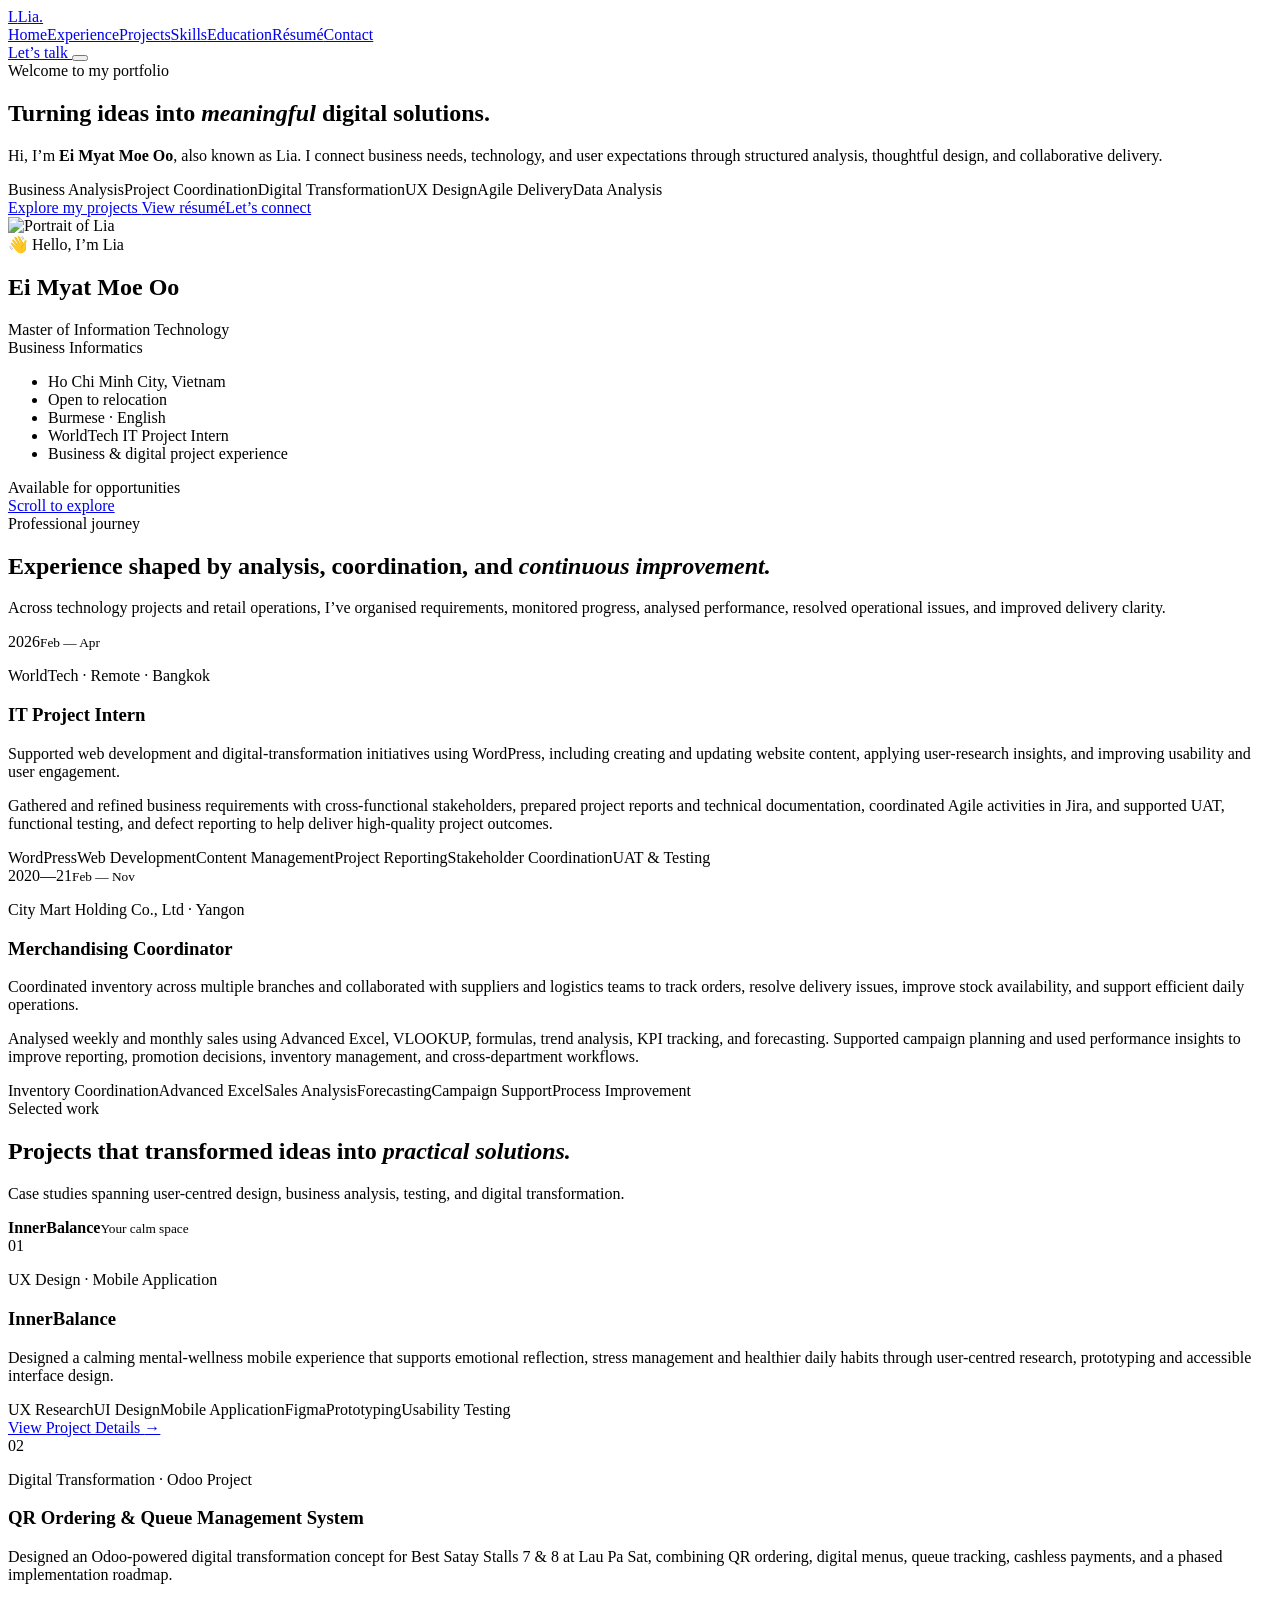
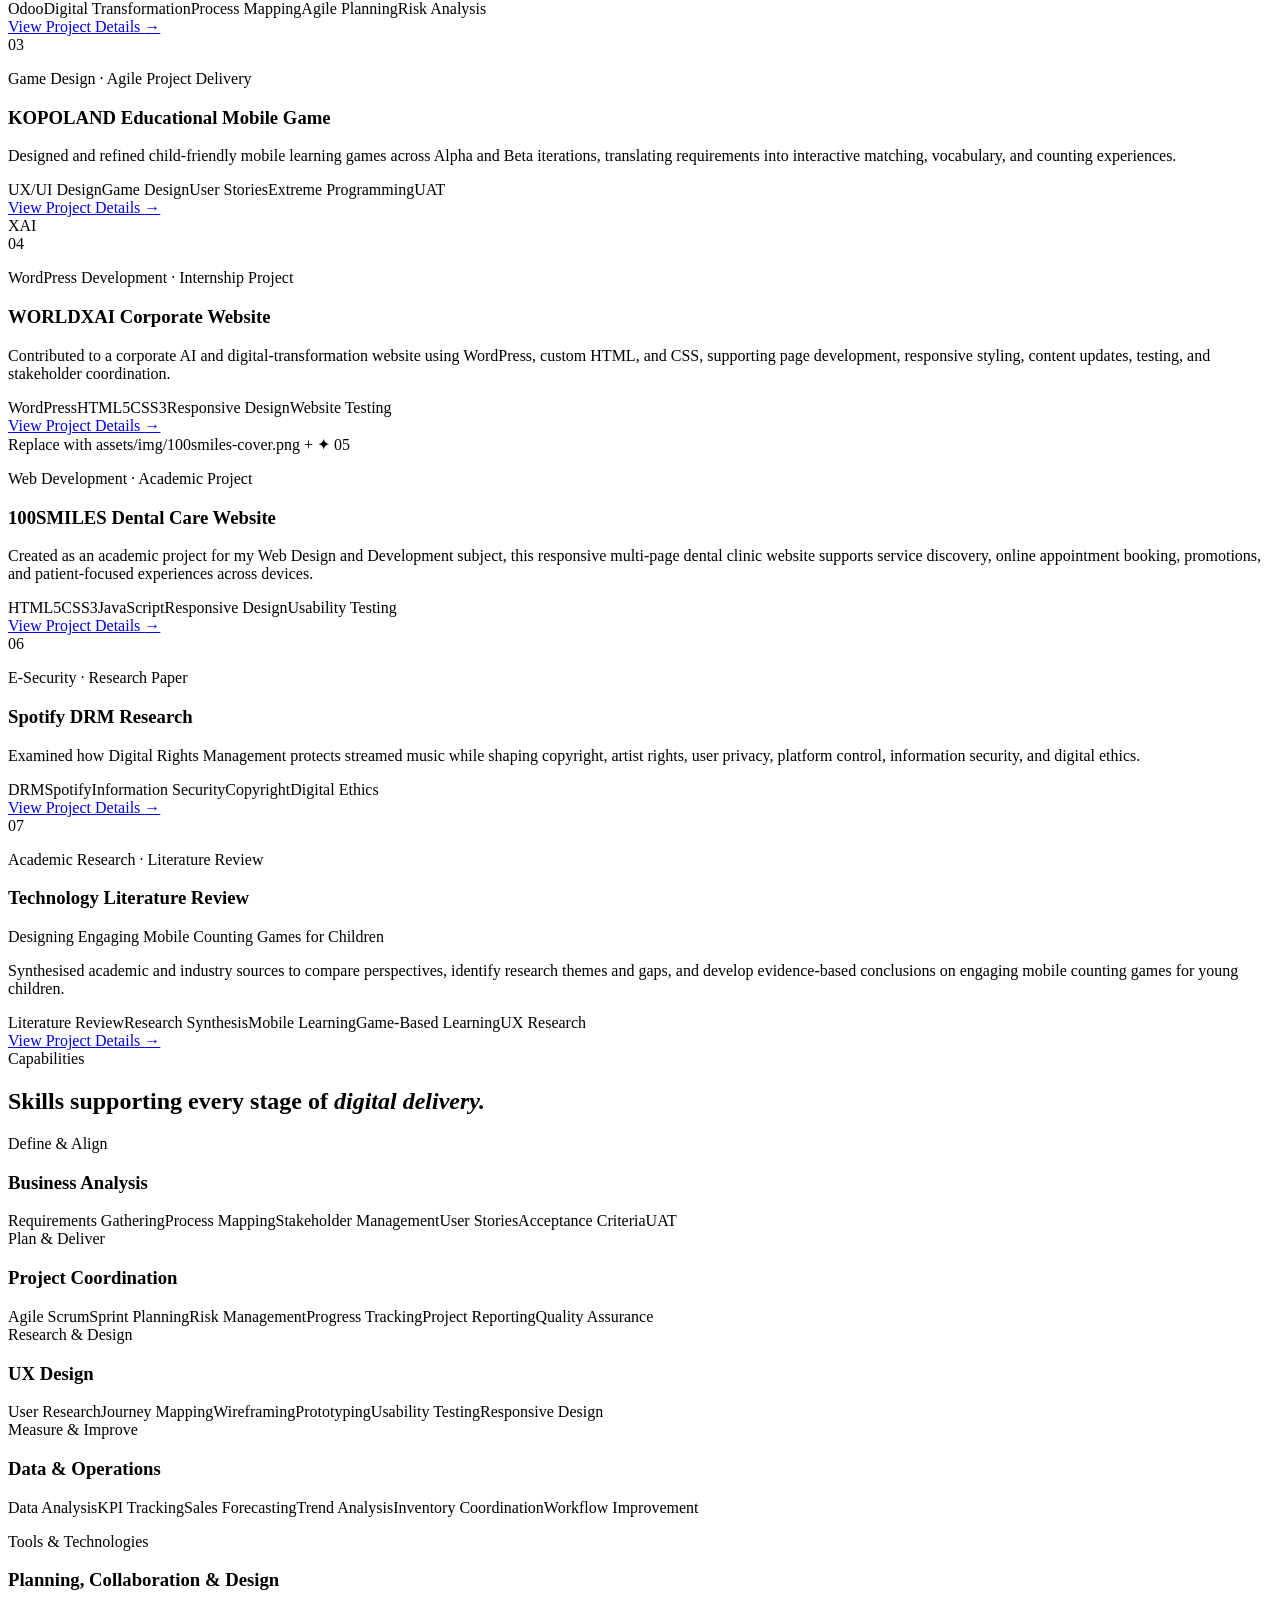
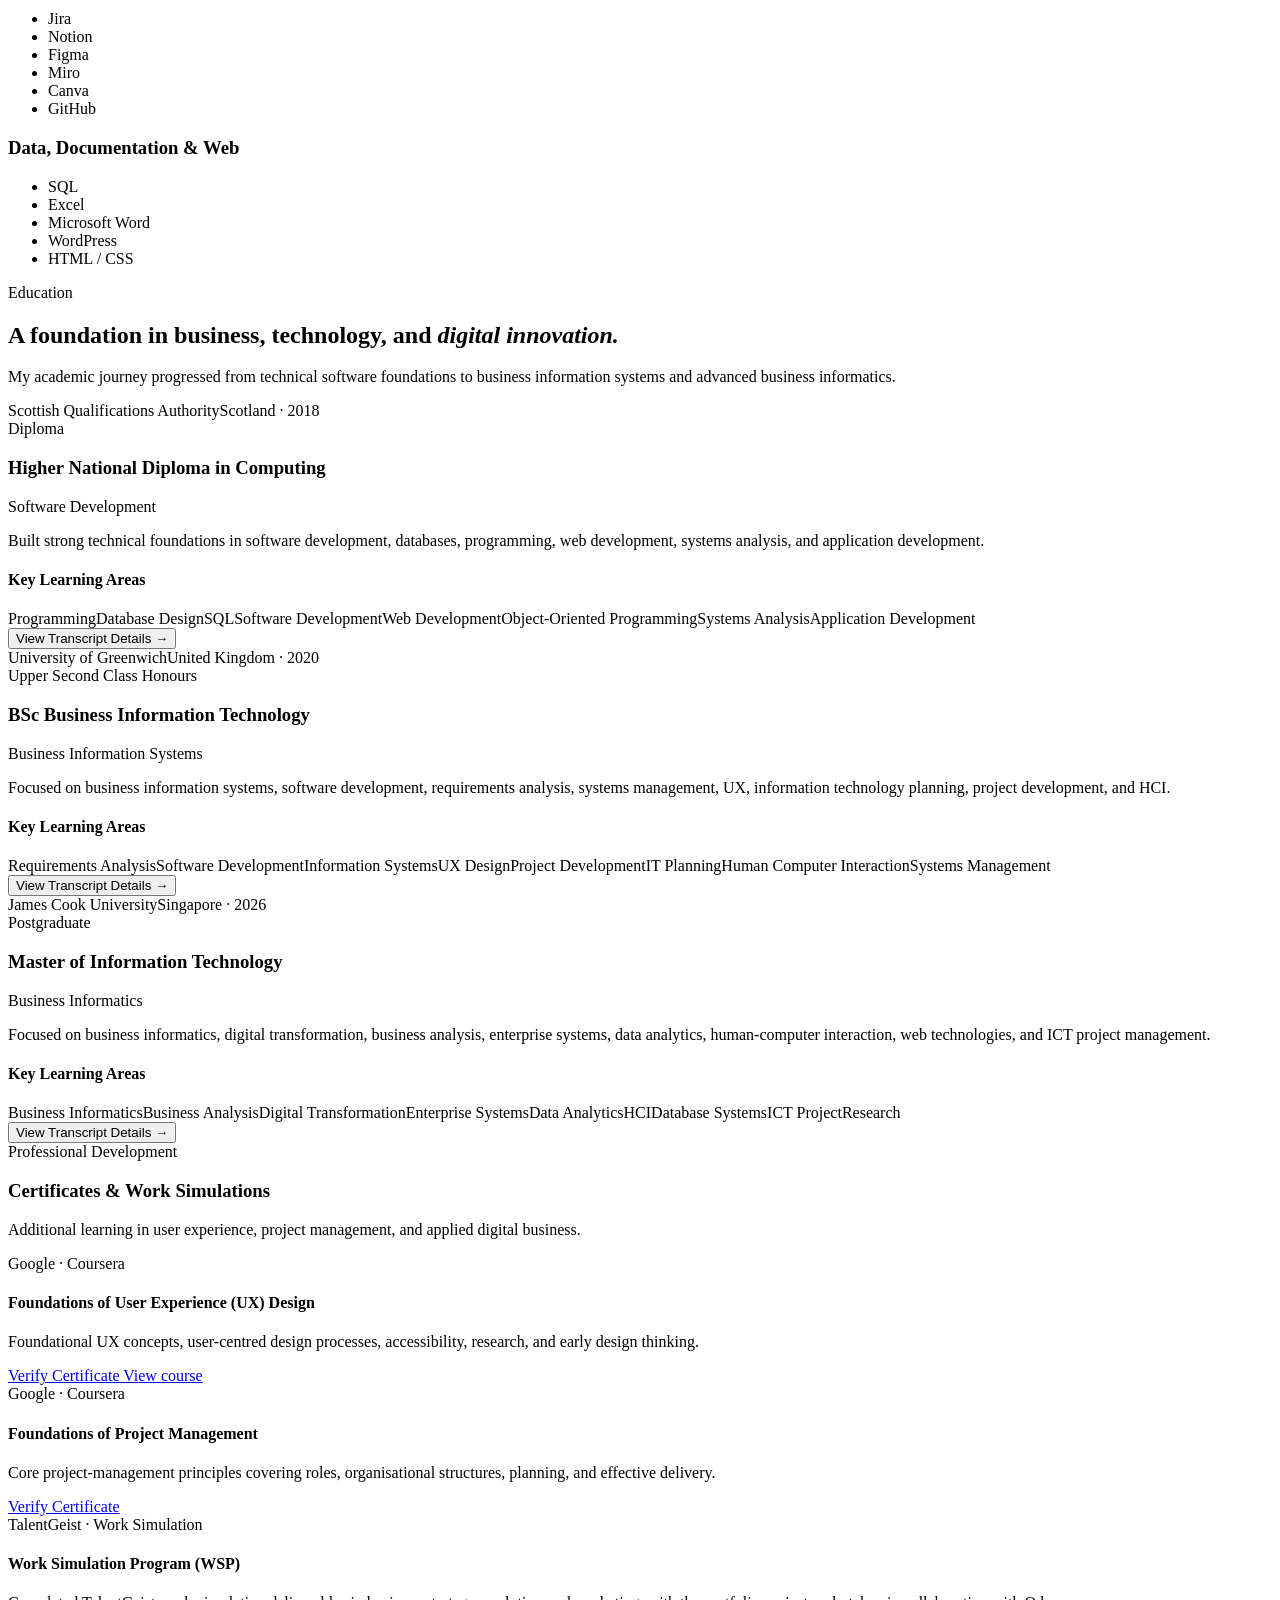
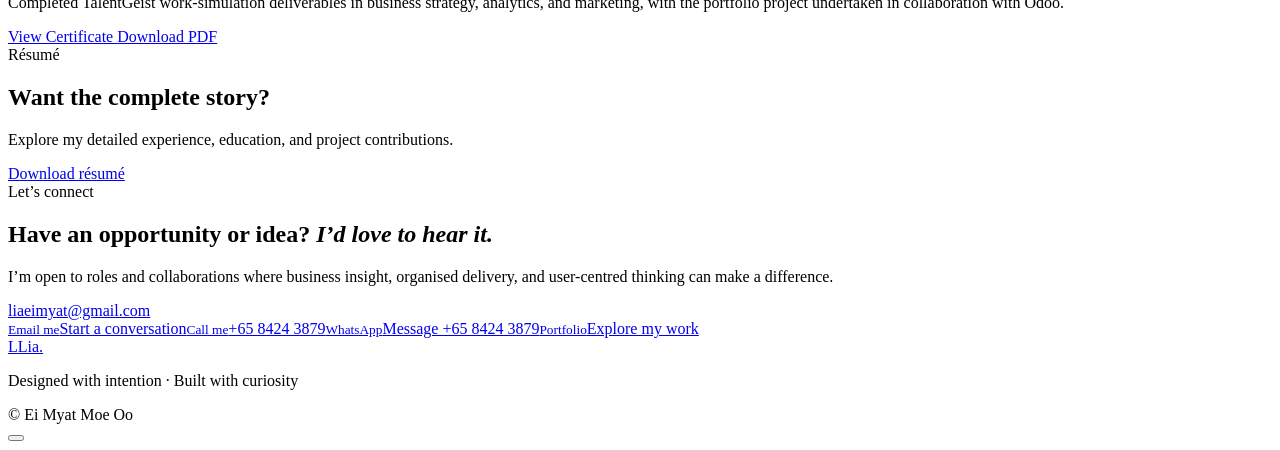
==== index.html @ fba10d96 "Add files via upload" ====
<!doctype html>
<html lang="en">

<head>
  <meta charset="utf-8">
  <meta name="viewport" content="width=device-width,initial-scale=1">
  <title>Lia — Business, Digital & UX Portfolio</title>
  <meta name="description"
    content="Ei Myat Moe Oo's portfolio: business analysis, project coordination, digital transformation and user-centred design.">
  <link href="assets/img/favicon.png" rel="icon">
  <link rel="preconnect" href="https://fonts.googleapis.com">
  <link rel="preconnect" href="https://fonts.gstatic.com" crossorigin>
  <link
    href="https://fonts.googleapis.com/css2?family=Inter:wght@400;500;600&family=Poppins:wght@600;700;800&display=swap"
    rel="stylesheet">
  <link href="assets/vendor/bootstrap-icons/bootstrap-icons.css" rel="stylesheet">
  <link href="assets/css/main.css" rel="stylesheet">
</head>

<body>
  <header class="site-header" id="header">
    <a class="brand" href="#home" aria-label="Lia home"><span class="brand-mark">L</span><span>Lia.</span></a>
    <nav id="nav" aria-label="Primary navigation">
      <a class="active" href="#home">Home</a><a href="#experience">Experience</a><a href="#projects">Projects</a><a
        href="#skills">Skills</a><a href="#education">Education</a><a href="#resume">Résumé</a><a
        href="#contact">Contact</a>
    </nav>
    <a class="header-cta" href="#contact">Let’s talk <i class="bi bi-arrow-up-right"></i></a>
    <button class="menu-toggle" aria-label="Open menu" aria-expanded="false"><i class="bi bi-list"></i></button>
  </header>

  <main>
    <section id="home" class="hero section-shell">
      <div class="orb orb-one"></div>
      <div class="orb orb-two"></div>
      <div class="dot-field"></div>
      <div class="hero-copy reveal">
        <div class="eyebrow"><span></span> Welcome to my portfolio</div>
        <h1>Turning ideas into <em>meaningful</em> digital solutions.</h1>
        <p class="hero-intro">Hi, I’m <strong>Ei Myat Moe Oo</strong>, also known as Lia. I connect business needs,
          technology, and user expectations through structured analysis, thoughtful design, and collaborative delivery.
        </p>
        <div class="capability-pills"><span>Business Analysis</span><span>Project Coordination</span><span>Digital
            Transformation</span><span>UX Design</span><span>Agile Delivery</span><span>Data Analysis</span></div>
        <div class="hero-actions"><a class="btn primary" href="#projects">Explore my projects <i
              class="bi bi-arrow-down-right"></i></a><a class="btn secondary" href="#resume">View résumé</a><a
            class="text-link" href="#contact">Let’s connect <i class="bi bi-arrow-right"></i></a></div>
      </div>
      <aside class="profile-card reveal delay-1">
        <div class="profile-identity">
          <div class="avatar-wrap"><img src="assets/img/profile/Ei Myat Moe Oo.jpg" alt="Portrait of Lia"><span
              class="status-dot"></span></div>
          <div class="profile-intro">
            <span class="hello">👋 Hello, I’m Lia</span>
            <h2>Ei Myat Moe Oo</h2>
            <p class="degree">Master of Information Technology<br><span>Business Informatics</span></p>
          </div>
        </div>
        <div class="profile-rule"></div>
        <ul class="profile-facts">
          <li><i class="bi bi-geo-alt"></i><span>Ho Chi Minh City, Vietnam</span></li>
          <li><i class="bi bi-globe2"></i><span>Open to relocation</span></li>
          <li><i class="bi bi-chat-dots"></i><span>Burmese · English</span></li>
          <li><i class="bi bi-briefcase"></i><span>WorldTech IT Project Intern</span></li>
          <li><i class="bi bi-bar-chart"></i><span>Business & digital project experience</span></li>
        </ul>
        <div class="profile-footer">
          <div class="availability"><span></span>Available for opportunities</div>
          <div class="profile-socials"><a href="#contact" aria-label="LinkedIn details"><i
                class="bi bi-linkedin"></i></a><a href="#projects" aria-label="View projects"><i
                class="bi bi-github"></i></a><a href="mailto:liaeimyat@gmail.com" aria-label="Email Lia"><i
                class="bi bi-envelope"></i></a><a href="https://wa.me/6584243879" target="_blank"
              rel="noopener noreferrer" aria-label="Chat with Lia on WhatsApp"><i class="bi bi-whatsapp"></i></a></div>
        </div>
      </aside>
      <a class="scroll-cue" href="#experience"><span>Scroll to explore</span><i class="bi bi-arrow-down"></i></a>
    </section>

    <section id="experience" class="section-shell content-section">
      <div class="section-heading reveal">
        <div class="eyebrow"><span></span> Professional journey</div>
        <h2>Experience shaped by analysis, coordination, and <em>continuous improvement.</em></h2>
        <p>Across technology projects and retail operations, I’ve organised requirements, monitored progress, analysed
          performance, resolved operational issues, and improved delivery clarity.</p>
      </div>
      <div class="timeline">
        <article class="timeline-card reveal">
          <div class="timeline-dot"></div>
          <div class="timeline-meta"><span>2026</span><small>Feb — Apr</small></div>
          <div class="timeline-content">
            <div class="role-head">
              <div>
                <p>WorldTech · Remote · Bangkok</p>
                <h3>IT Project Intern</h3>
              </div><i class="bi bi-laptop"></i>
            </div>
            <p>Supported web development and digital-transformation initiatives using WordPress, including creating and
              updating website content, applying user-research insights, and improving usability and user engagement.
            </p>
            <p>Gathered and refined business requirements with cross-functional stakeholders, prepared project reports
              and technical documentation, coordinated Agile activities in Jira, and supported UAT, functional testing,
              and defect reporting to help deliver high-quality project outcomes.</p>
            <div class="tags"><span>WordPress</span><span>Web Development</span><span>Content
                Management</span><span>Project
                Reporting</span><span>Stakeholder Coordination</span><span>UAT & Testing</span></div>
          </div>
        </article>
        <article class="timeline-card reveal">
          <div class="timeline-dot"></div>
          <div class="timeline-meta"><span>2020—21</span><small>Feb — Nov</small></div>
          <div class="timeline-content">
            <div class="role-head">
              <div>
                <p>City Mart Holding Co., Ltd · Yangon</p>
                <h3>Merchandising Coordinator</h3>
              </div><i class="bi bi-graph-up-arrow"></i>
            </div>
            <p>Coordinated inventory across multiple branches and collaborated with suppliers and logistics teams to
              track orders, resolve delivery issues, improve stock availability, and support efficient daily
              operations.</p>
            <p>Analysed weekly and monthly sales using Advanced Excel, VLOOKUP, formulas, trend analysis, KPI tracking,
              and forecasting. Supported campaign planning and used performance insights to improve reporting,
              promotion decisions, inventory management, and cross-department workflows.</p>
            <div class="tags"><span>Inventory Coordination</span><span>Advanced Excel</span><span>Sales
                Analysis</span><span>Forecasting</span><span>Campaign Support</span><span>Process Improvement</span>
            </div>
          </div>
        </article>
      </div>
    </section>

    <section id="projects" class="section-shell content-section alt-section">
      <div class="section-heading reveal">
        <div class="eyebrow"><span></span> Selected work</div>
        <h2>Projects that transformed ideas into <em>practical solutions.</em></h2>
        <p>Case studies spanning user-centred design, business analysis, testing, and digital transformation.</p>
      </div>
      <div class="project-grid">
        <article class="project-card featured reveal">
          <div class="project-visual visual-one">
            <div class="phone">
              <div class="phone-screen"><i class="bi bi-flower1"></i><strong>InnerBalance</strong><small>Your calm
                  space</small></div>
            </div><span class="project-number">01</span>
          </div>
          <div class="project-body">
            <p class="project-type">UX Design · Mobile Application</p>
            <h3>InnerBalance</h3>
            <p>Designed a calming mental-wellness mobile experience that supports emotional reflection, stress management and healthier daily habits through user-centred research, prototyping and accessible interface design.</p>
            <div class="tags"><span>UX Research</span><span>UI Design</span><span>Mobile Application</span><span>Figma</span><span>Prototyping</span><span>Usability Testing</span></div><a href="innerbalance.html" class="project-link">View Project Details
              <span>→</span></a>
          </div>
        </article>
        <article class="project-card reveal">
          <div class="project-visual visual-two"><i class="bi bi-qr-code"></i>
            <div class="queue-bars"><span></span><span></span><span></span></div><span class="project-number">02</span>
          </div>
          <div class="project-body">
            <p class="project-type">Digital Transformation · Odoo Project</p>
            <h3>QR Ordering &amp; Queue Management System</h3>
            <p>Designed an Odoo-powered digital transformation concept for Best Satay Stalls 7 &amp; 8 at Lau Pa Sat,
              combining QR ordering, digital menus, queue tracking, cashless payments, and a phased implementation roadmap.</p>
            <div class="tags"><span>Odoo</span><span>Digital Transformation</span><span>Process Mapping</span><span>Agile Planning</span><span>Risk Analysis</span></div><a href="sme-digital-transformation.html" class="project-link">View Project Details
              <span>→</span></a>
          </div>
        </article>
        <article class="project-card reveal">
          <div class="project-visual visual-three"><i class="bi bi-controller"></i><span
              class="project-number">03</span></div>
          <div class="project-body">
            <p class="project-type">Game Design · Agile Project Delivery</p>
            <h3>KOPOLAND Educational Mobile Game</h3>
            <p>Designed and refined child-friendly mobile learning games across Alpha and Beta iterations, translating
              requirements into interactive matching, vocabulary, and counting experiences.</p>
            <div class="tags"><span>UX/UI Design</span><span>Game Design</span><span>User Stories</span><span>Extreme Programming</span><span>UAT</span></div>
            <a href="ict-mobile-game.html" class="project-link">View Project Details <span>→</span></a>
          </div>
        </article>
        <article class="project-card reveal">
          <div class="project-visual visual-four">
            <div class="ai-mark">X<span>AI</span></div><span class="project-number">04</span>
          </div>
          <div class="project-body">
            <p class="project-type">WordPress Development · Internship Project</p>
            <h3>WORLDXAI Corporate Website</h3>
            <p>Contributed to a corporate AI and digital-transformation website using WordPress, custom HTML, and CSS,
              supporting page development, responsive styling, content updates, testing, and stakeholder coordination.</p>
            <div class="tags"><span>WordPress</span><span>HTML5</span><span>CSS3</span><span>Responsive Design</span><span>Website Testing</span></div><a href="xai-project.html" class="project-link">View Project Details
              <span>→</span></a>
          </div>
        </article>
        <article class="project-card project-card--100smiles reveal">
          <div class="project-cover-wrap">
            <img src="assets/img/Dentalhero.png" alt="100SMILES Dental Care Website Preview" class="project-cover-image"
              loading="lazy" onerror="this.hidden=true">
            <span class="project-cover-fallback">Replace with assets/img/100smiles-cover.png</span>
            <span class="project-cover-decor decor-plus" aria-hidden="true">+</span>
            <span class="project-cover-decor decor-sparkle" aria-hidden="true">✦</span>
            <span class="project-cover-decor decor-dots" aria-hidden="true"></span>
            <span class="project-number">05</span>
          </div>
          <div class="project-body">
            <p class="project-type">Web Development · Academic Project</p>
            <h3>100SMILES Dental Care Website</h3>
            <p>Created as an academic project for my Web Design and Development subject, this responsive multi-page
              dental clinic website supports service discovery, online appointment booking, promotions, and
              patient-focused experiences across devices.</p>
            <div class="tags"><span>HTML5</span><span>CSS3</span><span>JavaScript</span><span>Responsive
                Design</span><span>Usability Testing</span></div>
            <a href="web-development.html" class="project-link">View Project Details <span>→</span></a>
          </div>
        </article>
        <article class="project-card reveal">
          <div class="project-visual visual-seven"><i class="bi bi-shield-lock project-glyph"></i><span
              class="project-number">06</span></div>
          <div class="project-body">
            <p class="project-type">E-Security · Research Paper</p>
            <h3>Spotify DRM Research</h3>
            <p>Examined how Digital Rights Management protects streamed music while shaping copyright, artist rights,
              user privacy, platform control, information security, and digital ethics.</p>
            <div class="tags"><span>DRM</span><span>Spotify</span><span>Information Security</span><span>Copyright</span><span>Digital Ethics</span></div>
            <a href="e-security-research.html" class="project-link">View Project Details <span>→</span></a>
          </div>
        </article>
        <article class="project-card reveal" aria-describedby="literature-card-subtitle">
          <div class="project-visual visual-eight"><i class="bi bi-journal-text project-glyph"></i><span
              class="project-number">07</span></div>
          <div class="project-body">
            <p class="project-type">Academic Research · Literature Review</p>
            <h3>Technology Literature Review</h3>
            <span id="literature-card-subtitle" class="visually-hidden">Designing Engaging Mobile Counting Games for Children</span>
            <p>Synthesised academic and industry sources to compare perspectives, identify research themes and gaps,
              and develop evidence-based conclusions on engaging mobile counting games for young children.</p>
            <div class="tags"><span>Literature Review</span><span>Research Synthesis</span><span>Mobile Learning</span><span>Game-Based Learning</span><span>UX Research</span></div>
            <a href="technology-literature-review.html" class="project-link">View Project Details <span>→</span></a>
          </div>
        </article>
      </div>
    </section>

    <section id="skills" class="section-shell content-section">
      <div class="section-heading reveal">
        <div class="eyebrow"><span></span> Capabilities</div>
        <h2>Skills supporting every stage of <em>digital delivery.</em></h2>
      </div>
      <div class="skills-grid">
        <article class="skill-card skill-reveal"><i class="bi bi-diagram-3"></i>
          <span class="skill-kicker">Define & Align</span>
          <h3>Business Analysis</h3>
          <div class="skill-list"><span>Requirements Gathering</span><span>Process Mapping</span><span>Stakeholder
              Management</span><span>User Stories</span><span>Acceptance Criteria</span><span>UAT</span></div>
        </article>
        <article class="skill-card skill-reveal"><i class="bi bi-kanban"></i>
          <span class="skill-kicker">Plan & Deliver</span>
          <h3>Project Coordination</h3>
          <div class="skill-list"><span>Agile Scrum</span><span>Sprint Planning</span><span>Risk
              Management</span><span>Progress Tracking</span><span>Project Reporting</span><span>Quality
              Assurance</span></div>
        </article>
        <article class="skill-card skill-reveal"><i class="bi bi-vector-pen"></i>
          <span class="skill-kicker">Research & Design</span>
          <h3>UX Design</h3>
          <div class="skill-list"><span>User Research</span><span>Journey
              Mapping</span><span>Wireframing</span><span>Prototyping</span><span>Usability
              Testing</span><span>Responsive Design</span></div>
        </article>
        <article class="skill-card skill-reveal"><i class="bi bi-bar-chart-line"></i>
          <span class="skill-kicker">Measure & Improve</span>
          <h3>Data & Operations</h3>
          <div class="skill-list"><span>Data Analysis</span><span>KPI Tracking</span><span>Sales
              Forecasting</span><span>Trend Analysis</span><span>Inventory Coordination</span><span>Workflow
              Improvement</span></div>
        </article>
      </div>
      <div class="tools skill-reveal">
        <div class="tools-heading"><span class="tools-heading-dot"></span>
          <p>Tools & Technologies</p>
        </div>
        <div class="tool-group">
          <h3>Planning, Collaboration & Design</h3>
          <ul class="tool-row tool-row-six" role="list">
            <li class="tool-item skill-reveal" tabindex="0" aria-label="Jira"><i
                class="bi bi-check2-square"></i><span>Jira</span></li>
            <li class="tool-item skill-reveal" tabindex="0" aria-label="Notion"><i
                class="bi bi-journal-bookmark"></i><span>Notion</span></li>
            <li class="tool-item skill-reveal" tabindex="0" aria-label="Figma"><i
                class="bi bi-bezier2"></i><span>Figma</span></li>
            <li class="tool-item skill-reveal" tabindex="0" aria-label="Miro"><i
                class="bi bi-grid-3x3-gap"></i><span>Miro</span></li>
            <li class="tool-item skill-reveal" tabindex="0" aria-label="Canva"><i
                class="bi bi-palette"></i><span>Canva</span></li>
            <li class="tool-item skill-reveal" tabindex="0" aria-label="GitHub"><i
                class="bi bi-github"></i><span>GitHub</span></li>
          </ul>
        </div>
        <div class="tool-group">
          <h3>Data, Documentation & Web</h3>
          <ul class="tool-row tool-row-five" role="list">
            <li class="tool-item skill-reveal" tabindex="0" aria-label="SQL"><i
                class="bi bi-database"></i><span>SQL</span></li>
            <li class="tool-item skill-reveal" tabindex="0" aria-label="Microsoft Excel"><i
                class="bi bi-file-earmark-spreadsheet"></i><span>Excel</span></li>
            <li class="tool-item skill-reveal" tabindex="0" aria-label="Microsoft Word"><i
                class="bi bi-file-earmark-word"></i><span>Microsoft Word</span></li>
            <li class="tool-item skill-reveal" tabindex="0" aria-label="WordPress"><i
                class="bi bi-wordpress"></i><span>WordPress</span></li>
            <li class="tool-item skill-reveal" tabindex="0" aria-label="HTML and CSS"><i
                class="bi bi-code-slash"></i><span>HTML / CSS</span></li>
          </ul>
        </div>
      </div>
    </section>

    <section id="education" class="section-shell content-section alt-section education-section">
      <div class="education-copy reveal">
        <div class="eyebrow"><span></span> Education</div>
        <h2>A foundation in business, technology, and <em>digital innovation.</em></h2>
        <p class="education-intro">My academic journey progressed from technical software foundations to business
          information systems and advanced business informatics.</p>
      </div>
      <div class="education-content">
      <div class="education-list" aria-label="Academic timeline">
        <article class="education-card education-reveal">
          <div class="edu-card-top">
            <div class="edu-icon"><i class="bi bi-code-square"></i></div>
            <div class="edu-meta"><span class="edu-institution">Scottish Qualifications Authority</span><span
                class="edu-place">Scotland · 2018</span></div>
            <div class="edu-badge">Diploma</div>
          </div>
          <div class="edu-card-content">
            <h3>Higher National Diploma in Computing</h3>
            <p class="edu-specialization">Software Development</p>
            <p class="edu-summary">Built strong technical foundations in software development, databases,
              programming, web development, systems analysis, and application development.</p>
            <div class="edu-learning">
              <h4>Key Learning Areas</h4>
              <div class="edu-pills"><span>Programming</span><span>Database Design</span><span>SQL</span><span>Software
                  Development</span><span>Web Development</span><span>Object-Oriented Programming</span><span>Systems
                  Analysis</span><span>Application Development</span></div>
            </div>
            <button class="edu-transcript-button" type="button" data-education="hnd" aria-haspopup="dialog">View
              Transcript Details <span>→</span></button>
          </div>
        </article>
        <article class="education-card education-reveal">
          <div class="edu-card-top">
            <div class="edu-icon"><i class="bi bi-building"></i></div>
            <div class="edu-meta"><span class="edu-institution">University of Greenwich</span><span
                class="edu-place">United Kingdom · 2020</span></div>
            <div class="edu-badge honours">Upper Second Class Honours</div>
          </div>
          <div class="edu-card-content">
            <h3>BSc Business Information Technology</h3>
            <p class="edu-specialization">Business Information Systems</p>
            <p class="edu-summary">Focused on business information systems, software development, requirements
              analysis, systems management, UX, information technology planning, project development, and HCI.</p>
            <div class="edu-learning">
              <h4>Key Learning Areas</h4>
              <div class="edu-pills"><span>Requirements Analysis</span><span>Software
                  Development</span><span>Information Systems</span><span>UX Design</span><span>Project
                  Development</span><span>IT Planning</span><span>Human Computer Interaction</span><span>Systems
                  Management</span></div>
            </div>
            <button class="edu-transcript-button" type="button" data-education="bachelor" aria-haspopup="dialog">View
              Transcript Details <span>→</span></button>
          </div>
        </article>
        <article class="education-card education-reveal">
          <div class="edu-card-top">
            <div class="edu-icon"><i class="bi bi-mortarboard"></i></div>
            <div class="edu-meta"><span class="edu-institution">James Cook University</span><span
                class="edu-place">Singapore · 2026</span></div>
            <div class="edu-badge">Postgraduate</div>
          </div>
          <div class="edu-card-content">
            <h3>Master of Information Technology</h3>
            <p class="edu-specialization">Business Informatics</p>
            <p class="edu-summary">Focused on business informatics, digital transformation, business analysis,
              enterprise systems, data analytics, human-computer interaction, web technologies, and ICT project
              management.</p>
            <div class="edu-learning">
              <h4>Key Learning Areas</h4>
              <div class="edu-pills"><span>Business Informatics</span><span>Business Analysis</span><span>Digital
                  Transformation</span><span>Enterprise Systems</span><span>Data
                  Analytics</span><span>HCI</span><span>Database Systems</span><span>ICT
                  Project</span><span>Research</span></div>
            </div>
            <button class="edu-transcript-button" type="button" data-education="master" aria-haspopup="dialog">View
              Transcript Details <span>→</span></button>
          </div>
        </article>
      </div>
      <section class="certificate-section" aria-labelledby="certificate-heading">
        <header class="certificate-heading education-reveal">
          <div><span>Professional Development</span><h3 id="certificate-heading">Certificates &amp; Work Simulations</h3></div>
          <p>Additional learning in user experience, project management, and applied digital business.</p>
        </header>
        <div class="certificate-grid">
          <article class="certificate-card education-reveal">
            <div class="certificate-card-top"><span class="certificate-icon"><i class="bi bi-bezier2"></i></span><span class="certificate-issuer">Google · Coursera</span></div>
            <h4>Foundations of User Experience (UX) Design</h4>
            <p>Foundational UX concepts, user-centred design processes, accessibility, research, and early design thinking.</p>
            <div class="certificate-actions"><a href="https://www.coursera.org/account/accomplishments/verify/9T2QA1F5344F" target="_blank" rel="noopener noreferrer">Verify Certificate <i class="bi bi-box-arrow-up-right"></i></a><a class="certificate-course-link" href="https://www.coursera.org/learn/foundations-user-experience-design" target="_blank" rel="noopener noreferrer">View course</a></div>
          </article>
          <article class="certificate-card education-reveal">
            <div class="certificate-card-top"><span class="certificate-icon"><i class="bi bi-kanban"></i></span><span class="certificate-issuer">Google · Coursera</span></div>
            <h4>Foundations of Project Management</h4>
            <p>Core project-management principles covering roles, organisational structures, planning, and effective delivery.</p>
            <div class="certificate-actions"><a href="https://www.coursera.org/account/accomplishments/verify/O55NB8Y8FCYM" target="_blank" rel="noopener noreferrer">Verify Certificate <i class="bi bi-box-arrow-up-right"></i></a></div>
          </article>
          <article class="certificate-card education-reveal">
            <div class="certificate-card-top"><span class="certificate-icon"><i class="bi bi-briefcase"></i></span><span class="certificate-issuer">TalentGeist · Work Simulation</span></div>
            <h4>Work Simulation Program (WSP)</h4>
            <p>Completed TalentGeist work-simulation deliverables in business strategy, analytics, and marketing, with the portfolio project undertaken in collaboration with Odoo.</p>
            <div class="certificate-actions"><a href="assets/docs/EI%20MYAT%20MOE%20OO%20(2).pdf" target="_blank" rel="noopener noreferrer">View Certificate <i class="bi bi-file-earmark-pdf"></i></a><a class="certificate-course-link" href="assets/docs/EI%20MYAT%20MOE%20OO%20(2).pdf" download>Download PDF</a></div>
          </article>
        </div>
      </section>
      </div>
    </section>

    <dialog id="education-modal" class="education-modal" aria-labelledby="education-modal-title">
      <div class="education-modal-shell">
        <header class="education-modal-header">
          <div><span class="modal-eyebrow">Academic Transcript</span>
            <h2 id="education-modal-title" data-modal-title></h2>
          </div>
          <button class="education-modal-close" type="button" data-modal-close aria-label="Close transcript details"><i
              class="bi bi-x-lg"></i></button>
        </header>
        <div class="education-modal-meta"><span data-modal-institution></span><span
            data-modal-qualification></span><span data-modal-year></span></div>
        <div class="education-modal-content">
          <section class="modal-section" aria-labelledby="modal-overview-heading">
            <h3 id="modal-overview-heading">1. Academic Overview</h3>
            <p data-modal-summary></p>
          </section>
          <section class="modal-section" aria-labelledby="modal-subjects-heading">
            <h3 id="modal-subjects-heading">2. Key Subjects</h3>
            <div class="modal-pills" data-modal-subjects></div>
          </section>
          <section class="modal-section" aria-labelledby="modal-skills-heading">
            <h3 id="modal-skills-heading">3. Skills Developed</h3>
            <div class="modal-pills" data-modal-skills></div>
          </section>
          <section class="modal-section" aria-labelledby="modal-qualification-heading">
            <h3 id="modal-qualification-heading">4. Qualification Information</h3>
            <dl class="qualification-details">
              <div>
                <dt>Academic Focus</dt>
                <dd data-modal-focus></dd>
              </div>
              <div>
                <dt>Achievement</dt>
                <dd data-modal-achievement></dd>
              </div>
              <div>
                <dt>Award Date</dt>
                <dd data-modal-award-date></dd>
              </div>
              <div>
                <dt>Credits / Level</dt>
                <dd data-modal-level></dd>
              </div>
            </dl>
          </section>
          <section class="modal-section" aria-labelledby="modal-preview-heading">
            <h3 id="modal-preview-heading">5. Transcript Preview</h3>
            <figure class="transcript-preview"><iframe data-modal-preview
                src="assets/Transcript/MASTER%20OF%20INFORMATION%20TECHNOLOGY.pdf"
                title="Master of Information Technology certificate preview" loading="lazy"></iframe>
              <figcaption>Official uploaded academic document.</figcaption>
            </figure>
          </section>
          <section class="modal-section modal-download-section" aria-labelledby="modal-download-heading">
            <div>
              <h3 id="modal-download-heading">6. Download Transcript</h3>
              <p>Open or download the uploaded academic document.</p>
            </div><a class="modal-download-button" data-modal-download
              href="assets/Transcript/MASTER%20OF%20INFORMATION%20TECHNOLOGY.pdf" download>Download Transcript <i
                class="bi bi-download"></i></a>
          </section>
        </div>
        <footer class="education-modal-footer"><button type="button" data-modal-close>Close</button></footer>
      </div>
    </dialog>

    <section id="resume" class="resume-banner section-shell reveal">
      <div>
        <div class="eyebrow light"><span></span> Résumé</div>
        <h2>Want the complete story?</h2>
        <p>Explore my detailed experience, education, and project contributions.</p>
      </div><a class="btn white" href="assets/docs/Lia_Ei_Myat_Moe_Oo_Resume.pdf" download
        aria-label="Download Lia's résumé as a PDF">Download résumé <i class="bi bi-download"></i></a>
    </section>

    <section id="contact" class="section-shell content-section contact-section">
      <div class="contact-copy reveal">
        <div class="eyebrow"><span></span> Let’s connect</div>
        <h2>Have an opportunity or idea? <em>I’d love to hear it.</em></h2>
        <p>I’m open to roles and collaborations where business insight, organised delivery, and user-centred thinking
          can make a difference.</p><a class="email-link" href="mailto:liaeimyat@gmail.com">liaeimyat@gmail.com <i
            class="bi bi-arrow-up-right"></i></a>
      </div>
      <div class="contact-cards reveal"><a href="mailto:liaeimyat@gmail.com"><i
            class="bi bi-envelope"></i><span><small>Email me</small>Start a conversation</span><i
            class="bi bi-arrow-right"></i></a><a href="tel:+6584243879"><i class="bi bi-telephone"></i><span><small>Call
              me</small>+65 8424 3879</span><i class="bi bi-arrow-right"></i></a><a href="https://wa.me/6584243879"
          target="_blank" rel="noopener noreferrer"><i class="bi bi-whatsapp"></i><span><small>WhatsApp</small>Message
            +65 8424 3879</span><i class="bi bi-arrow-up-right"></i></a><a href="#projects"><i
            class="bi bi-folder2-open"></i><span><small>Portfolio</small>Explore my work</span><i
            class="bi bi-arrow-right"></i></a></div>
    </section>
  </main>
  <footer><a class="brand" href="#home"><span class="brand-mark">L</span><span>Lia.</span></a>
    <p>Designed with intention · Built with curiosity</p><span>© <span id="year"></span> Ei Myat Moe Oo</span>
  </footer>
  <button class="to-top" aria-label="Back to top"><i class="bi bi-arrow-up"></i></button>
  <script src="assets/js/main.js"></script>
</body>

</html>
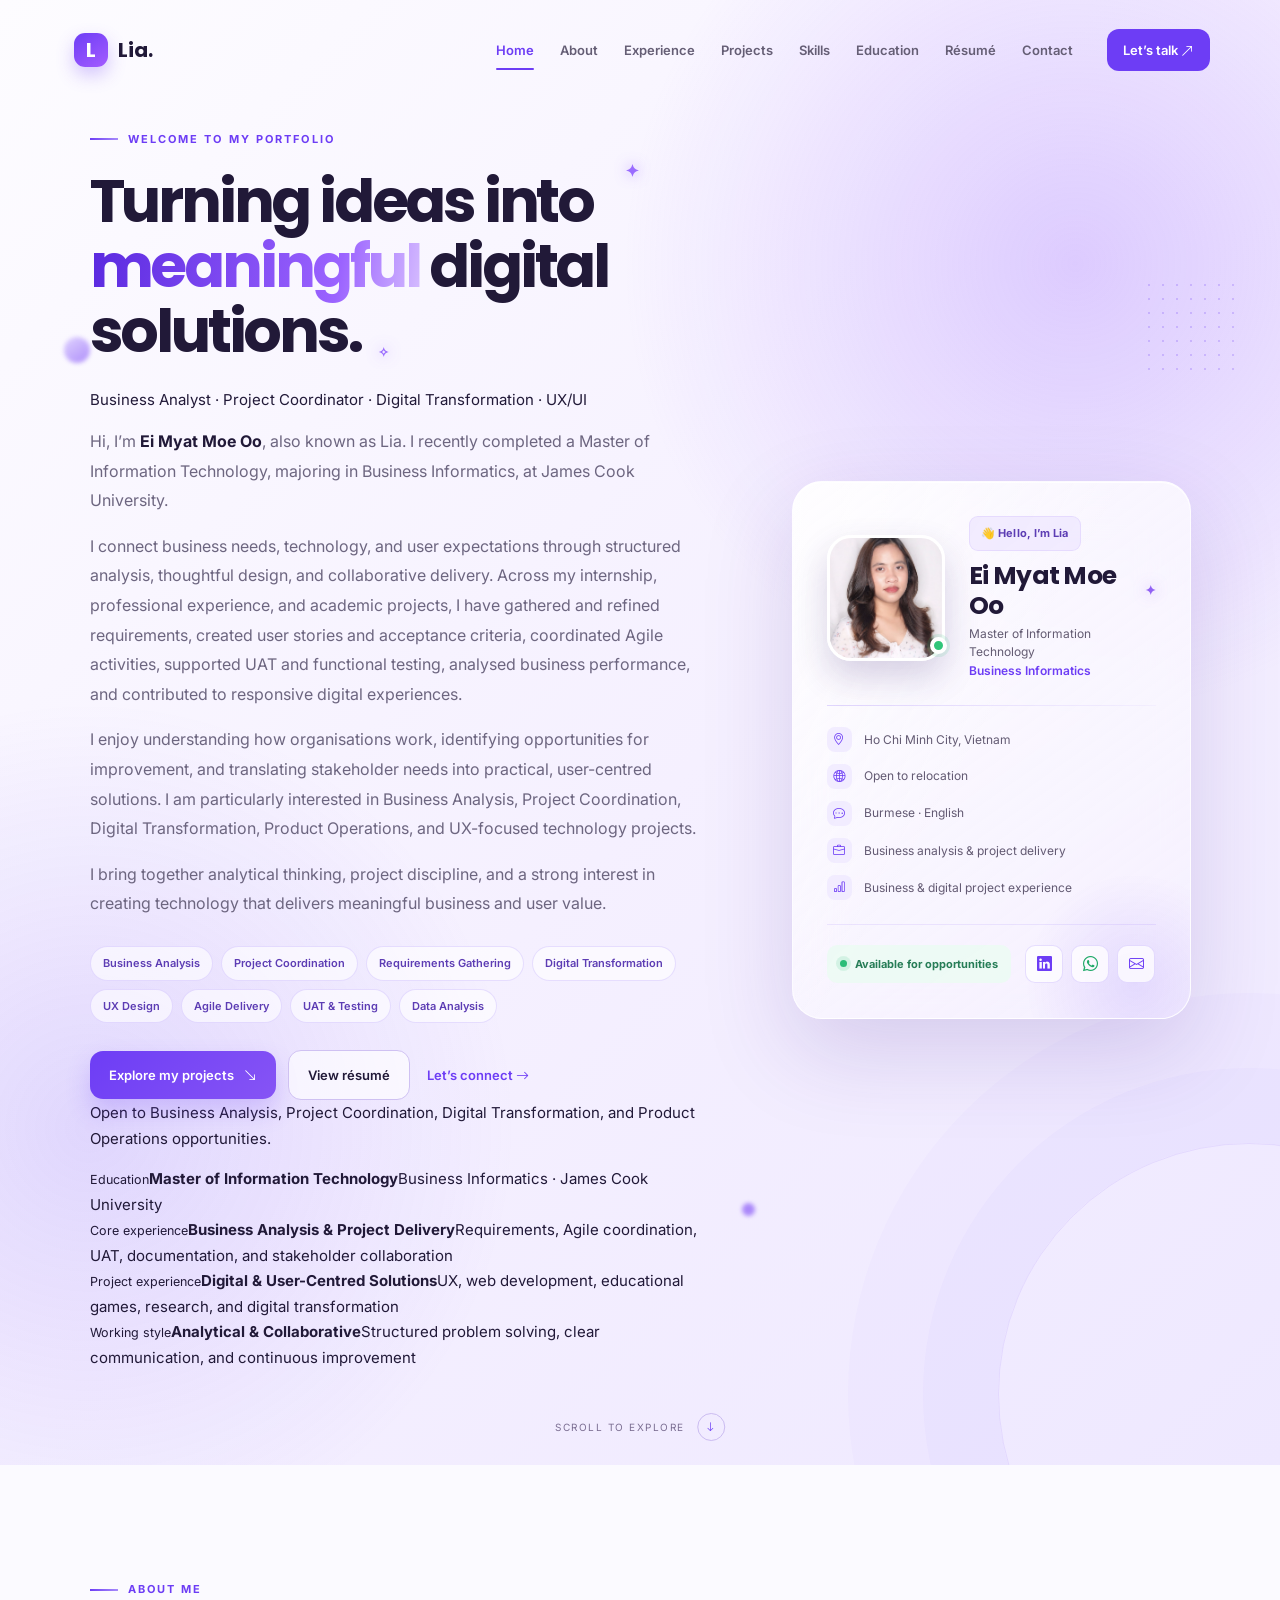
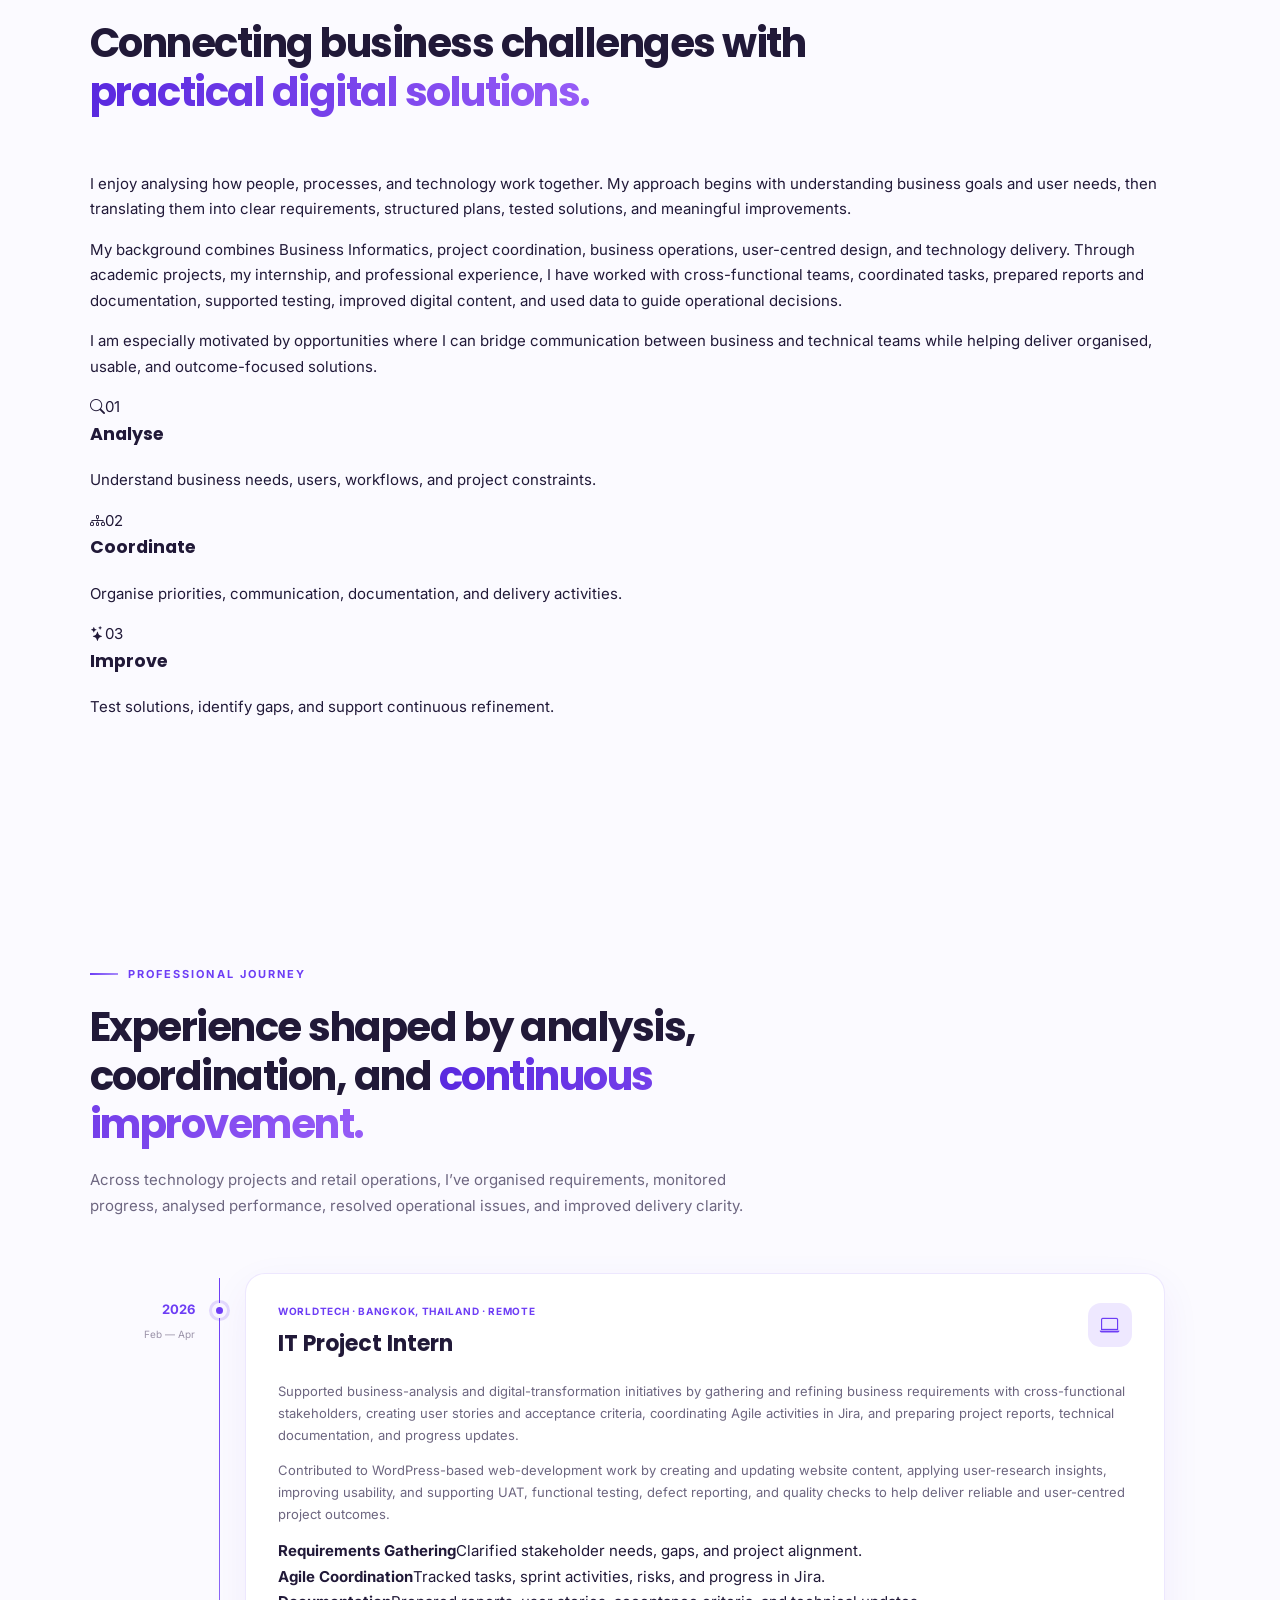
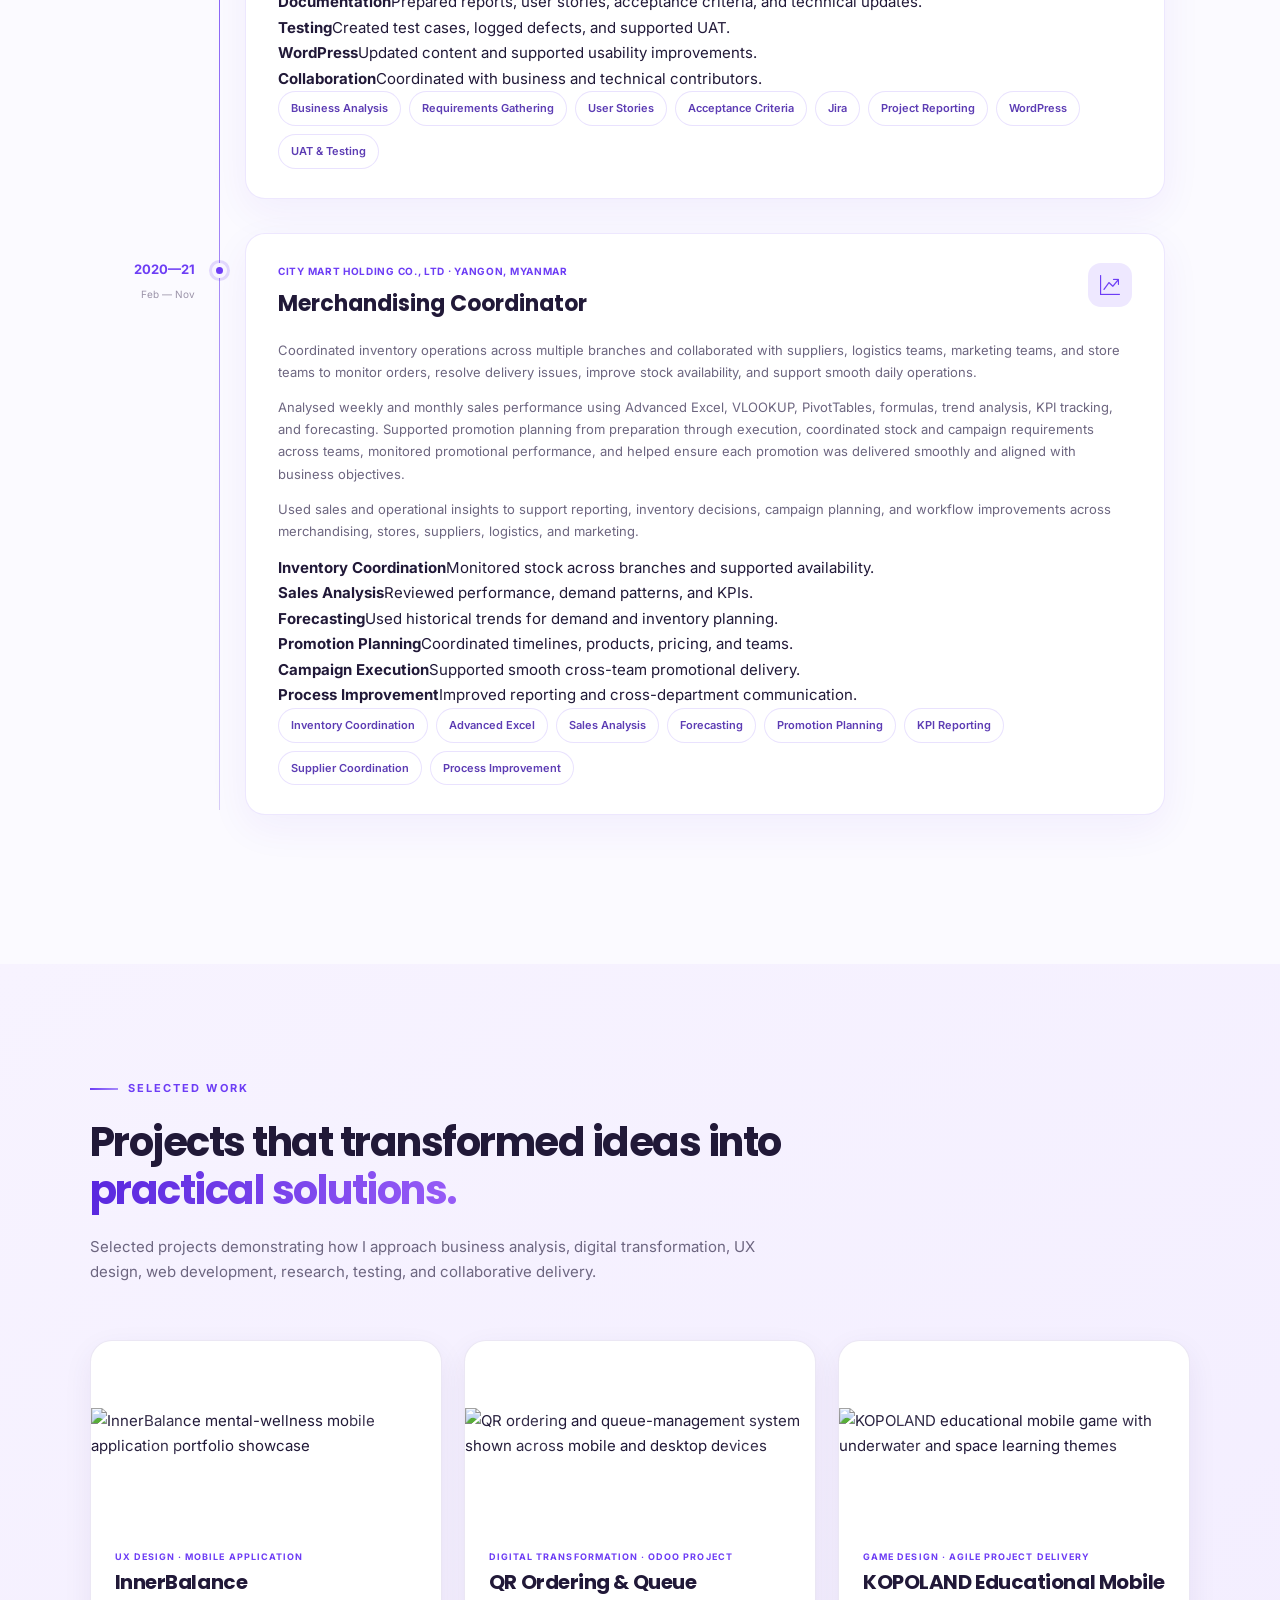
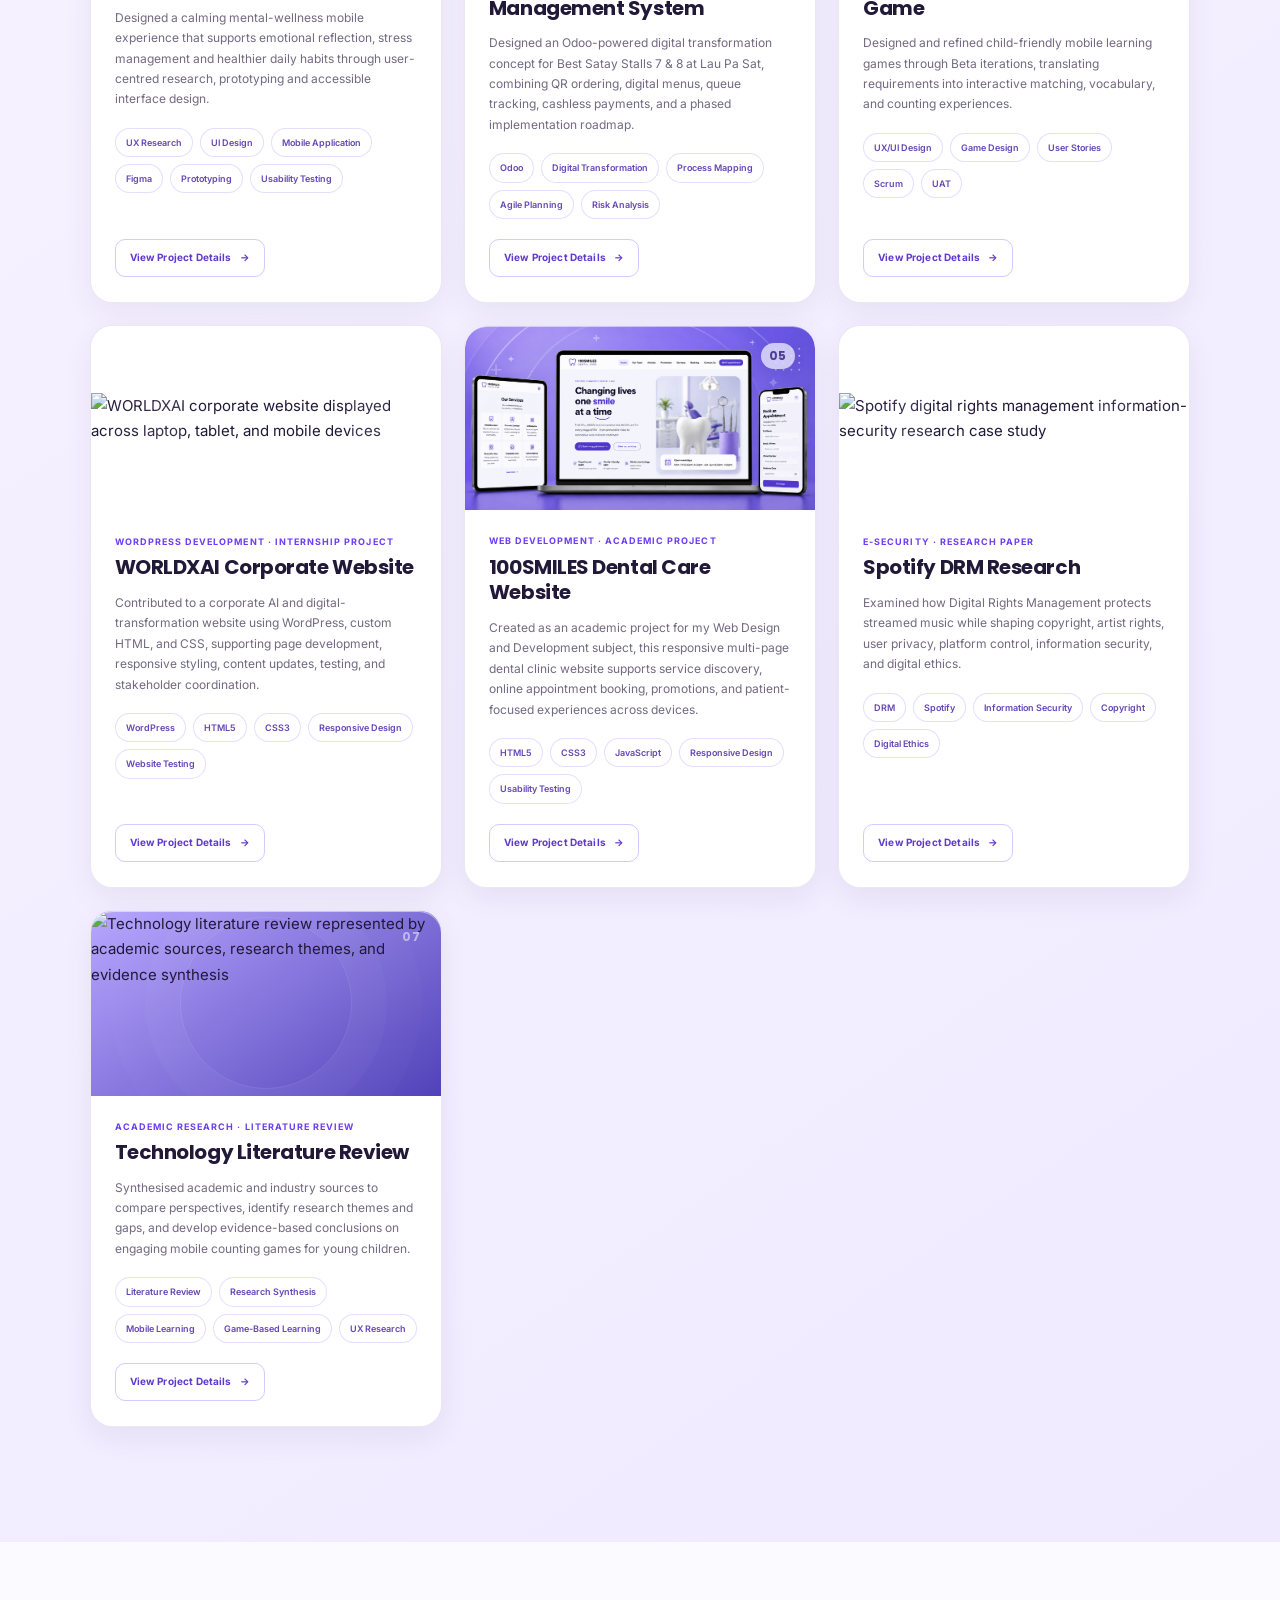
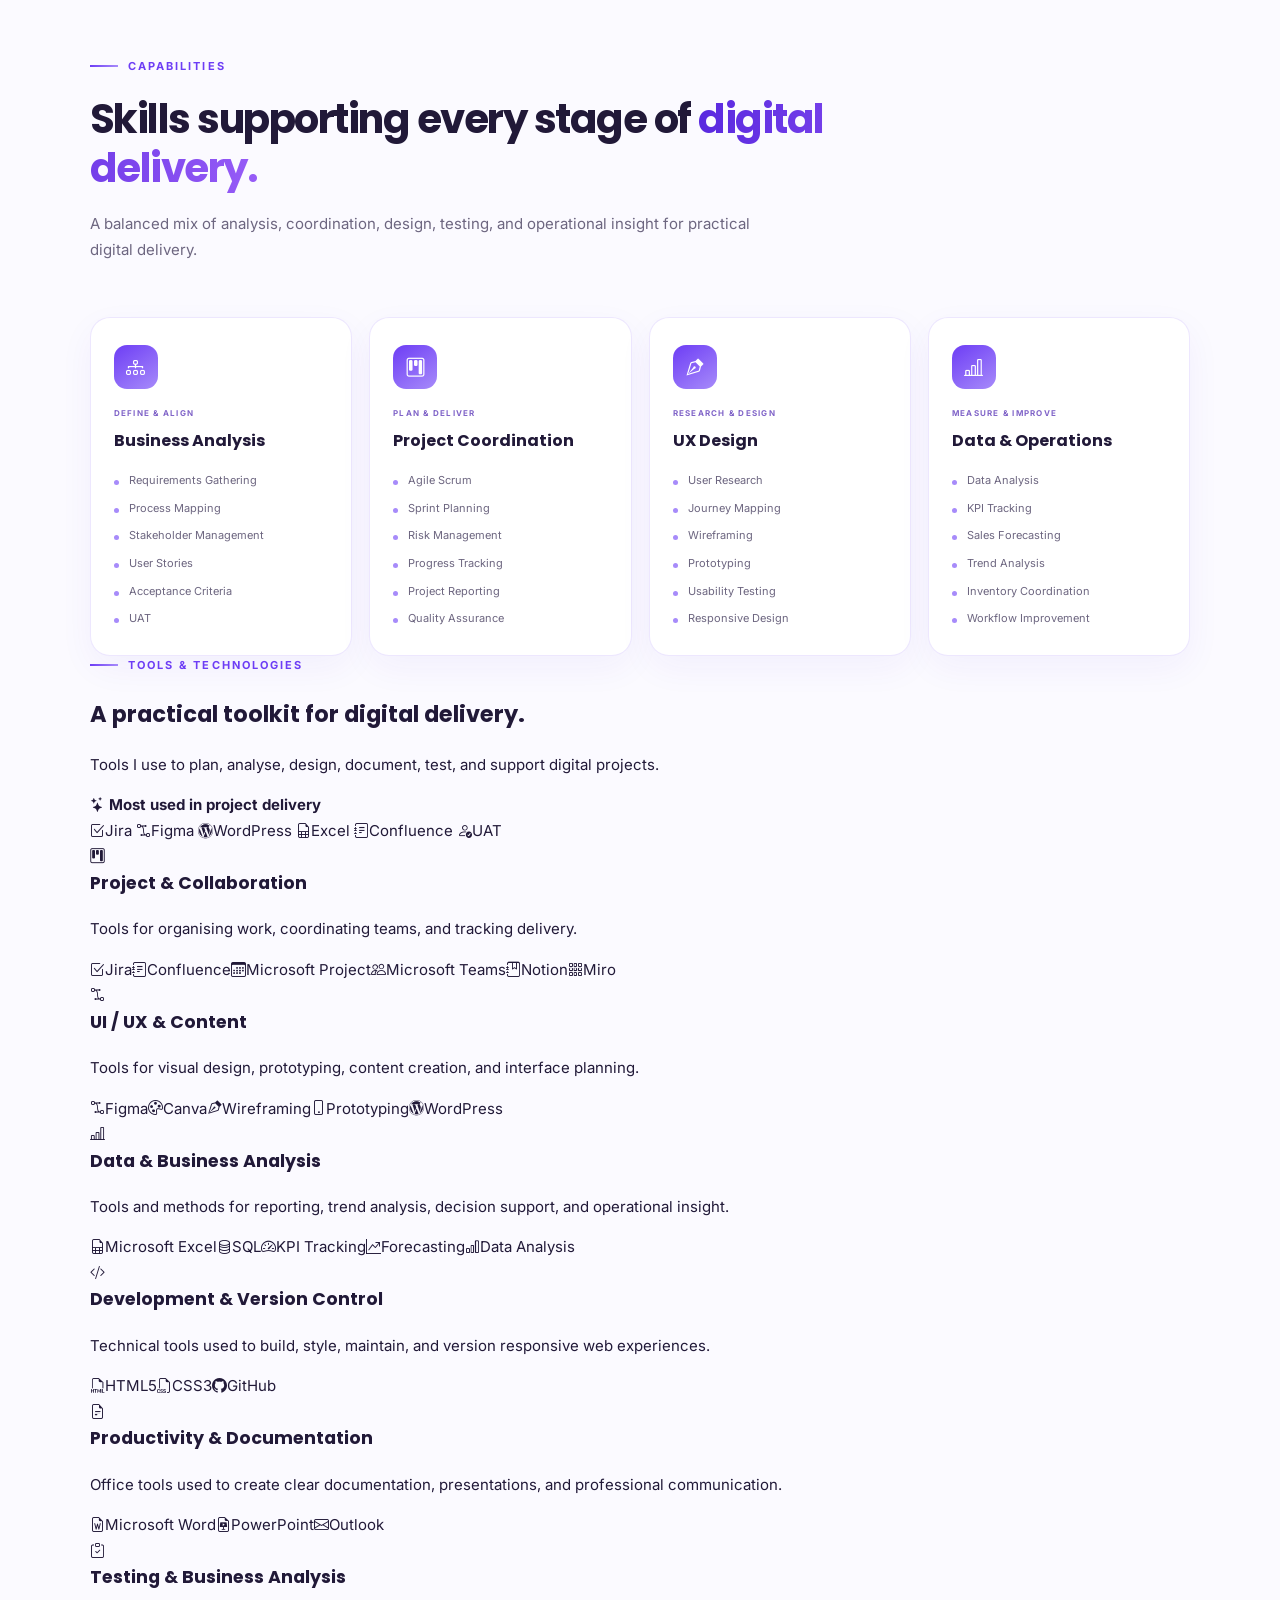
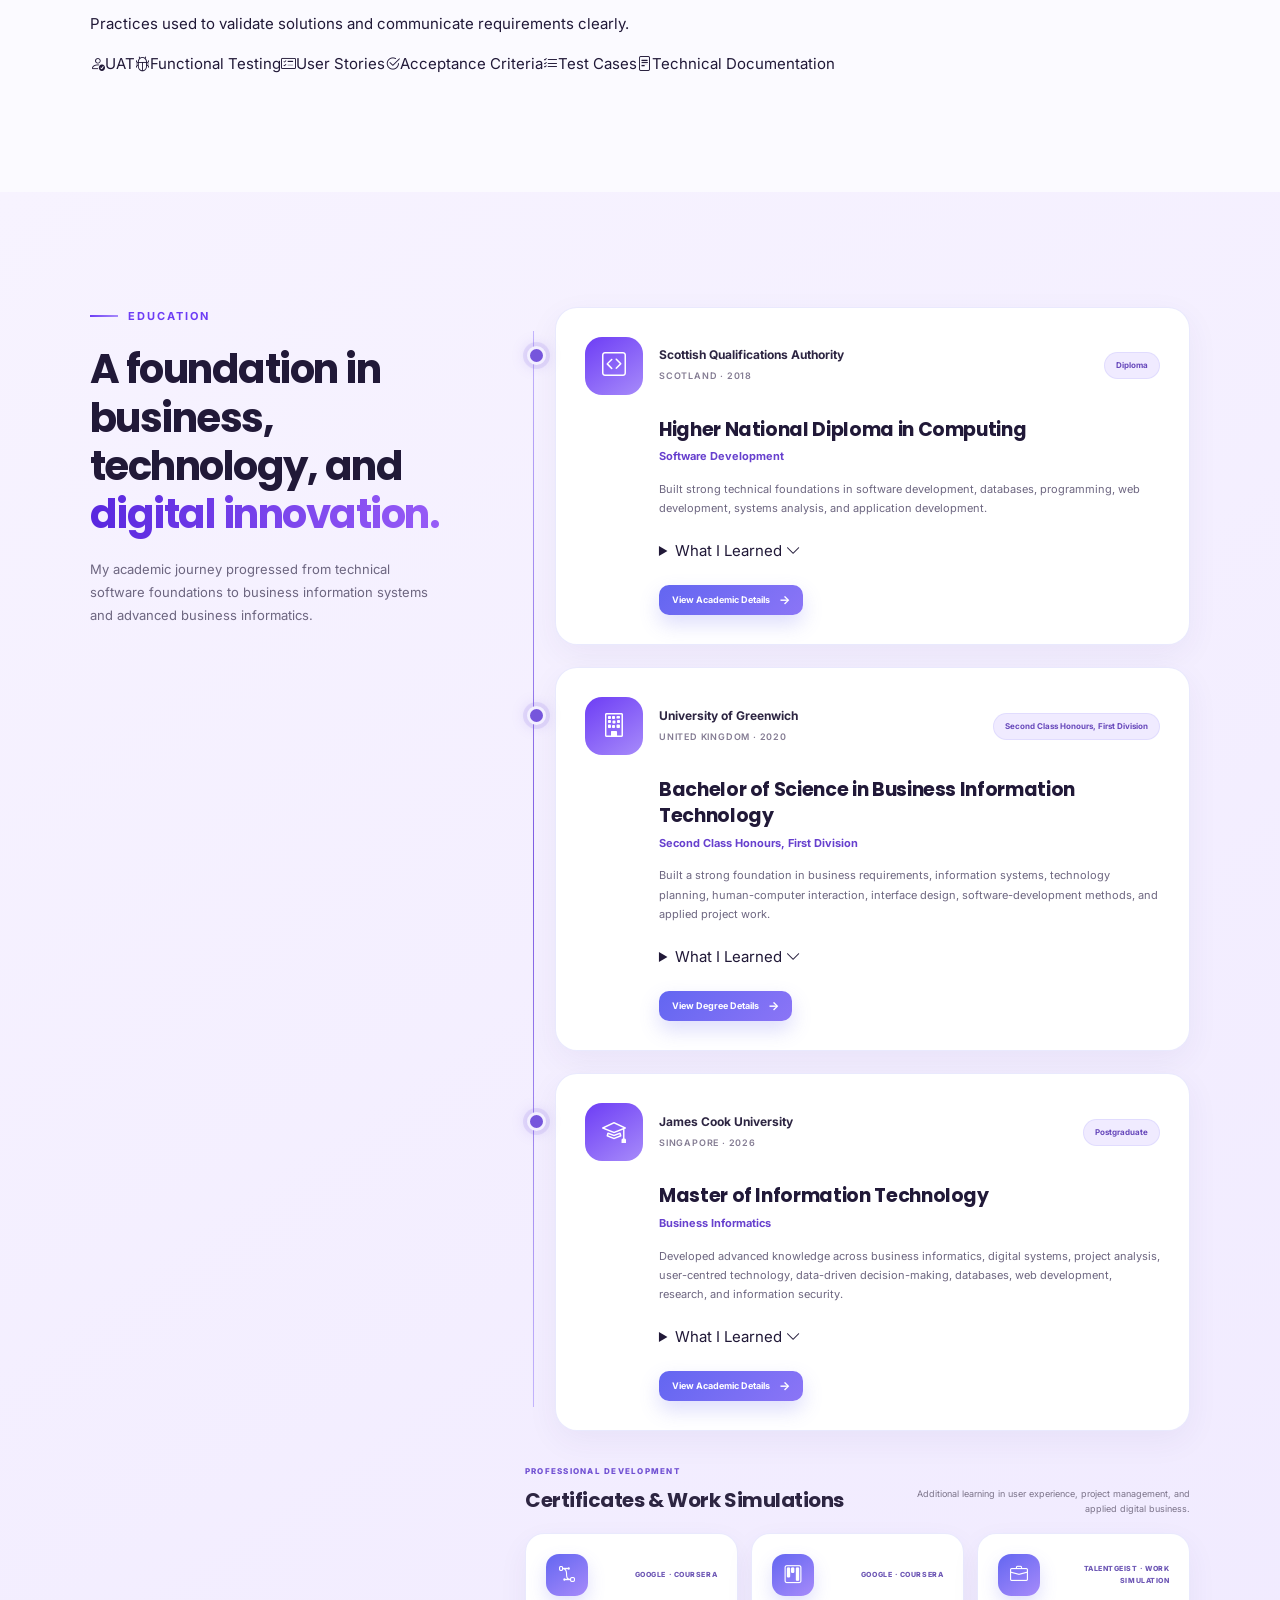
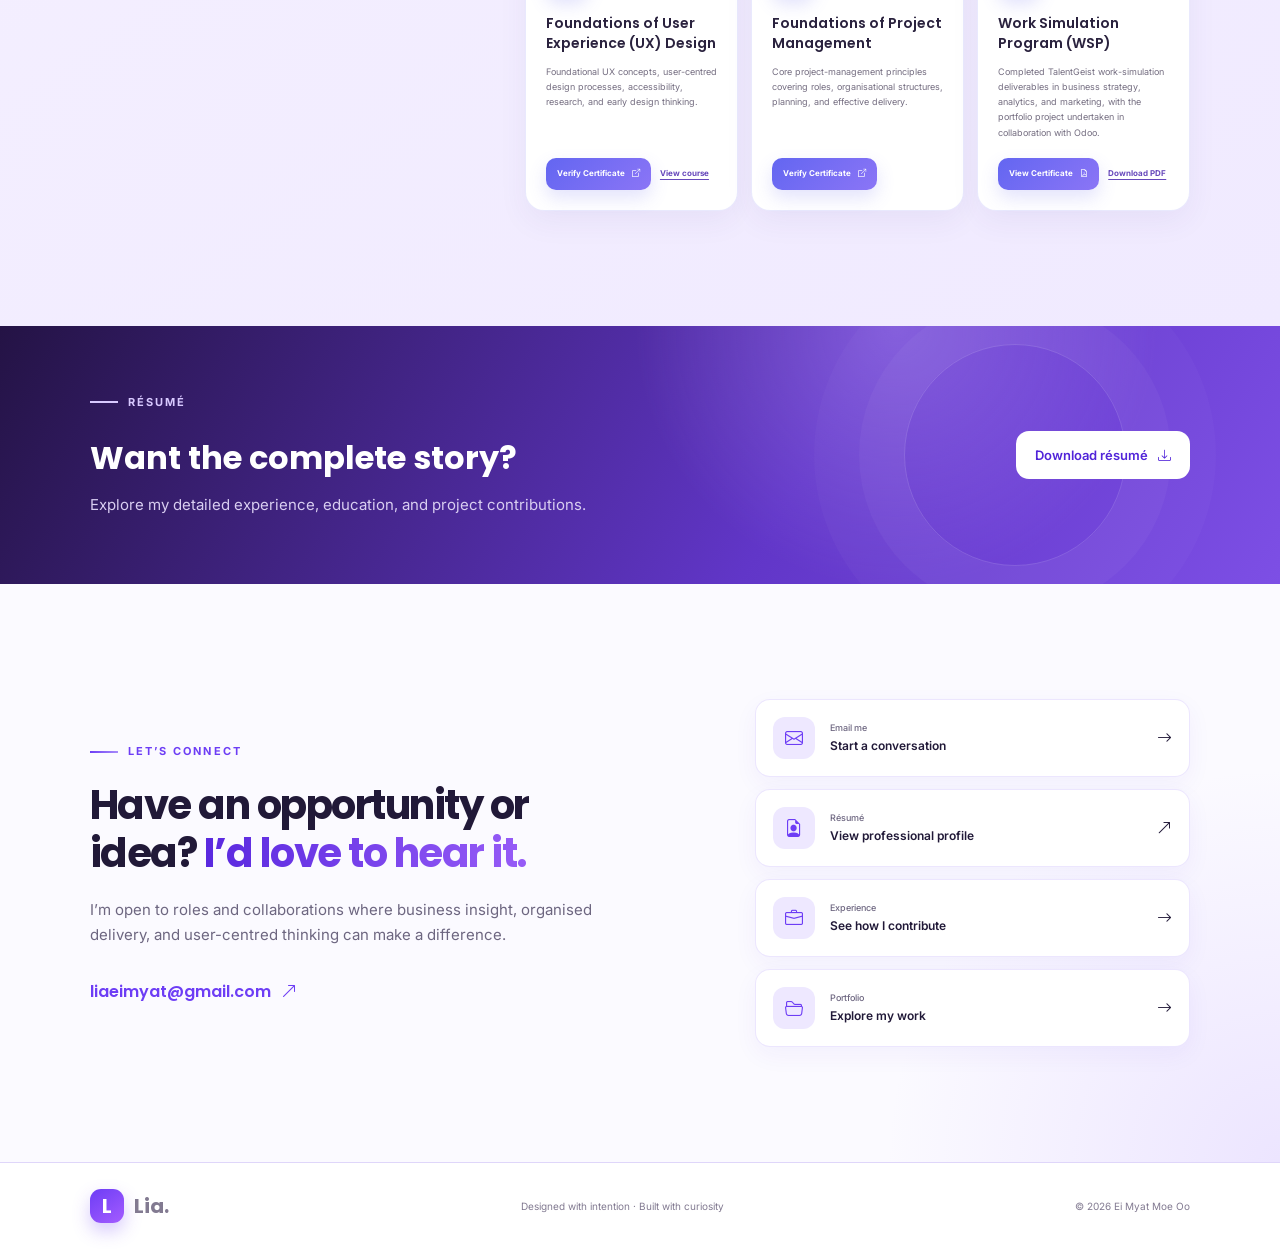
==== commit 01229575: "commit change" ====
--- a/index.html
+++ b/index.html
@@ -4,7 +4,7 @@
 <head>
   <meta charset="utf-8">
   <meta name="viewport" content="width=device-width,initial-scale=1">
-  <title>Lia — Business, Digital & UX Portfolio</title>
+  <title>Lia — Business Analysis, Project Delivery & UX Portfolio</title>
   <meta name="description"
     content="Ei Myat Moe Oo's portfolio: business analysis, project coordination, digital transformation and user-centred design.">
   <link href="assets/img/favicon.png" rel="icon">
@@ -14,14 +14,14 @@
     href="https://fonts.googleapis.com/css2?family=Inter:wght@400;500;600&family=Poppins:wght@600;700;800&display=swap"
     rel="stylesheet">
   <link href="assets/vendor/bootstrap-icons/bootstrap-icons.css" rel="stylesheet">
-  <link href="assets/css/main.css" rel="stylesheet">
+  <link href="assets/css/main.css?v=20260721-skills-tools" rel="stylesheet">
 </head>
 
 <body>
   <header class="site-header" id="header">
     <a class="brand" href="#home" aria-label="Lia home"><span class="brand-mark">L</span><span>Lia.</span></a>
     <nav id="nav" aria-label="Primary navigation">
-      <a class="active" href="#home">Home</a><a href="#experience">Experience</a><a href="#projects">Projects</a><a
+      <a class="active" href="#home">Home</a><a href="#about">About</a><a href="#experience">Experience</a><a href="#projects">Projects</a><a
         href="#skills">Skills</a><a href="#education">Education</a><a href="#resume">Résumé</a><a
         href="#contact">Contact</a>
     </nav>
@@ -37,14 +37,24 @@
       <div class="hero-copy reveal">
         <div class="eyebrow"><span></span> Welcome to my portfolio</div>
         <h1>Turning ideas into <em>meaningful</em> digital solutions.</h1>
-        <p class="hero-intro">Hi, I’m <strong>Ei Myat Moe Oo</strong>, also known as Lia. I connect business needs,
-          technology, and user expectations through structured analysis, thoughtful design, and collaborative delivery.
-        </p>
-        <div class="capability-pills"><span>Business Analysis</span><span>Project Coordination</span><span>Digital
-            Transformation</span><span>UX Design</span><span>Agile Delivery</span><span>Data Analysis</span></div>
+        <p class="hero-role">Business Analyst · Project Coordinator · Digital Transformation · UX/UI</p>
+        <div class="hero-intro">
+          <p>Hi, I’m <strong>Ei Myat Moe Oo</strong>, also known as Lia. I recently completed a Master of Information Technology, majoring in Business Informatics, at James Cook University.</p>
+          <p>I connect business needs, technology, and user expectations through structured analysis, thoughtful design, and collaborative delivery. Across my internship, professional experience, and academic projects, I have gathered and refined requirements, created user stories and acceptance criteria, coordinated Agile activities, supported UAT and functional testing, analysed business performance, and contributed to responsive digital experiences.</p>
+          <p>I enjoy understanding how organisations work, identifying opportunities for improvement, and translating stakeholder needs into practical, user-centred solutions. I am particularly interested in Business Analysis, Project Coordination, Digital Transformation, Product Operations, and UX-focused technology projects.</p>
+          <p class="hero-closing">I bring together analytical thinking, project discipline, and a strong interest in creating technology that delivers meaningful business and user value.</p>
+        </div>
+        <div class="capability-pills"><span>Business Analysis</span><span>Project Coordination</span><span>Requirements Gathering</span><span>Digital Transformation</span><span>UX Design</span><span>Agile Delivery</span><span>UAT &amp; Testing</span><span>Data Analysis</span></div>
         <div class="hero-actions"><a class="btn primary" href="#projects">Explore my projects <i
               class="bi bi-arrow-down-right"></i></a><a class="btn secondary" href="#resume">View résumé</a><a
             class="text-link" href="#contact">Let’s connect <i class="bi bi-arrow-right"></i></a></div>
+        <p class="hero-availability"><span></span>Open to Business Analysis, Project Coordination, Digital Transformation, and Product Operations opportunities.</p>
+        <div class="hero-highlights" aria-label="Professional highlights">
+          <article><small>Education</small><strong>Master of Information Technology</strong><span>Business Informatics · James Cook University</span></article>
+          <article><small>Core experience</small><strong>Business Analysis &amp; Project Delivery</strong><span>Requirements, Agile coordination, UAT, documentation, and stakeholder collaboration</span></article>
+          <article><small>Project experience</small><strong>Digital &amp; User-Centred Solutions</strong><span>UX, web development, educational games, research, and digital transformation</span></article>
+          <article><small>Working style</small><strong>Analytical &amp; Collaborative</strong><span>Structured problem solving, clear communication, and continuous improvement</span></article>
+        </div>
       </div>
       <aside class="profile-card reveal delay-1">
         <div class="profile-identity">
@@ -61,19 +71,38 @@
           <li><i class="bi bi-geo-alt"></i><span>Ho Chi Minh City, Vietnam</span></li>
           <li><i class="bi bi-globe2"></i><span>Open to relocation</span></li>
           <li><i class="bi bi-chat-dots"></i><span>Burmese · English</span></li>
-          <li><i class="bi bi-briefcase"></i><span>WorldTech IT Project Intern</span></li>
+          <li><i class="bi bi-briefcase"></i><span>Business analysis &amp; project delivery</span></li>
           <li><i class="bi bi-bar-chart"></i><span>Business & digital project experience</span></li>
         </ul>
         <div class="profile-footer">
           <div class="availability"><span></span>Available for opportunities</div>
           <div class="profile-socials"><a href="#contact" aria-label="LinkedIn details"><i
-                class="bi bi-linkedin"></i></a><a href="#projects" aria-label="View projects"><i
-                class="bi bi-github"></i></a><a href="mailto:liaeimyat@gmail.com" aria-label="Email Lia"><i
-                class="bi bi-envelope"></i></a><a href="https://wa.me/6584243879" target="_blank"
-              rel="noopener noreferrer" aria-label="Chat with Lia on WhatsApp"><i class="bi bi-whatsapp"></i></a></div>
+                class="bi bi-linkedin"></i></a><a href="https://wa.me/6584243879" target="_blank"
+              rel="noopener noreferrer" aria-label="Message Lia on WhatsApp at +65 8424 3879"><i
+                class="bi bi-whatsapp"></i></a><a href="mailto:liaeimyat@gmail.com" aria-label="Email Lia"><i
+                class="bi bi-envelope"></i></a></div>
         </div>
       </aside>
-      <a class="scroll-cue" href="#experience"><span>Scroll to explore</span><i class="bi bi-arrow-down"></i></a>
+      <a class="scroll-cue" href="#about"><span>Scroll to explore</span><i class="bi bi-arrow-down"></i></a>
+    </section>
+
+    <section id="about" class="section-shell content-section about-section">
+      <div class="about-layout">
+        <div class="section-heading reveal">
+          <div class="eyebrow"><span></span> About me</div>
+          <h2>Connecting business challenges with <em>practical digital solutions.</em></h2>
+        </div>
+        <div class="about-copy reveal">
+          <p>I enjoy analysing how people, processes, and technology work together. My approach begins with understanding business goals and user needs, then translating them into clear requirements, structured plans, tested solutions, and meaningful improvements.</p>
+          <p>My background combines Business Informatics, project coordination, business operations, user-centred design, and technology delivery. Through academic projects, my internship, and professional experience, I have worked with cross-functional teams, coordinated tasks, prepared reports and documentation, supported testing, improved digital content, and used data to guide operational decisions.</p>
+          <p>I am especially motivated by opportunities where I can bridge communication between business and technical teams while helping deliver organised, usable, and outcome-focused solutions.</p>
+        </div>
+      </div>
+      <div class="approach-grid">
+        <article class="approach-card reveal"><i class="bi bi-search"></i><span>01</span><h3>Analyse</h3><p>Understand business needs, users, workflows, and project constraints.</p></article>
+        <article class="approach-card reveal"><i class="bi bi-diagram-3"></i><span>02</span><h3>Coordinate</h3><p>Organise priorities, communication, documentation, and delivery activities.</p></article>
+        <article class="approach-card reveal"><i class="bi bi-stars"></i><span>03</span><h3>Improve</h3><p>Test solutions, identify gaps, and support continuous refinement.</p></article>
+      </div>
     </section>
 
     <section id="experience" class="section-shell content-section">
@@ -90,19 +119,16 @@
           <div class="timeline-content">
             <div class="role-head">
               <div>
-                <p>WorldTech · Remote · Bangkok</p>
+                <p>WORLDTECH · Bangkok, Thailand · Remote</p>
                 <h3>IT Project Intern</h3>
               </div><i class="bi bi-laptop"></i>
             </div>
-            <p>Supported web development and digital-transformation initiatives using WordPress, including creating and
-              updating website content, applying user-research insights, and improving usability and user engagement.
-            </p>
-            <p>Gathered and refined business requirements with cross-functional stakeholders, prepared project reports
-              and technical documentation, coordinated Agile activities in Jira, and supported UAT, functional testing,
-              and defect reporting to help deliver high-quality project outcomes.</p>
-            <div class="tags"><span>WordPress</span><span>Web Development</span><span>Content
-                Management</span><span>Project
-                Reporting</span><span>Stakeholder Coordination</span><span>UAT & Testing</span></div>
+            <p>Supported business-analysis and digital-transformation initiatives by gathering and refining business requirements with cross-functional stakeholders, creating user stories and acceptance criteria, coordinating Agile activities in Jira, and preparing project reports, technical documentation, and progress updates.</p>
+            <p>Contributed to WordPress-based web-development work by creating and updating website content, applying user-research insights, improving usability, and supporting UAT, functional testing, defect reporting, and quality checks to help deliver reliable and user-centred project outcomes.</p>
+            <div class="contribution-grid">
+              <article><strong>Requirements Gathering</strong><span>Clarified stakeholder needs, gaps, and project alignment.</span></article><article><strong>Agile Coordination</strong><span>Tracked tasks, sprint activities, risks, and progress in Jira.</span></article><article><strong>Documentation</strong><span>Prepared reports, user stories, acceptance criteria, and technical updates.</span></article><article><strong>Testing</strong><span>Created test cases, logged defects, and supported UAT.</span></article><article><strong>WordPress</strong><span>Updated content and supported usability improvements.</span></article><article><strong>Collaboration</strong><span>Coordinated with business and technical contributors.</span></article>
+            </div>
+            <div class="tags"><span>Business Analysis</span><span>Requirements Gathering</span><span>User Stories</span><span>Acceptance Criteria</span><span>Jira</span><span>Project Reporting</span><span>WordPress</span><span>UAT &amp; Testing</span></div>
           </div>
         </article>
         <article class="timeline-card reveal">
@@ -111,19 +137,15 @@
           <div class="timeline-content">
             <div class="role-head">
               <div>
-                <p>City Mart Holding Co., Ltd · Yangon</p>
+                <p>CITY MART HOLDING CO., LTD · Yangon, Myanmar</p>
                 <h3>Merchandising Coordinator</h3>
               </div><i class="bi bi-graph-up-arrow"></i>
             </div>
-            <p>Coordinated inventory across multiple branches and collaborated with suppliers and logistics teams to
-              track orders, resolve delivery issues, improve stock availability, and support efficient daily
-              operations.</p>
-            <p>Analysed weekly and monthly sales using Advanced Excel, VLOOKUP, formulas, trend analysis, KPI tracking,
-              and forecasting. Supported campaign planning and used performance insights to improve reporting,
-              promotion decisions, inventory management, and cross-department workflows.</p>
-            <div class="tags"><span>Inventory Coordination</span><span>Advanced Excel</span><span>Sales
-                Analysis</span><span>Forecasting</span><span>Campaign Support</span><span>Process Improvement</span>
-            </div>
+            <p>Coordinated inventory operations across multiple branches and collaborated with suppliers, logistics teams, marketing teams, and store teams to monitor orders, resolve delivery issues, improve stock availability, and support smooth daily operations.</p>
+            <p>Analysed weekly and monthly sales performance using Advanced Excel, VLOOKUP, PivotTables, formulas, trend analysis, KPI tracking, and forecasting. Supported promotion planning from preparation through execution, coordinated stock and campaign requirements across teams, monitored promotional performance, and helped ensure each promotion was delivered smoothly and aligned with business objectives.</p>
+            <p class="experience-insight">Used sales and operational insights to support reporting, inventory decisions, campaign planning, and workflow improvements across merchandising, stores, suppliers, logistics, and marketing.</p>
+            <div class="contribution-grid"><article><strong>Inventory Coordination</strong><span>Monitored stock across branches and supported availability.</span></article><article><strong>Sales Analysis</strong><span>Reviewed performance, demand patterns, and KPIs.</span></article><article><strong>Forecasting</strong><span>Used historical trends for demand and inventory planning.</span></article><article><strong>Promotion Planning</strong><span>Coordinated timelines, products, pricing, and teams.</span></article><article><strong>Campaign Execution</strong><span>Supported smooth cross-team promotional delivery.</span></article><article><strong>Process Improvement</strong><span>Improved reporting and cross-department communication.</span></article></div>
+            <div class="tags"><span>Inventory Coordination</span><span>Advanced Excel</span><span>Sales Analysis</span><span>Forecasting</span><span>Promotion Planning</span><span>KPI Reporting</span><span>Supplier Coordination</span><span>Process Improvement</span></div>
           </div>
         </article>
       </div>
@@ -133,15 +155,14 @@
       <div class="section-heading reveal">
         <div class="eyebrow"><span></span> Selected work</div>
         <h2>Projects that transformed ideas into <em>practical solutions.</em></h2>
-        <p>Case studies spanning user-centred design, business analysis, testing, and digital transformation.</p>
+        <p>Selected projects demonstrating how I approach business analysis, digital transformation, UX design, web development, research, testing, and collaborative delivery.</p>
       </div>
       <div class="project-grid">
-        <article class="project-card featured reveal">
-          <div class="project-visual visual-one">
-            <div class="phone">
-              <div class="phone-screen"><i class="bi bi-flower1"></i><strong>InnerBalance</strong><small>Your calm
-                  space</small></div>
-            </div><span class="project-number">01</span>
+        <article class="project-card project-card--innerbalance featured reveal">
+          <div class="project-visual innerbalance-cover-wrap">
+            <img src="assets/img/InnerBalance — Portfolio Hero Banner.png" alt="InnerBalance mental-wellness mobile application portfolio showcase"
+              class="innerbalance-cover-image" loading="lazy">
+            <span class="project-number">01</span>
           </div>
           <div class="project-body">
             <p class="project-type">UX Design · Mobile Application</p>
@@ -151,9 +172,11 @@
               <span>→</span></a>
           </div>
         </article>
-        <article class="project-card reveal">
-          <div class="project-visual visual-two"><i class="bi bi-qr-code"></i>
-            <div class="queue-bars"><span></span><span></span><span></span></div><span class="project-number">02</span>
+        <article class="project-card project-card--odoo reveal">
+          <div class="project-visual odoo-cover-wrap">
+            <img src="assets/img/NYC.PNG" alt="QR ordering and queue-management system shown across mobile and desktop devices"
+              class="odoo-cover-image" loading="lazy">
+            <span class="project-number">02</span>
           </div>
           <div class="project-body">
             <p class="project-type">Digital Transformation · Odoo Project</p>
@@ -164,21 +187,25 @@
               <span>→</span></a>
           </div>
         </article>
-        <article class="project-card reveal">
-          <div class="project-visual visual-three"><i class="bi bi-controller"></i><span
-              class="project-number">03</span></div>
+        <article class="project-card project-card--kopoland reveal">
+          <div class="project-visual kopoland-cover-wrap">
+            <img src="assets/img/KOPO hero.png" alt="KOPOLAND educational mobile game with underwater and space learning themes"
+              class="kopoland-cover-image" loading="lazy">
+            <span class="project-number">03</span>
+          </div>
           <div class="project-body">
             <p class="project-type">Game Design · Agile Project Delivery</p>
             <h3>KOPOLAND Educational Mobile Game</h3>
-            <p>Designed and refined child-friendly mobile learning games across Alpha and Beta iterations, translating
-              requirements into interactive matching, vocabulary, and counting experiences.</p>
-            <div class="tags"><span>UX/UI Design</span><span>Game Design</span><span>User Stories</span><span>Extreme Programming</span><span>UAT</span></div>
+            <p>Designed and refined child-friendly mobile learning games through Beta iterations, translating requirements into interactive matching, vocabulary, and counting experiences.</p>
+            <div class="tags"><span>UX/UI Design</span><span>Game Design</span><span>User Stories</span><span>Scrum</span><span>UAT</span></div>
             <a href="ict-mobile-game.html" class="project-link">View Project Details <span>→</span></a>
           </div>
         </article>
-        <article class="project-card reveal">
-          <div class="project-visual visual-four">
-            <div class="ai-mark">X<span>AI</span></div><span class="project-number">04</span>
+        <article class="project-card project-card--worldxai reveal">
+          <div class="project-visual worldxai-cover-wrap">
+            <img src="assets/img/XAI hero .png" alt="WORLDXAI corporate website displayed across laptop, tablet, and mobile devices"
+              class="worldxai-cover-image" loading="lazy">
+            <span class="project-number">04</span>
           </div>
           <div class="project-body">
             <p class="project-type">WordPress Development · Internship Project</p>
@@ -192,8 +219,7 @@
         <article class="project-card project-card--100smiles reveal">
           <div class="project-cover-wrap">
             <img src="assets/img/Dentalhero.png" alt="100SMILES Dental Care Website Preview" class="project-cover-image"
-              loading="lazy" onerror="this.hidden=true">
-            <span class="project-cover-fallback">Replace with assets/img/100smiles-cover.png</span>
+              loading="lazy">
             <span class="project-cover-decor decor-plus" aria-hidden="true">+</span>
             <span class="project-cover-decor decor-sparkle" aria-hidden="true">✦</span>
             <span class="project-cover-decor decor-dots" aria-hidden="true"></span>
@@ -210,9 +236,12 @@
             <a href="web-development.html" class="project-link">View Project Details <span>→</span></a>
           </div>
         </article>
-        <article class="project-card reveal">
-          <div class="project-visual visual-seven"><i class="bi bi-shield-lock project-glyph"></i><span
-              class="project-number">06</span></div>
+        <article class="project-card project-card--spotify reveal">
+          <div class="project-visual spotify-cover-wrap">
+            <img src="assets/img/Spotify Case .png" alt="Spotify digital rights management information-security research case study"
+              class="spotify-cover-image" loading="lazy">
+            <span class="project-number">06</span>
+          </div>
           <div class="project-body">
             <p class="project-type">E-Security · Research Paper</p>
             <h3>Spotify DRM Research</h3>
@@ -222,9 +251,12 @@
             <a href="e-security-research.html" class="project-link">View Project Details <span>→</span></a>
           </div>
         </article>
-        <article class="project-card reveal" aria-describedby="literature-card-subtitle">
-          <div class="project-visual visual-eight"><i class="bi bi-journal-text project-glyph"></i><span
-              class="project-number">07</span></div>
+        <article class="project-card project-card--literature reveal" aria-describedby="literature-card-subtitle">
+          <div class="project-visual literature-cover-wrap">
+            <img src="assets/img/Lit hero.png" alt="Technology literature review represented by academic sources, research themes, and evidence synthesis"
+              class="literature-cover-image" loading="lazy">
+            <span class="project-number">07</span>
+          </div>
           <div class="project-body">
             <p class="project-type">Academic Research · Literature Review</p>
             <h3>Technology Literature Review</h3>
@@ -242,6 +274,7 @@
       <div class="section-heading reveal">
         <div class="eyebrow"><span></span> Capabilities</div>
         <h2>Skills supporting every stage of <em>digital delivery.</em></h2>
+        <p>A balanced mix of analysis, coordination, design, testing, and operational insight for practical digital delivery.</p>
       </div>
       <div class="skills-grid">
         <article class="skill-card skill-reveal"><i class="bi bi-diagram-3"></i>
@@ -272,41 +305,81 @@
               Improvement</span></div>
         </article>
       </div>
-      <div class="tools skill-reveal">
-        <div class="tools-heading"><span class="tools-heading-dot"></span>
-          <p>Tools & Technologies</p>
-        </div>
-        <div class="tool-group">
-          <h3>Planning, Collaboration & Design</h3>
-          <ul class="tool-row tool-row-six" role="list">
-            <li class="tool-item skill-reveal" tabindex="0" aria-label="Jira"><i
-                class="bi bi-check2-square"></i><span>Jira</span></li>
-            <li class="tool-item skill-reveal" tabindex="0" aria-label="Notion"><i
-                class="bi bi-journal-bookmark"></i><span>Notion</span></li>
-            <li class="tool-item skill-reveal" tabindex="0" aria-label="Figma"><i
-                class="bi bi-bezier2"></i><span>Figma</span></li>
-            <li class="tool-item skill-reveal" tabindex="0" aria-label="Miro"><i
-                class="bi bi-grid-3x3-gap"></i><span>Miro</span></li>
-            <li class="tool-item skill-reveal" tabindex="0" aria-label="Canva"><i
-                class="bi bi-palette"></i><span>Canva</span></li>
-            <li class="tool-item skill-reveal" tabindex="0" aria-label="GitHub"><i
-                class="bi bi-github"></i><span>GitHub</span></li>
-          </ul>
-        </div>
-        <div class="tool-group">
-          <h3>Data, Documentation & Web</h3>
-          <ul class="tool-row tool-row-five" role="list">
-            <li class="tool-item skill-reveal" tabindex="0" aria-label="SQL"><i
-                class="bi bi-database"></i><span>SQL</span></li>
-            <li class="tool-item skill-reveal" tabindex="0" aria-label="Microsoft Excel"><i
-                class="bi bi-file-earmark-spreadsheet"></i><span>Excel</span></li>
-            <li class="tool-item skill-reveal" tabindex="0" aria-label="Microsoft Word"><i
-                class="bi bi-file-earmark-word"></i><span>Microsoft Word</span></li>
-            <li class="tool-item skill-reveal" tabindex="0" aria-label="WordPress"><i
-                class="bi bi-wordpress"></i><span>WordPress</span></li>
-            <li class="tool-item skill-reveal" tabindex="0" aria-label="HTML and CSS"><i
-                class="bi bi-code-slash"></i><span>HTML / CSS</span></li>
-          </ul>
+      <div class="tools-section" aria-labelledby="tools-title">
+        <div class="tools-section__glow tools-section__glow--lavender" aria-hidden="true"></div>
+        <div class="tools-section__glow tools-section__glow--blue" aria-hidden="true"></div>
+        <header class="tools-intro skill-reveal">
+          <div class="eyebrow"><span></span> Tools &amp; Technologies</div>
+          <h2 id="tools-title">A practical toolkit for digital delivery.</h2>
+          <p>Tools I use to plan, analyse, design, document, test, and support digital projects.</p>
+        </header>
+
+        <div class="featured-tools skill-reveal" aria-label="Most used tools in project delivery">
+          <strong><i class="bi bi-stars" aria-hidden="true"></i> Most used in project delivery</strong>
+          <div class="featured-tools__chips">
+            <span><i class="bi bi-check2-square" aria-hidden="true"></i>Jira</span>
+            <span><i class="bi bi-bezier2" aria-hidden="true"></i>Figma</span>
+            <span><i class="bi bi-wordpress" aria-hidden="true"></i>WordPress</span>
+            <span><i class="bi bi-file-earmark-spreadsheet" aria-hidden="true"></i>Excel</span>
+            <span><i class="bi bi-journal-text" aria-hidden="true"></i>Confluence</span>
+            <span><i class="bi bi-person-check" aria-hidden="true"></i>UAT</span>
+          </div>
+        </div>
+
+        <div class="tools-group-grid">
+          <article class="tools-group-card tools-group-card--planning skill-reveal">
+            <div class="tools-group-card__icon"><i class="bi bi-kanban" aria-hidden="true"></i></div>
+            <h3>Project &amp; Collaboration</h3>
+            <p>Tools for organising work, coordinating teams, and tracking delivery.</p>
+            <div class="tool-chip-list">
+              <span class="tool-chip"><i class="bi bi-check2-square" aria-hidden="true"></i>Jira</span><span class="tool-chip"><i class="bi bi-journal-text" aria-hidden="true"></i>Confluence</span><span class="tool-chip"><i class="bi bi-calendar3" aria-hidden="true"></i>Microsoft Project</span><span class="tool-chip"><i class="bi bi-people" aria-hidden="true"></i>Microsoft Teams</span><span class="tool-chip"><i class="bi bi-journal-bookmark" aria-hidden="true"></i>Notion</span><span class="tool-chip"><i class="bi bi-grid-3x3-gap" aria-hidden="true"></i>Miro</span>
+            </div>
+          </article>
+
+          <article class="tools-group-card tools-group-card--design skill-reveal">
+            <div class="tools-group-card__icon"><i class="bi bi-bezier2" aria-hidden="true"></i></div>
+            <h3>UI / UX &amp; Content</h3>
+            <p>Tools for visual design, prototyping, content creation, and interface planning.</p>
+            <div class="tool-chip-list">
+              <span class="tool-chip"><i class="bi bi-bezier2" aria-hidden="true"></i>Figma</span><span class="tool-chip"><i class="bi bi-palette" aria-hidden="true"></i>Canva</span><span class="tool-chip"><i class="bi bi-vector-pen" aria-hidden="true"></i>Wireframing</span><span class="tool-chip"><i class="bi bi-phone" aria-hidden="true"></i>Prototyping</span><span class="tool-chip"><i class="bi bi-wordpress" aria-hidden="true"></i>WordPress</span>
+            </div>
+          </article>
+
+          <article class="tools-group-card tools-group-card--data skill-reveal">
+            <div class="tools-group-card__icon"><i class="bi bi-bar-chart-line" aria-hidden="true"></i></div>
+            <h3>Data &amp; Business Analysis</h3>
+            <p>Tools and methods for reporting, trend analysis, decision support, and operational insight.</p>
+            <div class="tool-chip-list">
+              <span class="tool-chip"><i class="bi bi-file-earmark-spreadsheet" aria-hidden="true"></i>Microsoft Excel</span><span class="tool-chip"><i class="bi bi-database" aria-hidden="true"></i>SQL</span><span class="tool-chip"><i class="bi bi-speedometer2" aria-hidden="true"></i>KPI Tracking</span><span class="tool-chip"><i class="bi bi-graph-up-arrow" aria-hidden="true"></i>Forecasting</span><span class="tool-chip"><i class="bi bi-bar-chart" aria-hidden="true"></i>Data Analysis</span>
+            </div>
+          </article>
+
+          <article class="tools-group-card tools-group-card--web skill-reveal">
+            <div class="tools-group-card__icon"><i class="bi bi-code-slash" aria-hidden="true"></i></div>
+            <h3>Development &amp; Version Control</h3>
+            <p>Technical tools used to build, style, maintain, and version responsive web experiences.</p>
+            <div class="tool-chip-list">
+              <span class="tool-chip"><i class="bi bi-filetype-html" aria-hidden="true"></i>HTML5</span><span class="tool-chip"><i class="bi bi-filetype-css" aria-hidden="true"></i>CSS3</span><span class="tool-chip"><i class="bi bi-github" aria-hidden="true"></i>GitHub</span>
+            </div>
+          </article>
+
+          <article class="tools-group-card tools-group-card--productivity skill-reveal">
+            <div class="tools-group-card__icon"><i class="bi bi-file-earmark-text" aria-hidden="true"></i></div>
+            <h3>Productivity &amp; Documentation</h3>
+            <p>Office tools used to create clear documentation, presentations, and professional communication.</p>
+            <div class="tool-chip-list">
+              <span class="tool-chip"><i class="bi bi-file-earmark-word" aria-hidden="true"></i>Microsoft Word</span><span class="tool-chip"><i class="bi bi-file-earmark-slides" aria-hidden="true"></i>PowerPoint</span><span class="tool-chip"><i class="bi bi-envelope" aria-hidden="true"></i>Outlook</span>
+            </div>
+          </article>
+
+          <article class="tools-group-card tools-group-card--testing skill-reveal">
+            <div class="tools-group-card__icon"><i class="bi bi-clipboard-check" aria-hidden="true"></i></div>
+            <h3>Testing &amp; Business Analysis</h3>
+            <p>Practices used to validate solutions and communicate requirements clearly.</p>
+            <div class="tool-chip-list">
+              <span class="tool-chip"><i class="bi bi-person-check" aria-hidden="true"></i>UAT</span><span class="tool-chip"><i class="bi bi-bug" aria-hidden="true"></i>Functional Testing</span><span class="tool-chip"><i class="bi bi-card-checklist" aria-hidden="true"></i>User Stories</span><span class="tool-chip"><i class="bi bi-check2-circle" aria-hidden="true"></i>Acceptance Criteria</span><span class="tool-chip"><i class="bi bi-list-check" aria-hidden="true"></i>Test Cases</span><span class="tool-chip"><i class="bi bi-file-text" aria-hidden="true"></i>Technical Documentation</span>
+            </div>
+          </article>
         </div>
       </div>
     </section>
@@ -332,14 +405,13 @@
             <p class="edu-specialization">Software Development</p>
             <p class="edu-summary">Built strong technical foundations in software development, databases,
               programming, web development, systems analysis, and application development.</p>
-            <div class="edu-learning">
-              <h4>Key Learning Areas</h4>
+            <details class="edu-learning">
+              <summary>What I Learned <i class="bi bi-chevron-down"></i></summary>
               <div class="edu-pills"><span>Programming</span><span>Database Design</span><span>SQL</span><span>Software
                   Development</span><span>Web Development</span><span>Object-Oriented Programming</span><span>Systems
                   Analysis</span><span>Application Development</span></div>
-            </div>
-            <button class="edu-transcript-button" type="button" data-education="hnd" aria-haspopup="dialog">View
-              Transcript Details <span>→</span></button>
+            </details>
+            <button class="edu-transcript-button" type="button" data-education="hnd" aria-haspopup="dialog">View Academic Details <span>→</span></button>
           </div>
         </article>
         <article class="education-card education-reveal">
@@ -347,22 +419,20 @@
             <div class="edu-icon"><i class="bi bi-building"></i></div>
             <div class="edu-meta"><span class="edu-institution">University of Greenwich</span><span
                 class="edu-place">United Kingdom · 2020</span></div>
-            <div class="edu-badge honours">Upper Second Class Honours</div>
+            <div class="edu-badge honours">Second Class Honours, First Division</div>
           </div>
           <div class="edu-card-content">
-            <h3>BSc Business Information Technology</h3>
-            <p class="edu-specialization">Business Information Systems</p>
-            <p class="edu-summary">Focused on business information systems, software development, requirements
-              analysis, systems management, UX, information technology planning, project development, and HCI.</p>
-            <div class="edu-learning">
-              <h4>Key Learning Areas</h4>
+            <h3>Bachelor of Science in Business Information Technology</h3>
+            <p class="edu-specialization">Second Class Honours, First Division</p>
+            <p class="edu-summary">Built a strong foundation in business requirements, information systems, technology planning, human-computer interaction, interface design, software-development methods, and applied project work.</p>
+            <details class="edu-learning">
+              <summary>What I Learned <i class="bi bi-chevron-down"></i></summary>
               <div class="edu-pills"><span>Requirements Analysis</span><span>Software
                   Development</span><span>Information Systems</span><span>UX Design</span><span>Project
                   Development</span><span>IT Planning</span><span>Human Computer Interaction</span><span>Systems
                   Management</span></div>
-            </div>
-            <button class="edu-transcript-button" type="button" data-education="bachelor" aria-haspopup="dialog">View
-              Transcript Details <span>→</span></button>
+            </details>
+            <button class="edu-transcript-button" type="button" data-education="bachelor" aria-haspopup="dialog">View Degree Details <span>→</span></button>
           </div>
         </article>
         <article class="education-card education-reveal">
@@ -375,18 +445,16 @@
           <div class="edu-card-content">
             <h3>Master of Information Technology</h3>
             <p class="edu-specialization">Business Informatics</p>
-            <p class="edu-summary">Focused on business informatics, digital transformation, business analysis,
-              enterprise systems, data analytics, human-computer interaction, web technologies, and ICT project
-              management.</p>
-            <div class="edu-learning">
-              <h4>Key Learning Areas</h4>
+            <p class="edu-summary">Developed advanced knowledge across business informatics, digital systems, project analysis, user-centred technology, data-driven decision-making, databases, web development, research, and information security.</p>
+            <details class="edu-learning">
+              <summary>What I Learned <i class="bi bi-chevron-down"></i></summary>
               <div class="edu-pills"><span>Business Informatics</span><span>Business Analysis</span><span>Digital
                   Transformation</span><span>Enterprise Systems</span><span>Data
                   Analytics</span><span>HCI</span><span>Database Systems</span><span>ICT
                   Project</span><span>Research</span></div>
-            </div>
-            <button class="edu-transcript-button" type="button" data-education="master" aria-haspopup="dialog">View
-              Transcript Details <span>→</span></button>
+              <div class="academic-highlights"><strong>Academic highlights</strong><span>High Distinction · ICT Project 1 — Analysis and Design</span><span>High Distinction · ICT Project 2 — Implementation and Commissioning</span><span>High Distinction · Literature Review and Research Proposal</span></div>
+            </details>
+            <button class="edu-transcript-button" type="button" data-education="master" aria-haspopup="dialog">View Academic Details <span>→</span></button>
           </div>
         </article>
       </div>
@@ -422,10 +490,10 @@
     <dialog id="education-modal" class="education-modal" aria-labelledby="education-modal-title">
       <div class="education-modal-shell">
         <header class="education-modal-header">
-          <div><span class="modal-eyebrow">Academic Transcript</span>
+          <div><span class="modal-eyebrow">Academic Details</span>
             <h2 id="education-modal-title" data-modal-title></h2>
           </div>
-          <button class="education-modal-close" type="button" data-modal-close aria-label="Close transcript details"><i
+          <button class="education-modal-close" type="button" data-modal-close aria-label="Close academic details"><i
               class="bi bi-x-lg"></i></button>
         </header>
         <div class="education-modal-meta"><span data-modal-institution></span><span
@@ -464,21 +532,9 @@
               </div>
             </dl>
           </section>
-          <section class="modal-section" aria-labelledby="modal-preview-heading">
-            <h3 id="modal-preview-heading">5. Transcript Preview</h3>
-            <figure class="transcript-preview"><iframe data-modal-preview
-                src="assets/Transcript/MASTER%20OF%20INFORMATION%20TECHNOLOGY.pdf"
-                title="Master of Information Technology certificate preview" loading="lazy"></iframe>
-              <figcaption>Official uploaded academic document.</figcaption>
-            </figure>
-          </section>
-          <section class="modal-section modal-download-section" aria-labelledby="modal-download-heading">
-            <div>
-              <h3 id="modal-download-heading">6. Download Transcript</h3>
-              <p>Open or download the uploaded academic document.</p>
-            </div><a class="modal-download-button" data-modal-download
-              href="assets/Transcript/MASTER%20OF%20INFORMATION%20TECHNOLOGY.pdf" download>Download Transcript <i
-                class="bi bi-download"></i></a>
+          <section class="modal-section academic-privacy-note" aria-labelledby="modal-privacy-heading">
+            <h3 id="modal-privacy-heading">5. Academic Record Privacy</h3>
+            <p>Academic documents contain private identifiers and are therefore not published on this public portfolio. Verified copies can be shared privately when appropriate.</p>
           </section>
         </div>
         <footer class="education-modal-footer"><button type="button" data-modal-close>Close</button></footer>
@@ -504,10 +560,7 @@
       </div>
       <div class="contact-cards reveal"><a href="mailto:liaeimyat@gmail.com"><i
             class="bi bi-envelope"></i><span><small>Email me</small>Start a conversation</span><i
-            class="bi bi-arrow-right"></i></a><a href="tel:+6584243879"><i class="bi bi-telephone"></i><span><small>Call
-              me</small>+65 8424 3879</span><i class="bi bi-arrow-right"></i></a><a href="https://wa.me/6584243879"
-          target="_blank" rel="noopener noreferrer"><i class="bi bi-whatsapp"></i><span><small>WhatsApp</small>Message
-            +65 8424 3879</span><i class="bi bi-arrow-up-right"></i></a><a href="#projects"><i
+            class="bi bi-arrow-right"></i></a><a href="assets/docs/Lia_Ei_Myat_Moe_Oo_Resume.pdf" target="_blank" rel="noopener noreferrer"><i class="bi bi-file-earmark-person"></i><span><small>Résumé</small>View professional profile</span><i class="bi bi-arrow-up-right"></i></a><a href="#experience"><i class="bi bi-briefcase"></i><span><small>Experience</small>See how I contribute</span><i class="bi bi-arrow-right"></i></a><a href="#projects"><i
             class="bi bi-folder2-open"></i><span><small>Portfolio</small>Explore my work</span><i
             class="bi bi-arrow-right"></i></a></div>
     </section>
--- a/assets/css/main.css
+++ b/assets/css/main.css
@@ -0,0 +1,249 @@
+:root{--ink:#211938;--muted:#6d6680;--purple:#6d3df5;--purple-dark:#5124d9;--violet:#a78bfa;--lavender:#eee8ff;--soft:#f8f6ff;--line:#dfd6fa;--white:#fff;--shadow:0 24px 70px rgba(81,36,217,.12);scroll-behavior:smooth}*{box-sizing:border-box}html{scroll-padding-top:90px}body{margin:0;color:var(--ink);background:#fbfaff;font:15px/1.7 Inter,sans-serif;overflow-x:hidden}h1,h2,h3,.brand{font-family:Poppins,sans-serif}h1,h2,h3,p{margin-top:0}a{text-decoration:none;color:inherit}.site-header{position:fixed;z-index:1000;top:18px;left:4%;right:4%;height:64px;display:flex;align-items:center;gap:34px;padding:0 18px 0 22px;border:1px solid transparent;border-radius:20px;transition:.3s}.site-header.scrolled{background:rgba(255,255,255,.9);border-color:rgba(109,61,245,.12);box-shadow:0 10px 40px rgba(61,40,105,.1);backdrop-filter:blur(18px)}.brand{display:flex;align-items:center;gap:10px;font-size:20px;font-weight:700}.brand-mark{display:grid;place-items:center;width:34px;height:34px;border-radius:11px;color:#fff;background:linear-gradient(145deg,var(--purple),#a45cff);box-shadow:0 8px 18px rgba(109,61,245,.28)}nav{display:flex;gap:26px;margin-left:auto}nav a{position:relative;color:#655e75;font-size:13px;font-weight:600;padding:22px 0}nav a:after{content:"";position:absolute;left:50%;right:50%;bottom:13px;height:2px;border-radius:2px;background:var(--purple);transition:.25s}nav a:hover,nav a.active{color:var(--purple)}nav a.active:after{left:0;right:0}.header-cta{padding:10px 16px;border-radius:12px;color:#fff;background:var(--purple);font-size:13px;font-weight:600}.menu-toggle{display:none;border:0;background:none;font-size:25px}.section-shell{padding-left:max(7vw,28px);padding-right:max(7vw,28px)}.hero{position:relative;min-height:100vh;display:grid;grid-template-columns:1.14fr .74fr;align-items:center;gap:8%;padding-top:130px;padding-bottom:95px;background:radial-gradient(circle at 84% 18%,rgba(165,119,255,.31),transparent 28%),radial-gradient(circle at 7% 77%,rgba(114,77,246,.17),transparent 26%),linear-gradient(135deg,#fdfcff 0%,#f5f0ff 53%,#eee8ff 100%);overflow:hidden}.hero:before{content:"";position:absolute;width:500px;height:500px;border:1px solid rgba(109,61,245,.1);border-radius:50%;right:-220px;bottom:-180px;box-shadow:0 0 0 75px rgba(109,61,245,.025),0 0 0 150px rgba(109,61,245,.018)}.orb{position:absolute;border-radius:50%;filter:blur(2px);opacity:.7}.orb-one{width:26px;height:26px;top:23%;left:5%;background:linear-gradient(145deg,#d4c3ff,#8f62f9)}.orb-two{width:13px;height:13px;bottom:17%;right:41%;background:#8c5df8}.dot-field{position:absolute;right:3%;top:19%;width:100px;height:100px;opacity:.22;background-image:radial-gradient(#6d3df5 1.4px,transparent 1.4px);background-size:14px 14px}.hero-copy{position:relative;z-index:1}.eyebrow{display:flex;align-items:center;gap:10px;margin-bottom:20px;color:var(--purple);font-size:11px;font-weight:700;letter-spacing:2.1px;text-transform:uppercase}.eyebrow>span{width:28px;height:2px;background:linear-gradient(90deg,var(--purple),var(--violet))}.hero h1{max-width:750px;margin-bottom:23px;font-size:clamp(44px,5.4vw,78px);line-height:1.07;letter-spacing:-3.7px}.hero h1 em,.section-heading h2 em,.education-copy h2 em,.contact-copy h2 em{font-style:normal;color:var(--purple);background:linear-gradient(90deg,#5928df,#975cf7);-webkit-background-clip:text;-webkit-text-fill-color:transparent}.hero-intro{max-width:700px;color:var(--muted);font-size:16px;line-height:1.85}.hero-intro strong{color:var(--ink)}.capability-pills,.tags{display:flex;flex-wrap:wrap;gap:8px}.capability-pills{margin:27px 0}.capability-pills span,.tags span{padding:7px 12px;border:1px solid rgba(109,61,245,.15);border-radius:999px;color:#5d3db4;background:rgba(255,255,255,.62);font-size:11px;font-weight:600}.hero-actions{display:flex;align-items:center;gap:12px;flex-wrap:wrap}.btn{display:inline-flex;align-items:center;gap:10px;padding:13px 19px;border-radius:13px;font-weight:600;font-size:13px;transition:.25s}.btn.primary{color:#fff;background:linear-gradient(135deg,var(--purple),#8654f5);box-shadow:0 12px 24px rgba(109,61,245,.23)}.btn.primary:hover{transform:translateY(-3px);box-shadow:0 17px 30px rgba(109,61,245,.3)}.btn.secondary{border:1px solid #cfc1f2;background:rgba(255,255,255,.65)}.text-link{margin-left:5px;color:var(--purple);font-size:13px;font-weight:600}.profile-card{position:relative;z-index:2;padding:27px;border:1px solid rgba(109,61,245,.17);border-radius:28px;background:rgba(255,255,255,.83);box-shadow:0 28px 75px rgba(87,51,174,.17);backdrop-filter:blur(15px);transform:rotate(1.1deg)}.profile-card:before{content:"";position:absolute;inset:13px -14px -15px 15px;z-index:-1;border-radius:28px;background:linear-gradient(145deg,rgba(151,92,247,.2),rgba(109,61,245,.04));transform:rotate(-3deg)}.profile-top{display:flex;align-items:center;gap:17px}.avatar-wrap{position:relative}.avatar-wrap img{width:76px;height:76px;object-fit:cover;border-radius:22px;filter:saturate(.8)}.status-dot{position:absolute;right:-3px;bottom:4px;width:15px;height:15px;border:3px solid #fff;border-radius:50%;background:#31c67a}.hello{padding:7px 11px;border-radius:9px;background:var(--lavender);color:#5d3db4;font-size:11px;font-weight:700}.profile-card h2{margin:19px 0 4px;font-size:25px}.degree{color:#514862;font-size:13px}.degree span{color:var(--purple)}.profile-rule{height:1px;margin:19px 0;background:linear-gradient(90deg,var(--line),transparent)}.profile-facts{display:grid;gap:10px;margin:0;padding:0;list-style:none;color:#635a73;font-size:12px}.profile-facts li{display:flex;gap:11px}.profile-facts i{color:var(--purple)}.availability{display:flex;align-items:center;gap:8px;margin:20px 0 14px;padding:9px 12px;border-radius:10px;color:#277d57;background:#ecfbf4;font-size:11px;font-weight:700}.availability span{width:7px;height:7px;border-radius:50%;background:#2cbd78;box-shadow:0 0 0 4px rgba(44,189,120,.13)}.profile-socials{display:flex;gap:8px}.profile-socials a{display:grid;place-items:center;width:36px;height:36px;border:1px solid var(--line);border-radius:10px;color:var(--purple);background:#fff;transition:.2s}.profile-socials a:hover{color:#fff;background:var(--purple);transform:translateY(-3px)}.scroll-cue{position:absolute;bottom:24px;left:50%;display:flex;align-items:center;gap:12px;transform:translateX(-50%);color:#7b6e92;font-size:10px;letter-spacing:1.5px;text-transform:uppercase}.scroll-cue i{display:grid;place-items:center;width:28px;height:28px;border:1px solid #cbbcf1;border-radius:50%;color:var(--purple)}.content-section{padding-top:115px;padding-bottom:115px}.section-heading{max-width:820px;margin-bottom:55px}.section-heading h2,.education-copy h2,.contact-copy h2{margin-bottom:19px;font-size:clamp(32px,3.8vw,53px);line-height:1.17;letter-spacing:-2px}.section-heading p,.contact-copy>p{max-width:690px;color:var(--muted)}.alt-section{background:linear-gradient(145deg,#f7f3ff,#f0eaff)}.timeline{position:relative;max-width:1050px;margin:auto}.timeline:before{content:"";position:absolute;top:5px;bottom:5px;left:104px;width:1px;background:linear-gradient(var(--purple),#d8cdf8)}.timeline-card{position:relative;display:grid;grid-template-columns:80px 1fr;gap:50px;margin-bottom:34px}.timeline-dot{position:absolute;left:97px;top:30px;width:15px;height:15px;border:4px solid #f8f6ff;border-radius:50%;background:var(--purple);box-shadow:0 0 0 3px rgba(109,61,245,.18)}.timeline-meta{padding-top:25px;text-align:right}.timeline-meta span{display:block;color:var(--purple);font-size:13px;font-weight:700}.timeline-meta small{color:#9b93a9;font-size:10px}.timeline-content{padding:29px 32px;border:1px solid rgba(109,61,245,.12);border-radius:20px;background:#fff;box-shadow:0 13px 40px rgba(81,36,217,.06);transition:.25s}.timeline-content:hover{transform:translateY(-4px);box-shadow:var(--shadow)}.role-head{display:flex;justify-content:space-between;gap:20px}.role-head p,.project-type{margin:0;color:var(--purple);font-size:10px;font-weight:700;letter-spacing:.7px;text-transform:uppercase}.role-head h3{margin:5px 0 17px;font-size:22px}.role-head>i{display:grid;place-items:center;width:44px;height:44px;border-radius:13px;color:var(--purple);background:var(--lavender);font-size:20px}.timeline-content>p{color:var(--muted);font-size:13px}.project-grid{display:grid;grid-template-columns:repeat(2,1fr);gap:25px}.project-card{overflow:hidden;border:1px solid rgba(109,61,245,.12);border-radius:23px;background:#fff;box-shadow:0 15px 45px rgba(81,36,217,.07);transition:.3s}.project-card:hover{transform:translateY(-7px);box-shadow:var(--shadow)}.project-visual{position:relative;min-height:245px;display:grid;place-items:center;overflow:hidden}.project-visual:after{content:"";position:absolute;width:170px;height:170px;border:1px solid rgba(255,255,255,.25);border-radius:50%;box-shadow:0 0 0 35px rgba(255,255,255,.06),0 0 0 70px rgba(255,255,255,.04)}.visual-one{background:linear-gradient(145deg,#9270f9,#5230c7)}.visual-two{background:linear-gradient(145deg,#d9ccff,#8c6cef)}.visual-three{background:linear-gradient(145deg,#8561df,#3f267f)}.visual-four{background:linear-gradient(145deg,#b683ff,#6142df)}.project-number{position:absolute;right:20px;top:17px;z-index:2;color:rgba(255,255,255,.65);font:700 14px Poppins}.phone{z-index:2;width:125px;height:205px;padding:8px;border:2px solid rgba(255,255,255,.75);border-radius:24px;background:#241457;box-shadow:0 18px 40px rgba(30,12,81,.35);transform:rotate(5deg);transition:.3s}.project-card:hover .phone{transform:rotate(2deg) scale(1.04)}.phone-screen{height:100%;display:flex;flex-direction:column;align-items:center;justify-content:center;border-radius:17px;color:#5337ac;background:linear-gradient(#faf8ff,#e6dcff)}.phone-screen i{font-size:34px}.phone-screen strong{margin-top:7px;font:700 12px Poppins}.phone-screen small{font-size:7px}.visual-two>i,.visual-three>i{position:relative;z-index:2;color:#fff;font-size:72px}.queue-bars{position:absolute;z-index:2;right:23%;bottom:27%;display:flex;gap:5px;align-items:end}.queue-bars span{display:block;width:8px;border-radius:5px;background:rgba(255,255,255,.7)}.queue-bars span:nth-child(1){height:22px}.queue-bars span:nth-child(2){height:38px}.queue-bars span:nth-child(3){height:29px}.ai-mark{position:relative;z-index:2;color:#fff;font:800 75px Poppins;text-shadow:0 15px 35px rgba(56,29,137,.25)}.ai-mark span{font-size:24px}.project-body{padding:27px}.project-body h3{margin:6px 0 12px;font-size:23px}.project-body>p:not(.project-type){min-height:66px;color:var(--muted);font-size:13px}.project-body .tags{margin:19px 0}.project-body a{display:inline-flex;gap:8px;color:var(--purple);font-size:12px;font-weight:700}.skills-grid{display:grid;grid-template-columns:repeat(4,1fr);gap:17px}.skill-card{padding:27px 23px;border:1px solid rgba(109,61,245,.12);border-radius:20px;background:#fff;box-shadow:0 12px 35px rgba(81,36,217,.05);transition:.25s}.skill-card:hover{transform:translateY(-6px);border-color:rgba(109,61,245,.3);box-shadow:var(--shadow)}.skill-card>i{display:grid;place-items:center;width:44px;height:44px;border-radius:13px;color:#fff;background:linear-gradient(145deg,var(--purple),var(--violet));font-size:19px}.skill-card h3{margin:20px 0 17px;font-size:16px}.skill-list{display:grid;gap:9px}.skill-list span{position:relative;padding-left:15px;color:var(--muted);font-size:11px}.skill-list span:before{content:"";position:absolute;left:0;top:9px;width:5px;height:5px;border-radius:50%;background:var(--violet)}.tools{margin-top:35px;padding:27px;border-radius:20px;background:linear-gradient(120deg,#2e1b59,#6740c6);box-shadow:0 22px 50px rgba(58,29,120,.18)}.tools>p{color:#dcd1ff;font-size:10px;font-weight:700;letter-spacing:1.5px;text-transform:uppercase}.tool-row{display:grid;grid-template-columns:repeat(8,1fr);gap:10px}.tool-row span{display:flex;flex-direction:column;align-items:center;gap:8px;padding:13px 5px;border:1px solid rgba(255,255,255,.12);border-radius:12px;color:#fff;font-size:9px;background:rgba(255,255,255,.07);transition:.25s}.tool-row span:hover{transform:translateY(-5px);background:rgba(255,255,255,.14)}.tool-row i{font-size:20px}.education-section{display:grid;grid-template-columns:.85fr 1.15fr;gap:8%;align-items:center}.education-card{display:flex;align-items:center;gap:20px;padding:30px;border:1px solid rgba(109,61,245,.14);border-radius:22px;background:#fff;box-shadow:var(--shadow)}.edu-icon{display:grid;place-items:center;flex:0 0 61px;height:61px;border-radius:18px;color:#fff;background:linear-gradient(145deg,var(--purple),var(--violet));font-size:28px}.education-card span{color:var(--purple);font-size:10px;font-weight:700;text-transform:uppercase}.education-card h3{margin:5px 0 2px;font-size:18px}.education-card p{margin:0;color:var(--muted);font-size:12px}.edu-badge{margin-left:auto;padding:7px 10px;border-radius:8px;color:#6744c4;background:var(--lavender);font-size:9px;font-weight:700}.resume-banner{position:relative;display:flex;align-items:center;justify-content:space-between;gap:30px;padding-top:67px;padding-bottom:67px;color:#fff;background:radial-gradient(circle at 70% 0,rgba(193,163,255,.34),transparent 28%),linear-gradient(120deg,#241345,#6136c8 62%,#7d4fe5);overflow:hidden}.resume-banner:after{content:"";position:absolute;right:12%;width:220px;height:220px;border:1px solid rgba(255,255,255,.15);border-radius:50%;box-shadow:0 0 0 45px rgba(255,255,255,.035),0 0 0 90px rgba(255,255,255,.025)}.eyebrow.light{color:#d8c9ff}.eyebrow.light>span{background:#d8c9ff}.resume-banner h2{position:relative;z-index:1;margin-bottom:6px;font-size:37px}.resume-banner p{position:relative;z-index:1;margin:0;color:#d9cef1}.btn.white{position:relative;z-index:2;color:var(--purple-dark);background:#fff}.contact-section{display:grid;grid-template-columns:1fr .8fr;gap:11%;align-items:center;background:radial-gradient(circle at 100% 100%,rgba(183,153,255,.22),transparent 28%)}.email-link{display:inline-flex;align-items:center;gap:10px;margin-top:16px;color:var(--purple);font:600 16px Poppins}.contact-cards{display:grid;gap:12px}.contact-cards a{display:flex;align-items:center;gap:15px;padding:17px;border:1px solid rgba(109,61,245,.13);border-radius:15px;background:#fff;box-shadow:0 8px 25px rgba(81,36,217,.05);transition:.25s}.contact-cards a:hover{transform:translateX(-6px);box-shadow:var(--shadow)}.contact-cards>a>i:first-child{display:grid;place-items:center;width:42px;height:42px;border-radius:12px;color:var(--purple);background:var(--lavender);font-size:18px}.contact-cards span{display:flex;flex:1;flex-direction:column;font-size:12px;font-weight:600}.contact-cards small{color:var(--muted);font-size:9px;font-weight:500}footer{display:flex;align-items:center;justify-content:space-between;gap:20px;padding:26px 7%;border-top:1px solid var(--line);color:#827a91;background:#fff;font-size:10px}footer p{margin:0}.to-top{position:fixed;z-index:20;right:24px;bottom:24px;width:42px;height:42px;border:0;border-radius:13px;color:#fff;background:var(--purple);box-shadow:0 10px 25px rgba(109,61,245,.3);opacity:0;pointer-events:none;transform:translateY(10px);transition:.25s}.to-top.show{opacity:1;pointer-events:auto;transform:none}.reveal{opacity:0;transform:translateY(24px);transition:opacity .7s,transform .7s}.reveal.visible{opacity:1;transform:none}.delay-1{transition-delay:.13s}@media(prefers-reduced-motion:reduce){*{scroll-behavior:auto!important}.reveal{opacity:1;transform:none;transition:none}}
+@media(max-width:1050px){nav{gap:15px}.hero{grid-template-columns:1fr .75fr;gap:4%}.skills-grid{grid-template-columns:repeat(2,1fr)}.tool-row{grid-template-columns:repeat(4,1fr)}}
+@media(max-width:820px){.site-header{top:10px}.header-cta{display:none}.menu-toggle{display:block;margin-left:auto;color:var(--ink)}nav{position:absolute;left:0;right:0;top:72px;display:none;flex-direction:column;gap:0;padding:12px 20px;border:1px solid var(--line);border-radius:18px;background:rgba(255,255,255,.97);box-shadow:var(--shadow)}nav.open{display:flex}nav a{padding:9px}nav a:after{display:none}.hero{grid-template-columns:1fr;padding-top:135px}.profile-card{max-width:520px;transform:none}.scroll-cue{display:none}.project-grid,.education-section,.contact-section{grid-template-columns:1fr}.education-card{margin-top:10px}.resume-banner{align-items:flex-start;flex-direction:column}.resume-banner:after{right:-70px}.contact-section{gap:40px}}
+@media(max-width:560px){.section-shell{padding-left:20px;padding-right:20px}.hero h1{font-size:43px;letter-spacing:-2.2px}.hero-actions{align-items:flex-start;flex-direction:column}.text-link{margin:7px 0 0}.content-section{padding-top:85px;padding-bottom:85px}.section-heading h2,.education-copy h2,.contact-copy h2{font-size:34px}.timeline:before{left:7px}.timeline-card{grid-template-columns:1fr;gap:5px;padding-left:28px}.timeline-dot{left:0}.timeline-meta{text-align:left;padding-top:0}.project-grid,.skills-grid{grid-template-columns:1fr}.tool-row{grid-template-columns:repeat(2,1fr)}.education-card{align-items:flex-start;flex-wrap:wrap}.edu-badge{margin:0}.resume-banner h2{font-size:30px}footer{align-items:flex-start;flex-direction:column}.project-visual{min-height:220px}}
+.education-list{display:grid;gap:13px}.education-card.compact{padding:19px 22px;box-shadow:0 10px 30px rgba(81,36,217,.07)}.education-card.compact .edu-icon{flex-basis:48px;height:48px;border-radius:14px;font-size:20px}.education-card.compact h3{font-size:15px}
+
+/* Premium hero profile card */
+.profile-card{padding:34px;border:1px solid rgba(255,255,255,.72);border-radius:30px;background:linear-gradient(145deg,rgba(255,255,255,.88),rgba(246,241,255,.68));box-shadow:0 32px 90px rgba(72,38,149,.17),inset 0 1px 0 rgba(255,255,255,.85);backdrop-filter:blur(24px);-webkit-backdrop-filter:blur(24px);transform:none;overflow:hidden}
+.profile-card:before{inset:auto -60px -80px auto;width:230px;height:230px;border-radius:50%;background:radial-gradient(circle,rgba(167,139,250,.23),transparent 68%);transform:none}
+.profile-card:after{content:"";position:absolute;z-index:-1;inset:0;border-radius:inherit;background:linear-gradient(120deg,rgba(255,255,255,.34),transparent 48%);pointer-events:none}
+.profile-identity{display:grid;grid-template-columns:118px 1fr;align-items:center;gap:24px}
+.avatar-wrap{position:relative;width:118px;height:126px;flex:0 0 118px}
+.avatar-wrap img{display:block;width:118px;height:126px;border:3px solid rgba(255,255,255,.96);border-radius:24px;object-fit:cover;object-position:center 20%;box-shadow:0 16px 34px rgba(65,34,133,.2)}
+.status-dot{right:-2px;bottom:7px;width:17px;height:17px;border-width:4px;box-shadow:0 0 0 3px rgba(49,198,122,.13)}
+.profile-intro{min-width:0}
+.hello{display:inline-flex;align-items:center;margin-bottom:10px;padding:7px 11px;border:1px solid rgba(109,61,245,.09);border-radius:9px;background:rgba(238,232,255,.76);letter-spacing:.1px}
+.profile-card h2{margin:0 0 4px;font-size:25px;line-height:1.2;letter-spacing:-.7px}
+.degree{margin:0;color:#635b72;font-size:12px;line-height:1.55}
+.degree span{font-weight:600}
+.profile-rule{margin:25px 0 21px;background:linear-gradient(90deg,rgba(109,61,245,.2),rgba(109,61,245,.04))}
+.profile-facts{grid-template-columns:1fr;gap:12px;font-size:12px}
+.profile-facts li{align-items:center;gap:12px}
+.profile-facts i{display:grid;place-items:center;width:25px;height:25px;border-radius:8px;background:rgba(238,232,255,.78);font-size:12px}
+.profile-footer{display:flex;align-items:center;justify-content:space-between;gap:14px;margin-top:24px;padding-top:20px;border-top:1px solid rgba(109,61,245,.1)}
+.availability{flex:1;margin:0;padding:10px 13px;background:rgba(236,251,244,.86)}
+.profile-socials{flex:0 0 auto}.profile-socials a{width:38px;height:38px;border-color:rgba(109,61,245,.16);background:rgba(255,255,255,.75)}
+@media(max-width:560px){.profile-card{padding:24px}.profile-identity{grid-template-columns:88px 1fr;gap:17px}.avatar-wrap,.avatar-wrap img{width:88px;height:96px}.avatar-wrap{flex-basis:88px}.profile-card h2{font-size:20px}.profile-footer{align-items:stretch;flex-direction:column}.profile-socials{justify-content:flex-start}}
+
+/* Hero entrance and subtle card motion */
+.hero-copy.visible .eyebrow{animation:heroFadeUp .8s 0s ease-out both}
+.hero-copy.visible h1{animation:heroFadeUp .8s .15s ease-out both}
+.hero-copy.visible .hero-intro{animation:heroFadeUp .8s .3s ease-out both}
+.hero-copy.visible .capability-pills{animation:heroFadeUp .8s .45s ease-out both}
+.hero-copy.visible .hero-actions{animation:heroFadeUp .8s .6s ease-out both}
+.profile-card.visible{animation:profileCardIn .9s .2s cubic-bezier(.16,1,.3,1) both,profileCardFloat 5.5s 1.35s ease-in-out infinite}
+.profile-card:after{transition:transform .8s ease,opacity .8s ease}
+.profile-card:hover:after{transform:translateX(8%);opacity:.72}
+@keyframes heroFadeUp{from{opacity:0;transform:translateY(30px)}to{opacity:1;transform:translateY(0)}}
+@keyframes profileCardIn{from{opacity:0;filter:blur(5px);transform:translateY(28px) scale(.965)}to{opacity:1;filter:blur(0);transform:translateY(0) scale(1)}}
+@keyframes profileCardFloat{0%,100%{transform:translateY(0)}50%{transform:translateY(-7px)}}
+@media(prefers-reduced-motion:reduce){.hero-copy.visible .eyebrow,.hero-copy.visible h1,.hero-copy.visible .hero-intro,.hero-copy.visible .capability-pills,.hero-copy.visible .hero-actions,.profile-card.visible{animation:none!important}.profile-card:hover:after{transform:none}}
+.profile-socials a[aria-label*="WhatsApp"]{color:#1fa968}.profile-socials a[aria-label*="WhatsApp"]:hover{color:#fff;background:#25d366;border-color:#25d366}.contact-cards a[href*="wa.me"]>i:first-child{color:#178f54;background:#eafaf1}
+
+/* Refined lavender magic */
+.hero-copy h1{position:relative}
+.hero-copy h1 em{background-image:linear-gradient(100deg,#5928df 0%,#9b63ff 32%,#f3eaff 48%,#8750f4 62%,#5928df 100%);background-size:240% 100%;animation:meaningfulShimmer 4.8s 1.1s ease-in-out infinite}
+.hero-copy h1:before,.hero-copy h1:after{position:absolute;z-index:2;color:#9a6cff;pointer-events:none;text-shadow:0 0 14px rgba(145,91,255,.7)}
+.hero-copy h1:before{content:"✦";top:-7px;right:11%;font-size:17px;animation:magicTwinkle 3s 1.4s ease-in-out infinite}
+.hero-copy h1:after{content:"✧";left:47%;bottom:2%;font-size:13px;animation:magicTwinkle 2.6s 2s ease-in-out infinite reverse}
+.dot-field{animation:magicDots 5s ease-in-out infinite}
+.profile-card.visible:before{animation:cardAura 5.5s 1.4s ease-in-out infinite}
+@keyframes meaningfulShimmer{0%,20%{background-position:100% 50%}58%,100%{background-position:-120% 50%}}
+@keyframes magicTwinkle{0%,100%{opacity:.2;transform:scale(.65) rotate(0)}45%{opacity:1;transform:scale(1.2) rotate(18deg)}70%{opacity:.45;transform:scale(.85) rotate(30deg)}}
+@keyframes magicDots{0%,100%{opacity:.16;transform:translateY(0)}50%{opacity:.34;transform:translateY(-8px)}}
+@keyframes cardAura{0%,100%{opacity:.7;transform:scale(.96)}50%{opacity:1;transform:scale(1.08)}}
+@media(prefers-reduced-motion:reduce){.hero-copy h1 em,.hero-copy h1:before,.hero-copy h1:after,.dot-field,.profile-card.visible:before{animation:none!important}}
+.hero h1{font-size:clamp(40px,4.7vw,68px);line-height:1.08;letter-spacing:-3.2px}
+@media(max-width:560px){.hero h1{font-size:38px;letter-spacing:-1.8px}}
+.profile-intro h2{position:relative;display:inline-flex;align-items:center;gap:9px}
+.profile-intro h2:after{content:"✦";display:inline-block;color:#9161f4;font-size:13px;text-shadow:0 0 14px rgba(145,97,244,.65);animation:nameSparkle 2.8s 1.6s ease-in-out infinite}
+.profile-intro .hello{position:relative;overflow:hidden}
+.profile-intro .hello:after{content:"";position:absolute;top:-50%;bottom:-50%;left:-45%;width:24%;background:linear-gradient(90deg,transparent,rgba(255,255,255,.85),transparent);transform:rotate(18deg);animation:badgeShine 4.5s 2s ease-in-out infinite}
+.status-dot{animation:statusGlow 2.5s ease-in-out infinite}
+@keyframes nameSparkle{0%,100%{opacity:.28;transform:scale(.7) rotate(0)}48%{opacity:1;transform:scale(1.25) rotate(22deg)}70%{opacity:.5;transform:scale(.9) rotate(35deg)}}
+@keyframes badgeShine{0%,64%{left:-45%;opacity:0}72%{opacity:1}88%,100%{left:125%;opacity:0}}
+@keyframes statusGlow{0%,100%{box-shadow:0 0 0 3px rgba(49,198,122,.13)}50%{box-shadow:0 0 0 6px rgba(49,198,122,.1),0 0 15px rgba(49,198,122,.42)}}
+@media(prefers-reduced-motion:reduce){.profile-intro h2:after,.profile-intro .hello:after,.status-dot{animation:none!important}}
+
+/* Magic details throughout the profile card */
+.profile-card.visible .profile-facts li{animation:cardDetailIn .65s ease-out both}
+.profile-card.visible .profile-facts li:nth-child(1){animation-delay:.55s}.profile-card.visible .profile-facts li:nth-child(2){animation-delay:.65s}.profile-card.visible .profile-facts li:nth-child(3){animation-delay:.75s}.profile-card.visible .profile-facts li:nth-child(4){animation-delay:.85s}.profile-card.visible .profile-facts li:nth-child(5){animation-delay:.95s}
+.profile-card.visible .profile-facts li:nth-child(1) i{animation:iconMagic 4s 1.2s ease-in-out infinite}.profile-card.visible .profile-facts li:nth-child(2) i{animation:iconMagic 4s 1.5s ease-in-out infinite}.profile-card.visible .profile-facts li:nth-child(3) i{animation:iconMagic 4s 1.8s ease-in-out infinite}.profile-card.visible .profile-facts li:nth-child(4) i{animation:iconMagic 4s 2.1s ease-in-out infinite}.profile-card.visible .profile-facts li:nth-child(5) i{animation:iconMagic 4s 2.4s ease-in-out infinite}
+.profile-card.visible .profile-footer{animation:cardDetailIn .7s 1.05s ease-out both}
+.profile-socials a{position:relative;overflow:visible}
+.profile-socials a:after{content:"✦";position:absolute;right:-5px;top:-8px;color:#a378fa;font-size:9px;opacity:0;transform:scale(.4);transition:.25s;text-shadow:0 0 9px rgba(145,97,244,.7)}
+.profile-socials a:hover:after{opacity:1;transform:scale(1) rotate(18deg)}
+@keyframes cardDetailIn{from{opacity:0;transform:translateY(16px)}to{opacity:1;transform:translateY(0)}}
+@keyframes iconMagic{0%,72%,100%{box-shadow:none;transform:translateY(0)}82%{box-shadow:0 0 18px rgba(127,82,242,.28);transform:translateY(-2px)}}
+@media(prefers-reduced-motion:reduce){.profile-card.visible .profile-facts li,.profile-card.visible .profile-facts li i,.profile-card.visible .profile-footer{animation:none!important}.profile-socials a:after{display:none}}
+
+/* More balanced section heading scale */
+.section-heading h2,.education-copy h2,.contact-copy h2{font-size:clamp(29px,3.15vw,44px);line-height:1.2;letter-spacing:-1.5px}
+.resume-banner h2{font-size:32px}
+@media(max-width:560px){.section-heading h2,.education-copy h2,.contact-copy h2{font-size:30px;letter-spacing:-1px}.resume-banner h2{font-size:28px}}
+.visual-five{background:linear-gradient(145deg,#a183ff,#5f3fc9)}.visual-six{background:linear-gradient(145deg,#c8b6ff,#7650dc)}.visual-seven{background:linear-gradient(145deg,#6f56c9,#2f205f)}.visual-eight{background:linear-gradient(145deg,#b58cff,#6544c7)}
+.project-glyph{position:relative;z-index:2;color:#fff;font-size:68px;filter:drop-shadow(0 14px 24px rgba(48,25,104,.25));transition:transform .35s ease}
+.project-card:hover .project-glyph{transform:translateY(-5px) scale(1.05)}
+
+/* Compact three-column project gallery */
+.project-grid{grid-template-columns:repeat(3,minmax(0,1fr));gap:20px}
+.project-visual{min-height:185px}
+.project-body{padding:22px}
+.project-body h3{font-size:19px;line-height:1.3}
+.project-body>p:not(.project-type){min-height:88px;font-size:12px;line-height:1.65}
+.project-body .tags{margin:15px 0}.project-body .tags span{padding:6px 9px;font-size:9px}
+.project-glyph,.visual-two>i,.visual-three>i{font-size:54px}.ai-mark{font-size:58px}.ai-mark span{font-size:19px}
+.phone{width:103px;height:168px;border-radius:20px}.phone-screen{border-radius:14px}
+@media(max-width:1100px){.project-grid{grid-template-columns:repeat(2,minmax(0,1fr))}.project-body>p:not(.project-type){min-height:66px}}
+@media(max-width:700px){.project-grid{grid-template-columns:1fr}.project-visual{min-height:205px}.project-body>p:not(.project-type){min-height:auto}}
+.project-body>a{display:inline-block;text-decoration:underline;text-decoration-thickness:1.5px;text-underline-offset:5px;text-decoration-color:rgba(109,61,245,.55);transition:color .2s ease,text-decoration-color .2s ease}
+.project-body>a i{display:none}
+.project-body>a:hover{color:var(--purple-dark);text-decoration-color:var(--purple-dark)}
+.project-body>a:focus-visible{outline:3px solid rgba(109,61,245,.22);outline-offset:5px;border-radius:3px}
+
+/* Premium project card system */
+.project-grid{align-items:stretch;gap:22px}
+.project-card{position:relative;display:flex;min-width:0;flex-direction:column;height:100%;border:1px solid rgba(91,61,166,.12);border-radius:22px;background:#fff;box-shadow:0 10px 30px rgba(55,34,105,.065);transform:translateY(0);transition:transform 300ms ease,border-color 300ms ease,box-shadow 300ms ease}
+.project-card:before{content:"";position:absolute;z-index:3;inset:0;border-radius:inherit;box-shadow:inset 0 1px 0 rgba(255,255,255,.52);pointer-events:none}
+.project-card:hover{transform:translateY(-6px);border-color:rgba(109,61,245,.22);box-shadow:0 22px 50px rgba(58,35,112,.12)}
+.project-visual{flex:0 0 185px;min-height:185px}
+.project-visual:after{transition:transform 320ms ease,opacity 320ms ease}
+.project-card:hover .project-visual:after{opacity:.82;transform:scale(1.045)}
+.project-number{font-size:12px;letter-spacing:.8px;opacity:.78}
+.project-glyph,.visual-two>i,.visual-three>i,.ai-mark,.phone{transition:transform 300ms ease,filter 300ms ease}
+.project-card:hover .project-glyph,.project-card:hover .visual-two>i,.project-card:hover .visual-three>i,.project-card:hover .ai-mark{transform:translateY(-4px) scale(1.035);filter:drop-shadow(0 12px 18px rgba(37,19,85,.18))}
+.project-card:hover .phone{transform:rotate(2deg) translateY(-3px) scale(1.025)}
+.project-body{display:flex;flex:1;flex-direction:column;align-items:flex-start;padding:24px 24px 25px}
+.project-type{margin-bottom:7px;font-size:9px;line-height:1.5;letter-spacing:1.05px}
+.project-body h3{margin:0 0 12px;font-size:20px;line-height:1.28;letter-spacing:-.45px}
+.project-body>p:not(.project-type){min-height:0;margin-bottom:18px;color:#716a80;font-size:12px;line-height:1.7}
+.project-body .tags{align-items:center;margin:0 0 20px;gap:7px}
+.project-body .tags span{padding:6px 10px;border-color:rgba(109,61,245,.17);color:#6546b4;background:#fff;font-size:9px;transition:color 250ms ease,background-color 250ms ease,border-color 250ms ease,transform 250ms ease}
+.project-body .tags span:hover{color:#5030a6;background:#f5f1ff;border-color:rgba(109,61,245,.3);transform:translateY(-2px)}
+.project-body>a{display:inline-flex;align-items:center;justify-content:center;min-height:38px;margin-top:auto;padding:9px 14px;border:1px solid rgba(109,61,245,.28);border-radius:10px;color:#6039ce;background:transparent;text-decoration:none;font-size:10px;letter-spacing:.15px;transition:color 280ms ease,background-color 280ms ease,border-color 280ms ease,box-shadow 280ms ease,transform 280ms ease}
+.project-body>a:hover{color:#fff;background:#6740dd;border-color:#6740dd;box-shadow:0 8px 18px rgba(103,64,221,.18);transform:translateY(-2px)}
+.project-body>a:focus-visible{outline:3px solid rgba(109,61,245,.2);outline-offset:3px;border-radius:10px}
+@media(max-width:1100px){.project-body>p:not(.project-type){min-height:0}}
+@media(prefers-reduced-motion:reduce){.project-card,.project-visual:after,.project-glyph,.visual-two>i,.visual-three>i,.ai-mark,.phone,.project-body .tags span,.project-body>a{transition:none!important}.project-card:hover,.project-card:hover .project-glyph,.project-card:hover .visual-two>i,.project-card:hover .visual-three>i,.project-card:hover .ai-mark,.project-card:hover .phone,.project-body .tags span:hover,.project-body>a:hover{transform:none}}
+
+/* Skills and tools refinement */
+.skill-reveal{opacity:0;transform:translateY(20px);transition:opacity 620ms ease-out,transform 620ms ease-out}
+.skill-reveal.visible{opacity:1;transform:translateY(0)}
+.skills-grid .skill-card:nth-child(1){transition-delay:0ms}.skills-grid .skill-card:nth-child(2){transition-delay:80ms}.skills-grid .skill-card:nth-child(3){transition-delay:160ms}.skills-grid .skill-card:nth-child(4){transition-delay:240ms}
+.skill-card{position:relative;overflow:hidden;transition:opacity 620ms ease-out,transform 300ms ease,border-color 300ms ease,box-shadow 300ms ease}
+.skill-card:hover{transform:translateY(-6px);border-color:rgba(99,102,241,.34);box-shadow:0 18px 42px rgba(99,102,241,.12)}
+.skill-card>i{transition:transform 300ms ease,filter 300ms ease,background-position 300ms ease}
+.skill-card:hover>i{transform:translateY(-2px) rotate(2deg);filter:brightness(1.06);box-shadow:0 8px 18px rgba(99,102,241,.18)}
+.skill-kicker{display:block;margin:18px 0 -12px;color:#8064c8;font-size:8px;font-weight:700;letter-spacing:1.25px;text-transform:uppercase}
+.skill-card h3{margin-top:18px}
+.tools{position:relative;isolation:isolate;overflow:hidden;margin-top:38px;padding:46px;border:1px solid rgba(255,255,255,.1);border-radius:24px;background:linear-gradient(110deg,#2a1958 0%,#49308e 52%,#6242c7 100%);box-shadow:0 22px 50px rgba(58,29,120,.18)}
+.tools:before,.tools:after{content:"";position:absolute;z-index:-1;border-radius:50%;filter:blur(30px);opacity:.14;pointer-events:none}
+.tools:before{top:-70px;right:7%;width:220px;height:220px;background:#c4b5fd}.tools:after{bottom:-95px;left:8%;width:260px;height:260px;background:#a78bfa}
+.tools-heading{position:relative;z-index:1;display:flex;align-items:center;gap:10px;margin-bottom:38px}
+.tools-heading p{margin:0;color:#f0ebff;font-size:11px;font-weight:700;letter-spacing:1.8px;text-transform:uppercase}
+.tools-heading-dot{width:7px;height:7px;border-radius:50%;background:#c4b5fd;box-shadow:0 0 13px rgba(196,181,253,.7)}
+.tool-group{position:relative;z-index:1}.tool-group+.tool-group{margin-top:34px;padding-top:34px;border-top:1px solid rgba(255,255,255,.1)}
+.tool-group h3{margin:0 0 16px;color:rgba(226,217,255,.76);font:600 9px Inter,sans-serif;letter-spacing:.9px;text-transform:uppercase}
+.tool-row,.tool-row-six,.tool-row-five{display:grid;grid-template-columns:repeat(12,minmax(0,1fr));margin:0;padding:0;gap:16px;list-style:none}
+.tools .tool-item{position:relative;display:flex;grid-column:span 2;min-width:0;min-height:124px;align-items:center;justify-content:center;flex-direction:column;gap:11px;overflow:hidden;padding:20px 12px;border:1px solid rgba(255,255,255,.15);border-radius:18px;color:#fff;background:rgba(255,255,255,.055);font-size:10px;cursor:default;transition:opacity 620ms ease-out,transform 280ms ease,border-color 280ms ease,background-color 280ms ease,box-shadow 280ms ease}
+.tool-row-five .tool-item:first-child{grid-column:2/span 2}
+.tools .tool-item:before{content:"";position:absolute;top:-55%;bottom:-55%;left:-45%;width:26%;background:linear-gradient(90deg,transparent,rgba(255,255,255,.13),transparent);transform:rotate(18deg);transition:left 340ms ease}
+.tools .tool-item:hover,.tools .tool-item:focus-visible{transform:translateY(-5px);border-color:rgba(196,181,253,.55);background:rgba(255,255,255,.095);box-shadow:0 14px 32px rgba(20,10,55,.22)}
+.tools .tool-item:hover:before,.tools .tool-item:focus-visible:before{left:125%}
+.tools .tool-item:focus-visible{outline:3px solid rgba(196,181,253,.48);outline-offset:3px}
+.tools .tool-item i{font-size:24px;line-height:1;transition:transform 280ms ease,color 280ms ease}
+.tools .tool-item:hover i,.tools .tool-item:focus-visible i{transform:translateY(-2px) scale(1.08) rotate(2deg);color:#ddd2ff}
+.tools .tool-row .tool-item>span{display:block;padding:0;border:0;border-radius:0;color:#fff;background:transparent;font-size:9px;font-weight:600;line-height:1.35;text-align:center;transform:none;box-shadow:none;transition:none}
+.tool-row .tool-item:nth-child(1){transition-delay:0ms}.tool-row .tool-item:nth-child(2){transition-delay:70ms}.tool-row .tool-item:nth-child(3){transition-delay:140ms}.tool-row .tool-item:nth-child(4){transition-delay:210ms}.tool-row .tool-item:nth-child(5){transition-delay:280ms}.tool-row .tool-item:nth-child(6){transition-delay:350ms}
+@keyframes toolsGlowFloat{0%,100%{transform:translate3d(0,0,0)}50%{transform:translate3d(18px,-12px,0)}}
+@media(max-width:1200px){.tools .tool-item,.tool-row-five .tool-item:first-child{grid-column:span 4}}
+@media(max-width:700px){.tools{padding:30px 22px}.tools-heading{margin-bottom:32px}.tool-group+.tool-group{margin-top:30px;padding-top:30px}.tools .tool-item,.tool-row-five .tool-item:first-child{grid-column:span 6;min-height:112px}}
+@media(max-width:380px){.tools .tool-item,.tool-row-five .tool-item:first-child{grid-column:span 12}}
+@media(prefers-reduced-motion:reduce){.skill-reveal{opacity:1;transform:none;transition:none!important}.skill-card,.skill-card>i,.tools .tool-item,.tools .tool-item:before,.tools .tool-item i{transition:none!important}.skill-card:hover,.skill-card:hover>i,.tools .tool-item:hover,.tools .tool-item:focus-visible,.tools .tool-item:hover i,.tools .tool-item:focus-visible i{transform:none}.tools:before,.tools:after{animation:none}}
+@keyframes skillsFadeUp{from{opacity:0;transform:translateY(20px)}to{opacity:1;transform:translateY(0)}}
+.skill-reveal.visible{animation:skillsFadeUp 620ms ease-out both}
+.skills-grid .skill-card:nth-child(1){transition-delay:0s;animation-delay:0ms}.skills-grid .skill-card:nth-child(2){transition-delay:0s;animation-delay:80ms}.skills-grid .skill-card:nth-child(3){transition-delay:0s;animation-delay:160ms}.skills-grid .skill-card:nth-child(4){transition-delay:0s;animation-delay:240ms}
+.tool-row .tool-item:nth-child(1){transition-delay:0s;animation-delay:0ms}.tool-row .tool-item:nth-child(2){transition-delay:0s;animation-delay:70ms}.tool-row .tool-item:nth-child(3){transition-delay:0s;animation-delay:140ms}.tool-row .tool-item:nth-child(4){transition-delay:0s;animation-delay:210ms}.tool-row .tool-item:nth-child(5){transition-delay:0s;animation-delay:280ms}.tool-row .tool-item:nth-child(6){transition-delay:0s;animation-delay:350ms}
+@media(prefers-reduced-motion:reduce){.skill-reveal.visible{animation:none!important}}
+
+/* Interactive education timeline */
+.education-section{grid-template-columns:.7fr 1.3fr;gap:7%;align-items:start}
+.education-copy{position:sticky;top:130px}.education-intro{max-width:480px;color:var(--muted);font-size:13px;line-height:1.8}
+.education-list{position:relative;gap:22px;padding-left:30px}
+.education-list:before{content:"";position:absolute;top:24px;bottom:24px;left:8px;width:1px;background:linear-gradient(#c4b5fd,#7d5be3,#c4b5fd)}
+.education-card{position:relative;display:block;margin:0;padding:29px;border:1px solid rgba(99,102,241,.14);border-radius:22px;background:#fff;box-shadow:0 10px 32px rgba(67,45,128,.06);transition:opacity 650ms ease-out,transform 300ms ease,border-color 300ms ease,box-shadow 300ms ease}
+.education-card:before{content:"";position:absolute;top:38px;left:-29px;width:13px;height:13px;border:3px solid #f3f0ff;border-radius:50%;background:#7656dc;box-shadow:0 0 0 4px rgba(118,86,220,.12),0 0 16px rgba(118,86,220,.28)}
+.education-card:hover{transform:translateY(-6px);border-color:rgba(99,102,241,.28);box-shadow:0 22px 48px rgba(81,52,151,.12)}
+.education-reveal{opacity:0;transform:translateY(24px)}.education-reveal.visible{opacity:1;transform:translateY(0)}
+.education-list .education-card:nth-child(2){transition-delay:90ms}.education-list .education-card:nth-child(3){transition-delay:180ms}
+.edu-card-top{display:grid;grid-template-columns:58px minmax(0,1fr) auto;align-items:center;gap:16px;margin-bottom:22px}
+.education-card .edu-icon{width:58px;height:58px;flex:none;border-radius:17px;font-size:24px;transition:transform 300ms ease,box-shadow 300ms ease}
+.education-card:hover .edu-icon{transform:scale(1.05);box-shadow:0 10px 22px rgba(99,102,241,.2)}
+.edu-meta{min-width:0}.education-card .edu-institution{display:block;color:#2d2542;font-size:12px;font-weight:700;line-height:1.4;text-transform:none}.education-card .edu-place{display:block;margin-top:4px;color:#837b92;font-size:9px;font-weight:600;letter-spacing:.8px;text-transform:uppercase}
+.education-card .edu-badge{max-width:170px;margin:0;padding:7px 11px;border:1px solid rgba(99,102,241,.11);border-radius:999px;color:#6748bb;background:#f0ebff;font-size:8px;line-height:1.35;text-align:center;transition:box-shadow 300ms ease,border-color 300ms ease}.education-card:hover .edu-badge{border-color:rgba(99,102,241,.22);box-shadow:0 0 18px rgba(167,139,250,.22)}
+.edu-card-content{padding-left:74px}.education-card .edu-card-content h3{margin:0 0 5px;color:#211938;font-size:19px;line-height:1.35;letter-spacing:-.35px}.education-card .edu-specialization{margin:0 0 14px;color:#6740ce;font-size:11px;font-weight:700}.education-card .edu-summary{margin:0;color:#6d6680;font-size:11px;line-height:1.75}
+.edu-learning{margin-top:20px}.edu-learning h4{margin:0 0 10px;color:#514769;font:700 8px Inter,sans-serif;letter-spacing:1.15px;text-transform:uppercase}.edu-pills{display:flex;flex-wrap:wrap;gap:7px}.education-card .edu-pills span{padding:5px 9px;border:1px solid rgba(99,102,241,.14);border-radius:999px;color:#6752a2;background:#faf9ff;font-size:8px;font-weight:600;line-height:1.3;text-transform:none}
+.edu-transcript-button{position:relative;isolation:isolate;display:inline-flex;align-items:center;justify-content:center;gap:10px;max-width:100%;height:56px;margin-top:21px;padding:0 32px;overflow:hidden;border:0;border-radius:999px;color:#fff;background:linear-gradient(135deg,#6366f1 0%,#7c6cf8 40%,#a78bfa 100%);box-shadow:0 12px 30px rgba(99,102,241,.28);font:600 16px Inter,sans-serif;line-height:1;white-space:nowrap;cursor:pointer;transition:background 300ms ease,box-shadow 300ms ease,filter 300ms ease,transform 300ms ease}.edu-transcript-button::before{position:absolute;z-index:-1;top:-70%;left:-55%;width:35%;height:240%;background:linear-gradient(110deg,transparent,rgba(255,255,255,.24),transparent);content:"";transform:translateX(-180%) rotate(12deg);transition:transform 700ms ease}.edu-transcript-button span{display:inline-block;color:inherit;font-size:18px;line-height:1;text-transform:none;transition:transform 250ms ease}.edu-transcript-button:hover{color:#fff;background:linear-gradient(135deg,#7c6cf8 0%,#9d8bff 50%,#c4b5fd 100%);box-shadow:0 18px 40px rgba(124,108,248,.35);filter:brightness(1.03);transform:translateY(-3px) scale(1.02)}.edu-transcript-button:hover::before{transform:translateX(520%) rotate(12deg)}.edu-transcript-button:hover span{transform:translateX(6px)}.edu-transcript-button:active{box-shadow:0 7px 18px rgba(99,102,241,.22);transform:translateY(1px) scale(.995);transition-duration:100ms}.edu-transcript-button:focus-visible{outline:none;box-shadow:0 0 0 4px rgba(167,139,250,.35),0 18px 40px rgba(124,108,248,.25)}
+body.modal-open{overflow:hidden}.education-modal{width:min(880px,92vw);max-height:92vh;padding:0;border:0;border-radius:25px;background:transparent;box-shadow:0 35px 95px rgba(31,18,71,.3);overflow:visible}.education-modal::backdrop{background:rgba(31,20,55,.48);backdrop-filter:blur(8px);animation:educationBackdropIn 260ms ease both}.education-modal[open]{animation:educationModalIn 320ms cubic-bezier(.2,.8,.2,1) both}
+.education-modal-shell{max-height:90vh;border:1px solid rgba(255,255,255,.85);border-radius:25px;background:#fafaff;overflow:auto;overscroll-behavior:contain}.education-modal-header{position:sticky;z-index:4;top:0;display:flex;align-items:flex-start;justify-content:space-between;gap:20px;padding:28px 31px 22px;border-bottom:1px solid #e7e1f5;background:rgba(250,250,255,.94);backdrop-filter:blur(14px)}.modal-eyebrow{display:block;margin-bottom:6px;color:#7151d3;font-size:8px;font-weight:700;letter-spacing:1.4px;text-transform:uppercase}.education-modal-header h2{margin:0;color:#211938;font-size:27px;line-height:1.25;letter-spacing:-.8px}.education-modal-close{display:grid;place-items:center;flex:0 0 39px;height:39px;border:1px solid #dfd7f3;border-radius:11px;color:#6240c3;background:#fff;cursor:pointer;transition:.25s}.education-modal-close:hover{color:#fff;background:#6366f1;border-color:#6366f1}.education-modal-close:focus-visible{outline:3px solid rgba(99,102,241,.24);outline-offset:3px}
+.education-modal-meta{display:flex;flex-wrap:wrap;gap:8px;padding:20px 31px 0}.education-modal-meta span{padding:6px 10px;border:1px solid #e2dcf3;border-radius:999px;color:#665b78;background:#fff;font-size:9px;font-weight:600}.education-modal-content{padding:23px 31px 12px}.modal-section{padding:23px 0;border-top:1px solid #ebe6f5}.modal-section:first-child{border-top:0}.modal-section h3{margin:0 0 12px;color:#312643;font-size:15px}.modal-section p{margin:0;color:#6b6476;font-size:12px;line-height:1.8}.modal-pills{display:flex;flex-wrap:wrap;gap:8px}.modal-pills span{padding:6px 10px;border:1px solid rgba(99,102,241,.16);border-radius:999px;color:#654caf;background:#f7f4ff;font-size:9px;font-weight:600}.qualification-details{display:grid;grid-template-columns:1fr 1fr;gap:12px;margin:0}.qualification-details>div{padding:15px;border:1px solid #e8e3f1;border-radius:13px;background:#fff}.qualification-details dt{color:#8a8296;font-size:8px;font-weight:700;letter-spacing:.9px;text-transform:uppercase}.qualification-details dd{margin:6px 0 0;color:#3d354a;font-size:11px;line-height:1.6}
+.transcript-preview{margin:0;padding:15px;border:1px solid #e2dcf0;border-radius:17px;background:#fff}.transcript-preview img{display:block;width:100%;max-height:430px;border-radius:11px;object-fit:cover}.transcript-preview figcaption{margin-top:10px;color:#91899e;font-size:9px;text-align:center}.modal-download-section{display:flex;align-items:center;justify-content:space-between;gap:24px}.modal-download-button{display:inline-flex;align-items:center;gap:9px;flex:0 0 auto;padding:11px 15px;border-radius:10px;color:#fff;background:#6366f1;font-size:10px;font-weight:700}.modal-download-button:hover{background:#4f46e5;transform:translateY(-2px)}.modal-download-button:focus-visible{outline:3px solid rgba(99,102,241,.24);outline-offset:3px}.education-modal-footer{display:flex;justify-content:flex-end;padding:17px 31px 25px}.education-modal-footer button{padding:9px 16px;border:1px solid #dcd5ec;border-radius:10px;color:#5f566c;background:#fff;font-weight:700;cursor:pointer}
+@keyframes educationModalIn{from{opacity:0;transform:translateY(14px) scale(.97)}to{opacity:1;transform:none}}@keyframes educationBackdropIn{from{opacity:0}to{opacity:1}}
+@media(max-width:820px){.education-section{grid-template-columns:1fr}.education-copy{position:static}.education-list{margin-top:20px}.education-card{margin:0}.edu-card-content{padding-left:0}}
+@media(max-width:600px){.education-list{padding-left:23px}.education-list:before{left:5px}.education-card:before{left:-24px}.education-card{padding:23px}.edu-card-top{grid-template-columns:48px minmax(0,1fr);gap:13px}.education-card .edu-icon{width:48px;height:48px;border-radius:14px;font-size:20px}.education-card .edu-badge{grid-column:2;margin-top:3px;justify-self:start;max-width:none}.education-card .edu-card-content h3{font-size:17px}.education-modal-header,.education-modal-content{padding-left:20px;padding-right:20px}.education-modal-meta{padding-left:20px;padding-right:20px}.education-modal-header h2{font-size:22px}.qualification-details{grid-template-columns:1fr}.modal-download-section{align-items:flex-start;flex-direction:column}.education-modal-footer{padding-left:20px;padding-right:20px}}
+@media(prefers-reduced-motion:reduce){.education-reveal{opacity:1;transform:none}.education-card,.education-card .edu-icon,.education-card .edu-badge,.edu-transcript-button,.edu-transcript-button::before,.edu-transcript-button span,.education-modal[open],.education-modal::backdrop{animation:none!important;transition:none!important}.education-card:hover,.education-card:hover .edu-icon,.edu-transcript-button:hover,.edu-transcript-button:hover::before,.edu-transcript-button:hover span,.modal-download-button:hover{transform:none}.edu-transcript-button:hover{filter:none}}
+.education-content{min-width:0}.certificate-section{margin-top:34px}.certificate-heading{display:flex;align-items:end;justify-content:space-between;gap:24px;margin-bottom:16px}.certificate-heading span{display:block;margin-bottom:4px;color:#7151d3;font-size:8px;font-weight:800;letter-spacing:1.25px;text-transform:uppercase}.certificate-heading h3{margin:0;color:#2d2542;font-size:20px;letter-spacing:-.45px}.certificate-heading p{max-width:300px;margin:0;color:#7b7389;font-size:9px;line-height:1.65;text-align:right}.certificate-grid{display:grid;grid-template-columns:repeat(3,minmax(0,1fr));gap:13px}.certificate-card{display:flex;min-width:0;min-height:275px;flex-direction:column;padding:20px;border:1px solid rgba(99,102,241,.14);border-radius:19px;background:#fff;box-shadow:0 11px 30px rgba(67,45,128,.06);transition:opacity 650ms ease-out,transform 300ms ease,border-color 300ms ease,box-shadow 300ms ease}.certificate-card:hover{border-color:rgba(99,102,241,.3);box-shadow:0 19px 42px rgba(81,52,151,.12);transform:translateY(-5px)}.certificate-grid .certificate-card:nth-child(2){transition-delay:80ms}.certificate-grid .certificate-card:nth-child(3){transition-delay:160ms}.certificate-card-top{display:flex;align-items:center;justify-content:space-between;gap:10px;margin-bottom:17px}.certificate-icon{display:grid;place-items:center;flex:0 0 42px;height:42px;border-radius:13px;color:#fff;background:linear-gradient(145deg,#6366f1,#a78bfa);box-shadow:0 8px 18px rgba(99,102,241,.2);font-size:18px}.certificate-issuer{color:#6e58b5;font-size:7px;font-weight:800;letter-spacing:.55px;text-align:right;text-transform:uppercase}.certificate-card h4{margin:0 0 10px;color:#2a223e;font:600 14px/1.45 Poppins,sans-serif}.certificate-card p{flex:1;margin:0 0 18px;color:#746d80;font-size:9px;line-height:1.7}.certificate-actions{display:flex;align-items:center;flex-wrap:wrap;gap:9px}.certificate-actions>a:first-child{display:inline-flex;align-items:center;justify-content:center;gap:7px;padding:9px 11px;border-radius:10px;color:#fff;background:linear-gradient(135deg,#6366f1,#8b75f6);box-shadow:0 8px 18px rgba(99,102,241,.18);font-size:8px;font-weight:700;transition:transform 250ms ease,box-shadow 250ms ease}.certificate-actions>a:first-child:hover{box-shadow:0 11px 23px rgba(99,102,241,.27);transform:translateY(-2px)}.certificate-actions a:focus-visible{outline:3px solid rgba(99,102,241,.3);outline-offset:3px}.certificate-course-link{color:#6748bb;font-size:8px;font-weight:700;text-decoration:underline;text-underline-offset:3px}
+@media(max-width:1050px){.certificate-grid{grid-template-columns:repeat(2,minmax(0,1fr))}.certificate-card:last-child{grid-column:1/-1;min-height:235px}}
+@media(max-width:700px){.certificate-heading{align-items:flex-start;flex-direction:column;gap:7px}.certificate-heading p{text-align:left}.certificate-grid{grid-template-columns:1fr}.certificate-card:last-child{grid-column:auto}.certificate-card{min-height:0}}
+@media(prefers-reduced-motion:reduce){.certificate-card,.certificate-actions>a:first-child{transition:none!important}.certificate-card:hover,.certificate-actions>a:first-child:hover{transform:none!important}}
+.transcript-preview iframe{display:block;width:100%;height:560px;border:0;border-radius:11px;background:#f1edff}
+@media(max-width:600px){.transcript-preview iframe{height:440px}}
+.edu-transcript-button::before{z-index:auto;pointer-events:none}
+@media(max-width:600px){.edu-transcript-button{width:100%;padding:0 14px;gap:6px;font-size:clamp(12px,4vw,16px)}}
+
+/* Compact education CTA: original proportions with refreshed lavender colors. */
+.edu-transcript-button{width:auto;height:auto;min-height:0;gap:9px;padding:9px 13px;border:0;border-radius:10px;color:#fff;background:linear-gradient(135deg,#6366f1,#8b75f6);box-shadow:0 9px 20px rgba(99,102,241,.22);font-size:9px;font-weight:700;line-height:1.4;white-space:normal;filter:none;transform:none;transition:background 280ms ease,box-shadow 280ms ease,transform 280ms ease}
+.edu-transcript-button::before{display:none}
+.edu-transcript-button span{font-size:12px;transition:transform 250ms ease}
+.edu-transcript-button:hover{background:linear-gradient(135deg,#756df3,#a78bfa);box-shadow:0 12px 24px rgba(99,102,241,.28);filter:none;transform:translateY(-2px)}
+.edu-transcript-button:hover span{transform:translateX(3px)}
+.edu-transcript-button:active{box-shadow:0 5px 12px rgba(99,102,241,.2);transform:translateY(1px)}
+.edu-transcript-button:focus-visible{outline:3px solid rgba(167,139,250,.32);outline-offset:3px;box-shadow:0 9px 20px rgba(99,102,241,.22)}
+@media(max-width:600px){.edu-transcript-button{width:auto;padding:9px 13px;font-size:9px}}
+
+/* 100SMILES project showcase cover */
+.project-cover-wrap{position:relative;isolation:isolate;width:100%;height:auto;aspect-ratio:1728/910;overflow:hidden;border-radius:22px 22px 0 0;background:#f3f0ff}
+.project-cover-wrap:before{position:absolute;z-index:0;left:50%;top:50%;width:85%;height:80%;border-radius:50%;background:radial-gradient(circle,rgba(196,181,253,.38) 0%,rgba(167,139,250,.18) 38%,transparent 70%);content:"";filter:blur(14px);transform:translate(-50%,-50%);animation:project-cover-glow 14s ease-in-out infinite alternate}
+.project-cover-wrap:after{position:absolute;z-index:4;inset:0;background:linear-gradient(110deg,transparent 30%,rgba(255,255,255,.18) 48%,transparent 66%);content:"";pointer-events:none;transform:translateX(-120%)}
+.project-cover-image{position:relative;z-index:1;display:block;width:100%;height:100%;border-radius:22px 22px 0 0;object-fit:contain;object-position:center;opacity:0;transform:translateY(14px);transition:opacity 700ms cubic-bezier(.22,1,.36,1),transform 700ms cubic-bezier(.22,1,.36,1)}
+.project-card--100smiles.visible .project-cover-image{opacity:1;transform:translateY(0)}
+.project-card--100smiles:hover .project-cover-image{transform:translateY(-4px)}
+.project-card--100smiles:hover .project-cover-wrap:after{animation:project-cover-shine .75s ease}
+.project-card--100smiles{transition:transform 350ms ease,border-color 350ms ease,box-shadow 350ms ease}
+.project-card--100smiles:hover{border-color:rgba(99,102,241,.28);box-shadow:0 24px 55px rgba(99,102,241,.18);transform:translateY(-8px)}
+.project-cover-wrap .project-number{z-index:5;padding:4px 8px;border-radius:999px;color:#44377b;background:rgba(255,255,255,.86);box-shadow:0 5px 16px rgba(35,27,71,.14);backdrop-filter:blur(8px);transition:color 300ms ease,box-shadow 300ms ease,transform 300ms ease}
+.project-card--100smiles:hover .project-number{color:#5b3fd0;box-shadow:0 8px 20px rgba(124,108,248,.25);transform:translateY(-2px)}
+.project-cover-fallback{position:absolute;z-index:0;inset:0;display:grid;place-items:center;padding:24px;color:#6b5a9a;font-size:11px;font-weight:700;text-align:center}
+.project-cover-decor{position:absolute;z-index:3;color:#fff;pointer-events:none;opacity:.24;animation:project-cover-float 13s ease-in-out infinite alternate}.decor-plus{left:7%;top:13%;font-size:22px}.decor-sparkle{right:10%;top:24%;font-size:15px;animation-delay:-4s}.decor-dots{right:3%;bottom:18%;width:28px;height:42px;background-image:radial-gradient(#fff 1.4px,transparent 1.4px);background-size:9px 9px;animation-delay:-7s}
+.project-card--100smiles .project-link:hover{color:#fff;background:linear-gradient(135deg,#7c6cf8,#a78bfa);border-color:#8b75f6;box-shadow:0 9px 20px rgba(99,102,241,.22);transform:translateY(-2px)}
+.project-card--100smiles .project-link span{transition:transform 250ms ease}.project-card--100smiles .project-link:hover span{transform:translateX(5px)}.project-card--100smiles .project-link:focus-visible{outline:3px solid rgba(99,102,241,.3);outline-offset:3px}
+@keyframes project-cover-glow{from{transform:translate(-50%,-50%)}to{transform:translate(calc(-50% + 8px),calc(-50% - 6px))}}
+@keyframes project-cover-float{from{transform:translateY(0)}to{transform:translateY(-7px)}}
+@keyframes project-cover-shine{from{transform:translateX(-120%)}to{transform:translateX(120%)}}
+@media(max-width:700px){.project-cover-wrap{aspect-ratio:1728/910}.project-cover-image{object-fit:contain;object-position:center}}
+@media(prefers-reduced-motion:reduce){.project-cover-wrap:before,.project-cover-wrap:after,.project-cover-decor{animation:none!important}.project-cover-image{opacity:1;transform:none!important;transition:none!important}.project-card--100smiles:hover{transform:none}.project-card--100smiles .project-number,.project-card--100smiles .project-link,.project-card--100smiles .project-link span{transition:none!important}.project-card--100smiles .project-link:hover span{transform:none}}
+
+/* Literature-review project cover */
+.visually-hidden{position:absolute!important;width:1px!important;height:1px!important;padding:0!important;margin:-1px!important;overflow:hidden!important;clip:rect(0,0,0,0)!important;white-space:nowrap!important;border:0!important}
+.literature-cover-wrap{isolation:isolate;background:linear-gradient(145deg,#b8a7ff,#5142b9)}
+.literature-cover-wrap:after{opacity:.45}
+.literature-cover-image{position:absolute;z-index:2;inset:0;display:block;width:100%;height:100%;object-fit:cover;object-position:center;transition:transform 350ms ease}
+.project-card--literature:hover .literature-cover-image{transform:scale(1.025)}
+.literature-cover-fallback{position:absolute;z-index:1;inset:0;color:#fff;background-image:linear-gradient(rgba(255,255,255,.06) 1px,transparent 1px),linear-gradient(90deg,rgba(255,255,255,.06) 1px,transparent 1px);background-size:28px 28px}
+.lit-paper,.lit-mobile,.lit-search,.lit-theme{position:absolute;z-index:2;box-shadow:0 14px 30px rgba(32,20,89,.2)}
+.lit-paper{left:29%;top:18%;display:grid;place-items:center;width:115px;height:142px;border-radius:14px;color:#5c4ac8;background:#fff;transform:rotate(-4deg)}.lit-paper:before,.lit-paper:after{position:absolute;z-index:-1;inset:6px -13px -9px 12px;border-radius:14px;background:rgba(255,255,255,.6);content:"";transform:rotate(7deg)}.lit-paper:after{inset:12px -22px -15px 22px;opacity:.45}.lit-paper i{font-size:45px}
+.lit-mobile{right:27%;top:24%;display:grid;place-items:center;width:73px;height:125px;border:3px solid rgba(255,255,255,.7);border-radius:18px;background:#32236f}.lit-mobile i{font-size:27px}.lit-mobile b{font:700 11px Poppins}
+.lit-search{left:20%;bottom:17%;font-size:30px;filter:drop-shadow(0 10px 16px rgba(29,18,83,.2))}.lit-theme{bottom:12%;padding:4px 8px;border:1px solid rgba(255,255,255,.35);border-radius:999px;background:rgba(255,255,255,.14);font-size:8px;font-weight:700;backdrop-filter:blur(8px)}.lit-jungle{left:37%}.lit-ocean{left:51%}.lit-space{left:65%}
+.project-card--literature .project-number{z-index:5}.project-card--literature .project-link:focus-visible{outline:3px solid rgba(99,102,241,.3);outline-offset:4px}
+@media(prefers-reduced-motion:reduce){.literature-cover-image{transition:none}.project-card--literature:hover .literature-cover-image{transform:none}}
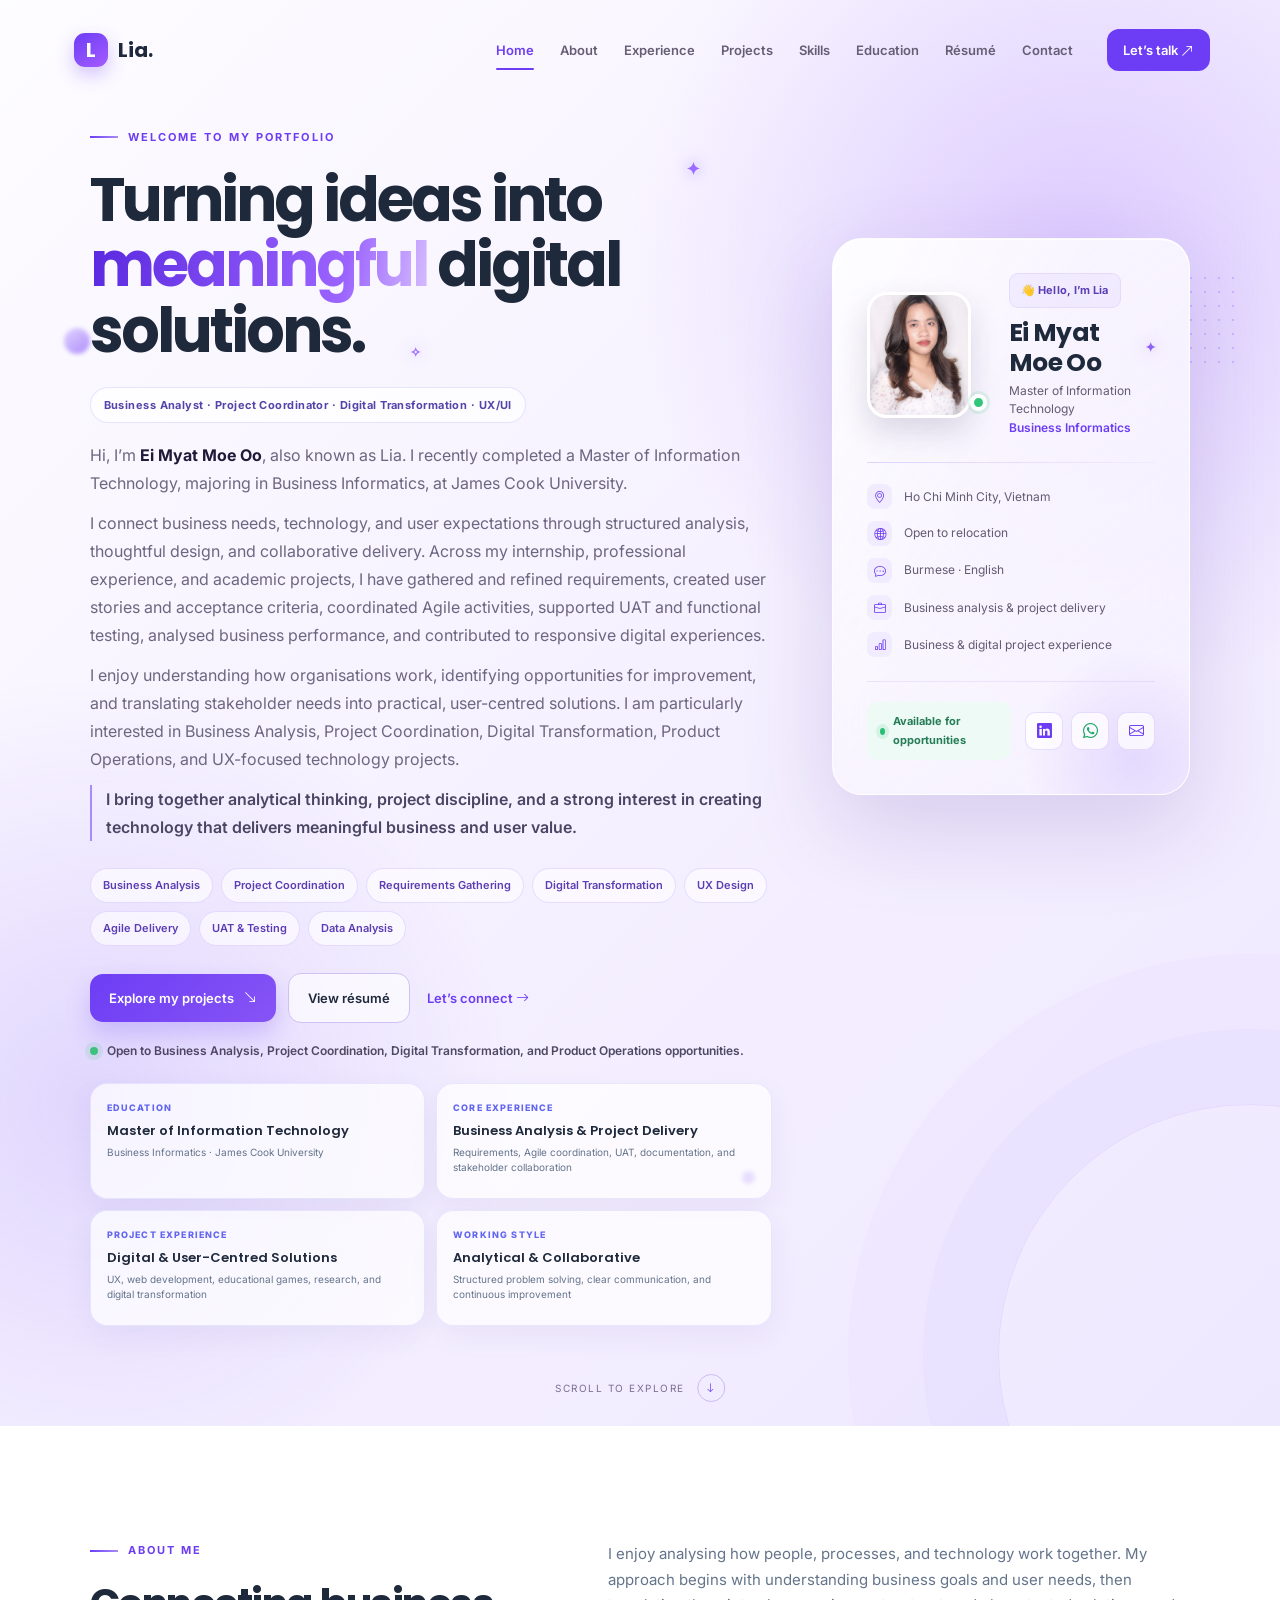
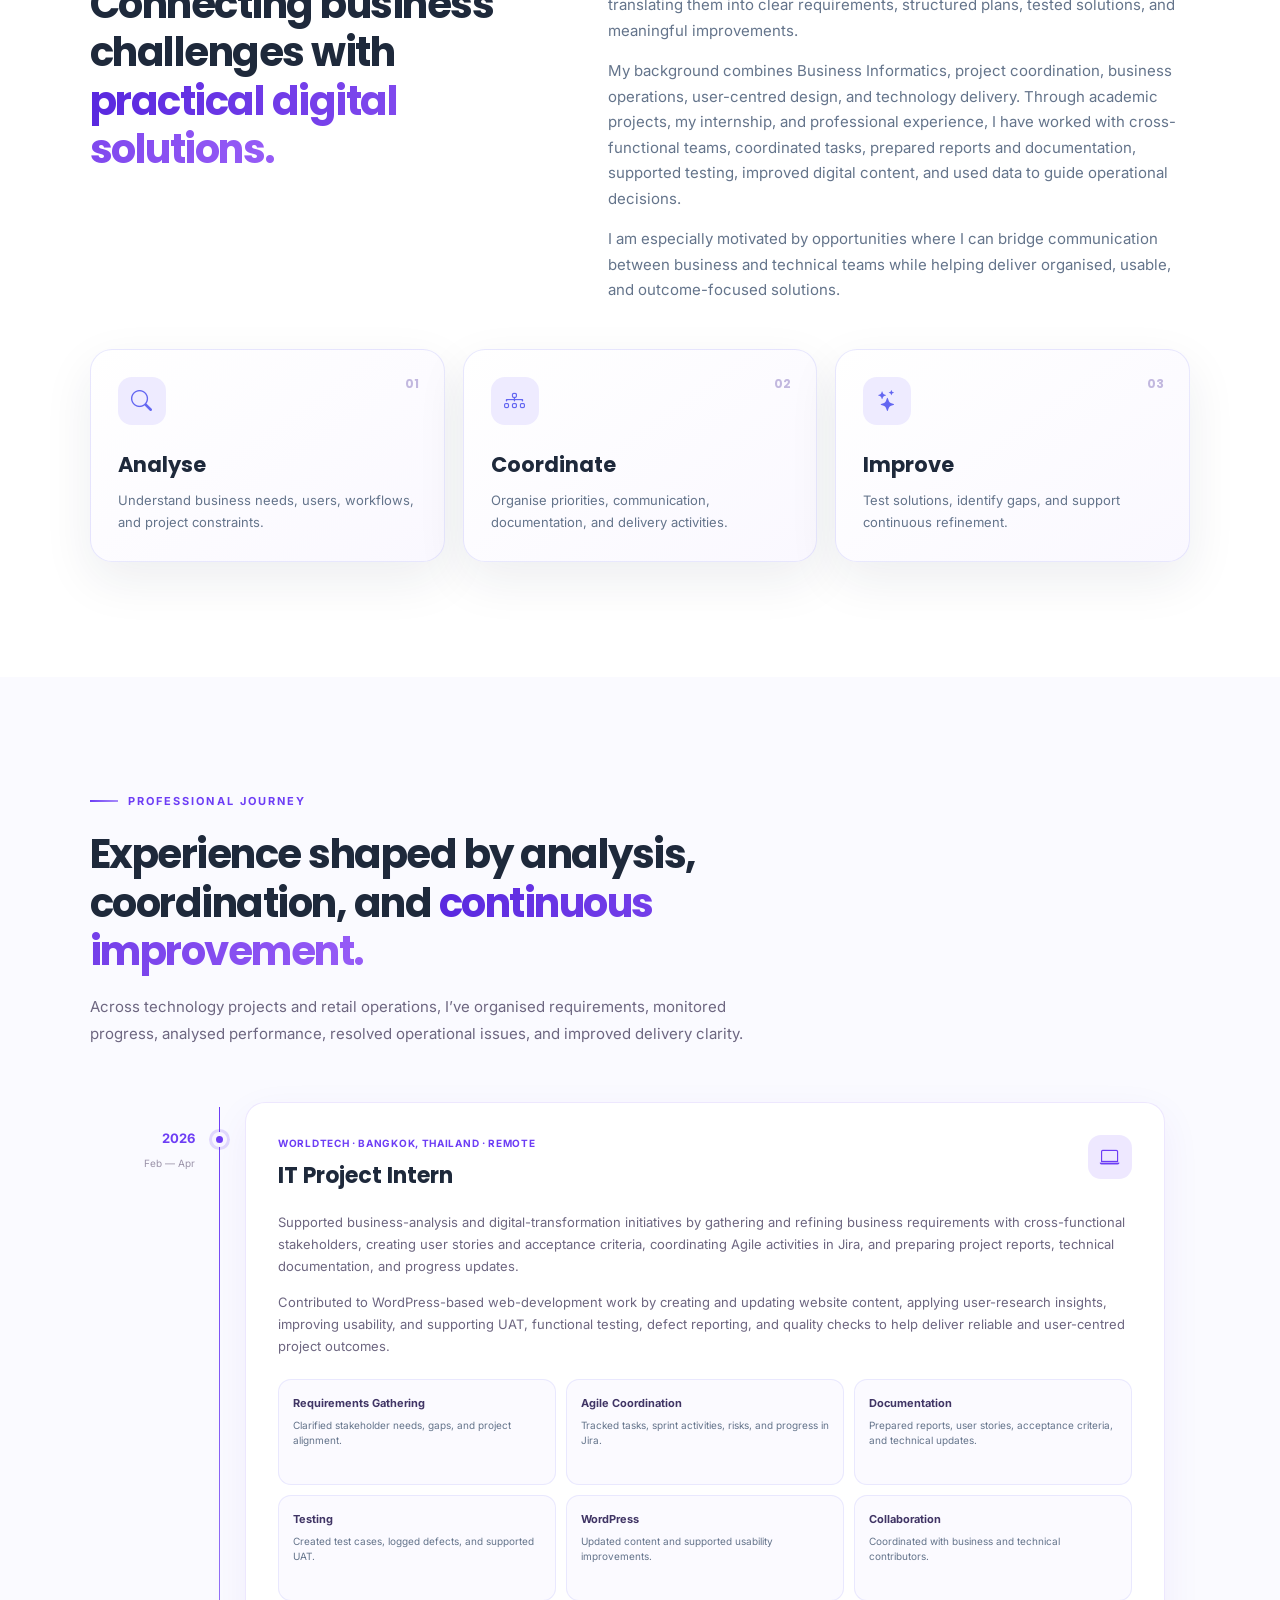
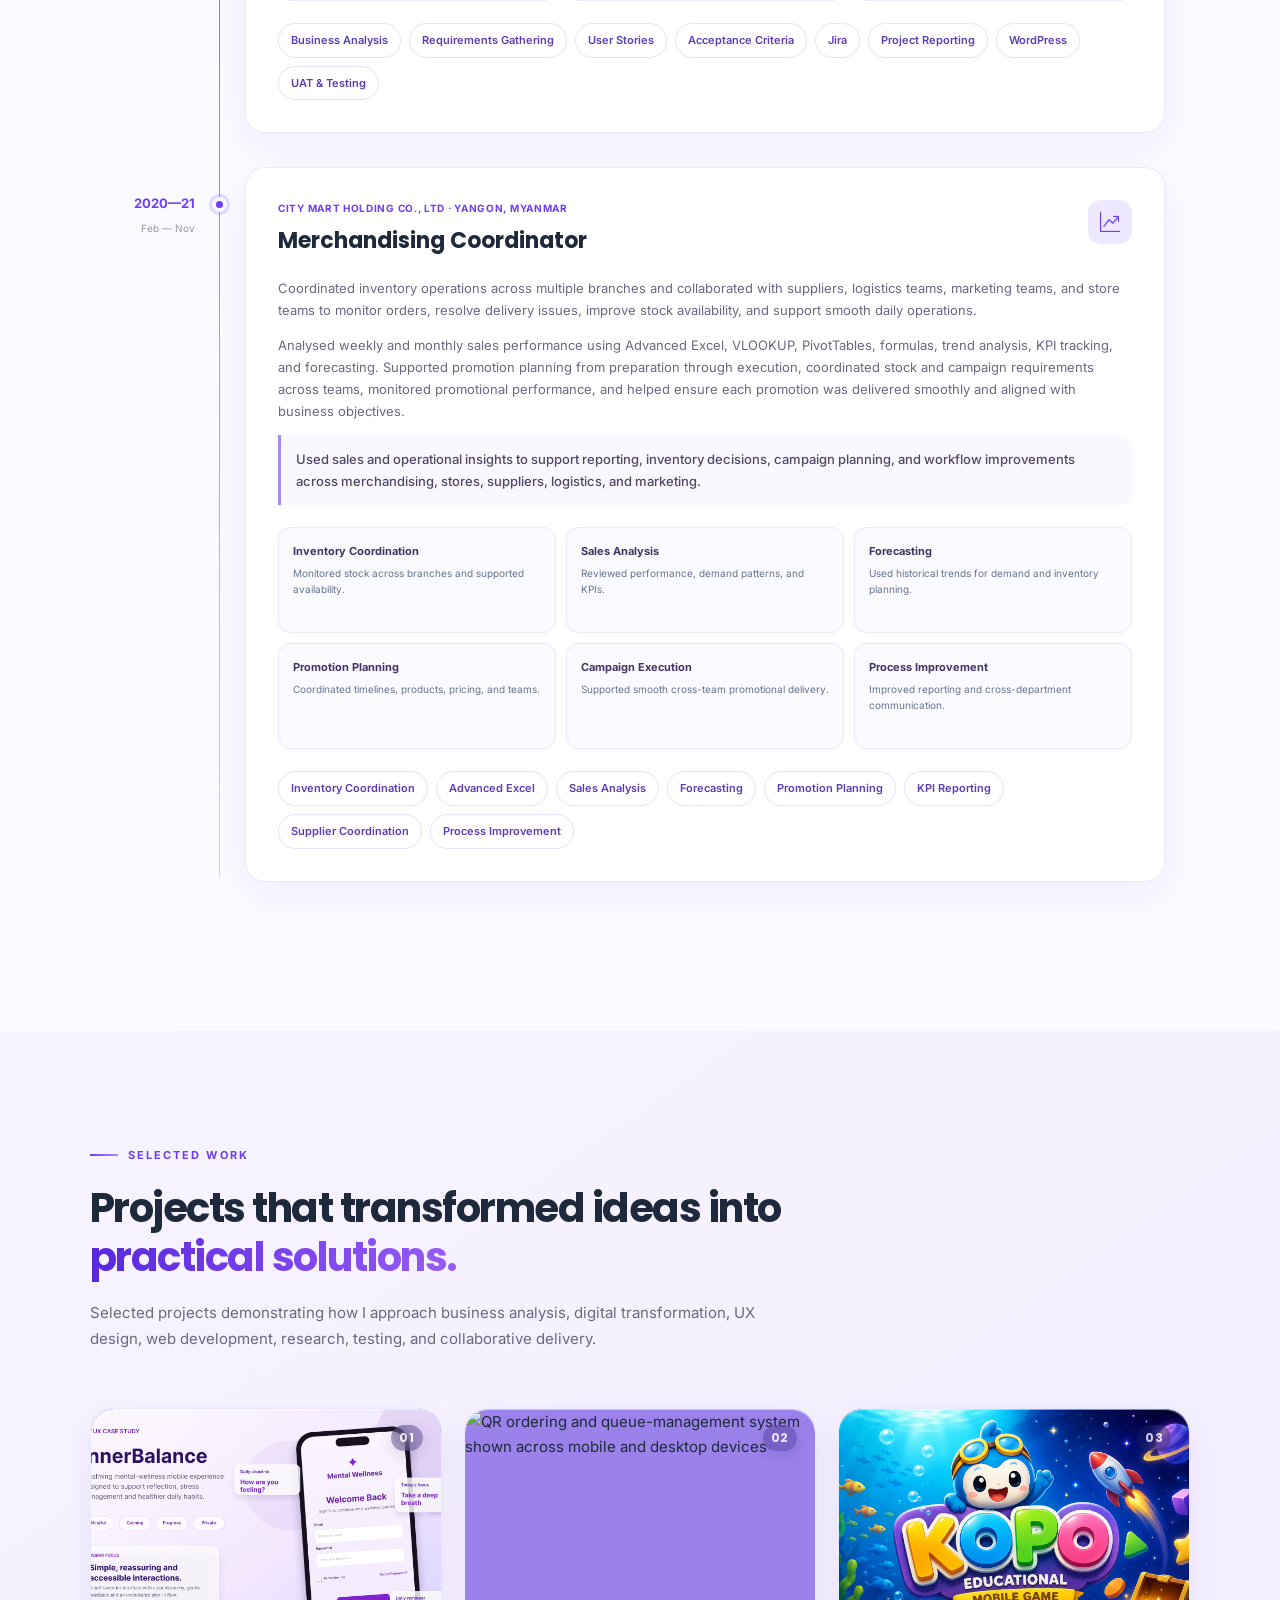
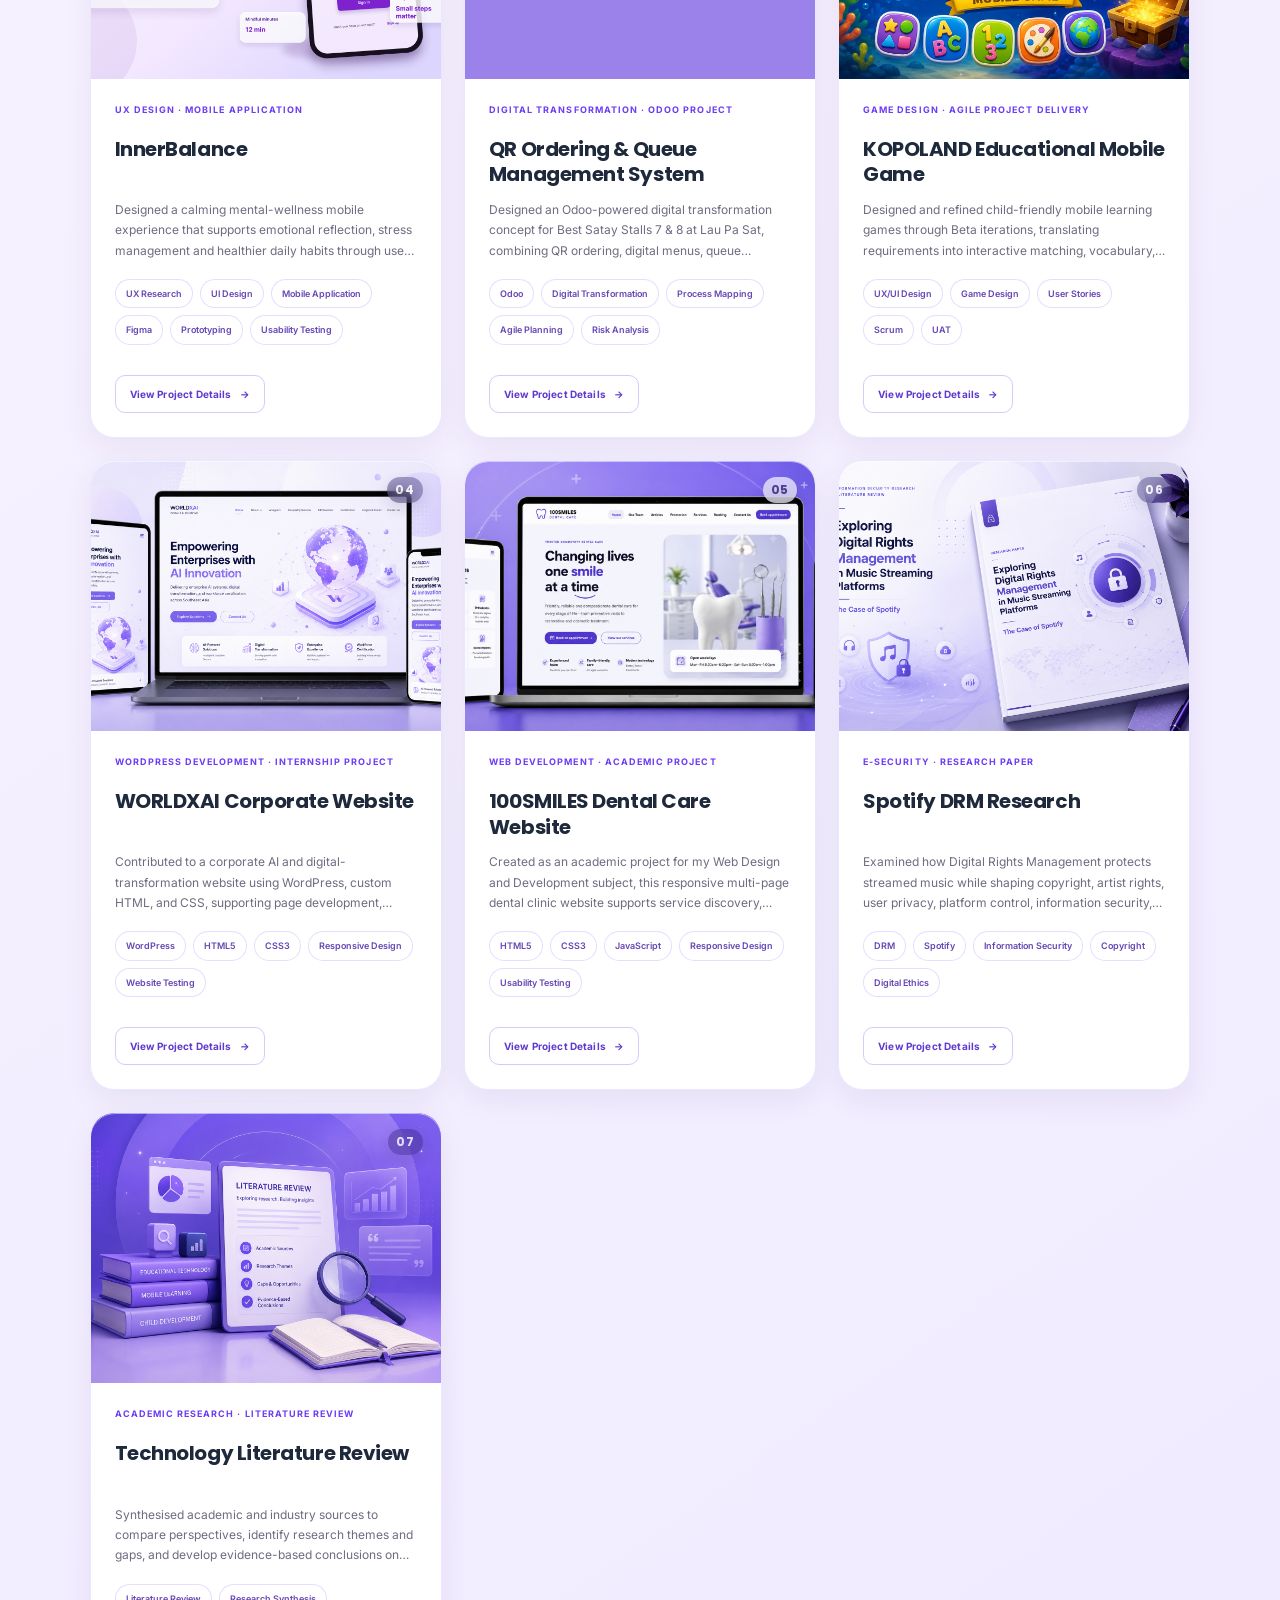
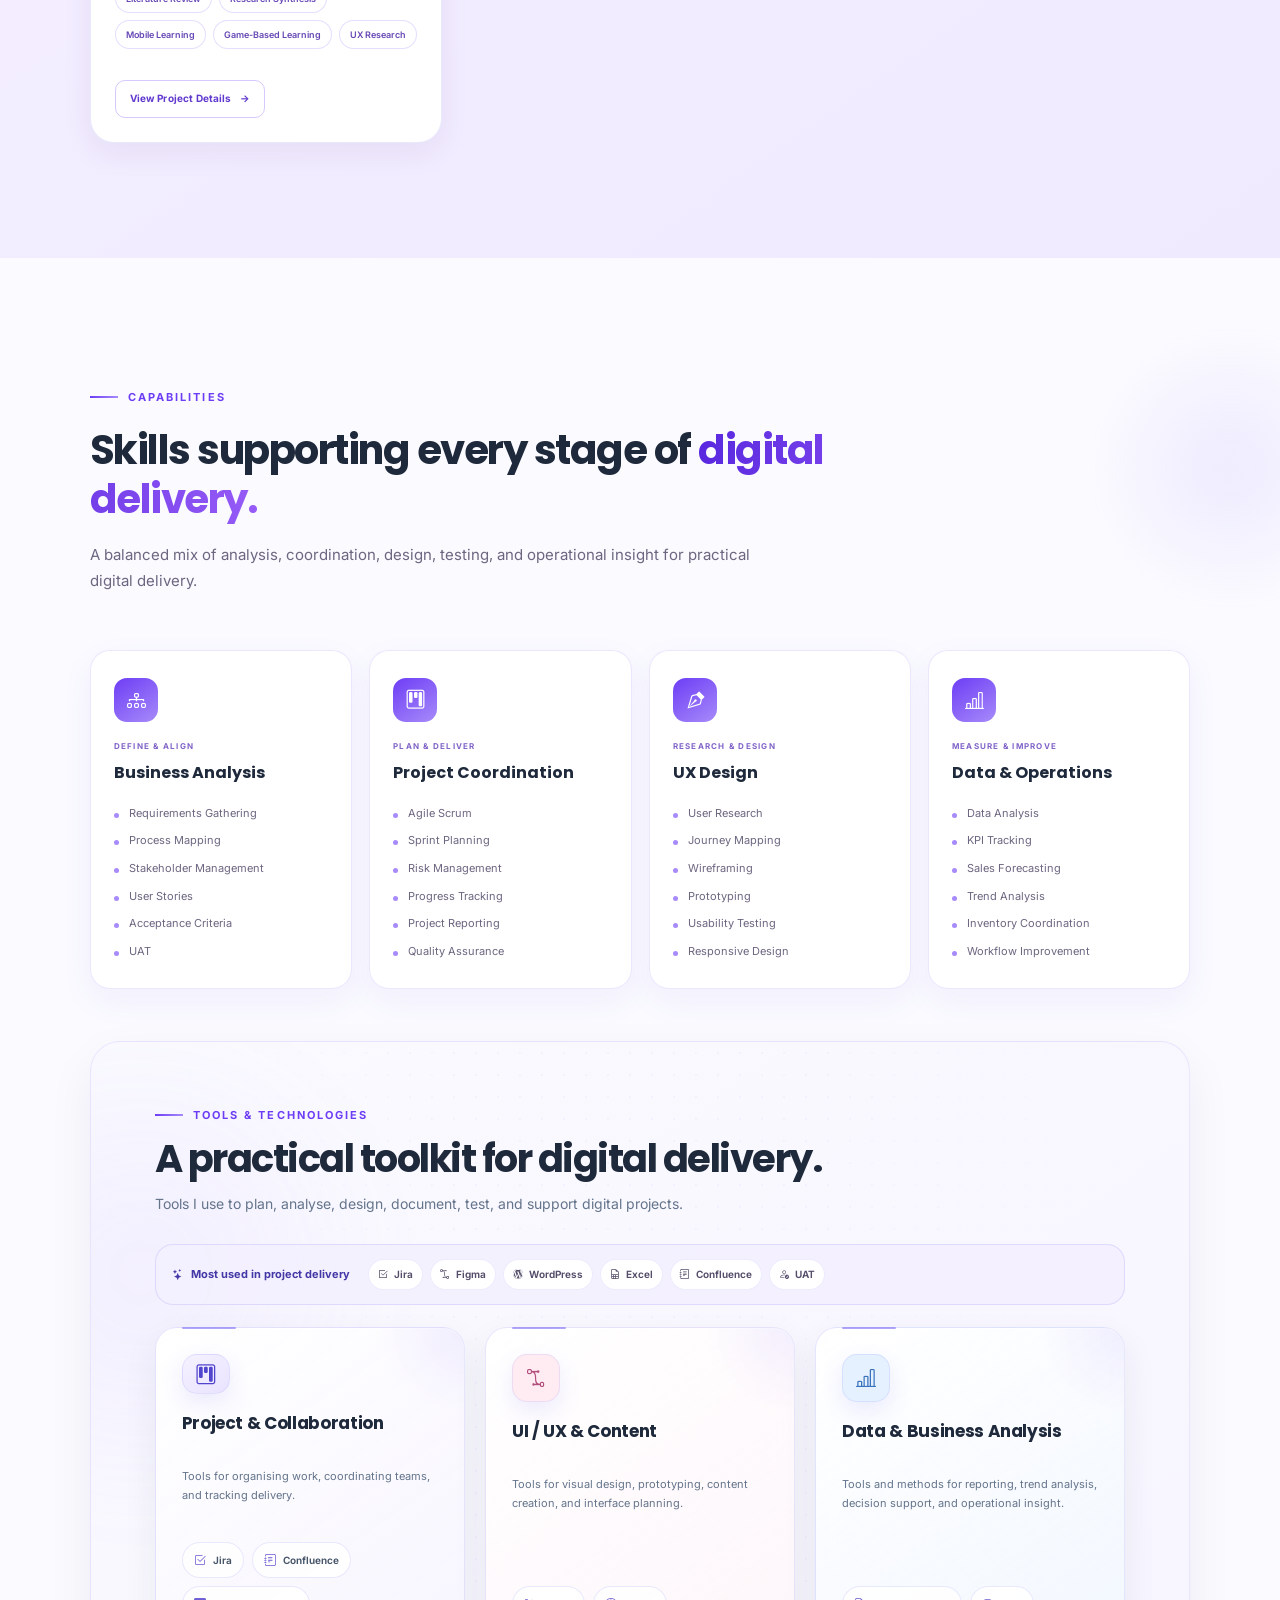
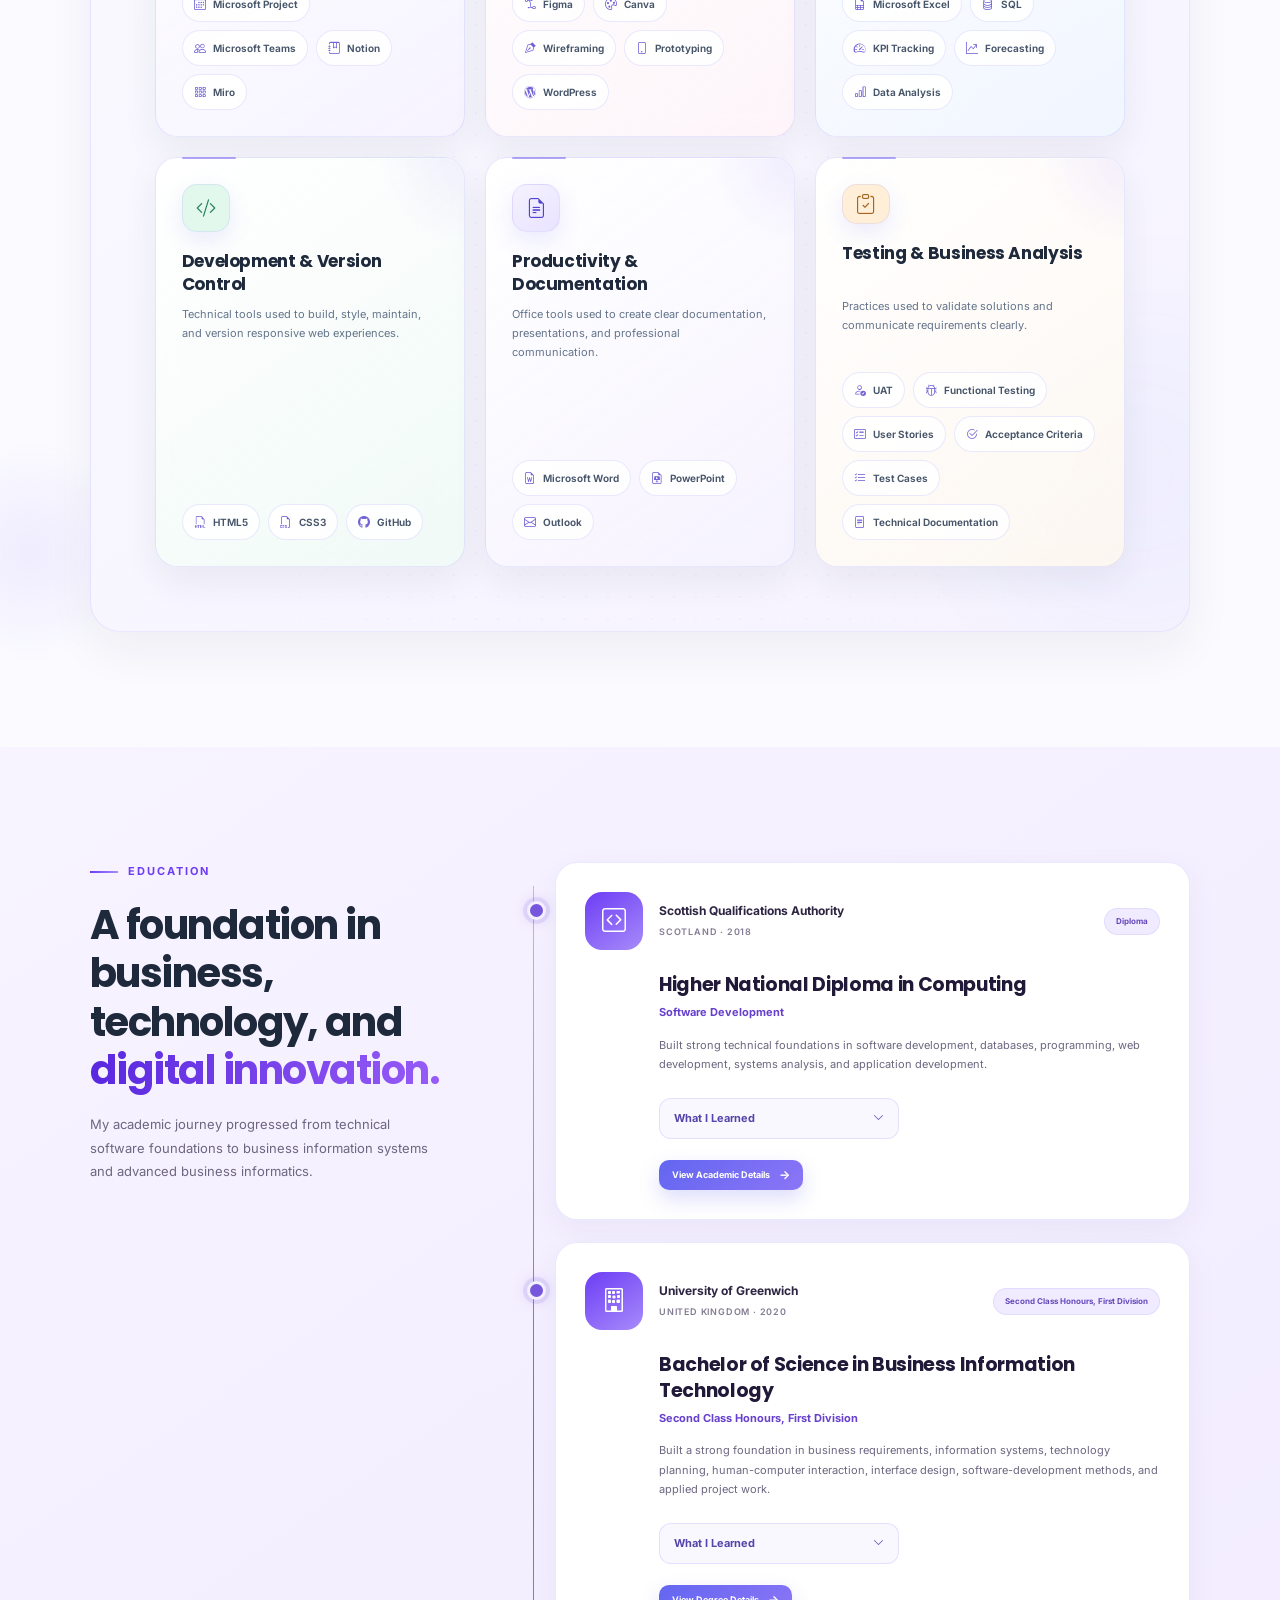
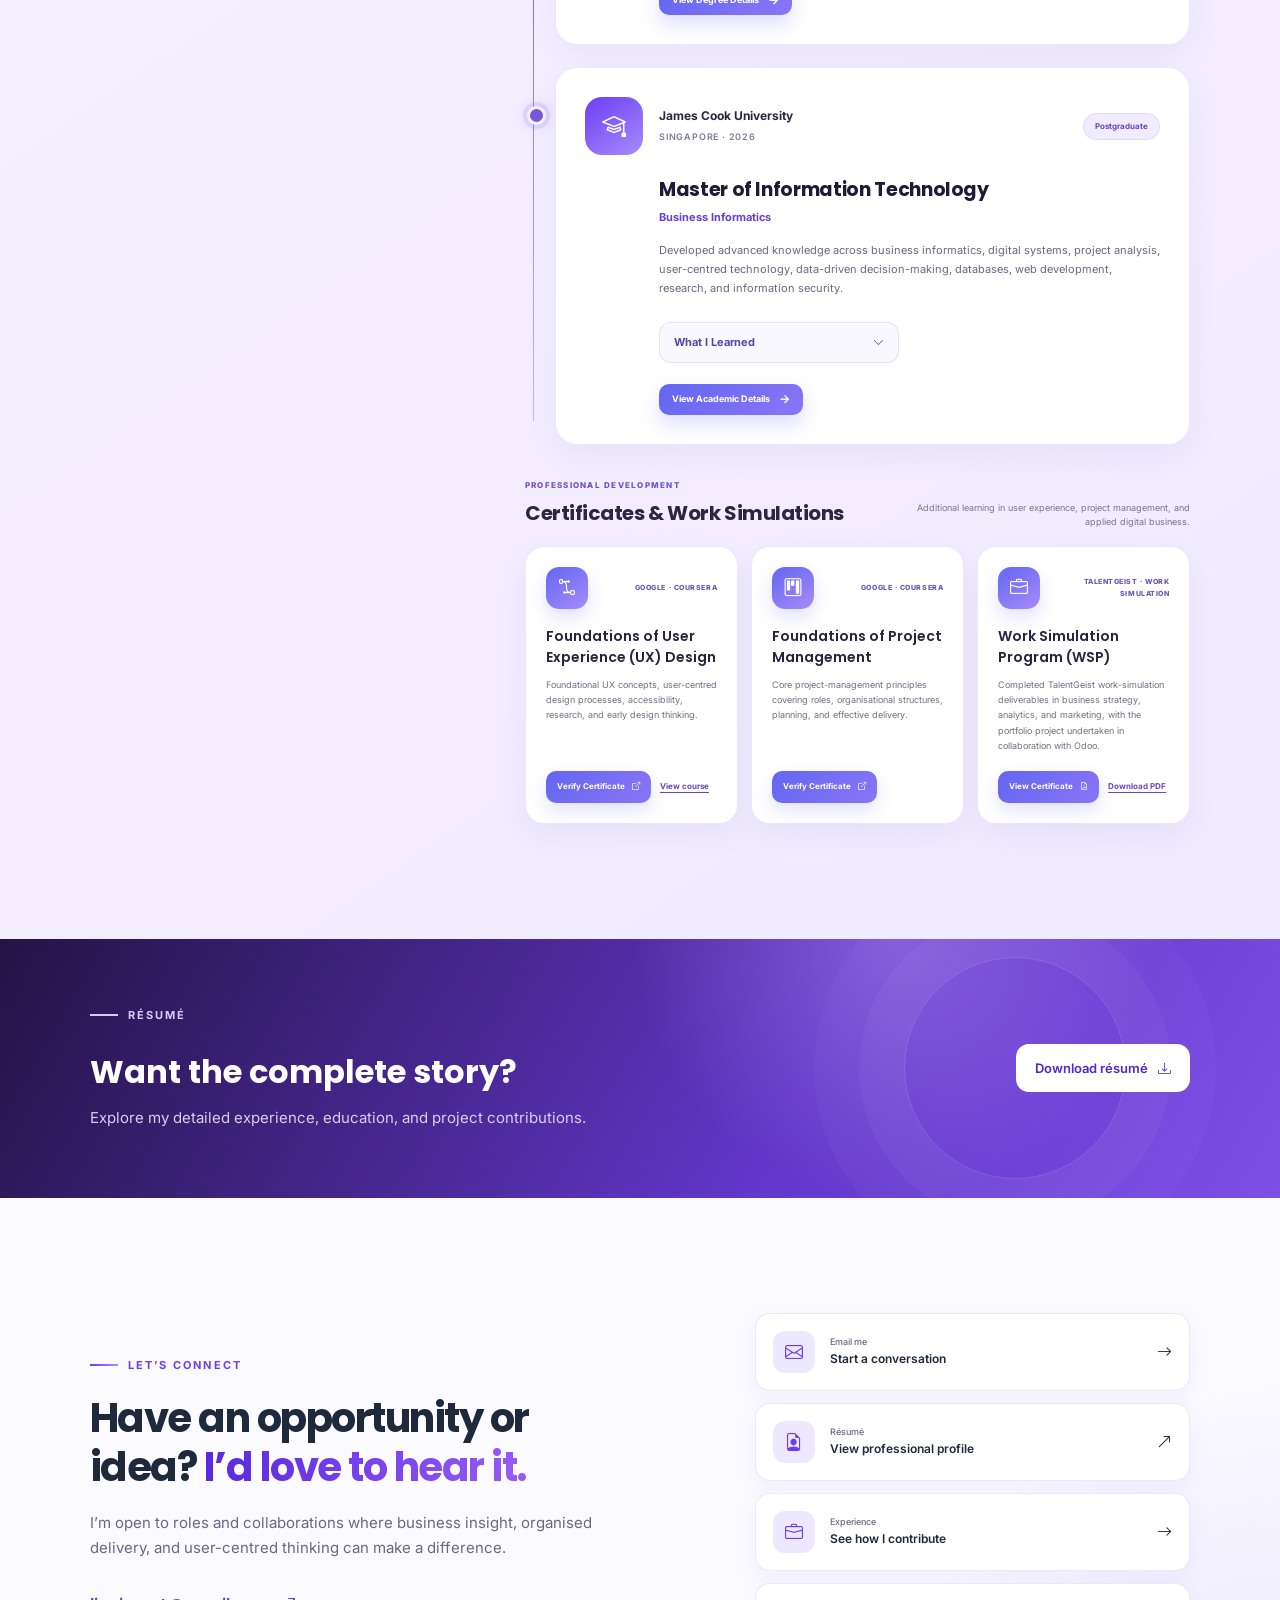
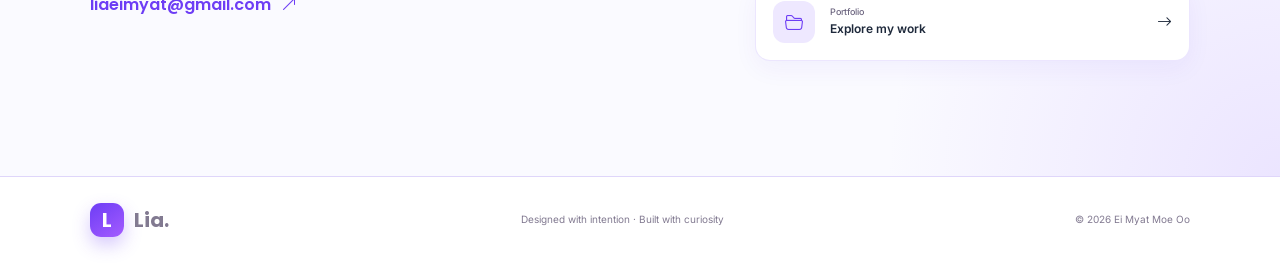
==== commit 5d173666: "commit" ====
--- a/index.html
+++ b/index.html
@@ -21,9 +21,9 @@
   <header class="site-header" id="header">
     <a class="brand" href="#home" aria-label="Lia home"><span class="brand-mark">L</span><span>Lia.</span></a>
     <nav id="nav" aria-label="Primary navigation">
-      <a class="active" href="#home">Home</a><a href="#about">About</a><a href="#experience">Experience</a><a href="#projects">Projects</a><a
-        href="#skills">Skills</a><a href="#education">Education</a><a href="#resume">Résumé</a><a
-        href="#contact">Contact</a>
+      <a class="active" href="#home">Home</a><a href="#about">About</a><a href="#experience">Experience</a><a
+        href="#projects">Projects</a><a href="#skills">Skills</a><a href="#education">Education</a><a
+        href="#resume">Résumé</a><a href="#contact">Contact</a>
     </nav>
     <a class="header-cta" href="#contact">Let’s talk <i class="bi bi-arrow-up-right"></i></a>
     <button class="menu-toggle" aria-label="Open menu" aria-expanded="false"><i class="bi bi-list"></i></button>
@@ -39,21 +39,37 @@
         <h1>Turning ideas into <em>meaningful</em> digital solutions.</h1>
         <p class="hero-role">Business Analyst · Project Coordinator · Digital Transformation · UX/UI</p>
         <div class="hero-intro">
-          <p>Hi, I’m <strong>Ei Myat Moe Oo</strong>, also known as Lia. I recently completed a Master of Information Technology, majoring in Business Informatics, at James Cook University.</p>
-          <p>I connect business needs, technology, and user expectations through structured analysis, thoughtful design, and collaborative delivery. Across my internship, professional experience, and academic projects, I have gathered and refined requirements, created user stories and acceptance criteria, coordinated Agile activities, supported UAT and functional testing, analysed business performance, and contributed to responsive digital experiences.</p>
-          <p>I enjoy understanding how organisations work, identifying opportunities for improvement, and translating stakeholder needs into practical, user-centred solutions. I am particularly interested in Business Analysis, Project Coordination, Digital Transformation, Product Operations, and UX-focused technology projects.</p>
-          <p class="hero-closing">I bring together analytical thinking, project discipline, and a strong interest in creating technology that delivers meaningful business and user value.</p>
-        </div>
-        <div class="capability-pills"><span>Business Analysis</span><span>Project Coordination</span><span>Requirements Gathering</span><span>Digital Transformation</span><span>UX Design</span><span>Agile Delivery</span><span>UAT &amp; Testing</span><span>Data Analysis</span></div>
+          <p>Hi, I’m <strong>Ei Myat Moe Oo</strong>, also known as Lia. I recently completed a Master of Information
+            Technology, majoring in Business Informatics, at James Cook University.</p>
+          <p>I connect business needs, technology, and user expectations through structured analysis, thoughtful design,
+            and collaborative delivery. Across my internship, professional experience, and academic projects, I have
+            gathered and refined requirements, created user stories and acceptance criteria, coordinated Agile
+            activities, supported UAT and functional testing, analysed business performance, and contributed to
+            responsive digital experiences.</p>
+          <p>I enjoy understanding how organisations work, identifying opportunities for improvement, and translating
+            stakeholder needs into practical, user-centred solutions. I am particularly interested in Business Analysis,
+            Project Coordination, Digital Transformation, Product Operations, and UX-focused technology projects.</p>
+          <p class="hero-closing">I bring together analytical thinking, project discipline, and a strong interest in
+            creating technology that delivers meaningful business and user value.</p>
+        </div>
+        <div class="capability-pills"><span>Business Analysis</span><span>Project Coordination</span><span>Requirements
+            Gathering</span><span>Digital Transformation</span><span>UX Design</span><span>Agile
+            Delivery</span><span>UAT &amp; Testing</span><span>Data Analysis</span></div>
         <div class="hero-actions"><a class="btn primary" href="#projects">Explore my projects <i
               class="bi bi-arrow-down-right"></i></a><a class="btn secondary" href="#resume">View résumé</a><a
             class="text-link" href="#contact">Let’s connect <i class="bi bi-arrow-right"></i></a></div>
-        <p class="hero-availability"><span></span>Open to Business Analysis, Project Coordination, Digital Transformation, and Product Operations opportunities.</p>
+        <p class="hero-availability"><span></span>Open to Business Analysis, Project Coordination, Digital
+          Transformation, and Product Operations opportunities.</p>
         <div class="hero-highlights" aria-label="Professional highlights">
-          <article><small>Education</small><strong>Master of Information Technology</strong><span>Business Informatics · James Cook University</span></article>
-          <article><small>Core experience</small><strong>Business Analysis &amp; Project Delivery</strong><span>Requirements, Agile coordination, UAT, documentation, and stakeholder collaboration</span></article>
-          <article><small>Project experience</small><strong>Digital &amp; User-Centred Solutions</strong><span>UX, web development, educational games, research, and digital transformation</span></article>
-          <article><small>Working style</small><strong>Analytical &amp; Collaborative</strong><span>Structured problem solving, clear communication, and continuous improvement</span></article>
+          <article><small>Education</small><strong>Master of Information Technology</strong><span>Business Informatics ·
+              James Cook University</span></article>
+          <article><small>Core experience</small><strong>Business Analysis &amp; Project
+              Delivery</strong><span>Requirements, Agile coordination, UAT, documentation, and stakeholder
+              collaboration</span></article>
+          <article><small>Project experience</small><strong>Digital &amp; User-Centred Solutions</strong><span>UX, web
+              development, educational games, research, and digital transformation</span></article>
+          <article><small>Working style</small><strong>Analytical &amp; Collaborative</strong><span>Structured problem
+              solving, clear communication, and continuous improvement</span></article>
         </div>
       </div>
       <aside class="profile-card reveal delay-1">
@@ -93,15 +109,30 @@
           <h2>Connecting business challenges with <em>practical digital solutions.</em></h2>
         </div>
         <div class="about-copy reveal">
-          <p>I enjoy analysing how people, processes, and technology work together. My approach begins with understanding business goals and user needs, then translating them into clear requirements, structured plans, tested solutions, and meaningful improvements.</p>
-          <p>My background combines Business Informatics, project coordination, business operations, user-centred design, and technology delivery. Through academic projects, my internship, and professional experience, I have worked with cross-functional teams, coordinated tasks, prepared reports and documentation, supported testing, improved digital content, and used data to guide operational decisions.</p>
-          <p>I am especially motivated by opportunities where I can bridge communication between business and technical teams while helping deliver organised, usable, and outcome-focused solutions.</p>
+          <p>I enjoy analysing how people, processes, and technology work together. My approach begins with
+            understanding business goals and user needs, then translating them into clear requirements, structured
+            plans, tested solutions, and meaningful improvements.</p>
+          <p>My background combines Business Informatics, project coordination, business operations, user-centred
+            design, and technology delivery. Through academic projects, my internship, and professional experience, I
+            have worked with cross-functional teams, coordinated tasks, prepared reports and documentation, supported
+            testing, improved digital content, and used data to guide operational decisions.</p>
+          <p>I am especially motivated by opportunities where I can bridge communication between business and technical
+            teams while helping deliver organised, usable, and outcome-focused solutions.</p>
         </div>
       </div>
       <div class="approach-grid">
-        <article class="approach-card reveal"><i class="bi bi-search"></i><span>01</span><h3>Analyse</h3><p>Understand business needs, users, workflows, and project constraints.</p></article>
-        <article class="approach-card reveal"><i class="bi bi-diagram-3"></i><span>02</span><h3>Coordinate</h3><p>Organise priorities, communication, documentation, and delivery activities.</p></article>
-        <article class="approach-card reveal"><i class="bi bi-stars"></i><span>03</span><h3>Improve</h3><p>Test solutions, identify gaps, and support continuous refinement.</p></article>
+        <article class="approach-card reveal"><i class="bi bi-search"></i><span>01</span>
+          <h3>Analyse</h3>
+          <p>Understand business needs, users, workflows, and project constraints.</p>
+        </article>
+        <article class="approach-card reveal"><i class="bi bi-diagram-3"></i><span>02</span>
+          <h3>Coordinate</h3>
+          <p>Organise priorities, communication, documentation, and delivery activities.</p>
+        </article>
+        <article class="approach-card reveal"><i class="bi bi-stars"></i><span>03</span>
+          <h3>Improve</h3>
+          <p>Test solutions, identify gaps, and support continuous refinement.</p>
+        </article>
       </div>
     </section>
 
@@ -123,12 +154,30 @@
                 <h3>IT Project Intern</h3>
               </div><i class="bi bi-laptop"></i>
             </div>
-            <p>Supported business-analysis and digital-transformation initiatives by gathering and refining business requirements with cross-functional stakeholders, creating user stories and acceptance criteria, coordinating Agile activities in Jira, and preparing project reports, technical documentation, and progress updates.</p>
-            <p>Contributed to WordPress-based web-development work by creating and updating website content, applying user-research insights, improving usability, and supporting UAT, functional testing, defect reporting, and quality checks to help deliver reliable and user-centred project outcomes.</p>
+            <p>Supported business-analysis and digital-transformation initiatives by gathering and refining business
+              requirements with cross-functional stakeholders, creating user stories and acceptance criteria,
+              coordinating Agile activities in Jira, and preparing project reports, technical documentation, and
+              progress updates.</p>
+            <p>Contributed to WordPress-based web-development work by creating and updating website content, applying
+              user-research insights, improving usability, and supporting UAT, functional testing, defect reporting, and
+              quality checks to help deliver reliable and user-centred project outcomes.</p>
             <div class="contribution-grid">
-              <article><strong>Requirements Gathering</strong><span>Clarified stakeholder needs, gaps, and project alignment.</span></article><article><strong>Agile Coordination</strong><span>Tracked tasks, sprint activities, risks, and progress in Jira.</span></article><article><strong>Documentation</strong><span>Prepared reports, user stories, acceptance criteria, and technical updates.</span></article><article><strong>Testing</strong><span>Created test cases, logged defects, and supported UAT.</span></article><article><strong>WordPress</strong><span>Updated content and supported usability improvements.</span></article><article><strong>Collaboration</strong><span>Coordinated with business and technical contributors.</span></article>
-            </div>
-            <div class="tags"><span>Business Analysis</span><span>Requirements Gathering</span><span>User Stories</span><span>Acceptance Criteria</span><span>Jira</span><span>Project Reporting</span><span>WordPress</span><span>UAT &amp; Testing</span></div>
+              <article><strong>Requirements Gathering</strong><span>Clarified stakeholder needs, gaps, and project
+                  alignment.</span></article>
+              <article><strong>Agile Coordination</strong><span>Tracked tasks, sprint activities, risks, and progress in
+                  Jira.</span></article>
+              <article><strong>Documentation</strong><span>Prepared reports, user stories, acceptance criteria, and
+                  technical updates.</span></article>
+              <article><strong>Testing</strong><span>Created test cases, logged defects, and supported UAT.</span>
+              </article>
+              <article><strong>WordPress</strong><span>Updated content and supported usability improvements.</span>
+              </article>
+              <article><strong>Collaboration</strong><span>Coordinated with business and technical contributors.</span>
+              </article>
+            </div>
+            <div class="tags"><span>Business Analysis</span><span>Requirements Gathering</span><span>User
+                Stories</span><span>Acceptance Criteria</span><span>Jira</span><span>Project
+                Reporting</span><span>WordPress</span><span>UAT &amp; Testing</span></div>
           </div>
         </article>
         <article class="timeline-card reveal">
@@ -141,11 +190,33 @@
                 <h3>Merchandising Coordinator</h3>
               </div><i class="bi bi-graph-up-arrow"></i>
             </div>
-            <p>Coordinated inventory operations across multiple branches and collaborated with suppliers, logistics teams, marketing teams, and store teams to monitor orders, resolve delivery issues, improve stock availability, and support smooth daily operations.</p>
-            <p>Analysed weekly and monthly sales performance using Advanced Excel, VLOOKUP, PivotTables, formulas, trend analysis, KPI tracking, and forecasting. Supported promotion planning from preparation through execution, coordinated stock and campaign requirements across teams, monitored promotional performance, and helped ensure each promotion was delivered smoothly and aligned with business objectives.</p>
-            <p class="experience-insight">Used sales and operational insights to support reporting, inventory decisions, campaign planning, and workflow improvements across merchandising, stores, suppliers, logistics, and marketing.</p>
-            <div class="contribution-grid"><article><strong>Inventory Coordination</strong><span>Monitored stock across branches and supported availability.</span></article><article><strong>Sales Analysis</strong><span>Reviewed performance, demand patterns, and KPIs.</span></article><article><strong>Forecasting</strong><span>Used historical trends for demand and inventory planning.</span></article><article><strong>Promotion Planning</strong><span>Coordinated timelines, products, pricing, and teams.</span></article><article><strong>Campaign Execution</strong><span>Supported smooth cross-team promotional delivery.</span></article><article><strong>Process Improvement</strong><span>Improved reporting and cross-department communication.</span></article></div>
-            <div class="tags"><span>Inventory Coordination</span><span>Advanced Excel</span><span>Sales Analysis</span><span>Forecasting</span><span>Promotion Planning</span><span>KPI Reporting</span><span>Supplier Coordination</span><span>Process Improvement</span></div>
+            <p>Coordinated inventory operations across multiple branches and collaborated with suppliers, logistics
+              teams, marketing teams, and store teams to monitor orders, resolve delivery issues, improve stock
+              availability, and support smooth daily operations.</p>
+            <p>Analysed weekly and monthly sales performance using Advanced Excel, VLOOKUP, PivotTables, formulas, trend
+              analysis, KPI tracking, and forecasting. Supported promotion planning from preparation through execution,
+              coordinated stock and campaign requirements across teams, monitored promotional performance, and helped
+              ensure each promotion was delivered smoothly and aligned with business objectives.</p>
+            <p class="experience-insight">Used sales and operational insights to support reporting, inventory decisions,
+              campaign planning, and workflow improvements across merchandising, stores, suppliers, logistics, and
+              marketing.</p>
+            <div class="contribution-grid">
+              <article><strong>Inventory Coordination</strong><span>Monitored stock across branches and supported
+                  availability.</span></article>
+              <article><strong>Sales Analysis</strong><span>Reviewed performance, demand patterns, and KPIs.</span>
+              </article>
+              <article><strong>Forecasting</strong><span>Used historical trends for demand and inventory
+                  planning.</span></article>
+              <article><strong>Promotion Planning</strong><span>Coordinated timelines, products, pricing, and
+                  teams.</span></article>
+              <article><strong>Campaign Execution</strong><span>Supported smooth cross-team promotional delivery.</span>
+              </article>
+              <article><strong>Process Improvement</strong><span>Improved reporting and cross-department
+                  communication.</span></article>
+            </div>
+            <div class="tags"><span>Inventory Coordination</span><span>Advanced Excel</span><span>Sales
+                Analysis</span><span>Forecasting</span><span>Promotion Planning</span><span>KPI
+                Reporting</span><span>Supplier Coordination</span><span>Process Improvement</span></div>
           </div>
         </article>
       </div>
@@ -155,26 +226,33 @@
       <div class="section-heading reveal">
         <div class="eyebrow"><span></span> Selected work</div>
         <h2>Projects that transformed ideas into <em>practical solutions.</em></h2>
-        <p>Selected projects demonstrating how I approach business analysis, digital transformation, UX design, web development, research, testing, and collaborative delivery.</p>
+        <p>Selected projects demonstrating how I approach business analysis, digital transformation, UX design, web
+          development, research, testing, and collaborative delivery.</p>
       </div>
       <div class="project-grid">
         <article class="project-card project-card--innerbalance featured reveal">
           <div class="project-visual innerbalance-cover-wrap">
-            <img src="assets/img/InnerBalance — Portfolio Hero Banner.png" alt="InnerBalance mental-wellness mobile application portfolio showcase"
-              class="innerbalance-cover-image" loading="lazy">
+            <img src="assets/img/InnerBalance — Portfolio Hero Banner.png"
+              alt="InnerBalance mental-wellness mobile application portfolio showcase" class="innerbalance-cover-image"
+              loading="lazy">
             <span class="project-number">01</span>
           </div>
           <div class="project-body">
             <p class="project-type">UX Design · Mobile Application</p>
             <h3>InnerBalance</h3>
-            <p>Designed a calming mental-wellness mobile experience that supports emotional reflection, stress management and healthier daily habits through user-centred research, prototyping and accessible interface design.</p>
-            <div class="tags"><span>UX Research</span><span>UI Design</span><span>Mobile Application</span><span>Figma</span><span>Prototyping</span><span>Usability Testing</span></div><a href="innerbalance.html" class="project-link">View Project Details
+            <p>Designed a calming mental-wellness mobile experience that supports emotional reflection, stress
+              management and healthier daily habits through user-centred research, prototyping and accessible interface
+              design.</p>
+            <div class="tags"><span>UX Research</span><span>UI Design</span><span>Mobile
+                Application</span><span>Figma</span><span>Prototyping</span><span>Usability Testing</span></div><a
+              href="innerbalance.html" class="project-link">View Project Details
               <span>→</span></a>
           </div>
         </article>
         <article class="project-card project-card--odoo reveal">
           <div class="project-visual odoo-cover-wrap">
-            <img src="assets/img/NYC.PNG" alt="QR ordering and queue-management system shown across mobile and desktop devices"
+            <img src="assets/img/NYC.PNG"
+              alt="QR ordering and queue-management system shown across mobile and desktop devices"
               class="odoo-cover-image" loading="lazy">
             <span class="project-number">02</span>
           </div>
@@ -182,28 +260,35 @@
             <p class="project-type">Digital Transformation · Odoo Project</p>
             <h3>QR Ordering &amp; Queue Management System</h3>
             <p>Designed an Odoo-powered digital transformation concept for Best Satay Stalls 7 &amp; 8 at Lau Pa Sat,
-              combining QR ordering, digital menus, queue tracking, cashless payments, and a phased implementation roadmap.</p>
-            <div class="tags"><span>Odoo</span><span>Digital Transformation</span><span>Process Mapping</span><span>Agile Planning</span><span>Risk Analysis</span></div><a href="sme-digital-transformation.html" class="project-link">View Project Details
+              combining QR ordering, digital menus, queue tracking, cashless payments, and a phased implementation
+              roadmap.</p>
+            <div class="tags"><span>Odoo</span><span>Digital Transformation</span><span>Process
+                Mapping</span><span>Agile Planning</span><span>Risk Analysis</span></div><a
+              href="sme-digital-transformation.html" class="project-link">View Project Details
               <span>→</span></a>
           </div>
         </article>
         <article class="project-card project-card--kopoland reveal">
           <div class="project-visual kopoland-cover-wrap">
-            <img src="assets/img/KOPO hero.png" alt="KOPOLAND educational mobile game with underwater and space learning themes"
+            <img src="assets/img/KOPO hero.png"
+              alt="KOPOLAND educational mobile game with underwater and space learning themes"
               class="kopoland-cover-image" loading="lazy">
             <span class="project-number">03</span>
           </div>
           <div class="project-body">
             <p class="project-type">Game Design · Agile Project Delivery</p>
             <h3>KOPOLAND Educational Mobile Game</h3>
-            <p>Designed and refined child-friendly mobile learning games through Beta iterations, translating requirements into interactive matching, vocabulary, and counting experiences.</p>
-            <div class="tags"><span>UX/UI Design</span><span>Game Design</span><span>User Stories</span><span>Scrum</span><span>UAT</span></div>
+            <p>Designed and refined child-friendly mobile learning games through Beta iterations, translating
+              requirements into interactive matching, vocabulary, and counting experiences.</p>
+            <div class="tags"><span>UX/UI Design</span><span>Game Design</span><span>User
+                Stories</span><span>Scrum</span><span>UAT</span></div>
             <a href="ict-mobile-game.html" class="project-link">View Project Details <span>→</span></a>
           </div>
         </article>
         <article class="project-card project-card--worldxai reveal">
           <div class="project-visual worldxai-cover-wrap">
-            <img src="assets/img/XAI hero .png" alt="WORLDXAI corporate website displayed across laptop, tablet, and mobile devices"
+            <img src="assets/img/XAI hero .png"
+              alt="WORLDXAI corporate website displayed across laptop, tablet, and mobile devices"
               class="worldxai-cover-image" loading="lazy">
             <span class="project-number">04</span>
           </div>
@@ -211,8 +296,11 @@
             <p class="project-type">WordPress Development · Internship Project</p>
             <h3>WORLDXAI Corporate Website</h3>
             <p>Contributed to a corporate AI and digital-transformation website using WordPress, custom HTML, and CSS,
-              supporting page development, responsive styling, content updates, testing, and stakeholder coordination.</p>
-            <div class="tags"><span>WordPress</span><span>HTML5</span><span>CSS3</span><span>Responsive Design</span><span>Website Testing</span></div><a href="xai-project.html" class="project-link">View Project Details
+              supporting page development, responsive styling, content updates, testing, and stakeholder coordination.
+            </p>
+            <div class="tags"><span>WordPress</span><span>HTML5</span><span>CSS3</span><span>Responsive
+                Design</span><span>Website Testing</span></div><a href="xai-project.html" class="project-link">View
+              Project Details
               <span>→</span></a>
           </div>
         </article>
@@ -238,7 +326,8 @@
         </article>
         <article class="project-card project-card--spotify reveal">
           <div class="project-visual spotify-cover-wrap">
-            <img src="assets/img/Spotify Case .png" alt="Spotify digital rights management information-security research case study"
+            <img src="assets/img/Spotify Case .png"
+              alt="Spotify digital rights management information-security research case study"
               class="spotify-cover-image" loading="lazy">
             <span class="project-number">06</span>
           </div>
@@ -247,23 +336,27 @@
             <h3>Spotify DRM Research</h3>
             <p>Examined how Digital Rights Management protects streamed music while shaping copyright, artist rights,
               user privacy, platform control, information security, and digital ethics.</p>
-            <div class="tags"><span>DRM</span><span>Spotify</span><span>Information Security</span><span>Copyright</span><span>Digital Ethics</span></div>
+            <div class="tags"><span>DRM</span><span>Spotify</span><span>Information
+                Security</span><span>Copyright</span><span>Digital Ethics</span></div>
             <a href="e-security-research.html" class="project-link">View Project Details <span>→</span></a>
           </div>
         </article>
         <article class="project-card project-card--literature reveal" aria-describedby="literature-card-subtitle">
           <div class="project-visual literature-cover-wrap">
-            <img src="assets/img/Lit hero.png" alt="Technology literature review represented by academic sources, research themes, and evidence synthesis"
+            <img src="assets/img/Lit hero.png"
+              alt="Technology literature review represented by academic sources, research themes, and evidence synthesis"
               class="literature-cover-image" loading="lazy">
             <span class="project-number">07</span>
           </div>
           <div class="project-body">
             <p class="project-type">Academic Research · Literature Review</p>
             <h3>Technology Literature Review</h3>
-            <span id="literature-card-subtitle" class="visually-hidden">Designing Engaging Mobile Counting Games for Children</span>
+            <span id="literature-card-subtitle" class="visually-hidden">Designing Engaging Mobile Counting Games for
+              Children</span>
             <p>Synthesised academic and industry sources to compare perspectives, identify research themes and gaps,
               and develop evidence-based conclusions on engaging mobile counting games for young children.</p>
-            <div class="tags"><span>Literature Review</span><span>Research Synthesis</span><span>Mobile Learning</span><span>Game-Based Learning</span><span>UX Research</span></div>
+            <div class="tags"><span>Literature Review</span><span>Research Synthesis</span><span>Mobile
+                Learning</span><span>Game-Based Learning</span><span>UX Research</span></div>
             <a href="technology-literature-review.html" class="project-link">View Project Details <span>→</span></a>
           </div>
         </article>
@@ -274,7 +367,8 @@
       <div class="section-heading reveal">
         <div class="eyebrow"><span></span> Capabilities</div>
         <h2>Skills supporting every stage of <em>digital delivery.</em></h2>
-        <p>A balanced mix of analysis, coordination, design, testing, and operational insight for practical digital delivery.</p>
+        <p>A balanced mix of analysis, coordination, design, testing, and operational insight for practical digital
+          delivery.</p>
       </div>
       <div class="skills-grid">
         <article class="skill-card skill-reveal"><i class="bi bi-diagram-3"></i>
@@ -332,7 +426,12 @@
             <h3>Project &amp; Collaboration</h3>
             <p>Tools for organising work, coordinating teams, and tracking delivery.</p>
             <div class="tool-chip-list">
-              <span class="tool-chip"><i class="bi bi-check2-square" aria-hidden="true"></i>Jira</span><span class="tool-chip"><i class="bi bi-journal-text" aria-hidden="true"></i>Confluence</span><span class="tool-chip"><i class="bi bi-calendar3" aria-hidden="true"></i>Microsoft Project</span><span class="tool-chip"><i class="bi bi-people" aria-hidden="true"></i>Microsoft Teams</span><span class="tool-chip"><i class="bi bi-journal-bookmark" aria-hidden="true"></i>Notion</span><span class="tool-chip"><i class="bi bi-grid-3x3-gap" aria-hidden="true"></i>Miro</span>
+              <span class="tool-chip"><i class="bi bi-check2-square" aria-hidden="true"></i>Jira</span><span
+                class="tool-chip"><i class="bi bi-journal-text" aria-hidden="true"></i>Confluence</span><span
+                class="tool-chip"><i class="bi bi-calendar3" aria-hidden="true"></i>Microsoft Project</span><span
+                class="tool-chip"><i class="bi bi-people" aria-hidden="true"></i>Microsoft Teams</span><span
+                class="tool-chip"><i class="bi bi-journal-bookmark" aria-hidden="true"></i>Notion</span><span
+                class="tool-chip"><i class="bi bi-grid-3x3-gap" aria-hidden="true"></i>Miro</span>
             </div>
           </article>
 
@@ -341,7 +440,11 @@
             <h3>UI / UX &amp; Content</h3>
             <p>Tools for visual design, prototyping, content creation, and interface planning.</p>
             <div class="tool-chip-list">
-              <span class="tool-chip"><i class="bi bi-bezier2" aria-hidden="true"></i>Figma</span><span class="tool-chip"><i class="bi bi-palette" aria-hidden="true"></i>Canva</span><span class="tool-chip"><i class="bi bi-vector-pen" aria-hidden="true"></i>Wireframing</span><span class="tool-chip"><i class="bi bi-phone" aria-hidden="true"></i>Prototyping</span><span class="tool-chip"><i class="bi bi-wordpress" aria-hidden="true"></i>WordPress</span>
+              <span class="tool-chip"><i class="bi bi-bezier2" aria-hidden="true"></i>Figma</span><span
+                class="tool-chip"><i class="bi bi-palette" aria-hidden="true"></i>Canva</span><span class="tool-chip"><i
+                  class="bi bi-vector-pen" aria-hidden="true"></i>Wireframing</span><span class="tool-chip"><i
+                  class="bi bi-phone" aria-hidden="true"></i>Prototyping</span><span class="tool-chip"><i
+                  class="bi bi-wordpress" aria-hidden="true"></i>WordPress</span>
             </div>
           </article>
 
@@ -350,7 +453,11 @@
             <h3>Data &amp; Business Analysis</h3>
             <p>Tools and methods for reporting, trend analysis, decision support, and operational insight.</p>
             <div class="tool-chip-list">
-              <span class="tool-chip"><i class="bi bi-file-earmark-spreadsheet" aria-hidden="true"></i>Microsoft Excel</span><span class="tool-chip"><i class="bi bi-database" aria-hidden="true"></i>SQL</span><span class="tool-chip"><i class="bi bi-speedometer2" aria-hidden="true"></i>KPI Tracking</span><span class="tool-chip"><i class="bi bi-graph-up-arrow" aria-hidden="true"></i>Forecasting</span><span class="tool-chip"><i class="bi bi-bar-chart" aria-hidden="true"></i>Data Analysis</span>
+              <span class="tool-chip"><i class="bi bi-file-earmark-spreadsheet" aria-hidden="true"></i>Microsoft
+                Excel</span><span class="tool-chip"><i class="bi bi-database" aria-hidden="true"></i>SQL</span><span
+                class="tool-chip"><i class="bi bi-speedometer2" aria-hidden="true"></i>KPI Tracking</span><span
+                class="tool-chip"><i class="bi bi-graph-up-arrow" aria-hidden="true"></i>Forecasting</span><span
+                class="tool-chip"><i class="bi bi-bar-chart" aria-hidden="true"></i>Data Analysis</span>
             </div>
           </article>
 
@@ -359,7 +466,9 @@
             <h3>Development &amp; Version Control</h3>
             <p>Technical tools used to build, style, maintain, and version responsive web experiences.</p>
             <div class="tool-chip-list">
-              <span class="tool-chip"><i class="bi bi-filetype-html" aria-hidden="true"></i>HTML5</span><span class="tool-chip"><i class="bi bi-filetype-css" aria-hidden="true"></i>CSS3</span><span class="tool-chip"><i class="bi bi-github" aria-hidden="true"></i>GitHub</span>
+              <span class="tool-chip"><i class="bi bi-filetype-html" aria-hidden="true"></i>HTML5</span><span
+                class="tool-chip"><i class="bi bi-filetype-css" aria-hidden="true"></i>CSS3</span><span
+                class="tool-chip"><i class="bi bi-github" aria-hidden="true"></i>GitHub</span>
             </div>
           </article>
 
@@ -368,7 +477,10 @@
             <h3>Productivity &amp; Documentation</h3>
             <p>Office tools used to create clear documentation, presentations, and professional communication.</p>
             <div class="tool-chip-list">
-              <span class="tool-chip"><i class="bi bi-file-earmark-word" aria-hidden="true"></i>Microsoft Word</span><span class="tool-chip"><i class="bi bi-file-earmark-slides" aria-hidden="true"></i>PowerPoint</span><span class="tool-chip"><i class="bi bi-envelope" aria-hidden="true"></i>Outlook</span>
+              <span class="tool-chip"><i class="bi bi-file-earmark-word" aria-hidden="true"></i>Microsoft
+                Word</span><span class="tool-chip"><i class="bi bi-file-earmark-slides"
+                  aria-hidden="true"></i>PowerPoint</span><span class="tool-chip"><i class="bi bi-envelope"
+                  aria-hidden="true"></i>Outlook</span>
             </div>
           </article>
 
@@ -377,7 +489,12 @@
             <h3>Testing &amp; Business Analysis</h3>
             <p>Practices used to validate solutions and communicate requirements clearly.</p>
             <div class="tool-chip-list">
-              <span class="tool-chip"><i class="bi bi-person-check" aria-hidden="true"></i>UAT</span><span class="tool-chip"><i class="bi bi-bug" aria-hidden="true"></i>Functional Testing</span><span class="tool-chip"><i class="bi bi-card-checklist" aria-hidden="true"></i>User Stories</span><span class="tool-chip"><i class="bi bi-check2-circle" aria-hidden="true"></i>Acceptance Criteria</span><span class="tool-chip"><i class="bi bi-list-check" aria-hidden="true"></i>Test Cases</span><span class="tool-chip"><i class="bi bi-file-text" aria-hidden="true"></i>Technical Documentation</span>
+              <span class="tool-chip"><i class="bi bi-person-check" aria-hidden="true"></i>UAT</span><span
+                class="tool-chip"><i class="bi bi-bug" aria-hidden="true"></i>Functional Testing</span><span
+                class="tool-chip"><i class="bi bi-card-checklist" aria-hidden="true"></i>User Stories</span><span
+                class="tool-chip"><i class="bi bi-check2-circle" aria-hidden="true"></i>Acceptance Criteria</span><span
+                class="tool-chip"><i class="bi bi-list-check" aria-hidden="true"></i>Test Cases</span><span
+                class="tool-chip"><i class="bi bi-file-text" aria-hidden="true"></i>Technical Documentation</span>
             </div>
           </article>
         </div>
@@ -392,98 +509,127 @@
           information systems and advanced business informatics.</p>
       </div>
       <div class="education-content">
-      <div class="education-list" aria-label="Academic timeline">
-        <article class="education-card education-reveal">
-          <div class="edu-card-top">
-            <div class="edu-icon"><i class="bi bi-code-square"></i></div>
-            <div class="edu-meta"><span class="edu-institution">Scottish Qualifications Authority</span><span
-                class="edu-place">Scotland · 2018</span></div>
-            <div class="edu-badge">Diploma</div>
-          </div>
-          <div class="edu-card-content">
-            <h3>Higher National Diploma in Computing</h3>
-            <p class="edu-specialization">Software Development</p>
-            <p class="edu-summary">Built strong technical foundations in software development, databases,
-              programming, web development, systems analysis, and application development.</p>
-            <details class="edu-learning">
-              <summary>What I Learned <i class="bi bi-chevron-down"></i></summary>
-              <div class="edu-pills"><span>Programming</span><span>Database Design</span><span>SQL</span><span>Software
-                  Development</span><span>Web Development</span><span>Object-Oriented Programming</span><span>Systems
-                  Analysis</span><span>Application Development</span></div>
-            </details>
-            <button class="edu-transcript-button" type="button" data-education="hnd" aria-haspopup="dialog">View Academic Details <span>→</span></button>
-          </div>
-        </article>
-        <article class="education-card education-reveal">
-          <div class="edu-card-top">
-            <div class="edu-icon"><i class="bi bi-building"></i></div>
-            <div class="edu-meta"><span class="edu-institution">University of Greenwich</span><span
-                class="edu-place">United Kingdom · 2020</span></div>
-            <div class="edu-badge honours">Second Class Honours, First Division</div>
-          </div>
-          <div class="edu-card-content">
-            <h3>Bachelor of Science in Business Information Technology</h3>
-            <p class="edu-specialization">Second Class Honours, First Division</p>
-            <p class="edu-summary">Built a strong foundation in business requirements, information systems, technology planning, human-computer interaction, interface design, software-development methods, and applied project work.</p>
-            <details class="edu-learning">
-              <summary>What I Learned <i class="bi bi-chevron-down"></i></summary>
-              <div class="edu-pills"><span>Requirements Analysis</span><span>Software
-                  Development</span><span>Information Systems</span><span>UX Design</span><span>Project
-                  Development</span><span>IT Planning</span><span>Human Computer Interaction</span><span>Systems
-                  Management</span></div>
-            </details>
-            <button class="edu-transcript-button" type="button" data-education="bachelor" aria-haspopup="dialog">View Degree Details <span>→</span></button>
-          </div>
-        </article>
-        <article class="education-card education-reveal">
-          <div class="edu-card-top">
-            <div class="edu-icon"><i class="bi bi-mortarboard"></i></div>
-            <div class="edu-meta"><span class="edu-institution">James Cook University</span><span
-                class="edu-place">Singapore · 2026</span></div>
-            <div class="edu-badge">Postgraduate</div>
-          </div>
-          <div class="edu-card-content">
-            <h3>Master of Information Technology</h3>
-            <p class="edu-specialization">Business Informatics</p>
-            <p class="edu-summary">Developed advanced knowledge across business informatics, digital systems, project analysis, user-centred technology, data-driven decision-making, databases, web development, research, and information security.</p>
-            <details class="edu-learning">
-              <summary>What I Learned <i class="bi bi-chevron-down"></i></summary>
-              <div class="edu-pills"><span>Business Informatics</span><span>Business Analysis</span><span>Digital
-                  Transformation</span><span>Enterprise Systems</span><span>Data
-                  Analytics</span><span>HCI</span><span>Database Systems</span><span>ICT
-                  Project</span><span>Research</span></div>
-              <div class="academic-highlights"><strong>Academic highlights</strong><span>High Distinction · ICT Project 1 — Analysis and Design</span><span>High Distinction · ICT Project 2 — Implementation and Commissioning</span><span>High Distinction · Literature Review and Research Proposal</span></div>
-            </details>
-            <button class="edu-transcript-button" type="button" data-education="master" aria-haspopup="dialog">View Academic Details <span>→</span></button>
-          </div>
-        </article>
-      </div>
-      <section class="certificate-section" aria-labelledby="certificate-heading">
-        <header class="certificate-heading education-reveal">
-          <div><span>Professional Development</span><h3 id="certificate-heading">Certificates &amp; Work Simulations</h3></div>
-          <p>Additional learning in user experience, project management, and applied digital business.</p>
-        </header>
-        <div class="certificate-grid">
-          <article class="certificate-card education-reveal">
-            <div class="certificate-card-top"><span class="certificate-icon"><i class="bi bi-bezier2"></i></span><span class="certificate-issuer">Google · Coursera</span></div>
-            <h4>Foundations of User Experience (UX) Design</h4>
-            <p>Foundational UX concepts, user-centred design processes, accessibility, research, and early design thinking.</p>
-            <div class="certificate-actions"><a href="https://www.coursera.org/account/accomplishments/verify/9T2QA1F5344F" target="_blank" rel="noopener noreferrer">Verify Certificate <i class="bi bi-box-arrow-up-right"></i></a><a class="certificate-course-link" href="https://www.coursera.org/learn/foundations-user-experience-design" target="_blank" rel="noopener noreferrer">View course</a></div>
-          </article>
-          <article class="certificate-card education-reveal">
-            <div class="certificate-card-top"><span class="certificate-icon"><i class="bi bi-kanban"></i></span><span class="certificate-issuer">Google · Coursera</span></div>
-            <h4>Foundations of Project Management</h4>
-            <p>Core project-management principles covering roles, organisational structures, planning, and effective delivery.</p>
-            <div class="certificate-actions"><a href="https://www.coursera.org/account/accomplishments/verify/O55NB8Y8FCYM" target="_blank" rel="noopener noreferrer">Verify Certificate <i class="bi bi-box-arrow-up-right"></i></a></div>
-          </article>
-          <article class="certificate-card education-reveal">
-            <div class="certificate-card-top"><span class="certificate-icon"><i class="bi bi-briefcase"></i></span><span class="certificate-issuer">TalentGeist · Work Simulation</span></div>
-            <h4>Work Simulation Program (WSP)</h4>
-            <p>Completed TalentGeist work-simulation deliverables in business strategy, analytics, and marketing, with the portfolio project undertaken in collaboration with Odoo.</p>
-            <div class="certificate-actions"><a href="assets/docs/EI%20MYAT%20MOE%20OO%20(2).pdf" target="_blank" rel="noopener noreferrer">View Certificate <i class="bi bi-file-earmark-pdf"></i></a><a class="certificate-course-link" href="assets/docs/EI%20MYAT%20MOE%20OO%20(2).pdf" download>Download PDF</a></div>
-          </article>
-        </div>
-      </section>
+        <div class="education-list" aria-label="Academic timeline">
+          <article class="education-card education-reveal">
+            <div class="edu-card-top">
+              <div class="edu-icon"><i class="bi bi-code-square"></i></div>
+              <div class="edu-meta"><span class="edu-institution">Scottish Qualifications Authority</span><span
+                  class="edu-place">Scotland · 2018</span></div>
+              <div class="edu-badge">Diploma</div>
+            </div>
+            <div class="edu-card-content">
+              <h3>Higher National Diploma in Computing</h3>
+              <p class="edu-specialization">Software Development</p>
+              <p class="edu-summary">Built strong technical foundations in software development, databases,
+                programming, web development, systems analysis, and application development.</p>
+              <details class="edu-learning">
+                <summary>What I Learned <i class="bi bi-chevron-down"></i></summary>
+                <div class="edu-pills"><span>Programming</span><span>Database
+                    Design</span><span>SQL</span><span>Software
+                    Development</span><span>Web Development</span><span>Object-Oriented Programming</span><span>Systems
+                    Analysis</span><span>Application Development</span></div>
+              </details>
+              <button class="edu-transcript-button" type="button" data-education="hnd" aria-haspopup="dialog">View
+                Academic Details <span>→</span></button>
+            </div>
+          </article>
+          <article class="education-card education-reveal">
+            <div class="edu-card-top">
+              <div class="edu-icon"><i class="bi bi-building"></i></div>
+              <div class="edu-meta"><span class="edu-institution">University of Greenwich</span><span
+                  class="edu-place">United Kingdom · 2020</span></div>
+              <div class="edu-badge honours">Second Class Honours, First Division</div>
+            </div>
+            <div class="edu-card-content">
+              <h3>Bachelor of Science in Business Information Technology</h3>
+              <p class="edu-specialization">Second Class Honours, First Division</p>
+              <p class="edu-summary">Built a strong foundation in business requirements, information systems, technology
+                planning, human-computer interaction, interface design, software-development methods, and applied
+                project work.</p>
+              <details class="edu-learning">
+                <summary>What I Learned <i class="bi bi-chevron-down"></i></summary>
+                <div class="edu-pills"><span>Requirements Analysis</span><span>Software
+                    Development</span><span>Information Systems</span><span>UX Design</span><span>Project
+                    Development</span><span>IT Planning</span><span>Human Computer Interaction</span><span>Systems
+                    Management</span></div>
+              </details>
+              <button class="edu-transcript-button" type="button" data-education="bachelor" aria-haspopup="dialog">View
+                Degree Details <span>→</span></button>
+            </div>
+          </article>
+          <article class="education-card education-reveal">
+            <div class="edu-card-top">
+              <div class="edu-icon"><i class="bi bi-mortarboard"></i></div>
+              <div class="edu-meta"><span class="edu-institution">James Cook University</span><span
+                  class="edu-place">Singapore · 2026</span></div>
+              <div class="edu-badge">Postgraduate</div>
+            </div>
+            <div class="edu-card-content">
+              <h3>Master of Information Technology</h3>
+              <p class="edu-specialization">Business Informatics</p>
+              <p class="edu-summary">Developed advanced knowledge across business informatics, digital systems, project
+                analysis, user-centred technology, data-driven decision-making, databases, web development, research,
+                and information security.</p>
+              <details class="edu-learning">
+                <summary>What I Learned <i class="bi bi-chevron-down"></i></summary>
+                <div class="edu-pills"><span>Business Informatics</span><span>Business Analysis</span><span>Digital
+                    Transformation</span><span>Enterprise Systems</span><span>Data
+                    Analytics</span><span>HCI</span><span>Database Systems</span><span>ICT
+                    Project</span><span>Research</span></div>
+                <div class="academic-highlights"><strong>Academic highlights</strong><span>High Distinction · ICT
+                    Project 1 — Analysis and Design</span><span>High Distinction · ICT Project 2 — Implementation and
+                    Commissioning</span><span>High Distinction · Literature Review and Research Proposal</span></div>
+              </details>
+              <button class="edu-transcript-button" type="button" data-education="master" aria-haspopup="dialog">View
+                Academic Details <span>→</span></button>
+            </div>
+          </article>
+        </div>
+        <section class="certificate-section" aria-labelledby="certificate-heading">
+          <header class="certificate-heading education-reveal">
+            <div><span>Professional Development</span>
+              <h3 id="certificate-heading">Certificates &amp; Work Simulations</h3>
+            </div>
+            <p>Additional learning in user experience, project management, and applied digital business.</p>
+          </header>
+          <div class="certificate-grid">
+            <article class="certificate-card education-reveal">
+              <div class="certificate-card-top"><span class="certificate-icon"><i class="bi bi-bezier2"></i></span><span
+                  class="certificate-issuer">Google · Coursera</span></div>
+              <h4>Foundations of User Experience (UX) Design</h4>
+              <p>Foundational UX concepts, user-centred design processes, accessibility, research, and early design
+                thinking.</p>
+              <div class="certificate-actions"><a
+                  href="https://www.coursera.org/account/accomplishments/verify/9T2QA1F5344F" target="_blank"
+                  rel="noopener noreferrer">Verify Certificate <i class="bi bi-box-arrow-up-right"></i></a><a
+                  class="certificate-course-link"
+                  href="https://www.coursera.org/learn/foundations-user-experience-design" target="_blank"
+                  rel="noopener noreferrer">View course</a></div>
+            </article>
+            <article class="certificate-card education-reveal">
+              <div class="certificate-card-top"><span class="certificate-icon"><i class="bi bi-kanban"></i></span><span
+                  class="certificate-issuer">Google · Coursera</span></div>
+              <h4>Foundations of Project Management</h4>
+              <p>Core project-management principles covering roles, organisational structures, planning, and effective
+                delivery.</p>
+              <div class="certificate-actions"><a
+                  href="https://www.coursera.org/account/accomplishments/verify/O55NB8Y8FCYM" target="_blank"
+                  rel="noopener noreferrer">Verify Certificate <i class="bi bi-box-arrow-up-right"></i></a></div>
+            </article>
+            <article class="certificate-card education-reveal">
+              <div class="certificate-card-top"><span class="certificate-icon"><i
+                    class="bi bi-briefcase"></i></span><span class="certificate-issuer">TalentGeist · Work
+                  Simulation</span></div>
+              <h4>Work Simulation Program (WSP)</h4>
+              <p>Completed TalentGeist work-simulation deliverables in business strategy, analytics, and marketing, with
+                the portfolio project undertaken in collaboration with Odoo.</p>
+              <div class="certificate-actions"><a href="assets/docs/EI%20MYAT%20MOE%20OO%20(2).pdf" target="_blank"
+                  rel="noopener noreferrer">View Certificate <i class="bi bi-file-earmark-pdf"></i></a><a
+                  class="certificate-course-link" href="assets/docs/EI%20MYAT%20MOE%20OO%20(2).pdf" download>Download
+                  PDF</a></div>
+            </article>
+          </div>
+        </section>
       </div>
     </section>
 
@@ -534,7 +680,8 @@
           </section>
           <section class="modal-section academic-privacy-note" aria-labelledby="modal-privacy-heading">
             <h3 id="modal-privacy-heading">5. Academic Record Privacy</h3>
-            <p>Academic documents contain private identifiers and are therefore not published on this public portfolio. Verified copies can be shared privately when appropriate.</p>
+            <p>Academic documents contain private identifiers and are therefore not published on this public portfolio.
+              Verified copies can be shared privately when appropriate.</p>
           </section>
         </div>
         <footer class="education-modal-footer"><button type="button" data-modal-close>Close</button></footer>
@@ -560,7 +707,11 @@
       </div>
       <div class="contact-cards reveal"><a href="mailto:liaeimyat@gmail.com"><i
             class="bi bi-envelope"></i><span><small>Email me</small>Start a conversation</span><i
-            class="bi bi-arrow-right"></i></a><a href="assets/docs/Lia_Ei_Myat_Moe_Oo_Resume.pdf" target="_blank" rel="noopener noreferrer"><i class="bi bi-file-earmark-person"></i><span><small>Résumé</small>View professional profile</span><i class="bi bi-arrow-up-right"></i></a><a href="#experience"><i class="bi bi-briefcase"></i><span><small>Experience</small>See how I contribute</span><i class="bi bi-arrow-right"></i></a><a href="#projects"><i
+            class="bi bi-arrow-right"></i></a><a href="assets/docs/Lia_Ei_Myat_Moe_Oo_Resume.pdf" target="_blank"
+          rel="noopener noreferrer"><i class="bi bi-file-earmark-person"></i><span><small>Résumé</small>View
+            professional profile</span><i class="bi bi-arrow-up-right"></i></a><a href="#experience"><i
+            class="bi bi-briefcase"></i><span><small>Experience</small>See how I contribute</span><i
+            class="bi bi-arrow-right"></i></a><a href="#projects"><i
             class="bi bi-folder2-open"></i><span><small>Portfolio</small>Explore my work</span><i
             class="bi bi-arrow-right"></i></a></div>
     </section>
@@ -572,4 +723,4 @@
   <script src="assets/js/main.js"></script>
 </body>
 
-</html>
+</html>
--- a/assets/css/main.css
+++ b/assets/css/main.css
@@ -128,6 +128,11 @@
 @media(prefers-reduced-motion:reduce){.project-card,.project-visual:after,.project-glyph,.visual-two>i,.visual-three>i,.ai-mark,.phone,.project-body .tags span,.project-body>a{transition:none!important}.project-card:hover,.project-card:hover .project-glyph,.project-card:hover .visual-two>i,.project-card:hover .visual-three>i,.project-card:hover .ai-mark,.project-card:hover .phone,.project-body .tags span:hover,.project-body>a:hover{transform:none}}
 
 /* Skills and tools refinement */
+#skills{position:relative;isolation:isolate;scroll-margin-top:110px;padding-top:clamp(130px,9vw,150px)}
+#skills:before,#skills:after{position:absolute;z-index:-1;border-radius:50%;content:"";pointer-events:none;filter:blur(4px)}
+#skills:before{top:70px;right:-90px;width:280px;height:280px;background:radial-gradient(circle,rgba(196,181,253,.2),transparent 70%)}
+#skills:after{left:-75px;bottom:90px;width:210px;height:210px;background:radial-gradient(circle,rgba(167,139,250,.12),transparent 72%)}
+#skills .section-heading,#skills .skills-grid,#skills .tools-section{position:relative;z-index:1}
 .skill-reveal{opacity:0;transform:translateY(20px);transition:opacity 620ms ease-out,transform 620ms ease-out}
 .skill-reveal.visible{opacity:1;transform:translateY(0)}
 .skills-grid .skill-card:nth-child(1){transition-delay:0ms}.skills-grid .skill-card:nth-child(2){transition-delay:80ms}.skills-grid .skill-card:nth-child(3){transition-delay:160ms}.skills-grid .skill-card:nth-child(4){transition-delay:240ms}
@@ -137,34 +142,23 @@
 .skill-card:hover>i{transform:translateY(-2px) rotate(2deg);filter:brightness(1.06);box-shadow:0 8px 18px rgba(99,102,241,.18)}
 .skill-kicker{display:block;margin:18px 0 -12px;color:#8064c8;font-size:8px;font-weight:700;letter-spacing:1.25px;text-transform:uppercase}
 .skill-card h3{margin-top:18px}
-.tools{position:relative;isolation:isolate;overflow:hidden;margin-top:38px;padding:46px;border:1px solid rgba(255,255,255,.1);border-radius:24px;background:linear-gradient(110deg,#2a1958 0%,#49308e 52%,#6242c7 100%);box-shadow:0 22px 50px rgba(58,29,120,.18)}
-.tools:before,.tools:after{content:"";position:absolute;z-index:-1;border-radius:50%;filter:blur(30px);opacity:.14;pointer-events:none}
-.tools:before{top:-70px;right:7%;width:220px;height:220px;background:#c4b5fd}.tools:after{bottom:-95px;left:8%;width:260px;height:260px;background:#a78bfa}
-.tools-heading{position:relative;z-index:1;display:flex;align-items:center;gap:10px;margin-bottom:38px}
-.tools-heading p{margin:0;color:#f0ebff;font-size:11px;font-weight:700;letter-spacing:1.8px;text-transform:uppercase}
-.tools-heading-dot{width:7px;height:7px;border-radius:50%;background:#c4b5fd;box-shadow:0 0 13px rgba(196,181,253,.7)}
-.tool-group{position:relative;z-index:1}.tool-group+.tool-group{margin-top:34px;padding-top:34px;border-top:1px solid rgba(255,255,255,.1)}
-.tool-group h3{margin:0 0 16px;color:rgba(226,217,255,.76);font:600 9px Inter,sans-serif;letter-spacing:.9px;text-transform:uppercase}
-.tool-row,.tool-row-six,.tool-row-five{display:grid;grid-template-columns:repeat(12,minmax(0,1fr));margin:0;padding:0;gap:16px;list-style:none}
-.tools .tool-item{position:relative;display:flex;grid-column:span 2;min-width:0;min-height:124px;align-items:center;justify-content:center;flex-direction:column;gap:11px;overflow:hidden;padding:20px 12px;border:1px solid rgba(255,255,255,.15);border-radius:18px;color:#fff;background:rgba(255,255,255,.055);font-size:10px;cursor:default;transition:opacity 620ms ease-out,transform 280ms ease,border-color 280ms ease,background-color 280ms ease,box-shadow 280ms ease}
-.tool-row-five .tool-item:first-child{grid-column:2/span 2}
-.tools .tool-item:before{content:"";position:absolute;top:-55%;bottom:-55%;left:-45%;width:26%;background:linear-gradient(90deg,transparent,rgba(255,255,255,.13),transparent);transform:rotate(18deg);transition:left 340ms ease}
-.tools .tool-item:hover,.tools .tool-item:focus-visible{transform:translateY(-5px);border-color:rgba(196,181,253,.55);background:rgba(255,255,255,.095);box-shadow:0 14px 32px rgba(20,10,55,.22)}
-.tools .tool-item:hover:before,.tools .tool-item:focus-visible:before{left:125%}
-.tools .tool-item:focus-visible{outline:3px solid rgba(196,181,253,.48);outline-offset:3px}
-.tools .tool-item i{font-size:24px;line-height:1;transition:transform 280ms ease,color 280ms ease}
-.tools .tool-item:hover i,.tools .tool-item:focus-visible i{transform:translateY(-2px) scale(1.08) rotate(2deg);color:#ddd2ff}
-.tools .tool-row .tool-item>span{display:block;padding:0;border:0;border-radius:0;color:#fff;background:transparent;font-size:9px;font-weight:600;line-height:1.35;text-align:center;transform:none;box-shadow:none;transition:none}
-.tool-row .tool-item:nth-child(1){transition-delay:0ms}.tool-row .tool-item:nth-child(2){transition-delay:70ms}.tool-row .tool-item:nth-child(3){transition-delay:140ms}.tool-row .tool-item:nth-child(4){transition-delay:210ms}.tool-row .tool-item:nth-child(5){transition-delay:280ms}.tool-row .tool-item:nth-child(6){transition-delay:350ms}
-@keyframes toolsGlowFloat{0%,100%{transform:translate3d(0,0,0)}50%{transform:translate3d(18px,-12px,0)}}
-@media(max-width:1200px){.tools .tool-item,.tool-row-five .tool-item:first-child{grid-column:span 4}}
-@media(max-width:700px){.tools{padding:30px 22px}.tools-heading{margin-bottom:32px}.tool-group+.tool-group{margin-top:30px;padding-top:30px}.tools .tool-item,.tool-row-five .tool-item:first-child{grid-column:span 6;min-height:112px}}
-@media(max-width:380px){.tools .tool-item,.tool-row-five .tool-item:first-child{grid-column:span 12}}
-@media(prefers-reduced-motion:reduce){.skill-reveal{opacity:1;transform:none;transition:none!important}.skill-card,.skill-card>i,.tools .tool-item,.tools .tool-item:before,.tools .tool-item i{transition:none!important}.skill-card:hover,.skill-card:hover>i,.tools .tool-item:hover,.tools .tool-item:focus-visible,.tools .tool-item:hover i,.tools .tool-item:focus-visible i{transform:none}.tools:before,.tools:after{animation:none}}
+.tools-section{position:relative;isolation:isolate;overflow:hidden;margin-top:52px;padding:clamp(42px,5vw,66px);border:1px solid rgba(99,102,241,.12);border-radius:30px;background:linear-gradient(145deg,#fafaff,#f6f3ff);box-shadow:0 18px 48px rgba(30,41,59,.06)}
+.tools-section:before{content:"";position:absolute;inset:0;z-index:-2;opacity:.14;background-image:radial-gradient(rgba(99,102,241,.32) 1px,transparent 1px);background-size:22px 22px;mask-image:linear-gradient(90deg,transparent 4%,#000 35%,#000 65%,transparent 96%);pointer-events:none}
+.tools-section__glow{position:absolute;z-index:-1;border-radius:50%;filter:blur(80px);opacity:.18;pointer-events:none;will-change:transform}
+.tools-section__glow--lavender{top:6%;left:-110px;width:320px;height:320px;background:rgba(167,139,250,.45);animation:toolsGlowLavender 16s ease-in-out infinite alternate}
+.tools-section__glow--blue{right:-90px;bottom:2%;width:280px;height:280px;background:rgba(79,125,243,.28);animation:toolsGlowBlue 18s ease-in-out infinite alternate}
+.tools-intro{position:relative;z-index:1;max-width:680px;margin-bottom:28px}.tools-intro .eyebrow{margin-bottom:12px}.tools-intro h2{margin-bottom:10px;font-size:clamp(28px,3vw,40px);line-height:1.2;letter-spacing:-1.5px}.tools-intro p{margin:0;color:#64748b;font-size:14px;line-height:1.7}
+.featured-tools{position:relative;z-index:1;display:flex;align-items:center;gap:18px;overflow:hidden;margin-bottom:22px;padding:14px 16px;border:1px solid rgba(99,102,241,.16);border-radius:18px;background:rgba(243,240,255,.88);transition:border-color .3s ease,box-shadow .3s ease}.featured-tools:after{content:"";position:absolute;inset:-40% auto -40% -35%;width:24%;background:linear-gradient(110deg,transparent,rgba(255,255,255,.7),transparent);transform:translateX(-180%) rotate(12deg);pointer-events:none}.featured-tools.visible:after{animation:featuredToolsShine .8s .25s ease both}.featured-tools:hover{border-color:rgba(99,102,241,.28);box-shadow:0 12px 28px rgba(99,102,241,.1)}.featured-tools>strong{display:flex;flex:0 0 auto;align-items:center;gap:8px;color:#4338a5;font-size:11px}.featured-tools__chips{display:flex;flex-wrap:wrap;gap:7px}.featured-tools__chips span{display:inline-flex;align-items:center;gap:6px;padding:6px 9px;border:1px solid rgba(99,102,241,.12);border-radius:999px;color:#544c69;background:#fff;font-size:10px;font-weight:650;transition:transform .25s ease,border-color .25s ease,box-shadow .25s ease}.featured-tools:hover .featured-tools__chips span{transform:translateY(-1px)}
+.tools-group-grid{position:relative;z-index:1;display:grid;grid-template-columns:repeat(3,minmax(0,1fr));align-items:stretch;gap:20px}.tools-group-card{position:relative;display:flex;min-width:0;height:410px;flex-direction:column;padding:26px;border:1px solid rgba(99,102,241,.15);border-radius:22px;background:rgba(255,255,255,.9);box-shadow:0 14px 36px rgba(30,41,59,.065),inset 0 1px 0 rgba(255,255,255,.85);backdrop-filter:blur(12px);transition:transform .3s ease,box-shadow .3s ease,border-color .3s ease,background-color .3s ease}.tools-group-card:nth-child(n){grid-column:auto}.tools-group-card--planning{background:linear-gradient(145deg,rgba(255,255,255,.96),rgba(245,242,255,.9))}.tools-group-card--design{background:linear-gradient(145deg,rgba(255,255,255,.96),rgba(255,244,248,.78))}.tools-group-card--data{background:linear-gradient(145deg,rgba(255,255,255,.96),rgba(238,246,255,.78))}.tools-group-card--web{background:linear-gradient(145deg,rgba(255,255,255,.96),rgba(238,251,244,.78))}.tools-group-card--productivity{background:linear-gradient(145deg,rgba(255,255,255,.96),rgba(245,242,255,.88))}.tools-group-card--testing{background:linear-gradient(145deg,rgba(255,255,255,.96),rgba(255,248,237,.78))}.tools-group-card:before{content:"";position:absolute;top:-1px;left:26px;width:54px;height:2px;border-radius:2px;background:#8b7cf6;opacity:.68;transition:width .3s ease,opacity .3s ease}.tools-group-card:after{position:absolute;top:0;right:0;width:90px;height:90px;border-radius:0 22px 0 90px;background:radial-gradient(circle at 100% 0,rgba(196,181,253,.2),transparent 68%);content:"";pointer-events:none}.tools-group-card:hover{transform:translate3d(0,-7px,0);border-color:rgba(99,102,241,.32);box-shadow:0 24px 54px rgba(99,102,241,.14),inset 0 1px 0 rgba(255,255,255,.95)}.tools-group-card:hover:before{width:82px;opacity:1}.tools-group-card__icon{display:grid;place-items:center;width:48px;height:48px;margin-bottom:18px;border:1px solid rgba(99,102,241,.12);border-radius:15px;color:#5145cd;background:linear-gradient(145deg,#f5f2ff,#e9e3ff);box-shadow:0 9px 22px rgba(99,102,241,.12);font-size:20px;transition:transform .3s ease,box-shadow .3s ease,filter .3s ease}.tools-group-card--design .tools-group-card__icon{color:#b14f7c;background:#ffebf2}.tools-group-card--data .tools-group-card__icon{color:#3973bd;background:#e5f1ff}.tools-group-card--web .tools-group-card__icon{color:#27825a;background:#e3f8ed}.tools-group-card--testing .tools-group-card__icon{color:#a46625;background:#ffefd8}.tools-group-card:hover .tools-group-card__icon{transform:translate3d(0,-2px,0) rotate(2deg);filter:brightness(1.03);box-shadow:0 12px 26px rgba(99,102,241,.17)}.tools-group-card h3{min-height:2.7em;margin:0 0 9px;font-size:17px;line-height:1.35;letter-spacing:-.35px}.tools-group-card>p{min-height:5.2em;margin:0 0 18px;color:#64748b;font-size:11px;line-height:1.72}.tool-chip-list{display:flex;align-content:flex-start;align-items:flex-start;flex-wrap:wrap;gap:8px;margin-top:auto}.tool-chip{display:inline-flex;max-width:100%;min-height:36px;align-items:center;gap:7px;padding:7px 11px;border:1px solid rgba(99,102,241,.14);border-radius:999px;color:#475569;background:rgba(255,255,255,.9);font-size:10px;font-weight:650;line-height:1.2;white-space:nowrap;transition:transform .25s ease,border-color .25s ease,background-color .25s ease,box-shadow .25s ease}.tool-chip i{flex:0 0 auto;color:#7062d6;font-size:12px;transition:transform .25s ease}.tool-chip:hover{transform:translate3d(0,-2px,0);border-color:rgba(99,102,241,.3);background:#fff;box-shadow:0 8px 20px rgba(99,102,241,.09)}.tool-chip:hover i{transform:translateY(-1px)}
+.tools-group-card:nth-child(1){animation-delay:0ms}.tools-group-card:nth-child(2){animation-delay:80ms}.tools-group-card:nth-child(3){animation-delay:160ms}.tools-group-card:nth-child(4){animation-delay:240ms}.tools-group-card:nth-child(5){animation-delay:320ms}.tools-group-card:nth-child(6){animation-delay:400ms}
+@keyframes toolsGlowLavender{to{transform:translate3d(14px,10px,0) scale(1.025)}}@keyframes toolsGlowBlue{to{transform:translate3d(-12px,-10px,0) scale(1.02)}}@keyframes featuredToolsShine{from{transform:translateX(-180%) rotate(12deg)}to{transform:translateX(650%) rotate(12deg)}}
+@media(max-width:980px){.tools-group-grid{grid-template-columns:repeat(2,minmax(0,1fr))}.tools-group-card{height:400px}.featured-tools{align-items:flex-start;flex-direction:column;gap:10px}.tools-section:before{display:none}}
+@media(max-width:640px){#skills{scroll-margin-top:92px;padding-top:105px}.tools-section{margin-top:38px;padding:32px 20px;border-radius:24px}.tools-group-grid{grid-template-columns:1fr;gap:16px}.tools-group-card{height:450px;padding:22px}.tools-group-card h3{min-height:2.7em}.tools-group-card>p{min-height:5.2em}.tool-chip{min-height:34px;font-size:9px}.tools-section__glow{opacity:.11;animation:none}.featured-tools{padding:13px}.featured-tools__chips{gap:6px}}
+@media(hover:none){.tool-chip:hover,.featured-tools:hover .featured-tools__chips span{transform:none}}
+@media(prefers-reduced-motion:reduce){.tools-section__glow{animation:none}.featured-tools:after{display:none}.tools-group-card,.tools-group-card__icon,.tool-chip,.tool-chip i,.featured-tools,.featured-tools__chips span{transform:none!important;transition-duration:.01ms!important}.tools-group-card{animation-delay:0ms!important}}
 @keyframes skillsFadeUp{from{opacity:0;transform:translateY(20px)}to{opacity:1;transform:translateY(0)}}
 .skill-reveal.visible{animation:skillsFadeUp 620ms ease-out both}
 .skills-grid .skill-card:nth-child(1){transition-delay:0s;animation-delay:0ms}.skills-grid .skill-card:nth-child(2){transition-delay:0s;animation-delay:80ms}.skills-grid .skill-card:nth-child(3){transition-delay:0s;animation-delay:160ms}.skills-grid .skill-card:nth-child(4){transition-delay:0s;animation-delay:240ms}
-.tool-row .tool-item:nth-child(1){transition-delay:0s;animation-delay:0ms}.tool-row .tool-item:nth-child(2){transition-delay:0s;animation-delay:70ms}.tool-row .tool-item:nth-child(3){transition-delay:0s;animation-delay:140ms}.tool-row .tool-item:nth-child(4){transition-delay:0s;animation-delay:210ms}.tool-row .tool-item:nth-child(5){transition-delay:0s;animation-delay:280ms}.tool-row .tool-item:nth-child(6){transition-delay:0s;animation-delay:350ms}
 @media(prefers-reduced-motion:reduce){.skill-reveal.visible{animation:none!important}}
 
 /* Interactive education timeline */
@@ -247,3 +241,113 @@
 .lit-search{left:20%;bottom:17%;font-size:30px;filter:drop-shadow(0 10px 16px rgba(29,18,83,.2))}.lit-theme{bottom:12%;padding:4px 8px;border:1px solid rgba(255,255,255,.35);border-radius:999px;background:rgba(255,255,255,.14);font-size:8px;font-weight:700;backdrop-filter:blur(8px)}.lit-jungle{left:37%}.lit-ocean{left:51%}.lit-space{left:65%}
 .project-card--literature .project-number{z-index:5}.project-card--literature .project-link:focus-visible{outline:3px solid rgba(99,102,241,.3);outline-offset:4px}
 @media(prefers-reduced-motion:reduce){.literature-cover-image{transition:none}.project-card--literature:hover .literature-cover-image{transform:none}}
+
+/* InnerBalance project showcase cover */
+.innerbalance-cover-wrap{position:relative;isolation:isolate;width:100%;overflow:hidden;background:#6954d8}
+.innerbalance-cover-wrap:after{content:none!important}
+.innerbalance-cover-image{display:block;width:100%;height:100%;object-fit:cover;object-position:center;transition:transform 350ms cubic-bezier(.22,1,.36,1)}
+.project-card--innerbalance:hover .innerbalance-cover-image{transform:scale(1.025)}
+.project-card--innerbalance .project-number{z-index:3;padding:4px 8px;border-radius:999px;color:#fff;background:rgba(45,29,110,.48);box-shadow:0 5px 16px rgba(35,27,71,.16);backdrop-filter:blur(8px)}
+@media(max-width:700px){.innerbalance-cover-image{object-position:center}}
+@media(prefers-reduced-motion:reduce){.innerbalance-cover-image{transition:none}.project-card--innerbalance:hover .innerbalance-cover-image{transform:none}}
+
+/* QR ordering and queue-management project showcase cover */
+.odoo-cover-wrap{position:relative;isolation:isolate;width:100%;overflow:hidden;background:#9b82eb}
+.odoo-cover-wrap:after{content:none!important}
+.odoo-cover-image{display:block;width:100%;height:100%;object-fit:cover;object-position:center 52%;transition:transform 350ms cubic-bezier(.22,1,.36,1)}
+.project-card--odoo:hover .odoo-cover-image{transform:scale(1.025)}
+.project-card--odoo .project-number{z-index:3;padding:4px 8px;border-radius:999px;color:#fff;background:rgba(55,38,128,.45);box-shadow:0 5px 16px rgba(35,27,71,.16);backdrop-filter:blur(8px)}
+@media(max-width:700px){.odoo-cover-image{object-position:center 52%}}
+@media(prefers-reduced-motion:reduce){.odoo-cover-image{transition:none}.project-card--odoo:hover .odoo-cover-image{transform:none}}
+
+/* KOPOLAND educational mobile game showcase cover */
+.kopoland-cover-wrap{position:relative;isolation:isolate;width:100%;overflow:hidden;background:#123f9d}
+.kopoland-cover-wrap:after{content:none!important}
+.kopoland-cover-image{display:block;width:100%;height:100%;object-fit:cover;object-position:center 50%;transition:transform 350ms cubic-bezier(.22,1,.36,1)}
+.project-card--kopoland:hover .kopoland-cover-image{transform:scale(1.025)}
+.project-card--kopoland .project-number{z-index:3;padding:4px 8px;border-radius:999px;color:#fff;background:rgba(22,31,103,.52);box-shadow:0 5px 16px rgba(9,18,71,.2);backdrop-filter:blur(8px)}
+@media(max-width:700px){.kopoland-cover-image{object-position:center 50%}}
+@media(prefers-reduced-motion:reduce){.kopoland-cover-image{transition:none}.project-card--kopoland:hover .kopoland-cover-image{transform:none}}
+
+/* WORLDXAI corporate website showcase cover */
+.worldxai-cover-wrap{position:relative;isolation:isolate;width:100%;overflow:hidden;background:#eeeaff}
+.worldxai-cover-wrap:after{content:none!important}
+.worldxai-cover-image{display:block;width:100%;height:100%;object-fit:cover;object-position:center 52%;transition:transform 350ms cubic-bezier(.22,1,.36,1)}
+.project-card--worldxai:hover .worldxai-cover-image{transform:scale(1.025)}
+.project-card--worldxai .project-number{z-index:3;padding:4px 8px;border-radius:999px;color:#fff;background:rgba(48,37,113,.5);box-shadow:0 5px 16px rgba(35,27,71,.18);backdrop-filter:blur(8px)}
+@media(max-width:700px){.worldxai-cover-image{object-position:center 52%}}
+@media(prefers-reduced-motion:reduce){.worldxai-cover-image{transition:none}.project-card--worldxai:hover .worldxai-cover-image{transform:none}}
+
+/* Spotify DRM information-security research showcase cover */
+.spotify-cover-wrap{position:relative;isolation:isolate;width:100%;overflow:hidden;background:#eeeaff}
+.spotify-cover-wrap:after{content:none!important}
+.spotify-cover-image{display:block;width:100%;height:100%;object-fit:cover;object-position:center 48%;transition:transform 350ms cubic-bezier(.22,1,.36,1)}
+.project-card--spotify:hover .spotify-cover-image{transform:scale(1.025)}
+.project-card--spotify .project-number{z-index:3;padding:4px 8px;border-radius:999px;color:#fff;background:rgba(47,35,112,.5);box-shadow:0 5px 16px rgba(35,27,71,.18);backdrop-filter:blur(8px)}
+@media(max-width:700px){.spotify-cover-image{object-position:center 48%}}
+@media(prefers-reduced-motion:reduce){.spotify-cover-image{transition:none}.project-card--spotify:hover .spotify-cover-image{transform:none}}
+
+/* Technology literature-review showcase cover */
+.literature-cover-wrap{position:relative;width:100%;overflow:hidden;background:#6f52d5}
+.literature-cover-wrap:after{content:none!important}
+.literature-cover-image{object-position:center 50%}
+.project-card--literature .project-number{padding:4px 8px;border-radius:999px;color:#fff;background:rgba(48,31,117,.5);box-shadow:0 5px 16px rgba(35,27,71,.18);backdrop-filter:blur(8px)}
+@media(max-width:700px){.literature-cover-image{object-position:center 50%}}
+
+/* Portfolio-wide recruiter polish — 2026 */
+:root{--primary:#6366f1;--primary-hover:#4f46e5;--secondary:#a78bfa;--highlight:#c4b5fd;--background:#fafaff;--section-background:#f3f0ff;--surface:#fff;--heading:#1e293b;--body:#64748b;--border:rgba(99,102,241,.14);--shadow-soft:0 18px 50px rgba(30,41,59,.08);--shadow-hover:0 24px 60px rgba(99,102,241,.16)}
+body{color:var(--heading);background:var(--background)}
+.hero{min-height:auto;grid-template-columns:minmax(0,1.18fr) minmax(320px,.62fr);align-items:start;gap:5.5%;padding-top:128px;padding-bottom:100px}
+.hero-copy{max-width:820px}.hero h1{font-size:clamp(42px,4.75vw,68px);letter-spacing:-3px}.hero-role{display:inline-flex;margin:0 0 18px;padding:8px 13px;border:1px solid rgba(99,102,241,.16);border-radius:999px;color:#5544aa;background:rgba(255,255,255,.72);font-size:11px;font-weight:700;letter-spacing:.04em}.hero-intro{max-width:760px;line-height:1.75}.hero-intro p{margin-bottom:12px}.hero-intro .hero-closing{padding-left:14px;border-left:2px solid var(--secondary);color:#4b4564;font-weight:600}.hero-availability{display:flex;align-items:flex-start;gap:9px;max-width:700px;margin:18px 0 0;color:#4e4863;font-size:12px;font-weight:600}.hero-availability>span{flex:0 0 auto;width:8px;height:8px;margin-top:6px;border-radius:50%;background:#3fc37c;box-shadow:0 0 0 5px rgba(63,195,124,.12)}
+.hero-highlights{display:grid;grid-template-columns:repeat(2,minmax(0,1fr));gap:11px;margin-top:22px}.hero-highlights article{min-height:116px;padding:16px;border:1px solid rgba(99,102,241,.13);border-radius:17px;background:rgba(255,255,255,.72);box-shadow:0 10px 30px rgba(75,56,143,.06);transition:transform .3s ease,border-color .3s ease,box-shadow .3s ease}.hero-highlights article:hover{transform:translateY(-4px);border-color:rgba(99,102,241,.28);box-shadow:0 16px 34px rgba(99,102,241,.11)}.hero-highlights small,.hero-highlights strong,.hero-highlights span{display:block}.hero-highlights small{margin-bottom:6px;color:var(--primary);font-size:9px;font-weight:800;letter-spacing:.13em;text-transform:uppercase}.hero-highlights strong{font:600 13px/1.4 Poppins,sans-serif}.hero-highlights span{margin-top:5px;color:var(--body);font-size:10px;line-height:1.55}
+.profile-card{position:sticky;top:110px;margin-top:28px;transform:rotate(.5deg)}.profile-identity{align-items:center}.avatar-wrap img{width:104px;height:126px;border:3px solid #fff;border-radius:20px;box-shadow:0 14px 30px rgba(50,35,100,.16)}
+.about-section{background:var(--surface)}.about-layout{display:grid;grid-template-columns:minmax(0,.85fr) minmax(0,1.15fr);gap:8%;align-items:start}.about-layout .section-heading{margin:0}.about-copy{color:var(--body);font-size:15px}.about-copy p:last-child{margin-bottom:0}.approach-grid{display:grid;grid-template-columns:repeat(3,1fr);gap:18px;margin-top:46px}.approach-card{position:relative;min-height:210px;padding:27px;border:1px solid var(--border);border-radius:22px;background:linear-gradient(145deg,#fff,#faf8ff);box-shadow:var(--shadow-soft);transition:transform .3s ease,border-color .3s ease,box-shadow .3s ease}.approach-card:hover{transform:translateY(-6px);border-color:rgba(99,102,241,.3);box-shadow:var(--shadow-hover)}.approach-card>i{display:grid;place-items:center;width:48px;height:48px;border-radius:14px;color:var(--primary);background:#eeebff;font-size:21px}.approach-card>span{position:absolute;top:25px;right:25px;color:#c2b8df;font:700 12px Poppins}.approach-card h3{margin:22px 0 7px;font-size:21px}.approach-card p{margin:0;color:var(--body);font-size:13px}
+.timeline:before{animation:timeline-line 1s cubic-bezier(.22,1,.36,1) both;transform-origin:top}.timeline-content{padding:32px}.experience-insight{padding:13px 15px;border-left:3px solid var(--secondary);border-radius:0 10px 10px 0;background:#faf8ff;color:#4f4664!important;font-weight:500}.contribution-grid{display:grid;grid-template-columns:repeat(3,minmax(0,1fr));gap:10px;margin:22px 0}.contribution-grid article{min-height:106px;padding:14px;border:1px solid rgba(99,102,241,.12);border-radius:13px;background:#fbfaff}.contribution-grid strong,.contribution-grid span{display:block}.contribution-grid strong{margin-bottom:5px;color:#403565;font-size:11px}.contribution-grid span{color:var(--body);font-size:10px;line-height:1.55}
+.project-grid{align-items:stretch}.project-card{display:flex;flex-direction:column;height:100%;border-color:var(--border);border-radius:24px}.project-card .project-body{display:flex;flex:1;flex-direction:column}.project-body>p:not(.project-type){min-height:0}.project-body .tags{margin-top:auto;padding-top:16px}.project-link{align-self:flex-start}.project-card:hover{border-color:rgba(99,102,241,.3);box-shadow:var(--shadow-hover)}
+.section-heading>p{line-height:1.75}
+.education-card{overflow:visible}.edu-badge.honours{max-width:250px;text-align:center}.edu-learning{margin-top:24px;padding:0;border:0}.edu-learning summary{display:flex;align-items:center;justify-content:space-between;max-width:240px;padding:10px 14px;border:1px solid rgba(99,102,241,.16);border-radius:12px;color:#5544aa;background:#faf8ff;cursor:pointer;font-size:11px;font-weight:700;list-style:none}.edu-learning summary::-webkit-details-marker{display:none}.edu-learning summary i{transition:transform .25s ease}.edu-learning[open] summary i{transform:rotate(180deg)}.edu-learning .edu-pills{margin-top:16px}.academic-highlights{display:grid;gap:7px;margin-top:17px;padding:15px;border:1px solid rgba(99,102,241,.12);border-radius:14px;background:#faf8ff}.academic-highlights strong{color:#514283;font-size:11px}.academic-highlights span{color:var(--body);font-size:10px}.academic-privacy-note{border-color:rgba(99,102,241,.18)!important;background:#faf8ff!important}.education-modal-shell{max-width:880px}.modal-section{scroll-margin-top:20px}
+.contact-cards>a:focus-visible,.btn:focus-visible,.project-link:focus-visible,.edu-transcript-button:focus-visible,.header-cta:focus-visible,nav a:focus-visible{outline:3px solid rgba(99,102,241,.35);outline-offset:4px}
+.reveal,.skill-reveal,.education-reveal{transition-delay:var(--reveal-delay,0ms)}
+@keyframes timeline-line{from{transform:scaleY(0)}to{transform:scaleY(1)}}
+@media(max-width:1180px){.hero{grid-template-columns:1fr .62fr;gap:4%}.hero-highlights{grid-template-columns:1fr}.project-grid{grid-template-columns:repeat(2,minmax(0,1fr))}}
+@media(max-width:900px){.hero{grid-template-columns:1fr;padding-top:118px}.profile-card{position:relative;top:auto;max-width:680px;margin:22px 0 20px;transform:none}.hero-highlights{grid-template-columns:repeat(2,minmax(0,1fr))}.about-layout{grid-template-columns:1fr;gap:25px}.approach-grid{grid-template-columns:1fr}.contribution-grid{grid-template-columns:repeat(2,minmax(0,1fr))}}
+@media(max-width:640px){.hero h1{font-size:clamp(38px,12vw,52px);letter-spacing:-2px}.hero-role{display:block;border-radius:13px;line-height:1.6}.hero-highlights,.project-grid,.contribution-grid{grid-template-columns:1fr}.hero-highlights article{min-height:0}.avatar-wrap img{width:92px;height:112px}.education-card{padding:22px}.edu-badge.honours{max-width:none}.edu-transcript-button{width:100%;justify-content:center}.contact-cards{grid-template-columns:1fr}}
+@media(prefers-reduced-motion:reduce){html{scroll-behavior:auto}.timeline:before{animation:none}.hero-highlights article,.approach-card,.timeline-content,.project-card,.edu-learning summary i{transition:none!important}.reveal,.skill-reveal,.education-reveal{opacity:1!important;transform:none!important;transition:none!important}}
+
+/* Featured Projects — unified card geometry and cover presentation */
+#projects .project-grid{display:grid;grid-template-columns:repeat(3,minmax(0,1fr));align-items:stretch;gap:22px}
+#projects .project-card{display:flex;min-width:0;height:100%;flex-direction:column;border-radius:24px;overflow:hidden}
+#projects .project-visual,
+#projects .project-cover-wrap{position:relative;display:block;flex:0 0 270px;width:100%;height:270px;min-height:270px;aspect-ratio:auto;border-radius:23px 23px 0 0;overflow:hidden}
+#projects .innerbalance-cover-image,
+#projects .odoo-cover-image,
+#projects .kopoland-cover-image,
+#projects .worldxai-cover-image,
+#projects .project-cover-image,
+#projects .spotify-cover-image,
+#projects .literature-cover-image{position:absolute;z-index:2;inset:0;display:block;width:100%;height:100%;min-width:100%;max-width:none;border-radius:23px 23px 0 0;object-fit:cover;transform:none;transition:transform 320ms cubic-bezier(.22,1,.36,1)}
+#projects .project-card:hover .innerbalance-cover-image,
+#projects .project-card:hover .odoo-cover-image,
+#projects .project-card:hover .kopoland-cover-image,
+#projects .project-card:hover .worldxai-cover-image,
+#projects .project-card:hover .project-cover-image,
+#projects .project-card:hover .spotify-cover-image,
+#projects .project-card:hover .literature-cover-image{transform:scale(1.02)}
+#projects .innerbalance-cover-image{object-position:center 48%}
+#projects .odoo-cover-image{object-position:center 52%}
+#projects .kopoland-cover-image{object-position:center 46%}
+#projects .worldxai-cover-image{object-position:center 52%}
+#projects .project-cover-image{object-position:center}
+#projects .spotify-cover-image{object-position:center 48%}
+#projects .literature-cover-image{object-position:center 50%}
+#projects .project-number{right:18px;top:16px}
+#projects .project-body{display:flex;flex:1;flex-direction:column;align-items:flex-start;padding:24px}
+#projects .project-type{display:block;width:100%;min-height:3em;margin:0 0 7px;font-size:9px;line-height:1.5}
+#projects .project-body h3{width:100%;min-height:2.56em;margin:0 0 12px;font-size:20px;line-height:1.28}
+#projects .project-body>p:not(.project-type){display:-webkit-box;width:100%;min-height:5.1em;max-height:5.1em;margin:0 0 18px;color:#716a80;font-size:12px;line-height:1.7;-webkit-box-orient:vertical;-webkit-line-clamp:3;line-clamp:3;overflow:hidden}
+#projects .project-body .tags{align-content:flex-start;align-items:flex-start;width:100%;min-height:76px;margin:0 0 20px;padding:0;gap:7px}
+#projects .project-body .tags span{flex:0 0 auto}
+#projects .project-link{align-self:flex-start;margin-top:auto}
+@media(max-width:1180px){#projects .project-grid{grid-template-columns:repeat(2,minmax(0,1fr))}#projects .project-visual,#projects .project-cover-wrap{flex-basis:245px;height:245px;min-height:245px}}
+@media(max-width:640px){#projects .project-grid{grid-template-columns:1fr;gap:20px}#projects .project-visual,#projects .project-cover-wrap{flex-basis:225px;height:225px;min-height:225px}#projects .project-body{min-height:440px}#projects .project-type{min-height:3em}#projects .project-body h3{min-height:2.56em}#projects .project-body>p:not(.project-type){min-height:5.1em;max-height:5.1em}#projects .project-body .tags{min-height:110px}}
+@media(prefers-reduced-motion:reduce){#projects .innerbalance-cover-image,#projects .odoo-cover-image,#projects .kopoland-cover-image,#projects .worldxai-cover-image,#projects .project-cover-image,#projects .spotify-cover-image,#projects .literature-cover-image{transition:none!important}#projects .project-card:hover .innerbalance-cover-image,#projects .project-card:hover .odoo-cover-image,#projects .project-card:hover .kopoland-cover-image,#projects .project-card:hover .worldxai-cover-image,#projects .project-card:hover .project-cover-image,#projects .project-card:hover .spotify-cover-image,#projects .project-card:hover .literature-cover-image{transform:none!important}}
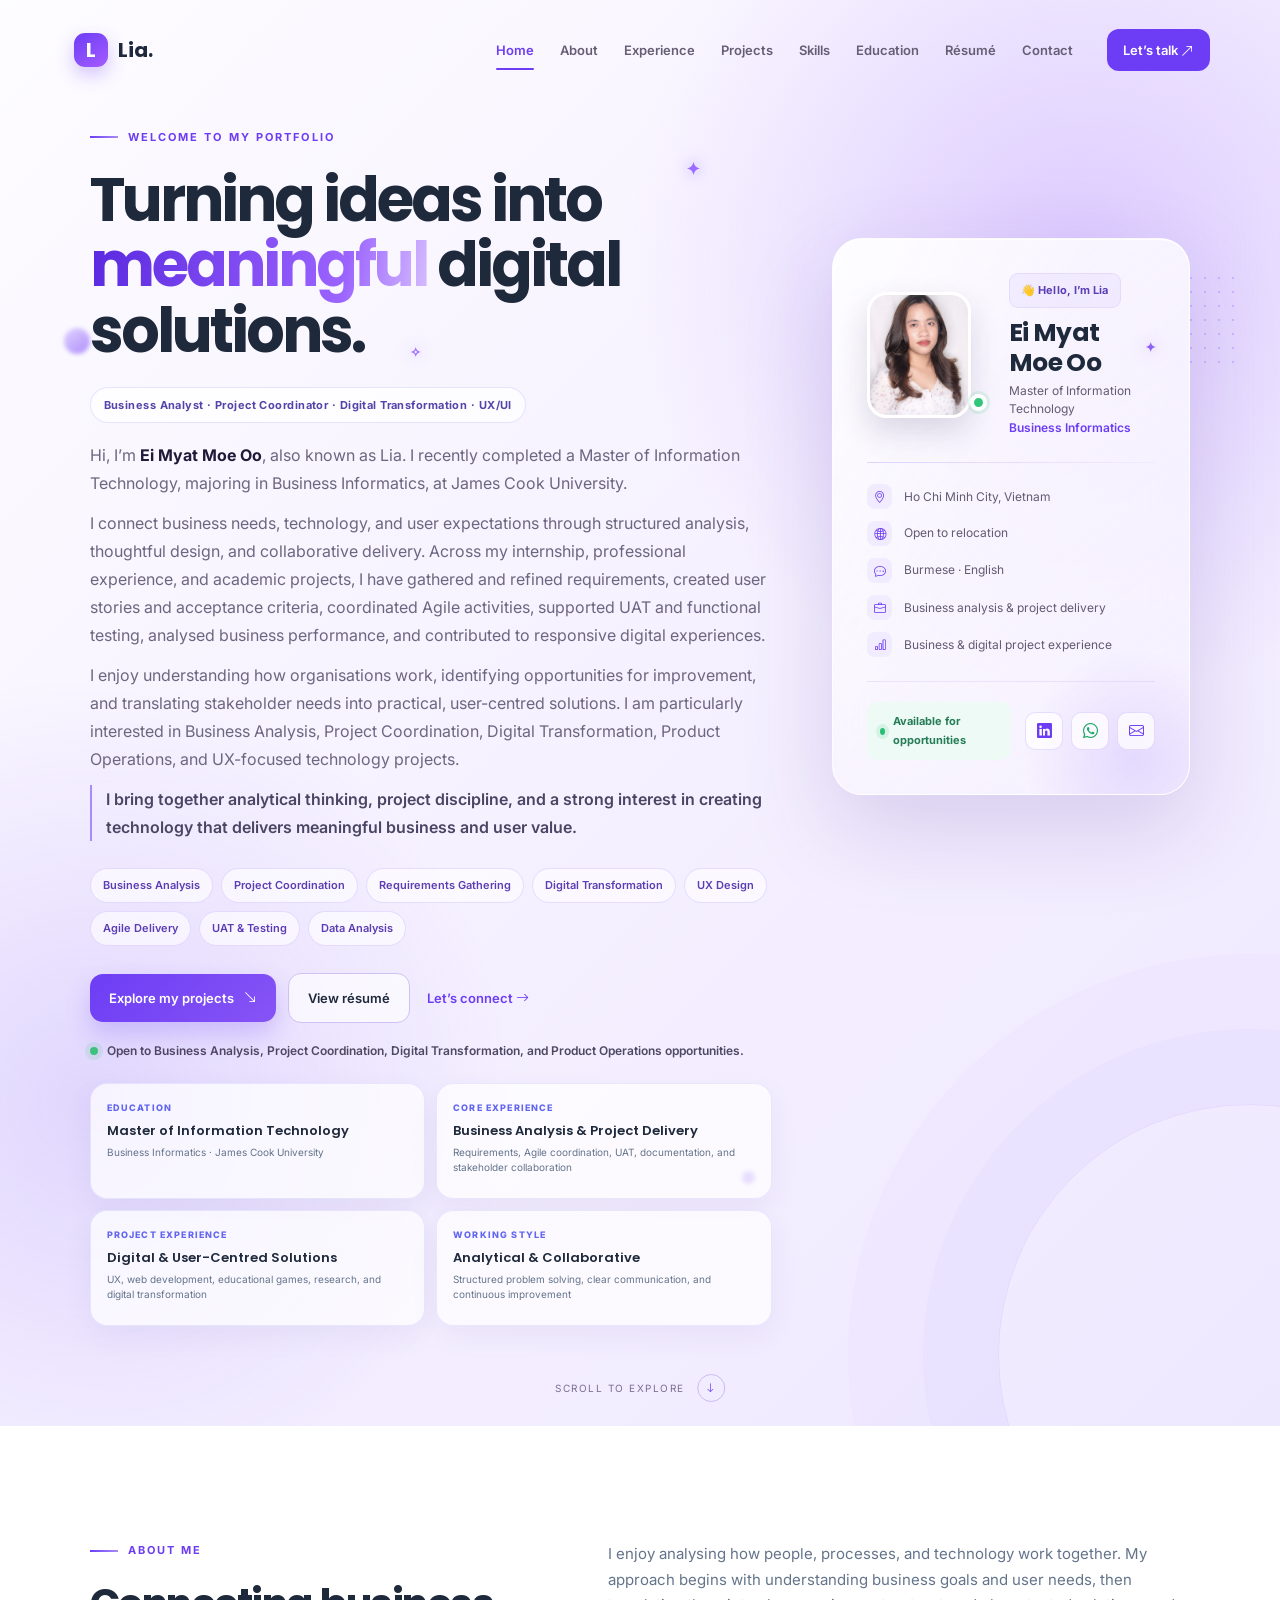
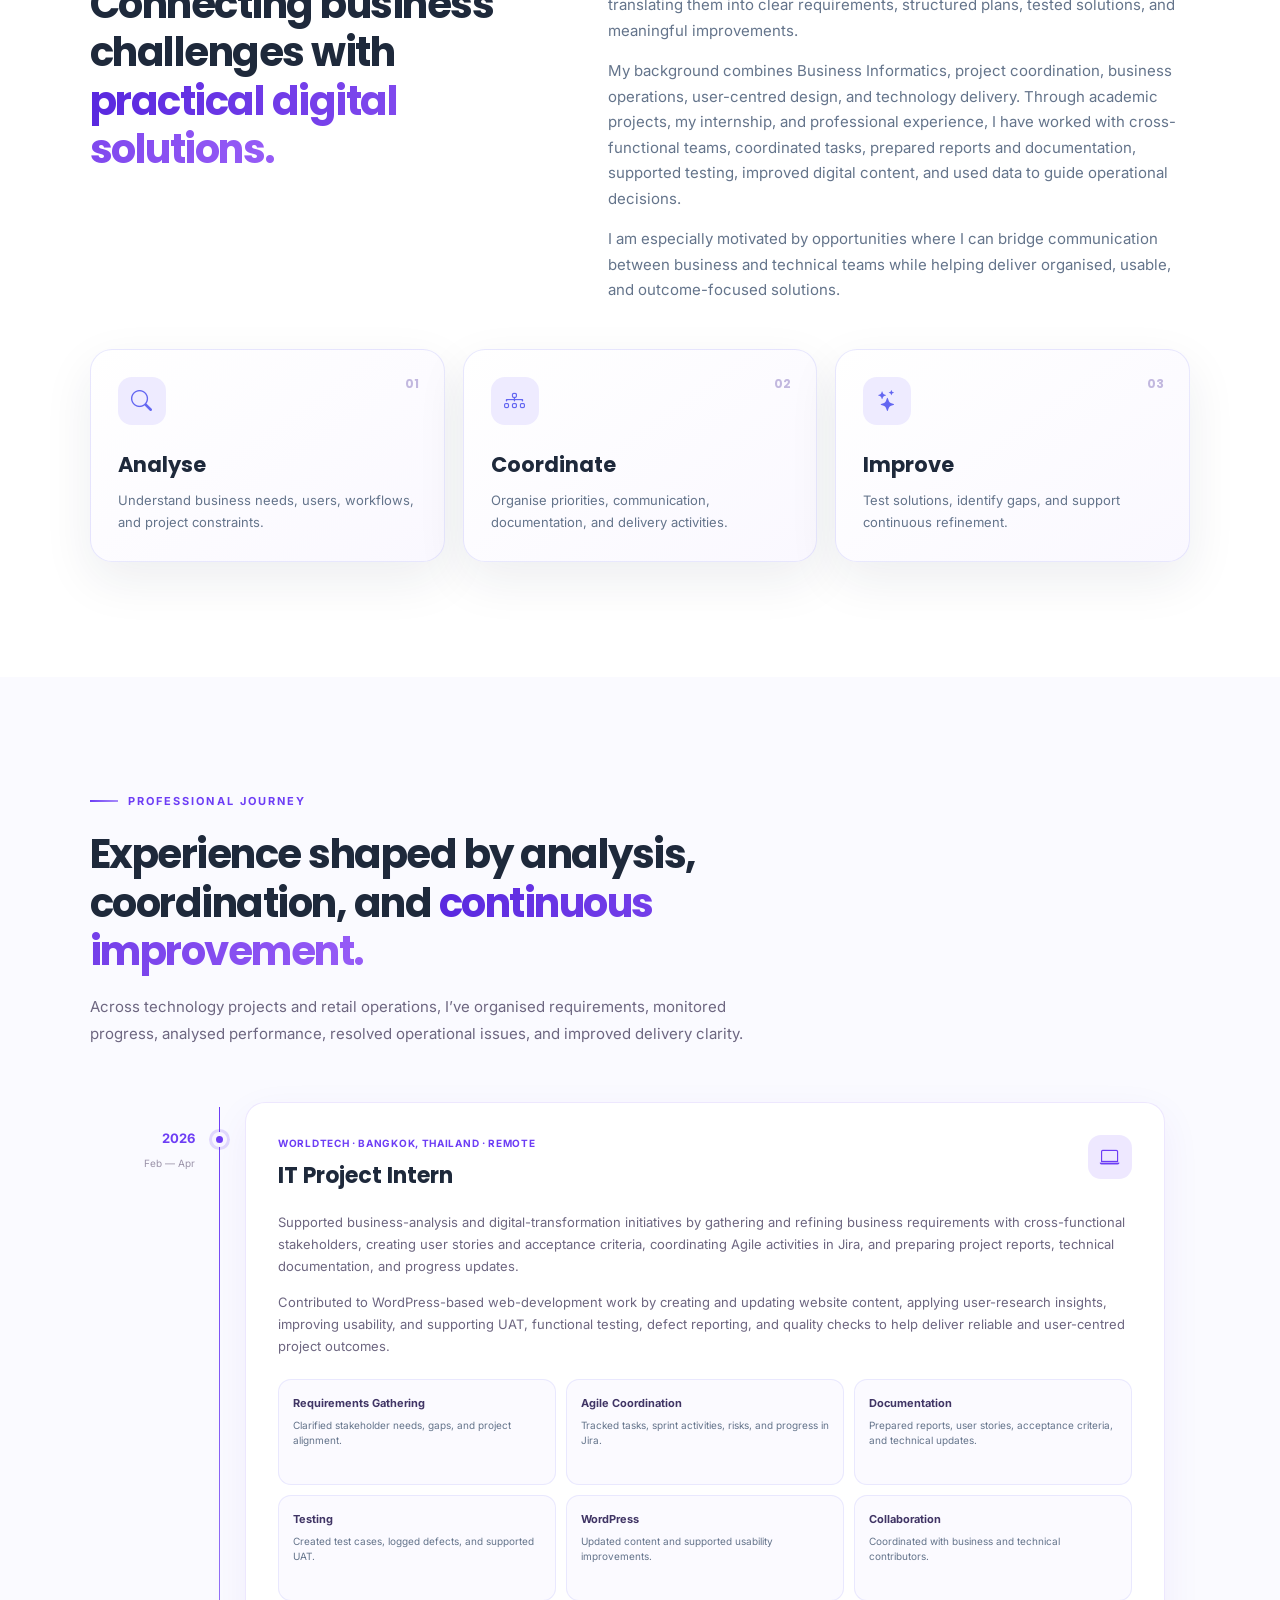
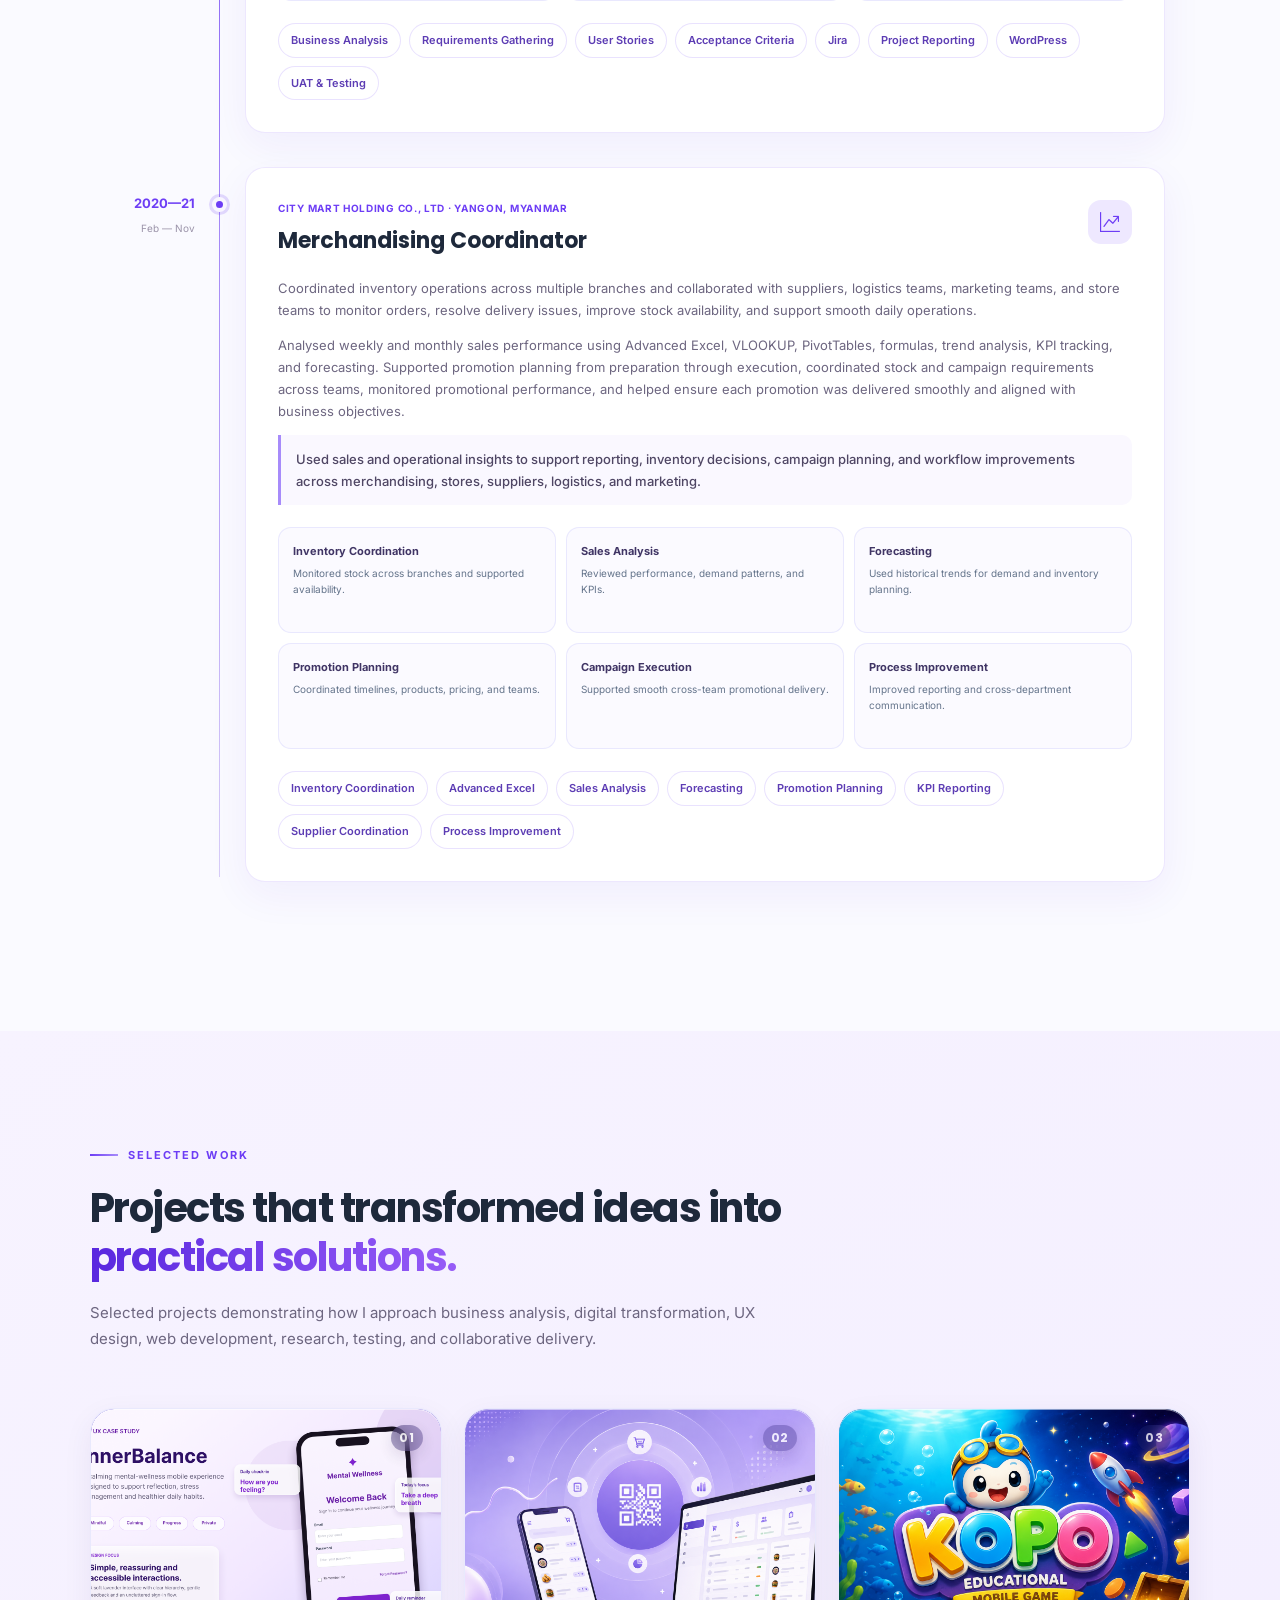
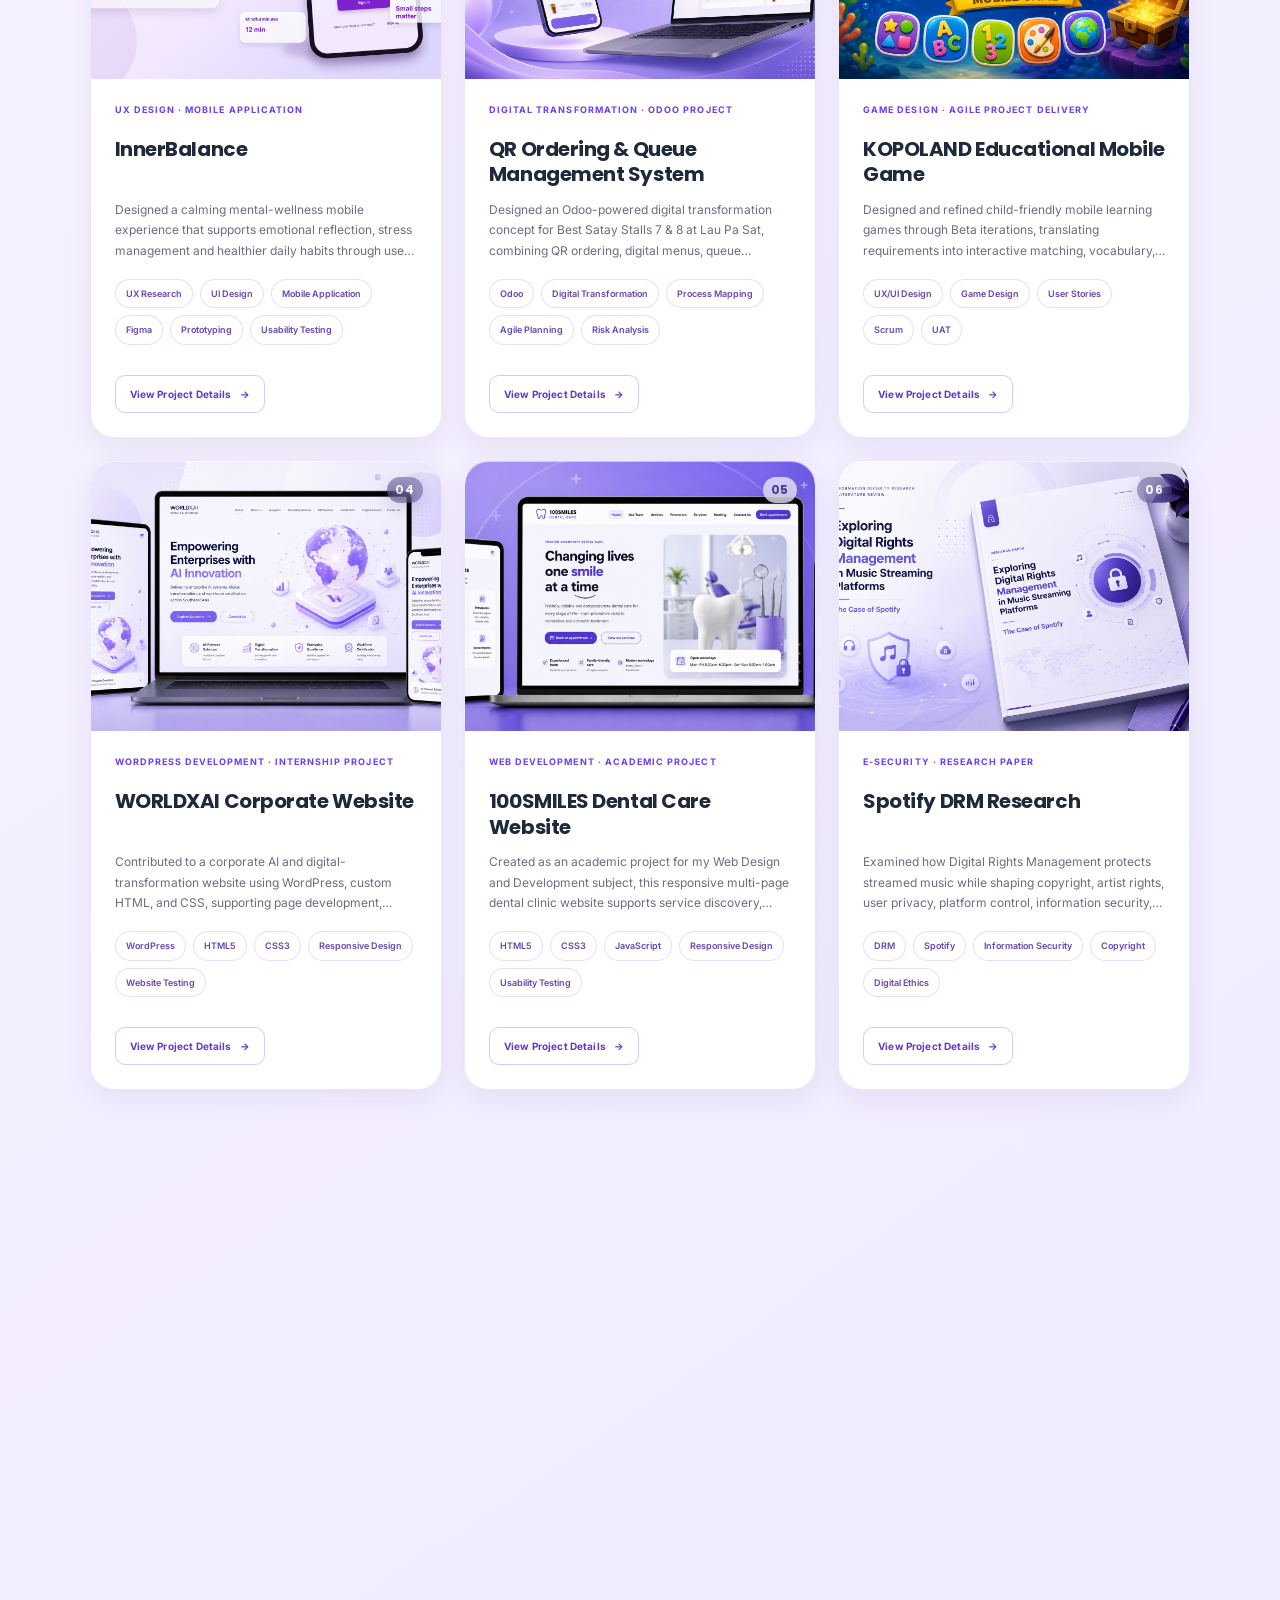
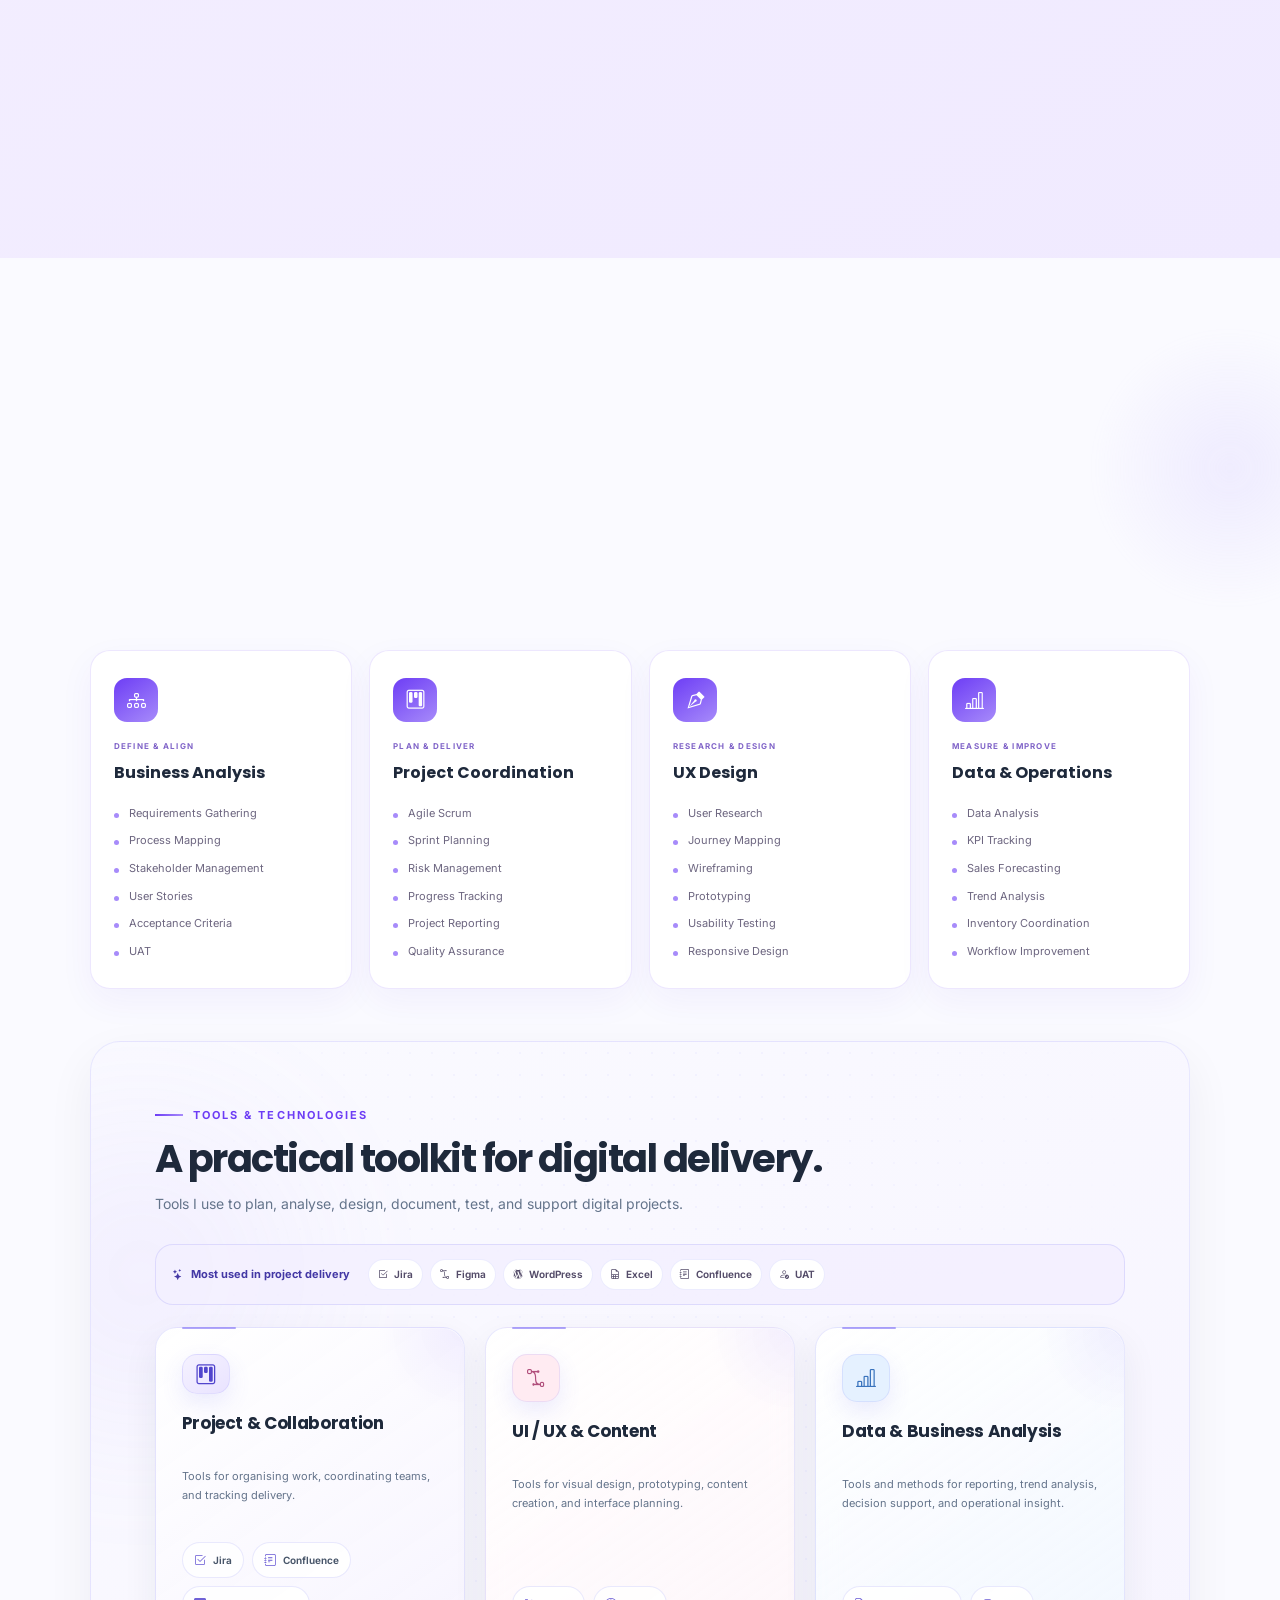
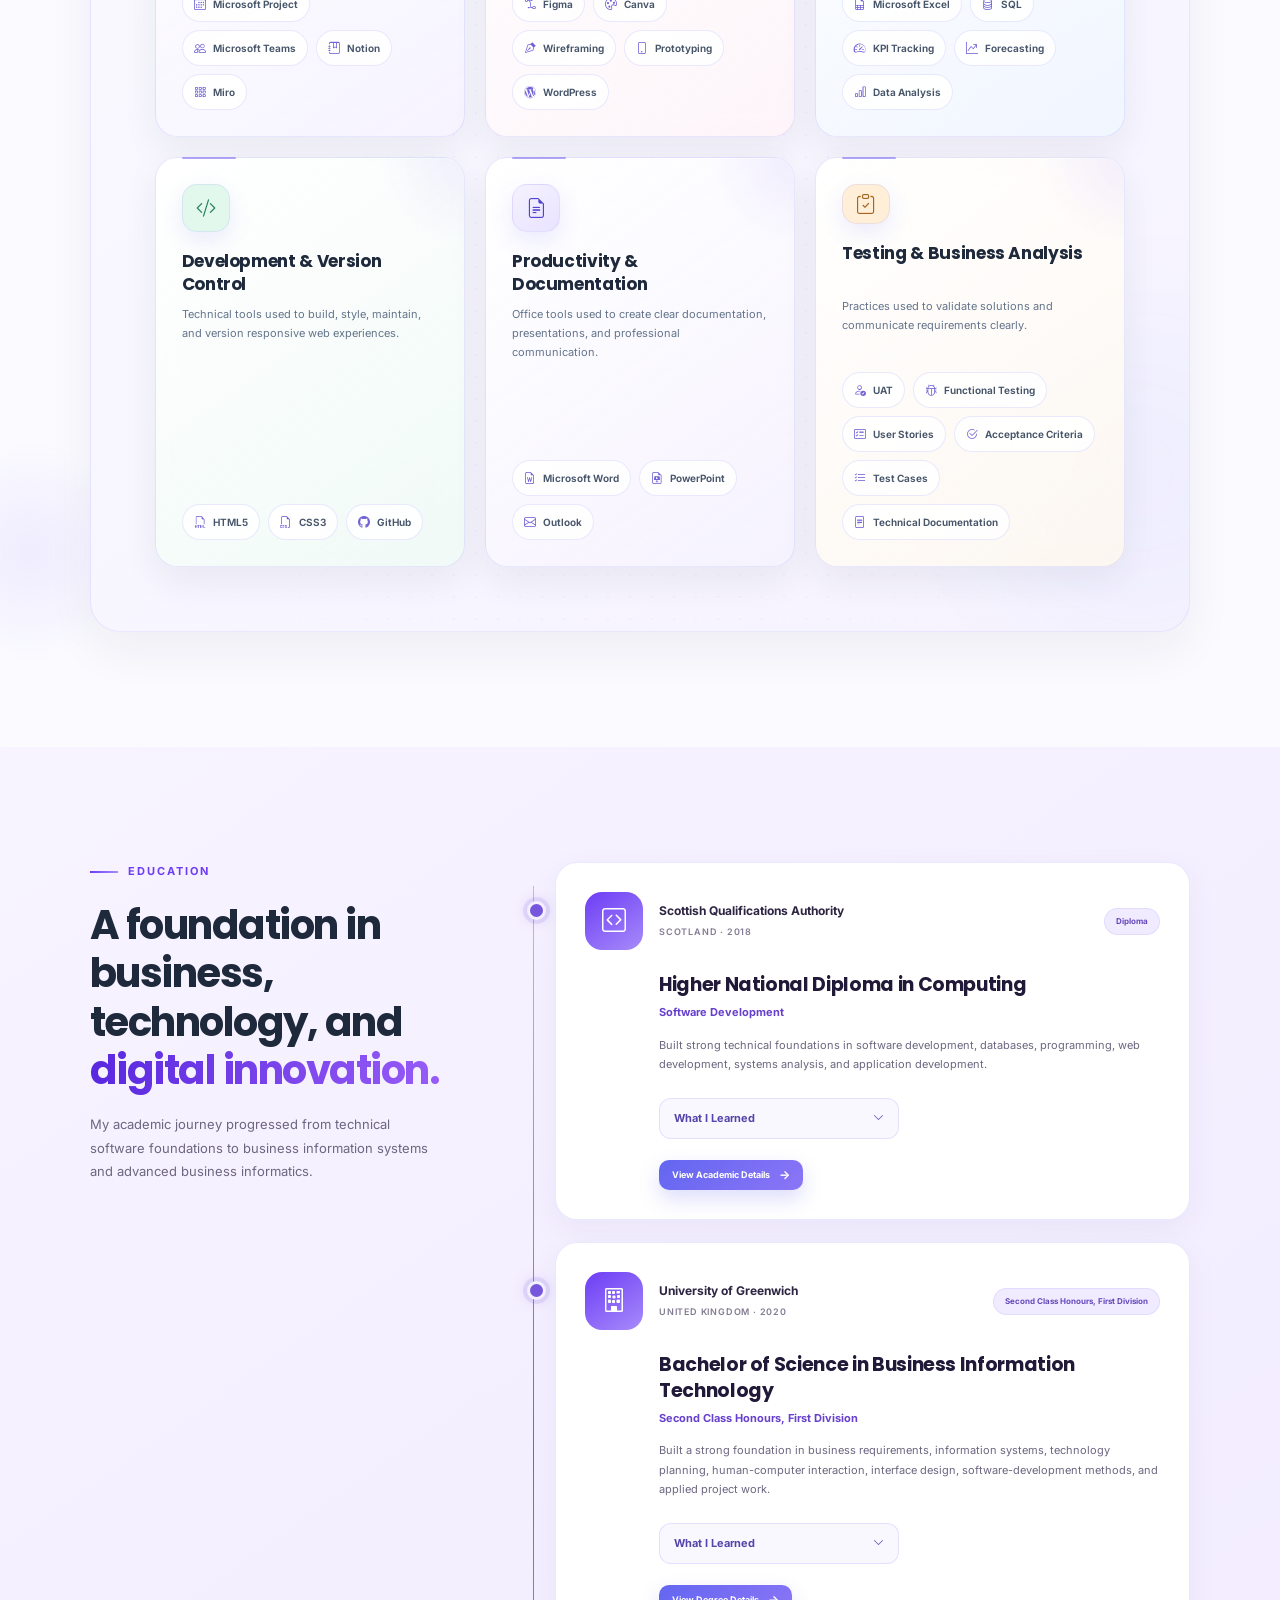
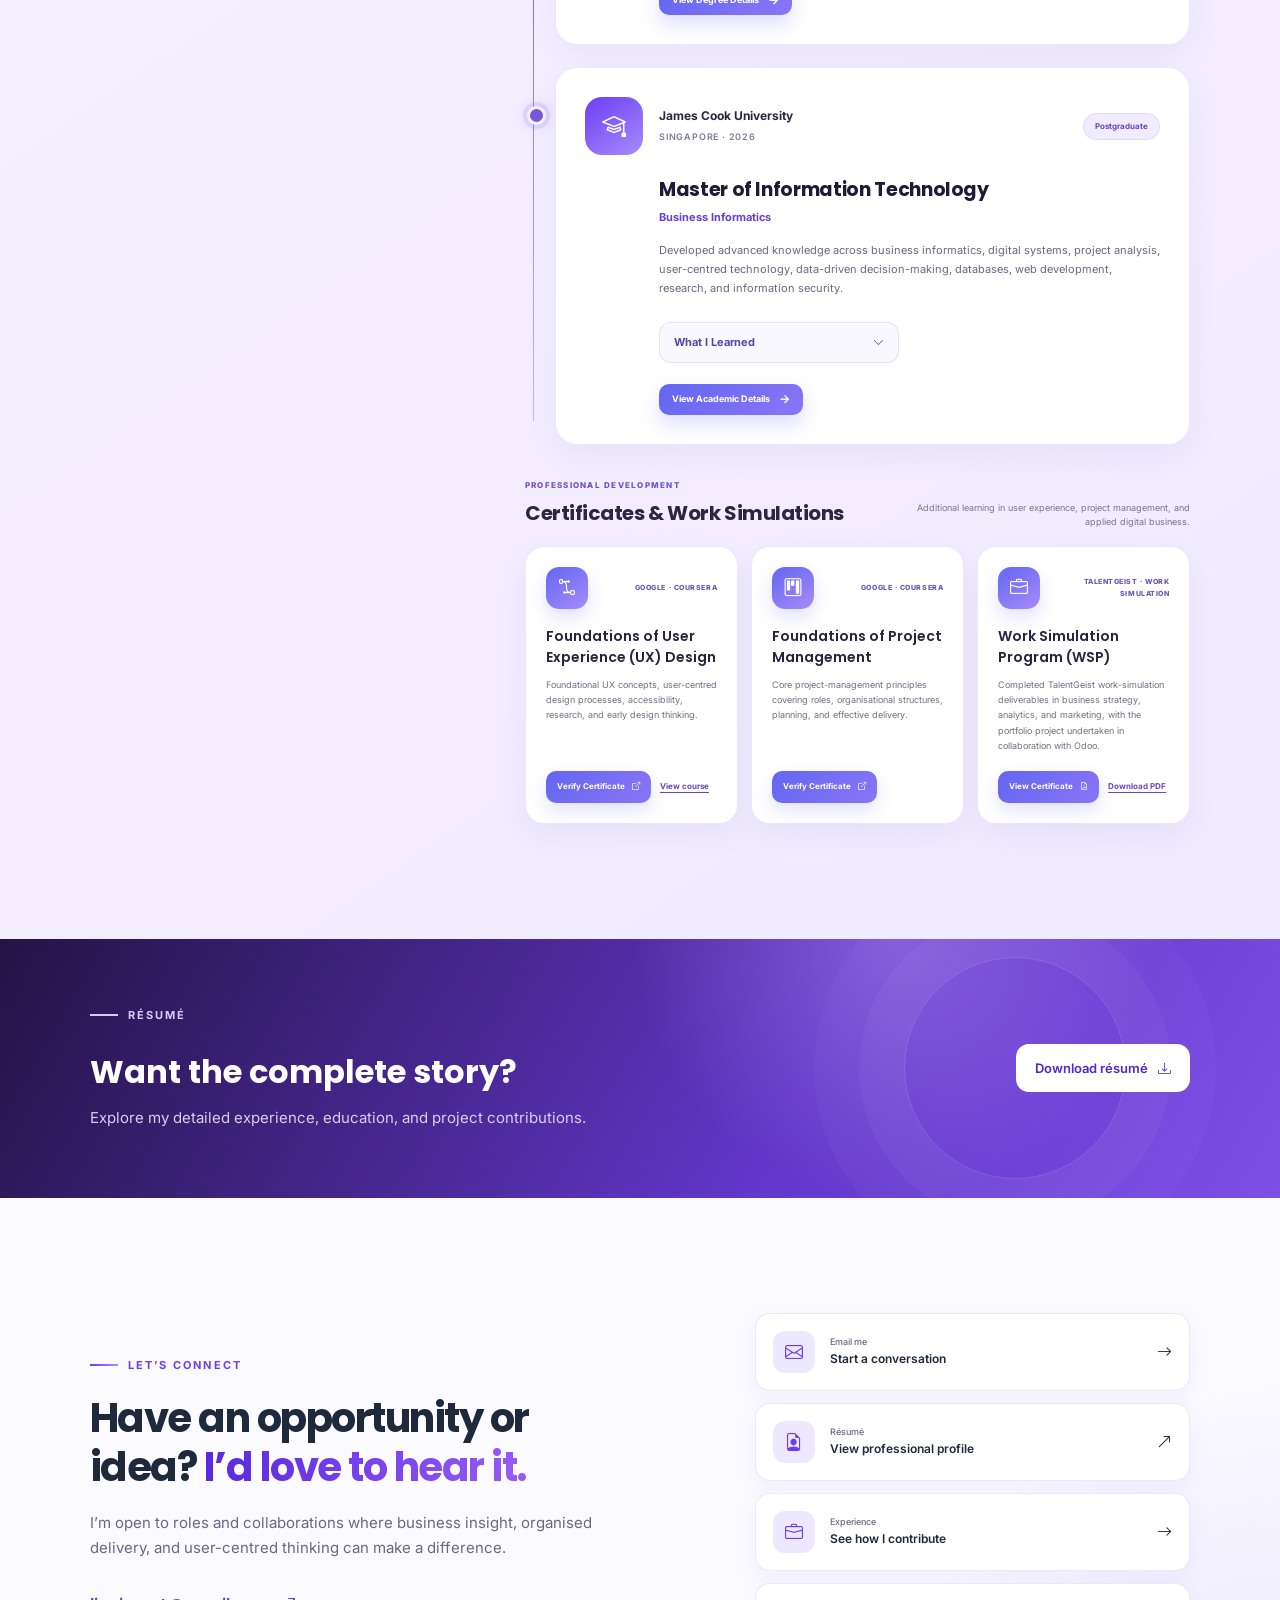
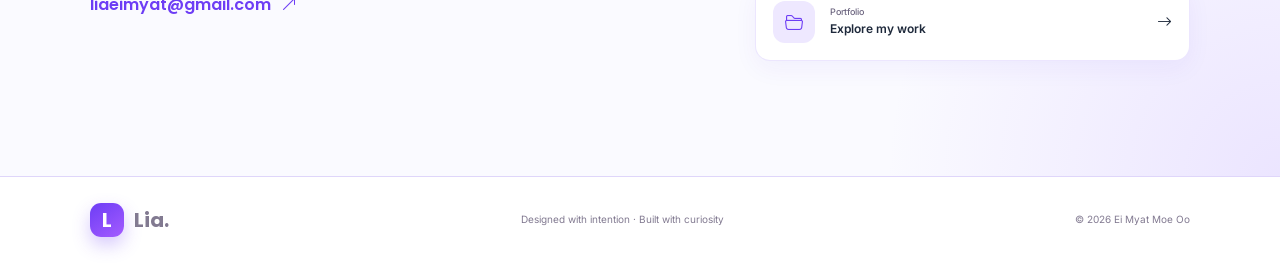
==== commit 62ce6280: "Update index.html" ====
--- a/index.html
+++ b/index.html
@@ -251,7 +251,7 @@
         </article>
         <article class="project-card project-card--odoo reveal">
           <div class="project-visual odoo-cover-wrap">
-            <img src="assets/img/NYC.PNG"
+            <img src="assets/img/NYC.png"
               alt="QR ordering and queue-management system shown across mobile and desktop devices"
               class="odoo-cover-image" loading="lazy">
             <span class="project-number">02</span>
@@ -723,4 +723,4 @@
   <script src="assets/js/main.js"></script>
 </body>
 
-</html>+</html>
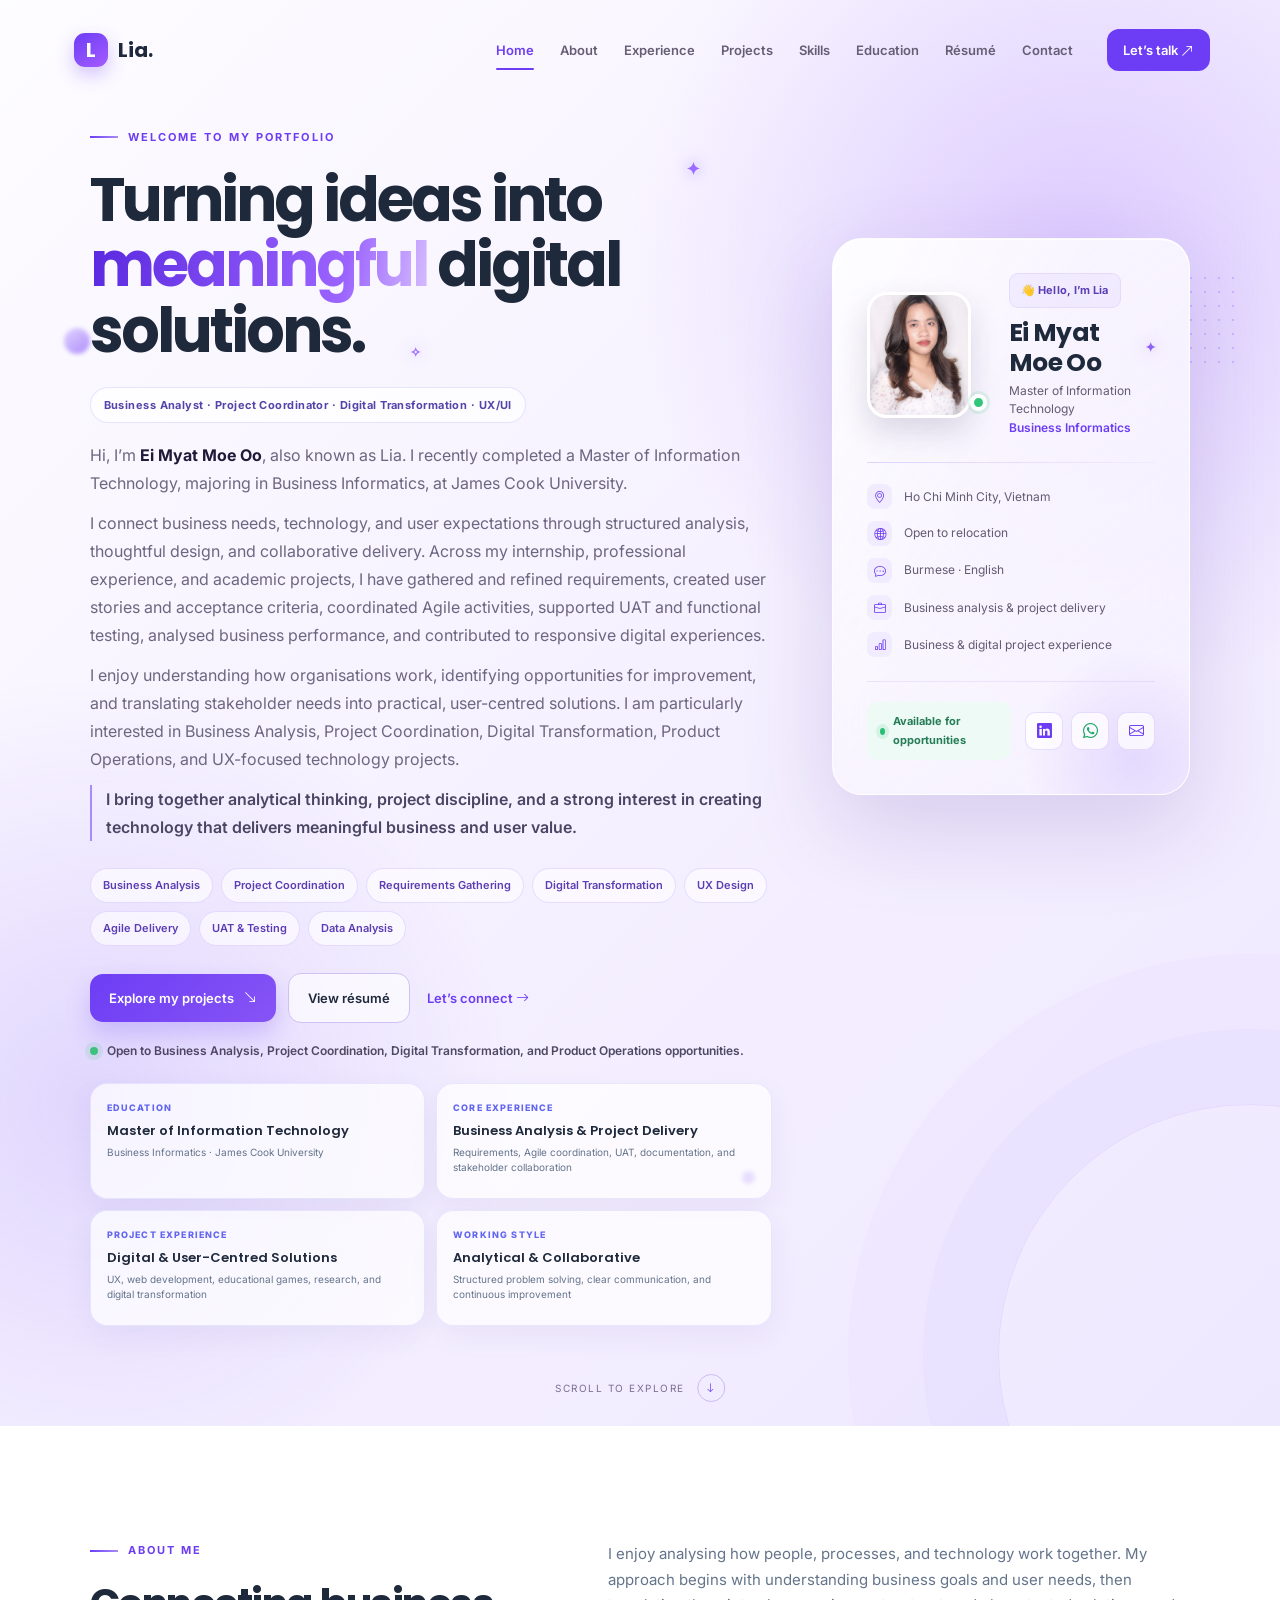
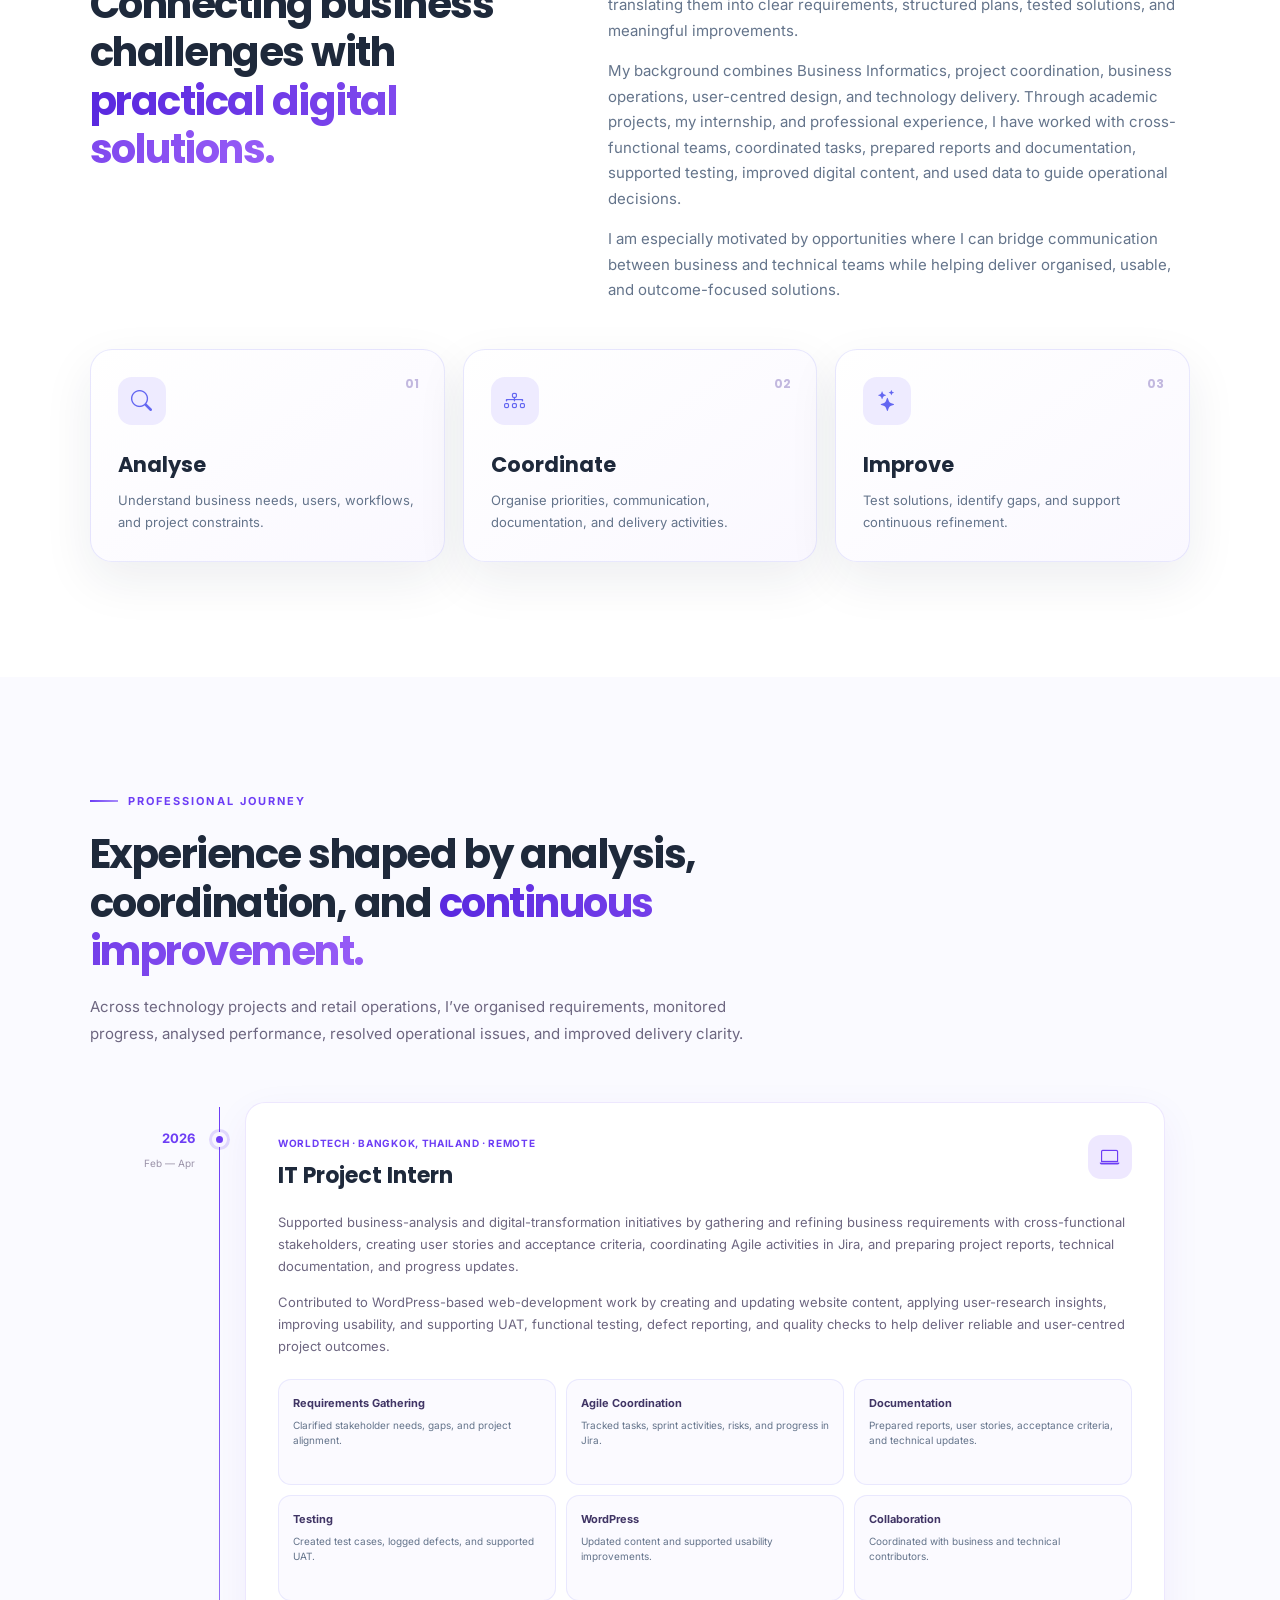
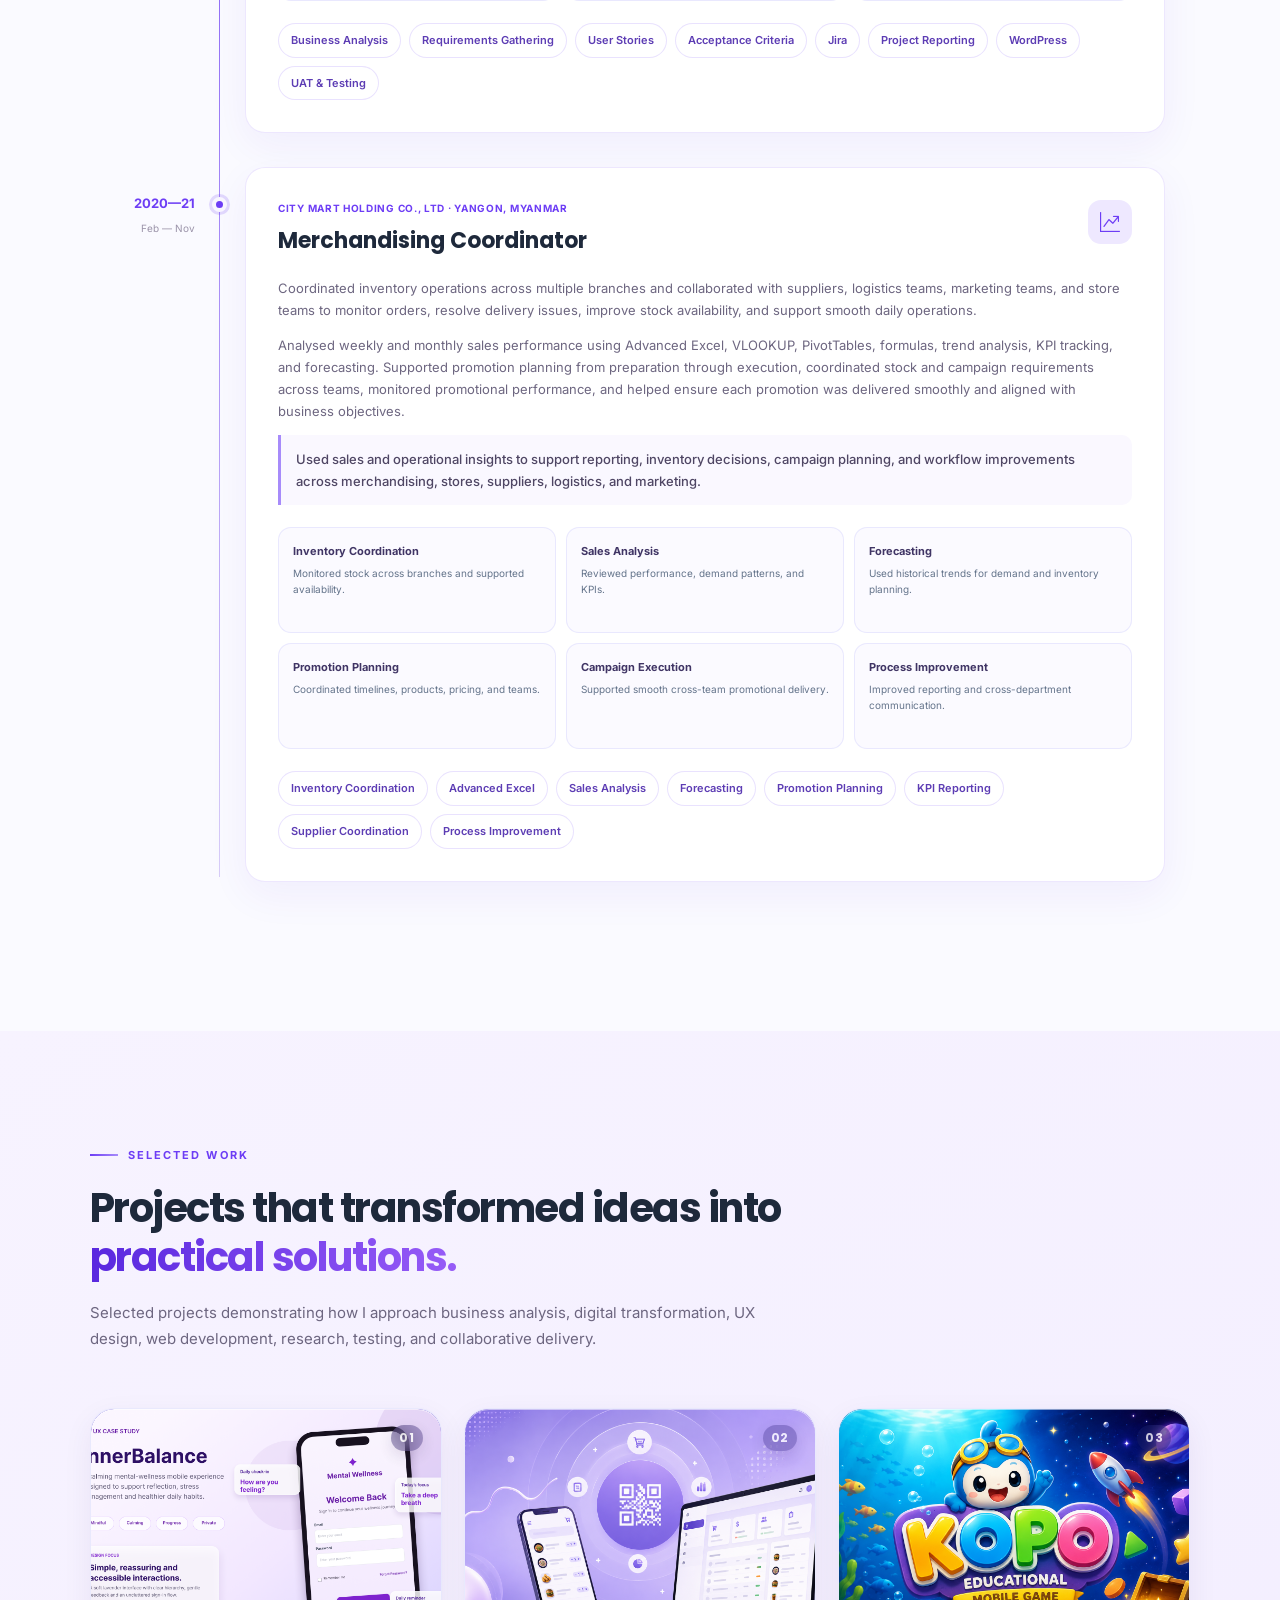
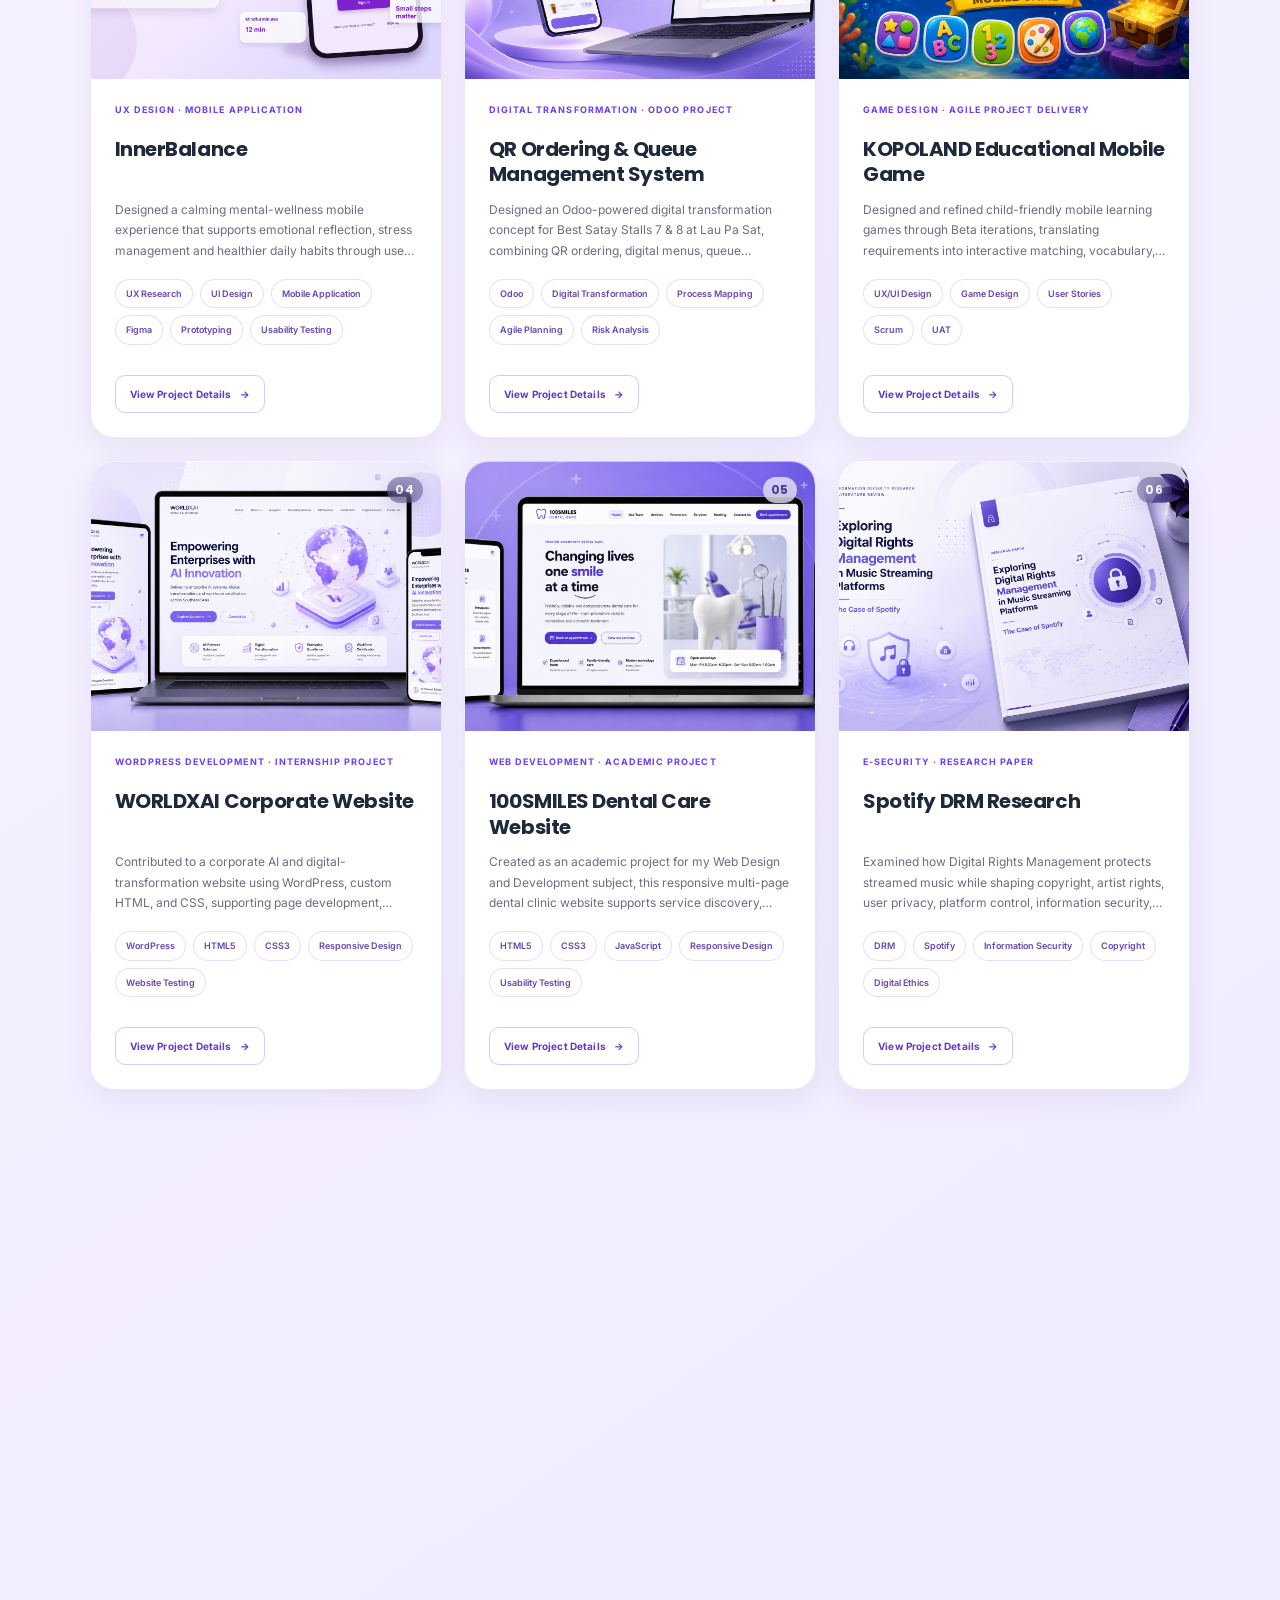
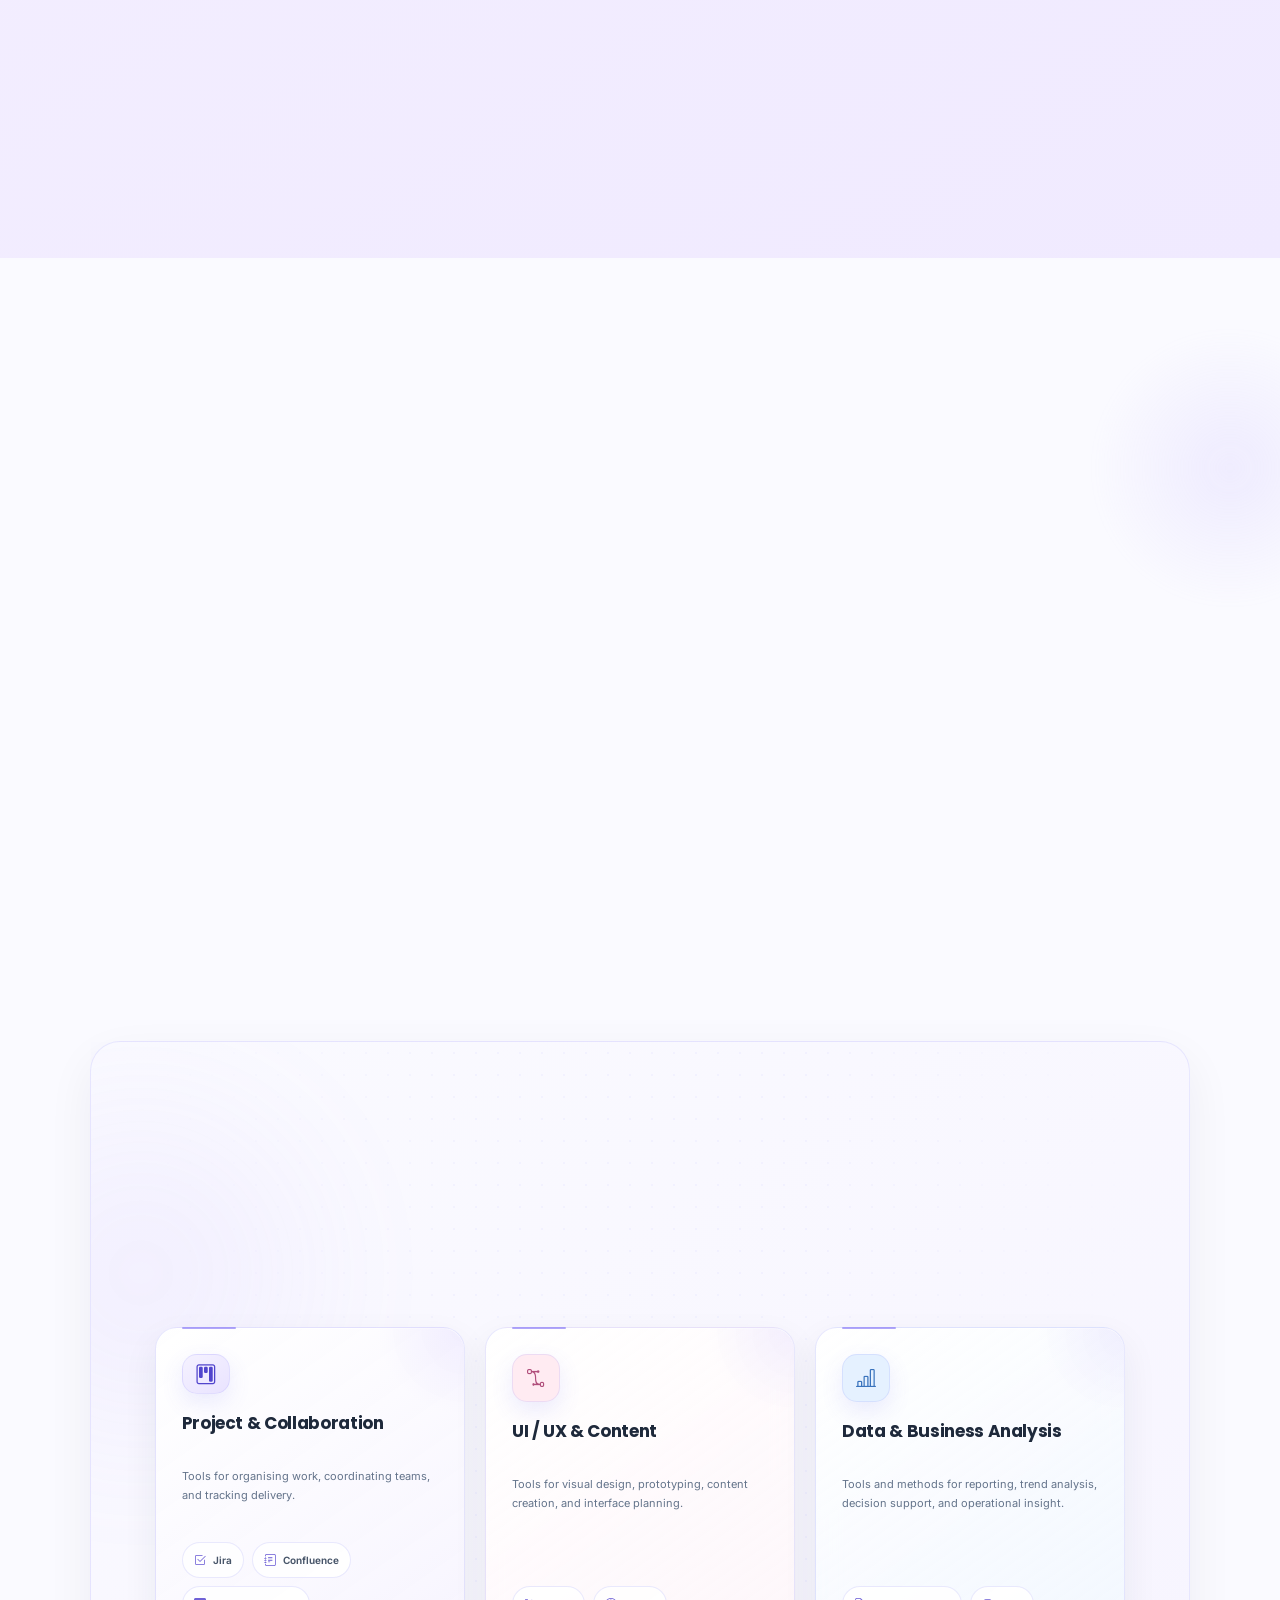
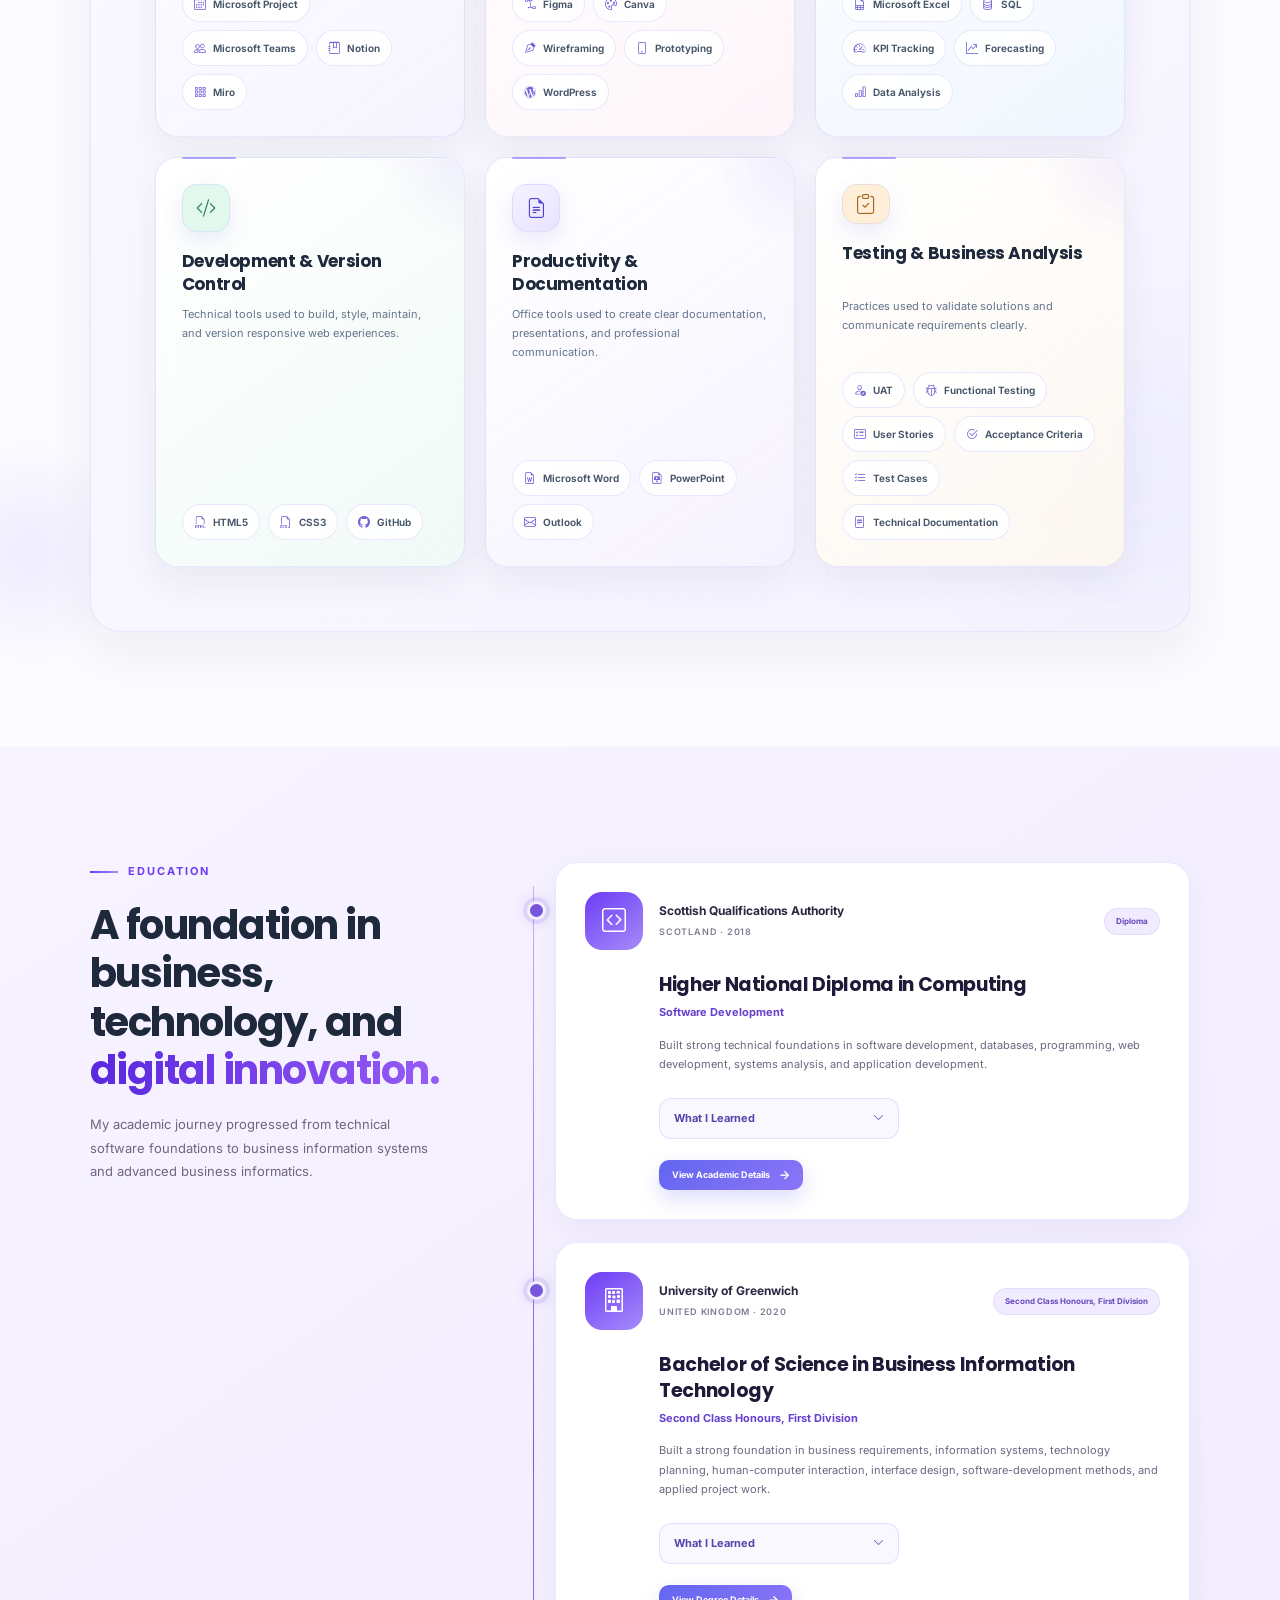
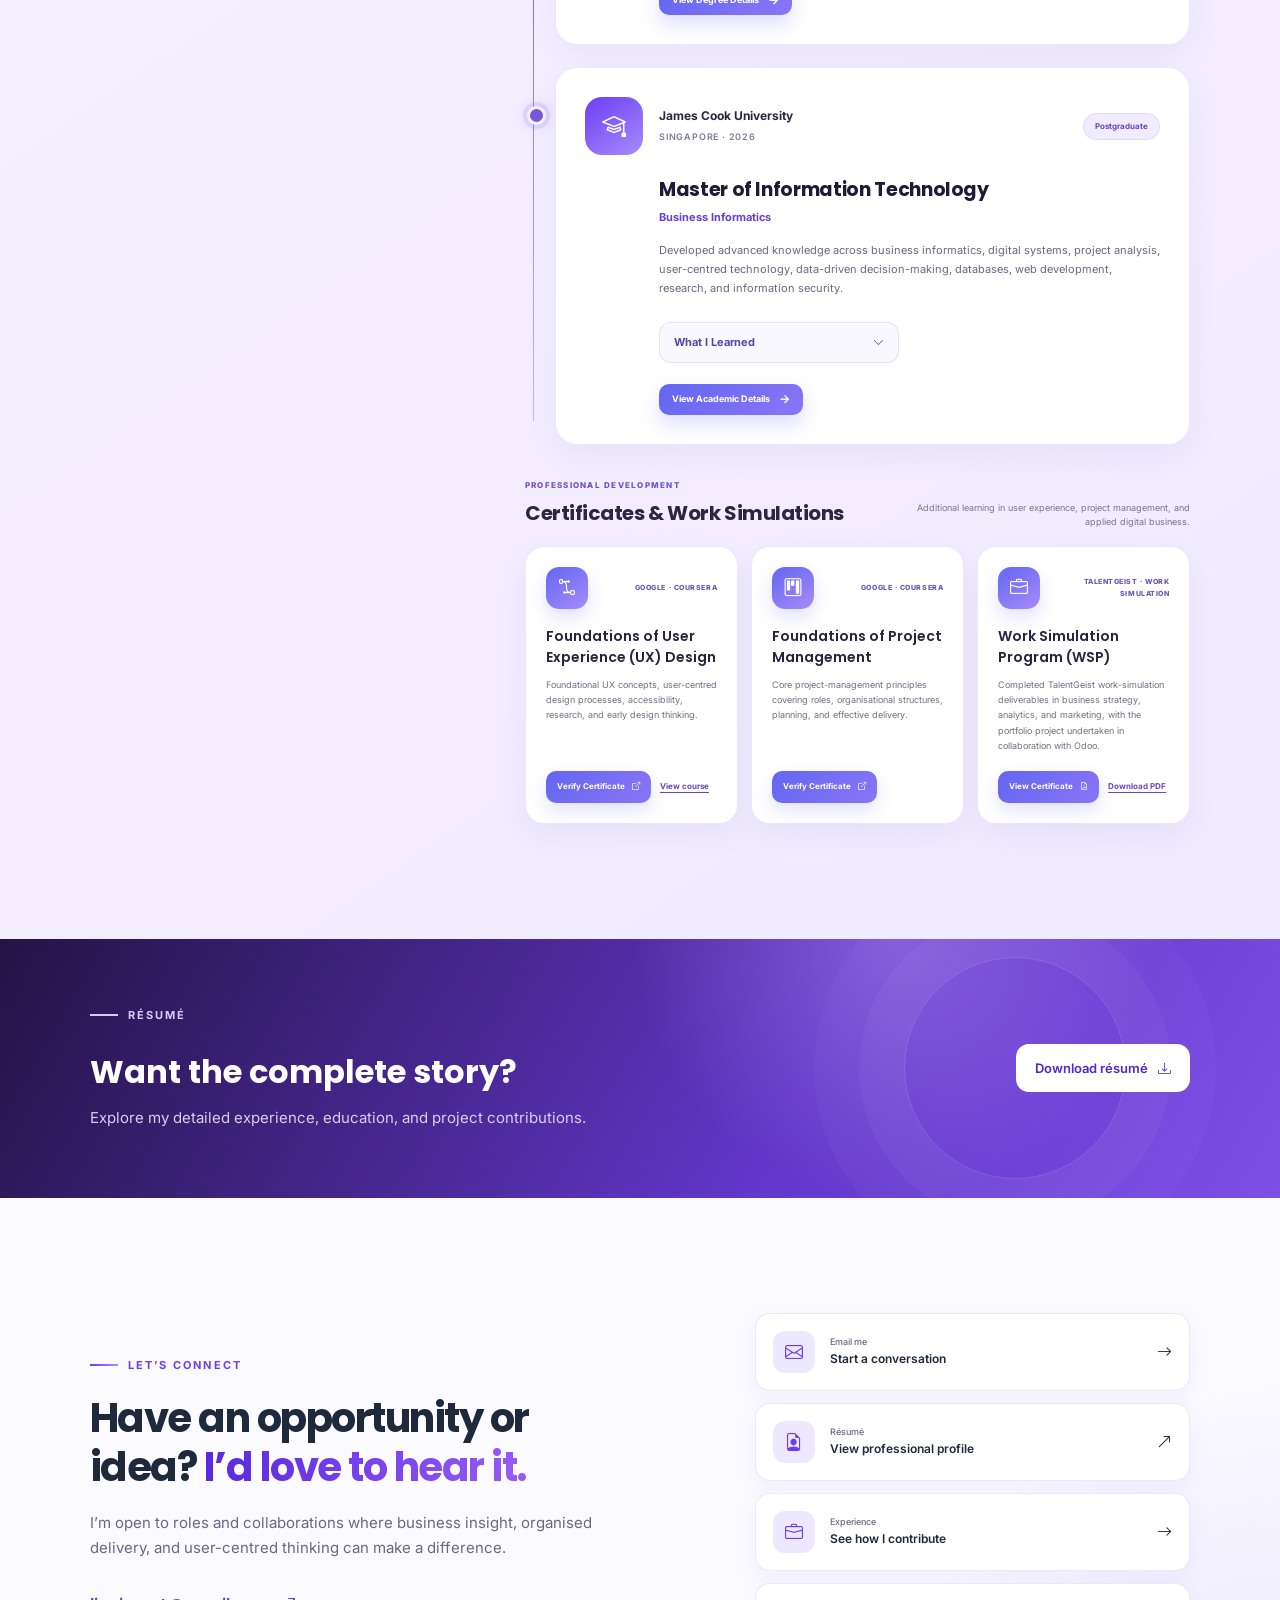
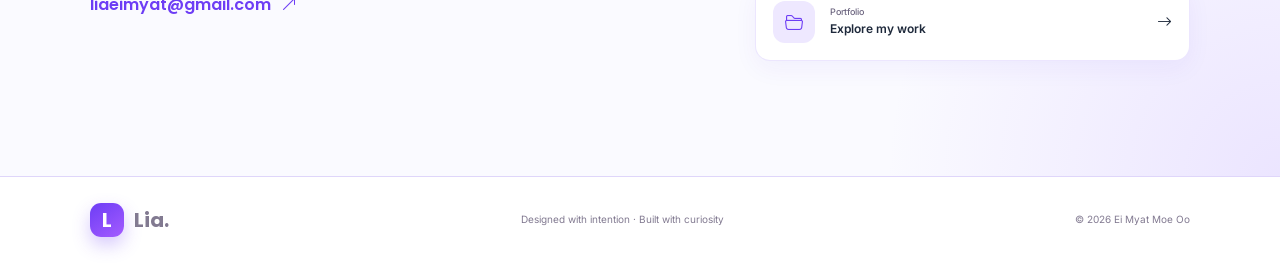
==== commit 07abe0f8: "Update index.html" ====
--- a/index.html
+++ b/index.html
@@ -93,7 +93,7 @@
         <div class="profile-footer">
           <div class="availability"><span></span>Available for opportunities</div>
           <div class="profile-socials"><a href="#contact" aria-label="LinkedIn details"><i
-                class="bi bi-linkedin"></i></a><a href="https://wa.me/6584243879" target="_blank"
+                class="bi bi-linkedin"></i></a><a href="https://www.linkedin.com/in/lia-ei-myat-moe-oo-38a557183/" target="_blank"
               rel="noopener noreferrer" aria-label="Message Lia on WhatsApp at +65 8424 3879"><i
                 class="bi bi-whatsapp"></i></a><a href="mailto:liaeimyat@gmail.com" aria-label="Email Lia"><i
                 class="bi bi-envelope"></i></a></div>
@@ -251,7 +251,7 @@
         </article>
         <article class="project-card project-card--odoo reveal">
           <div class="project-visual odoo-cover-wrap">
-            <img src="assets/img/NYC.png"
+            <img src="assets/img/NYC.png?v=20260722"
               alt="QR ordering and queue-management system shown across mobile and desktop devices"
               class="odoo-cover-image" loading="lazy">
             <span class="project-number">02</span>
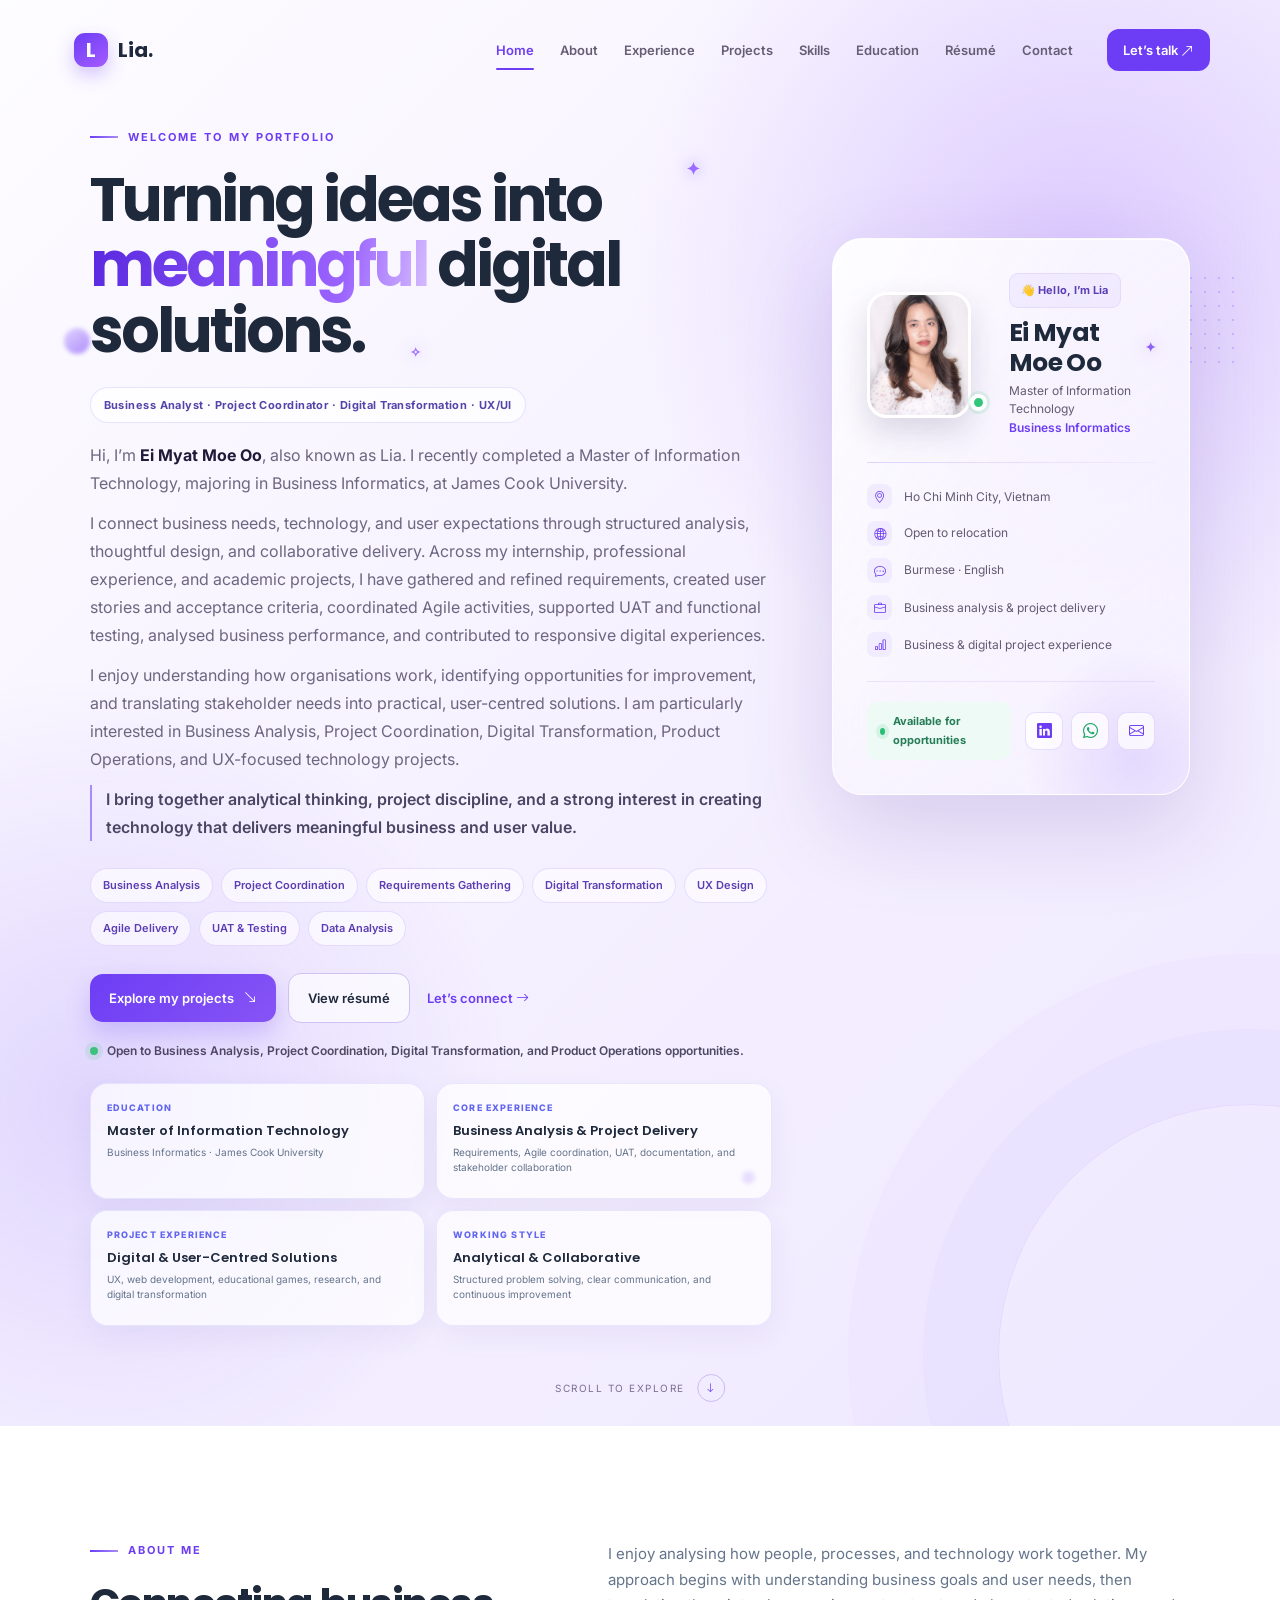
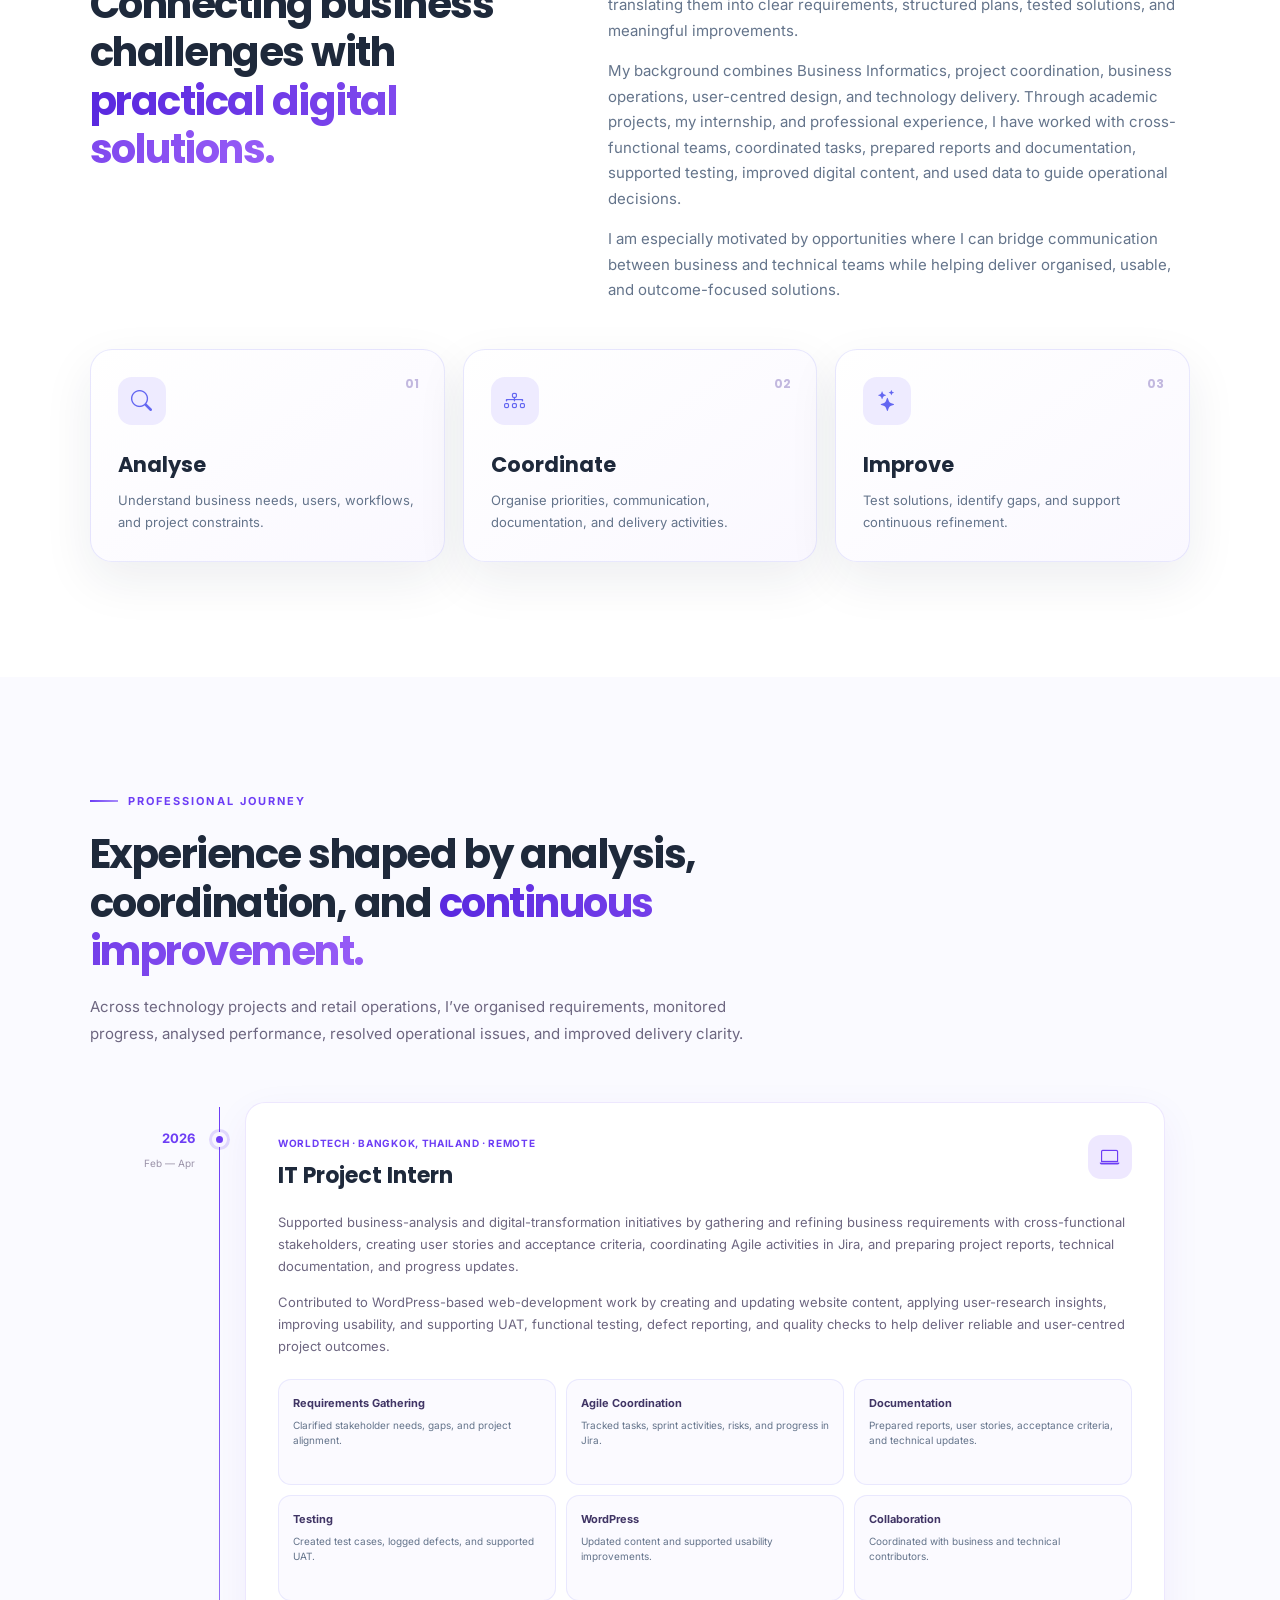
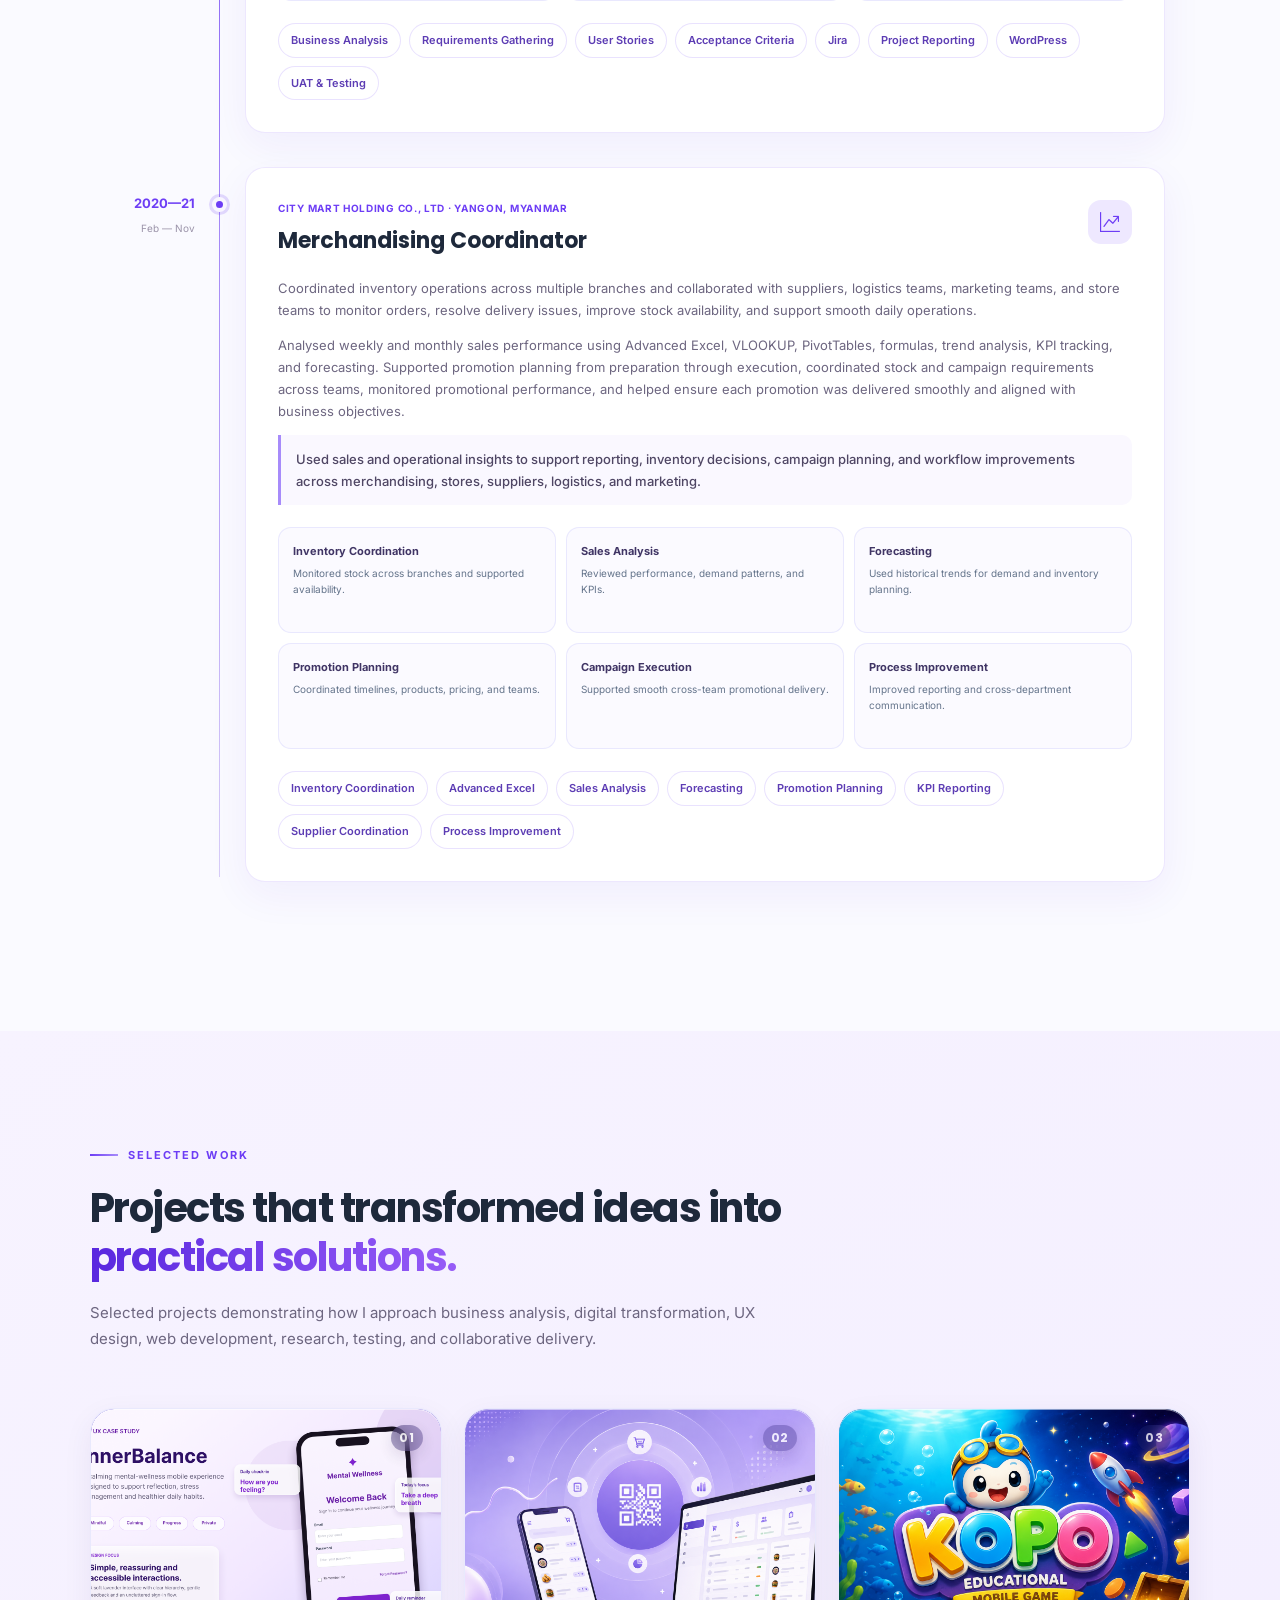
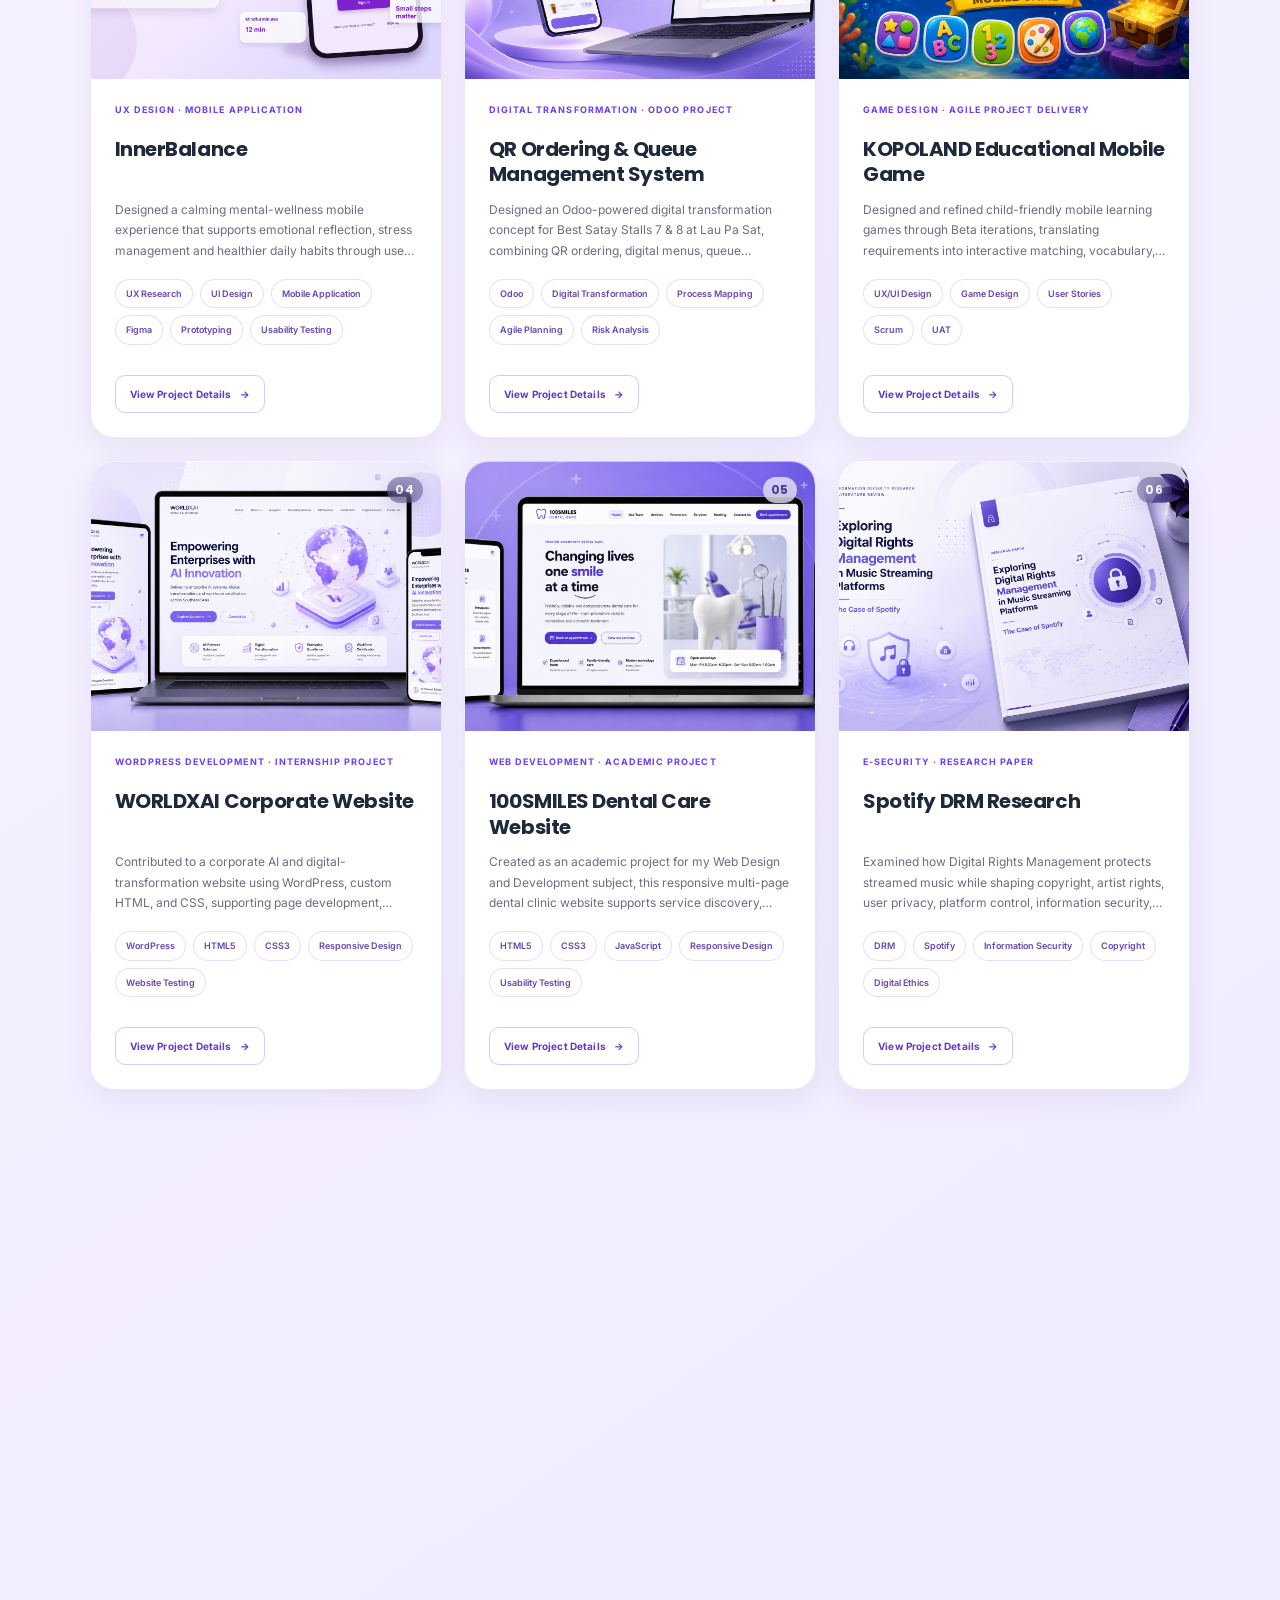
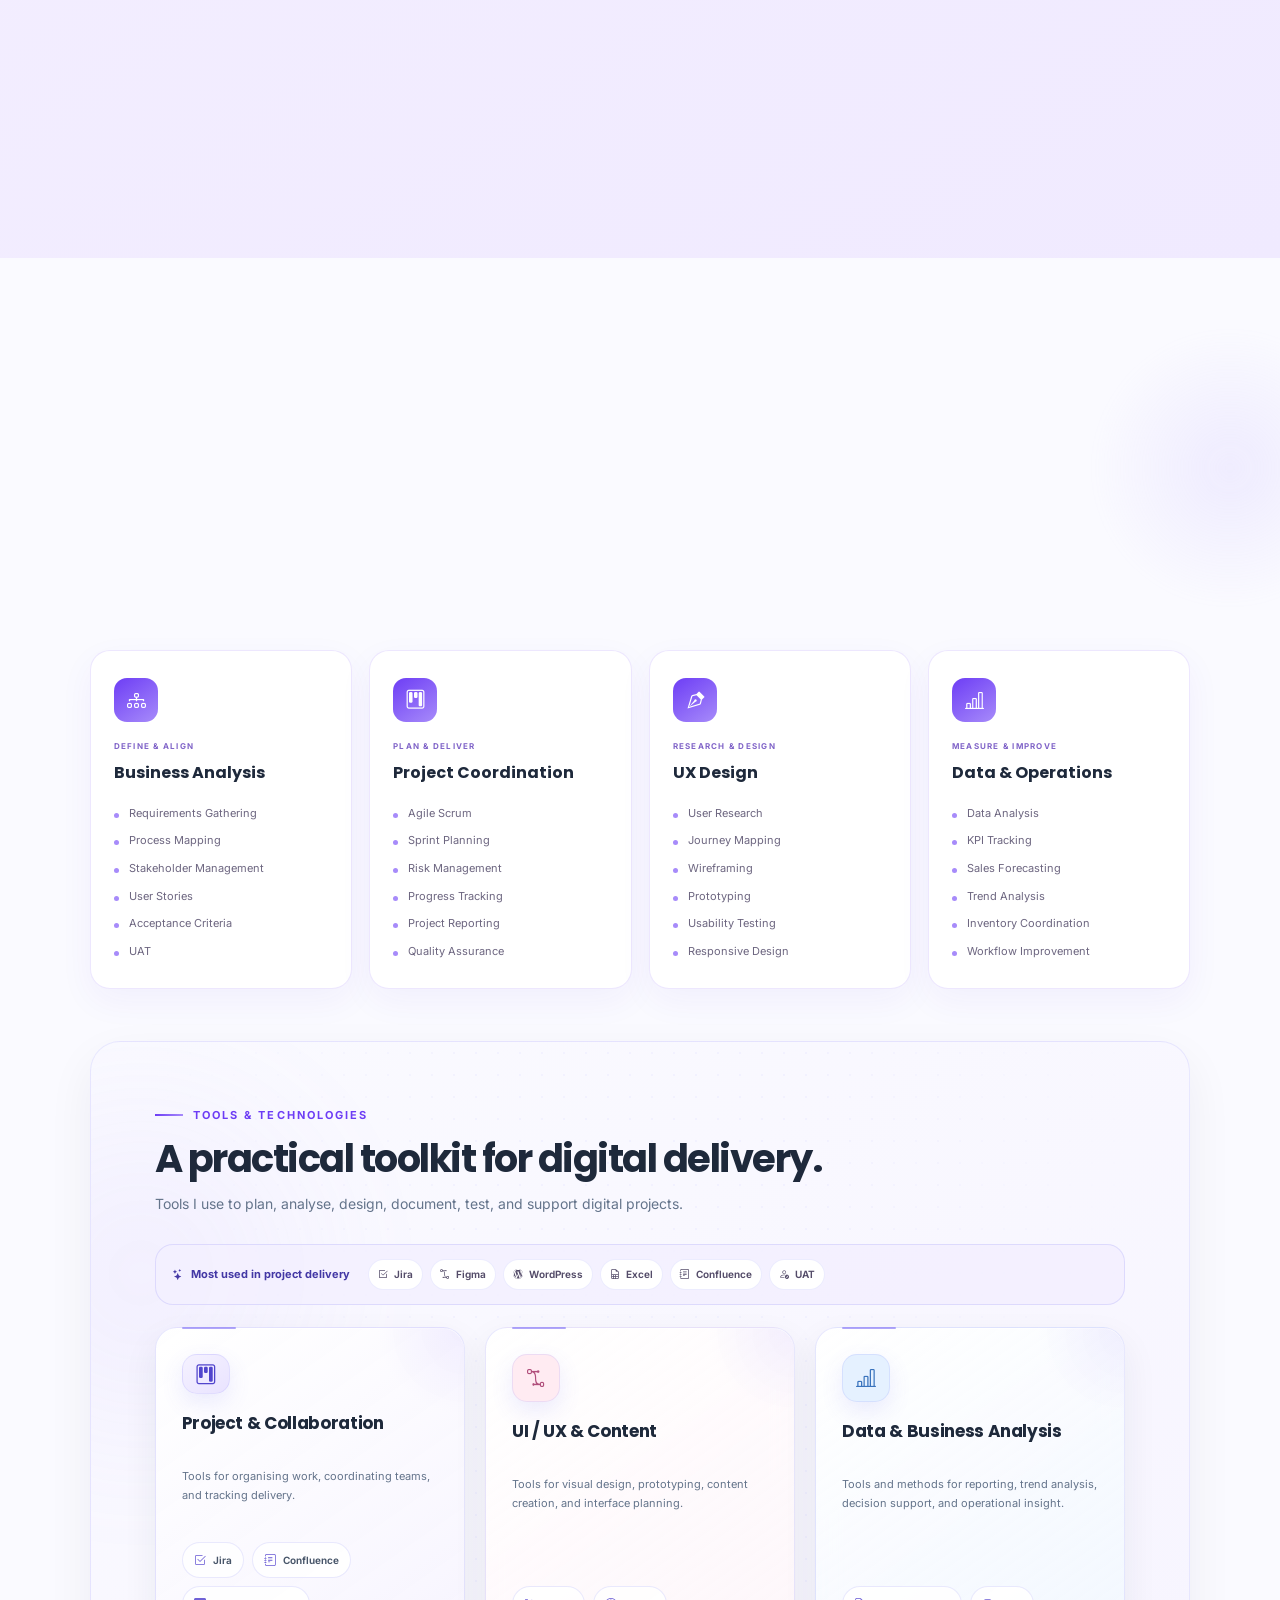
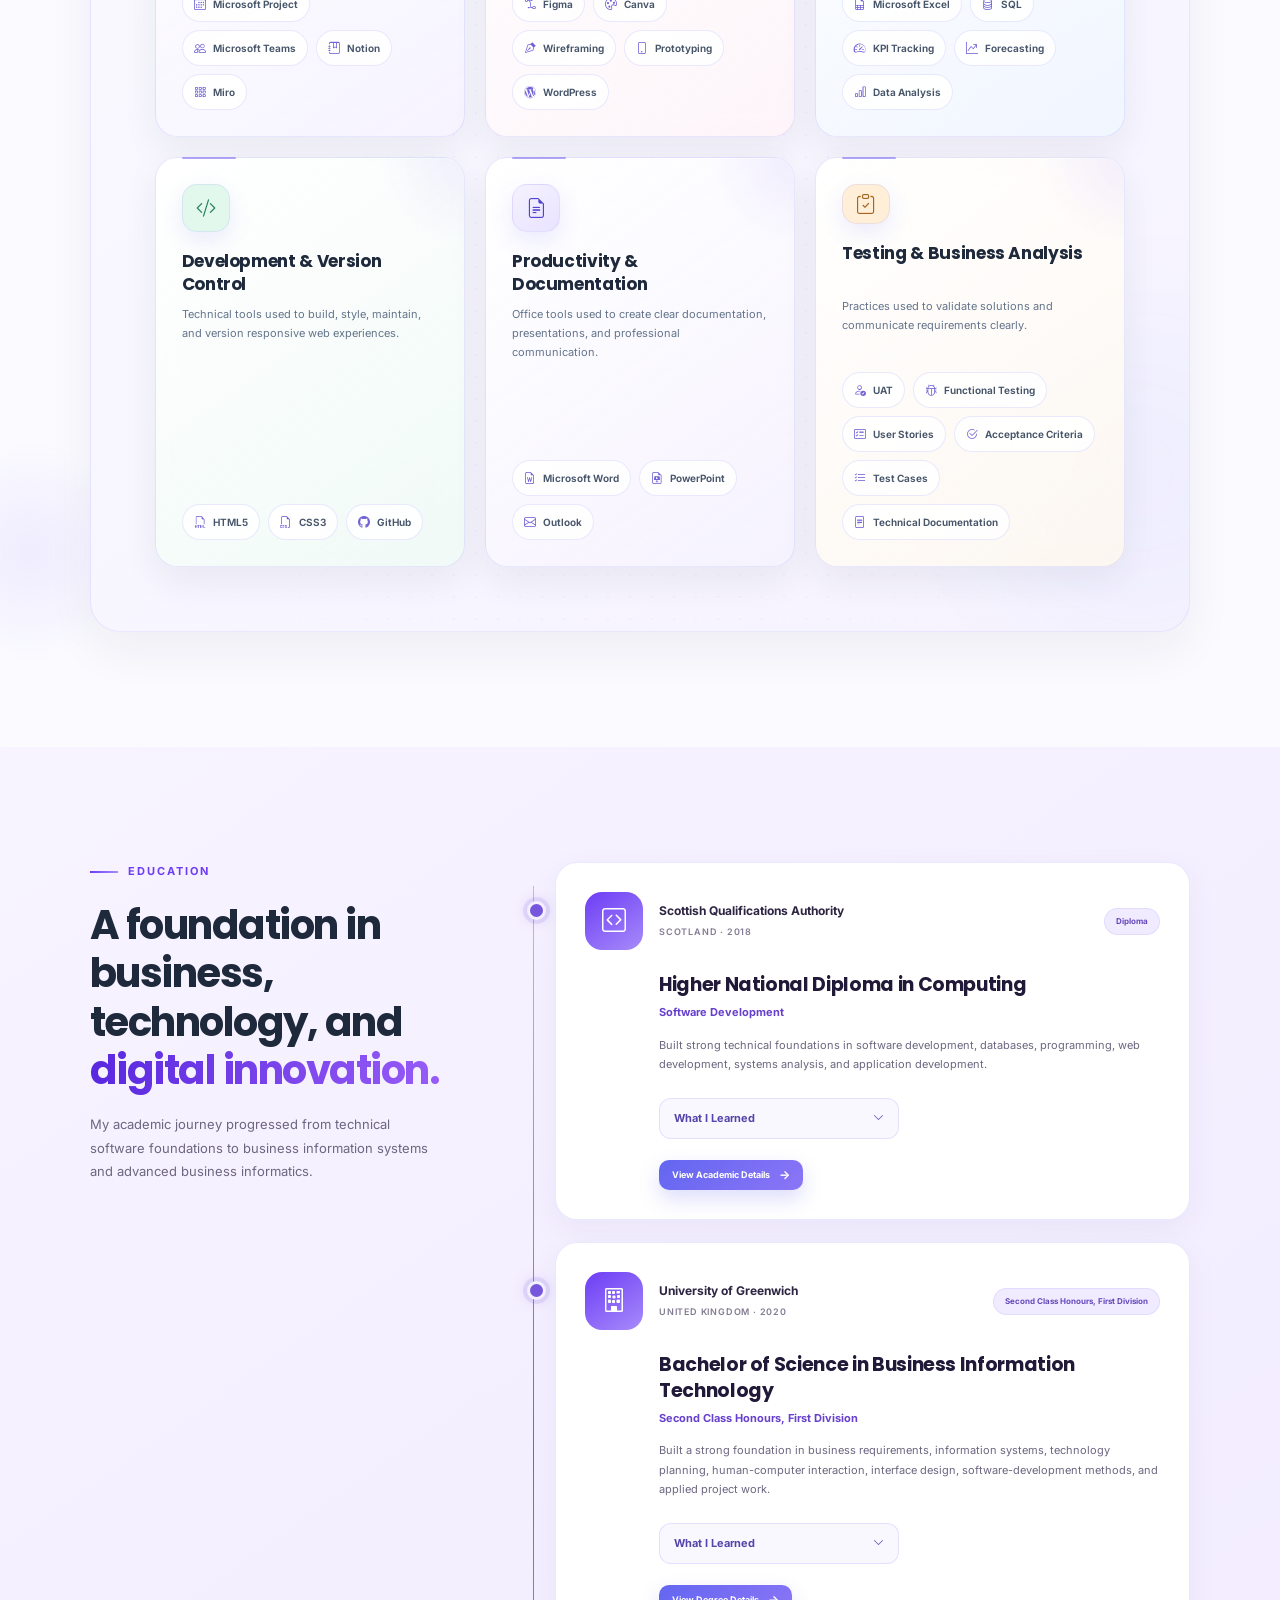
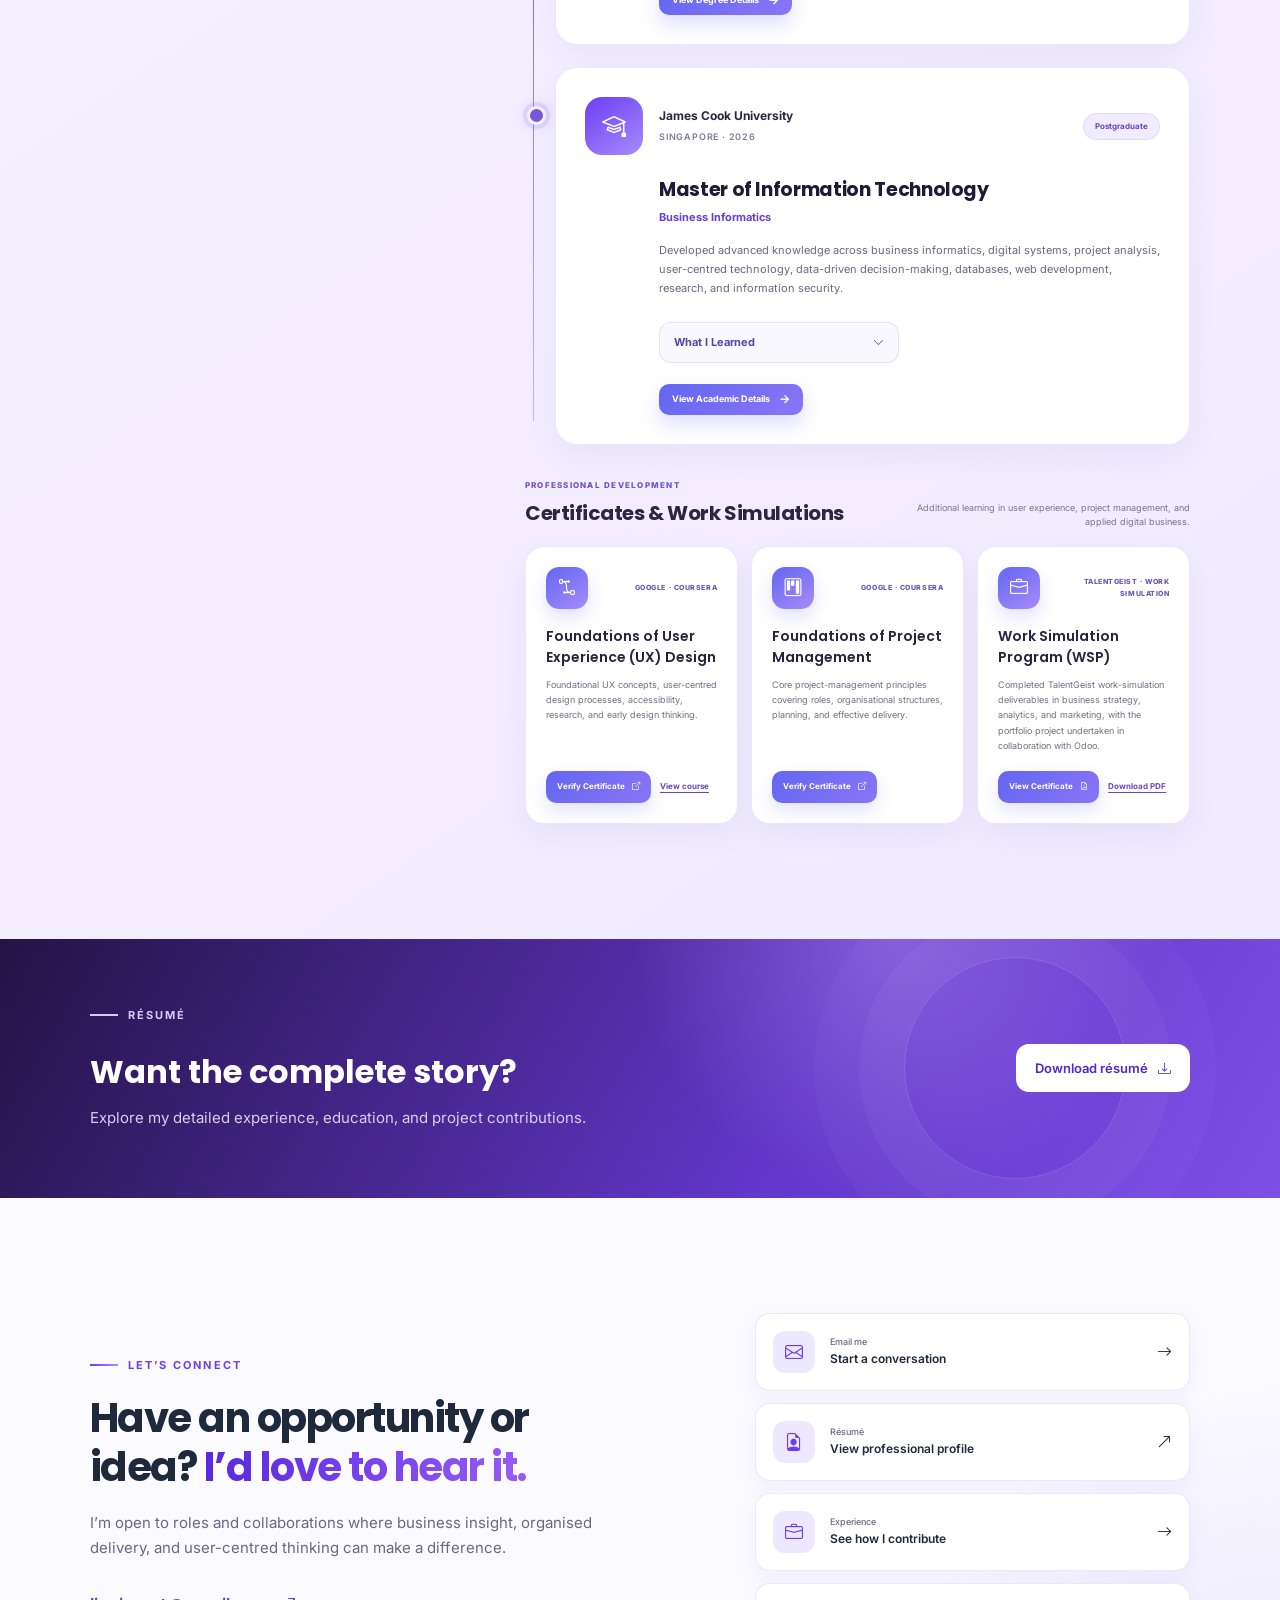
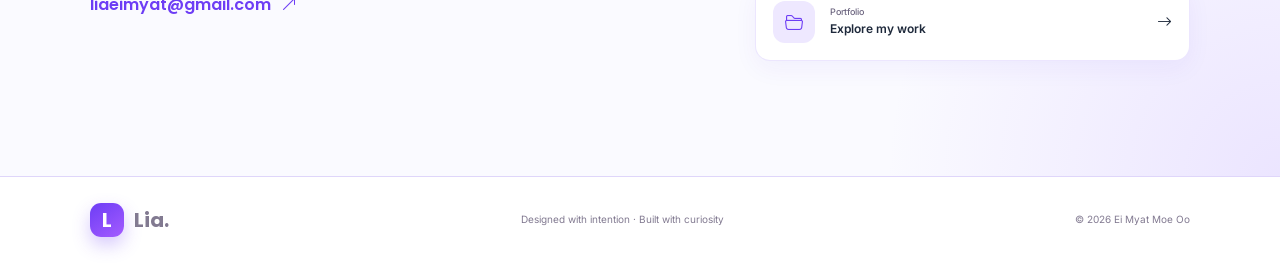
==== commit f189fa29: "Update index.html" ====
--- a/index.html
+++ b/index.html
@@ -92,7 +92,7 @@
         </ul>
         <div class="profile-footer">
           <div class="availability"><span></span>Available for opportunities</div>
-          <div class="profile-socials"><a href="#contact" aria-label="LinkedIn details"><i
+          <div class="profile-socials"><a href="https://www.linkedin.com/in/lia-ei-myat-moe-oo-38a557183/" aria-label="LinkedIn details"><i
                 class="bi bi-linkedin"></i></a><a href="https://www.linkedin.com/in/lia-ei-myat-moe-oo-38a557183/" target="_blank"
               rel="noopener noreferrer" aria-label="Message Lia on WhatsApp at +65 8424 3879"><i
                 class="bi bi-whatsapp"></i></a><a href="mailto:liaeimyat@gmail.com" aria-label="Email Lia"><i
